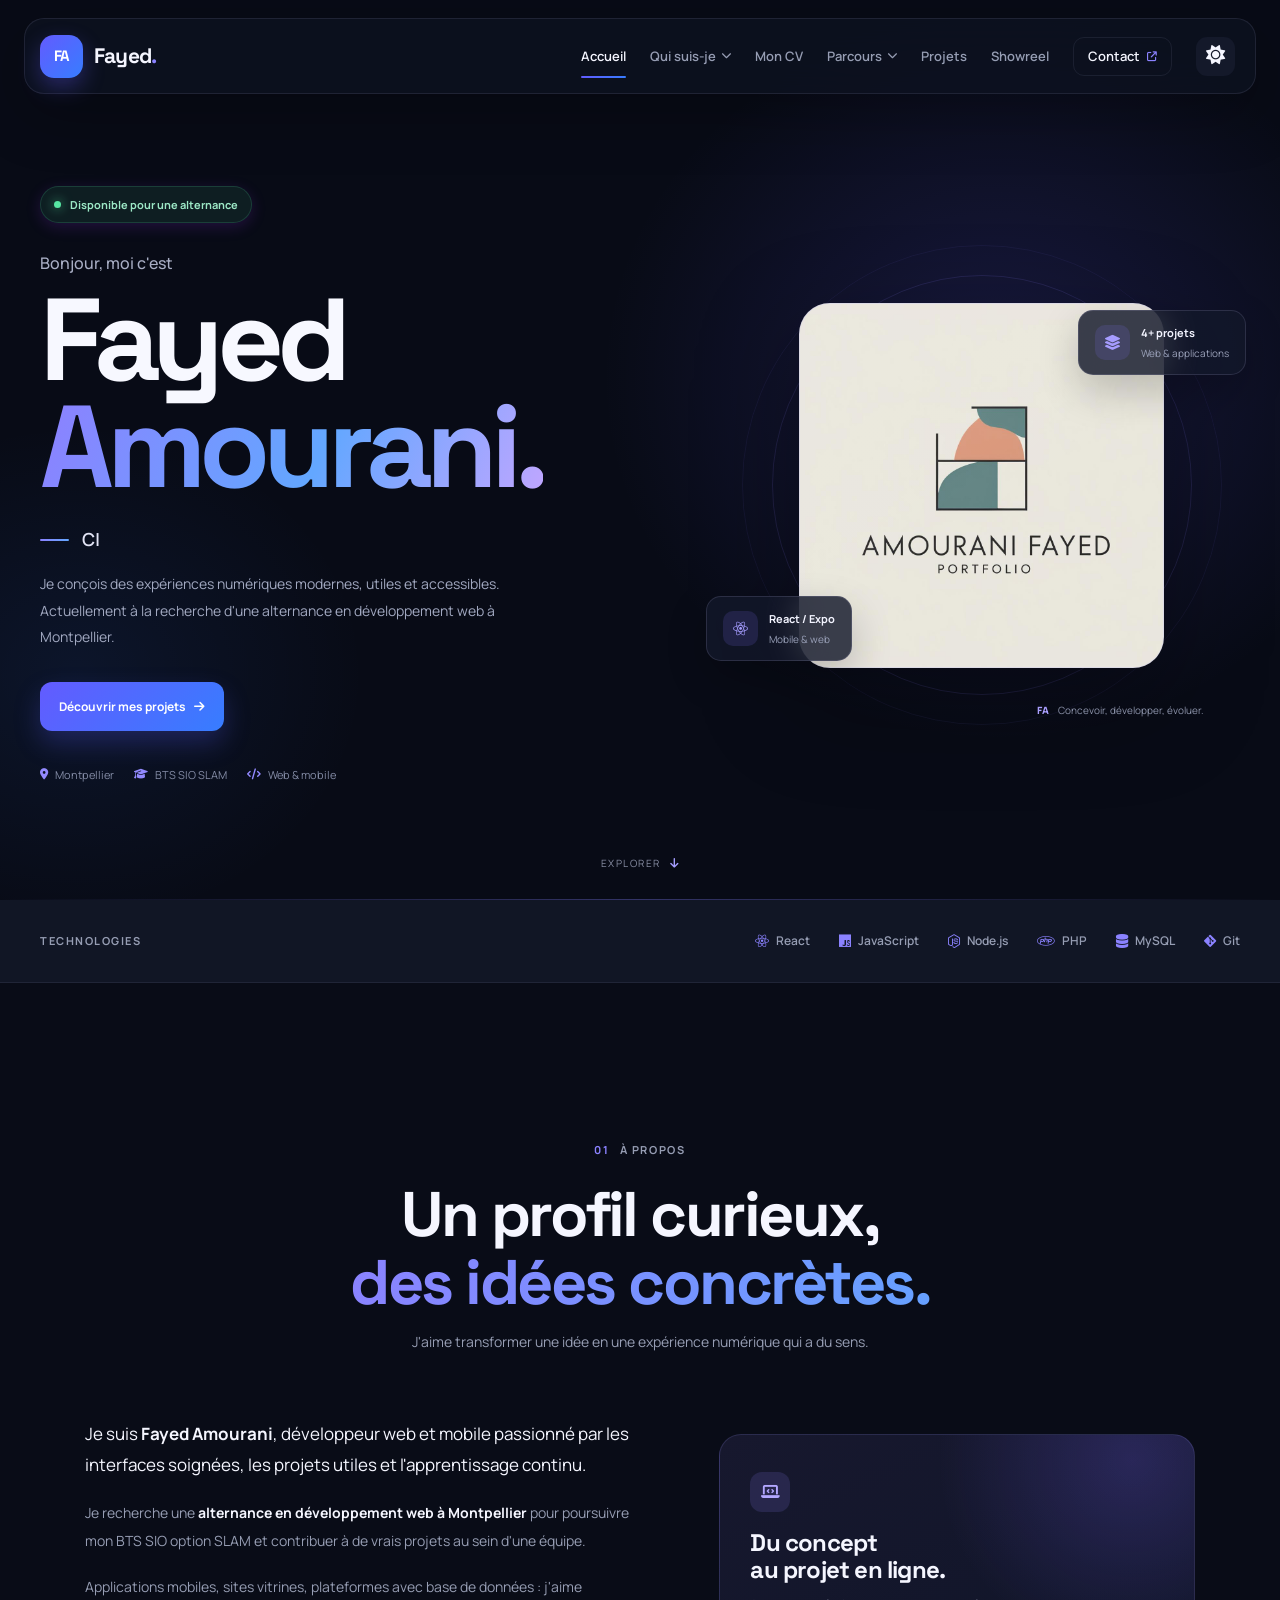
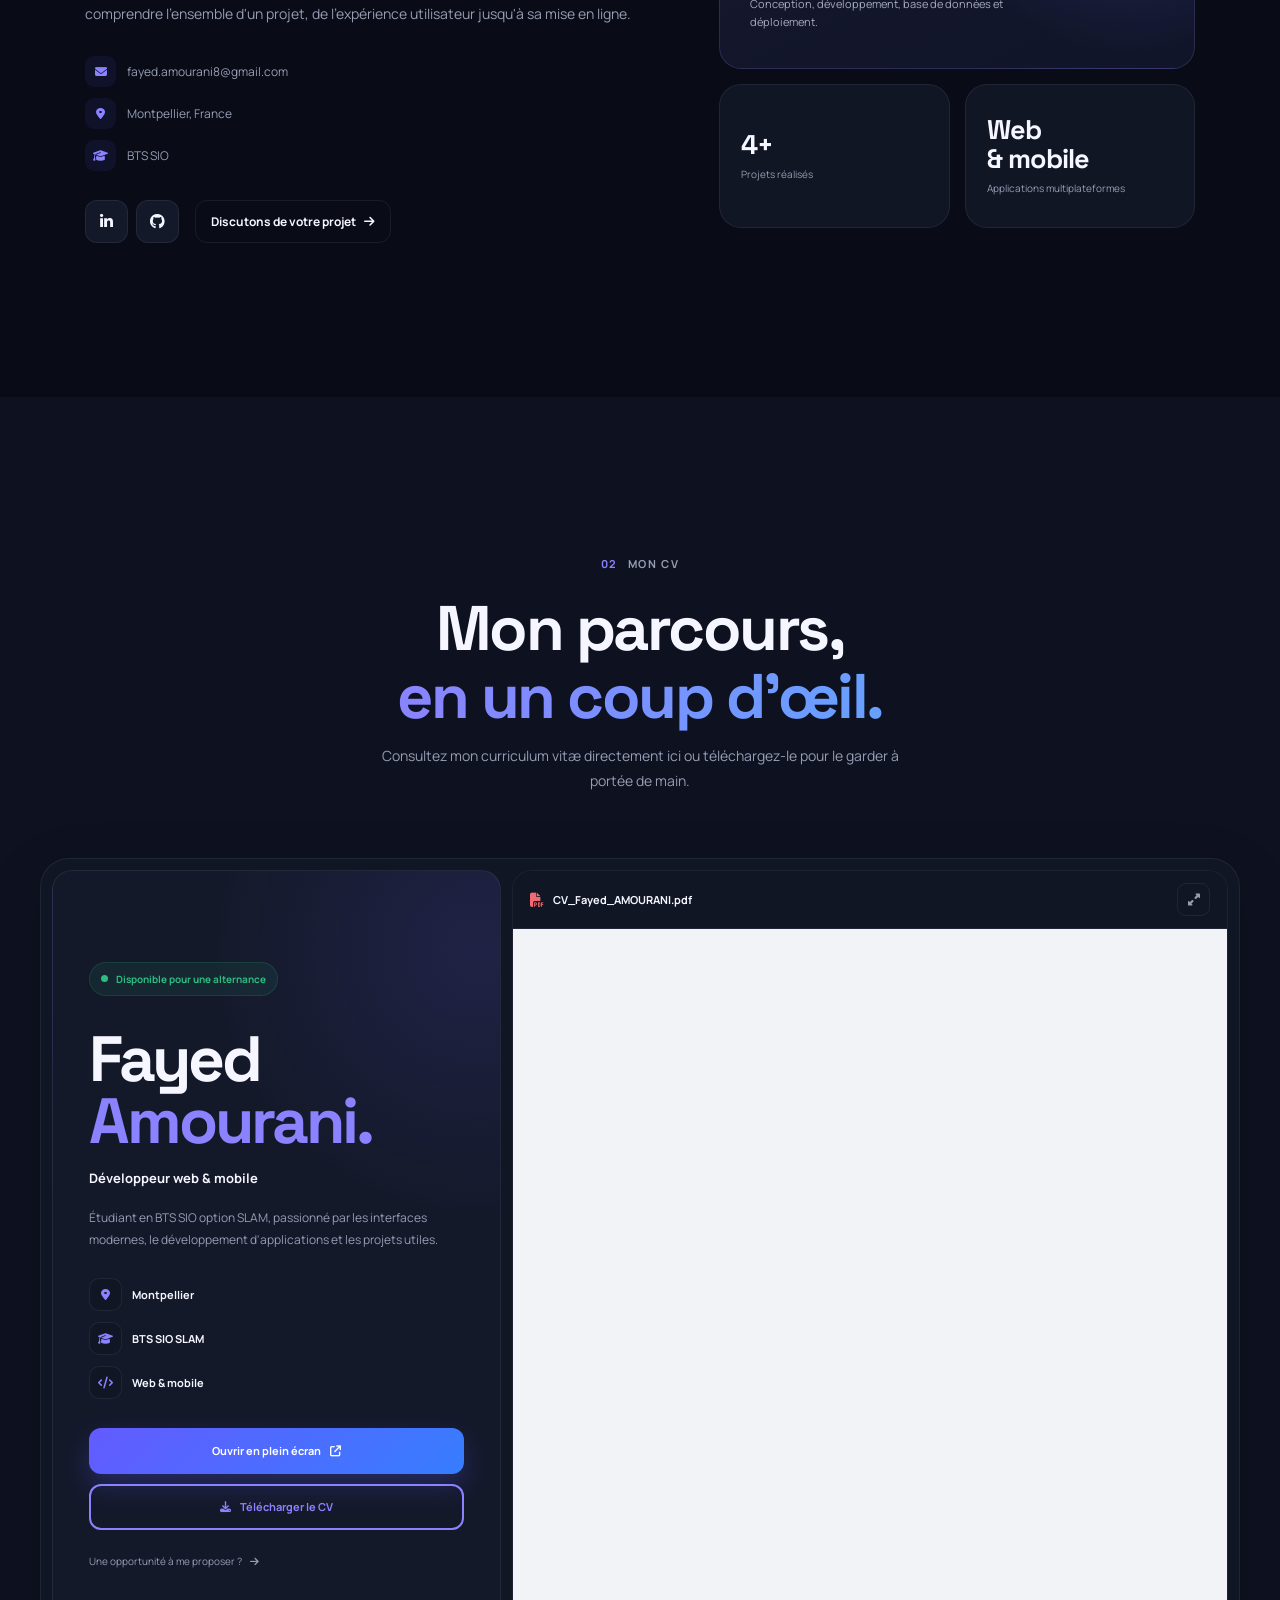
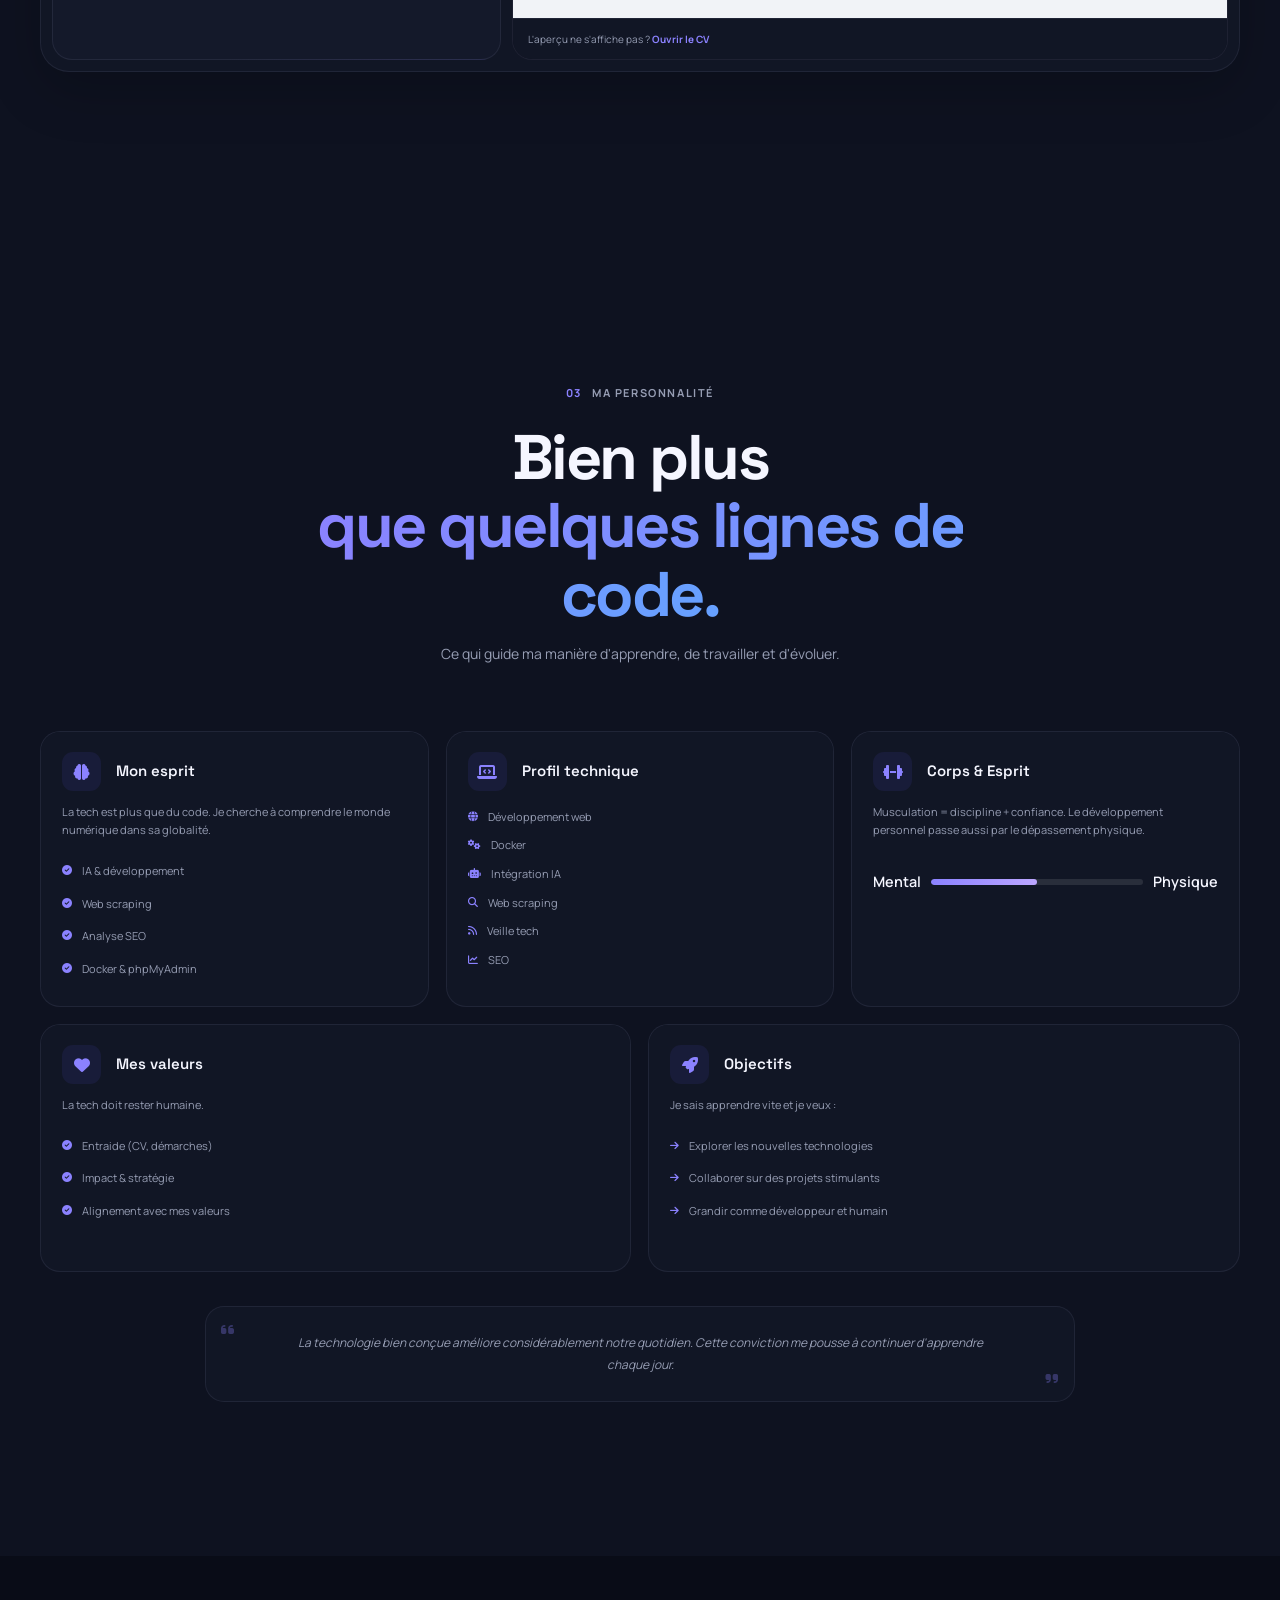
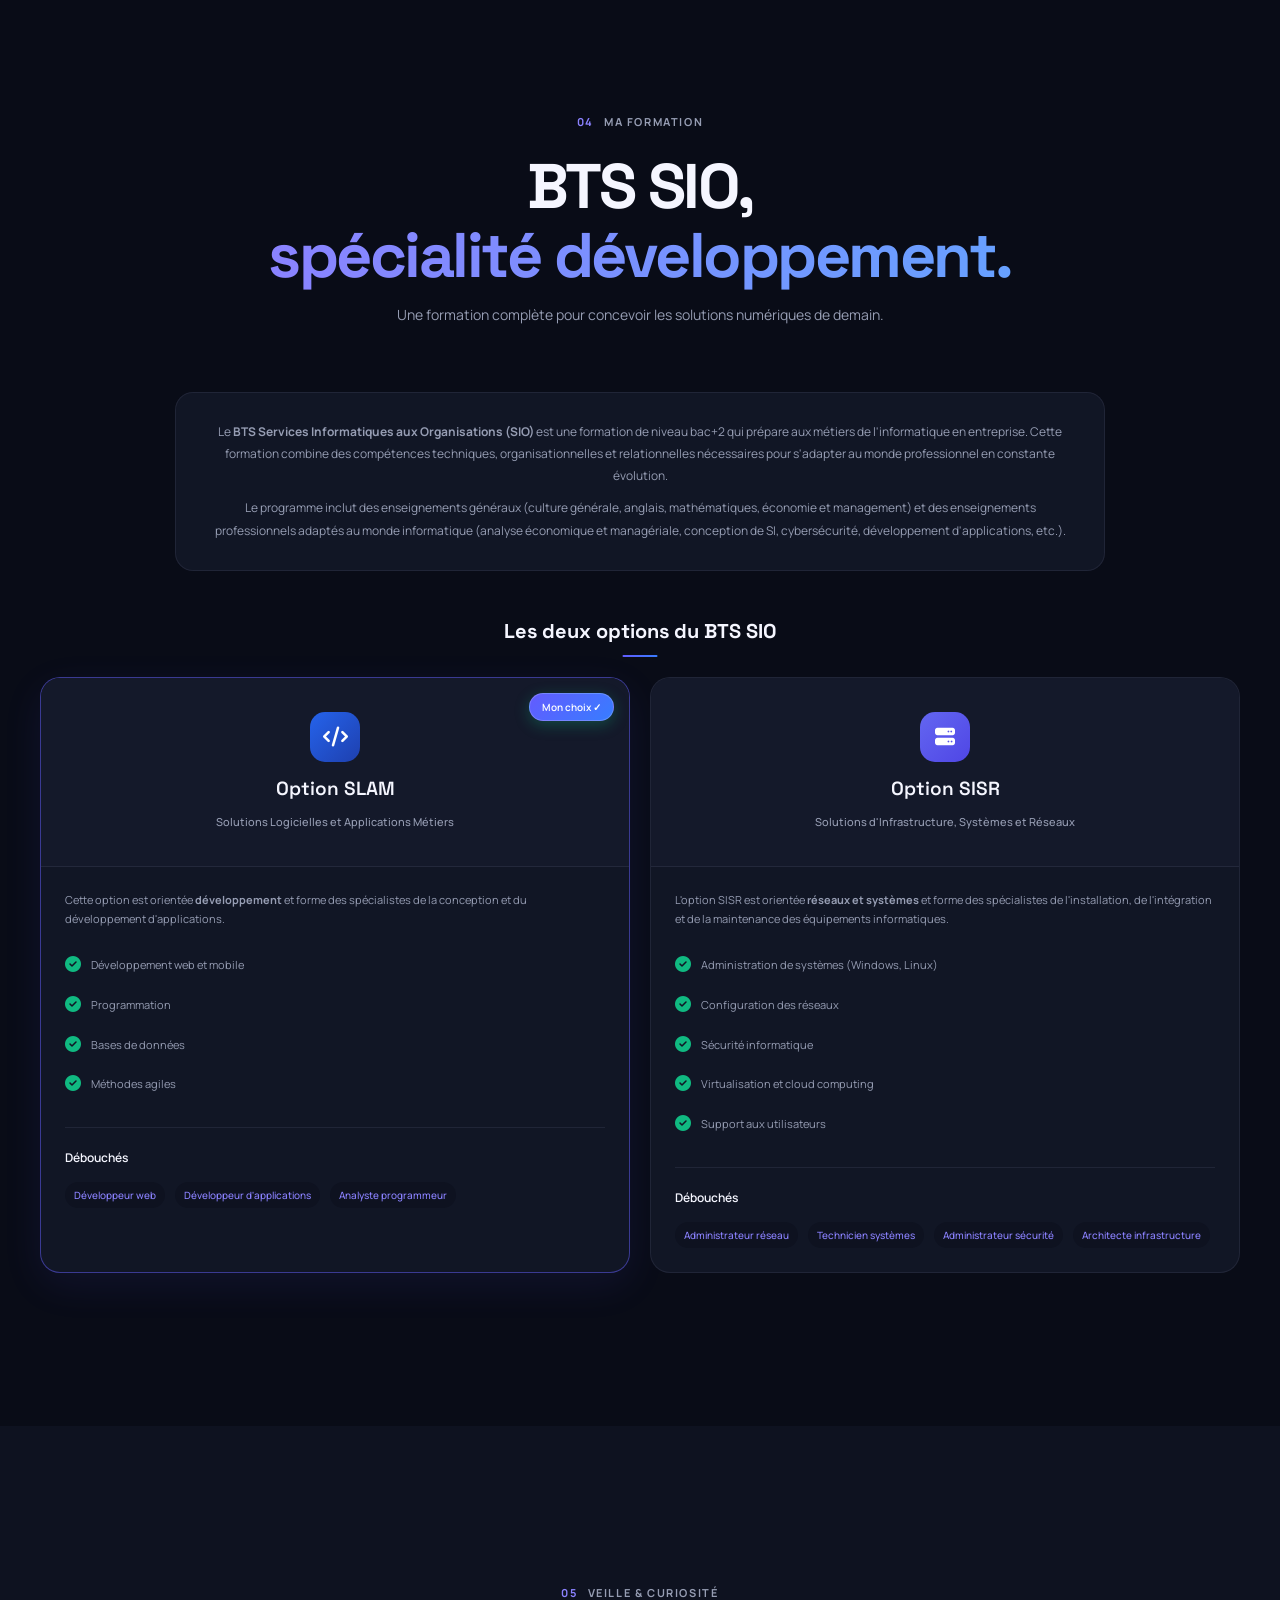
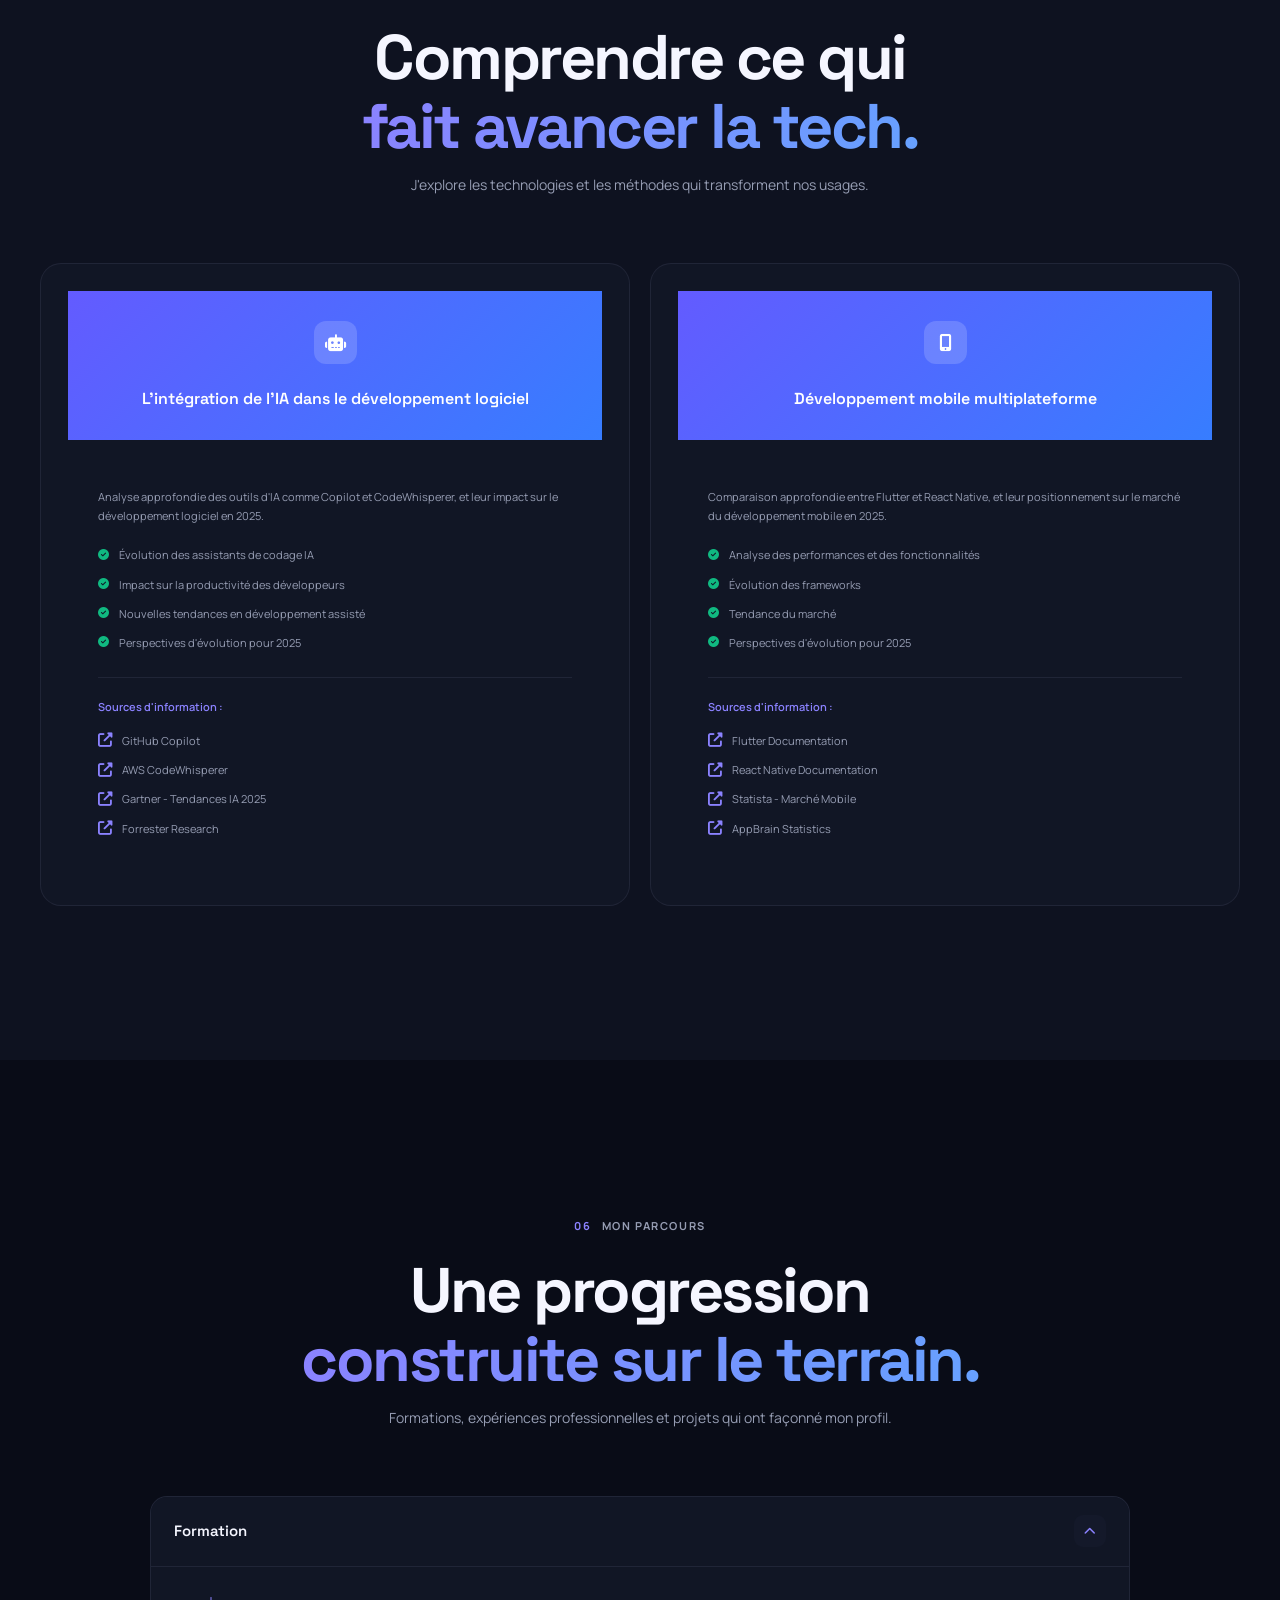
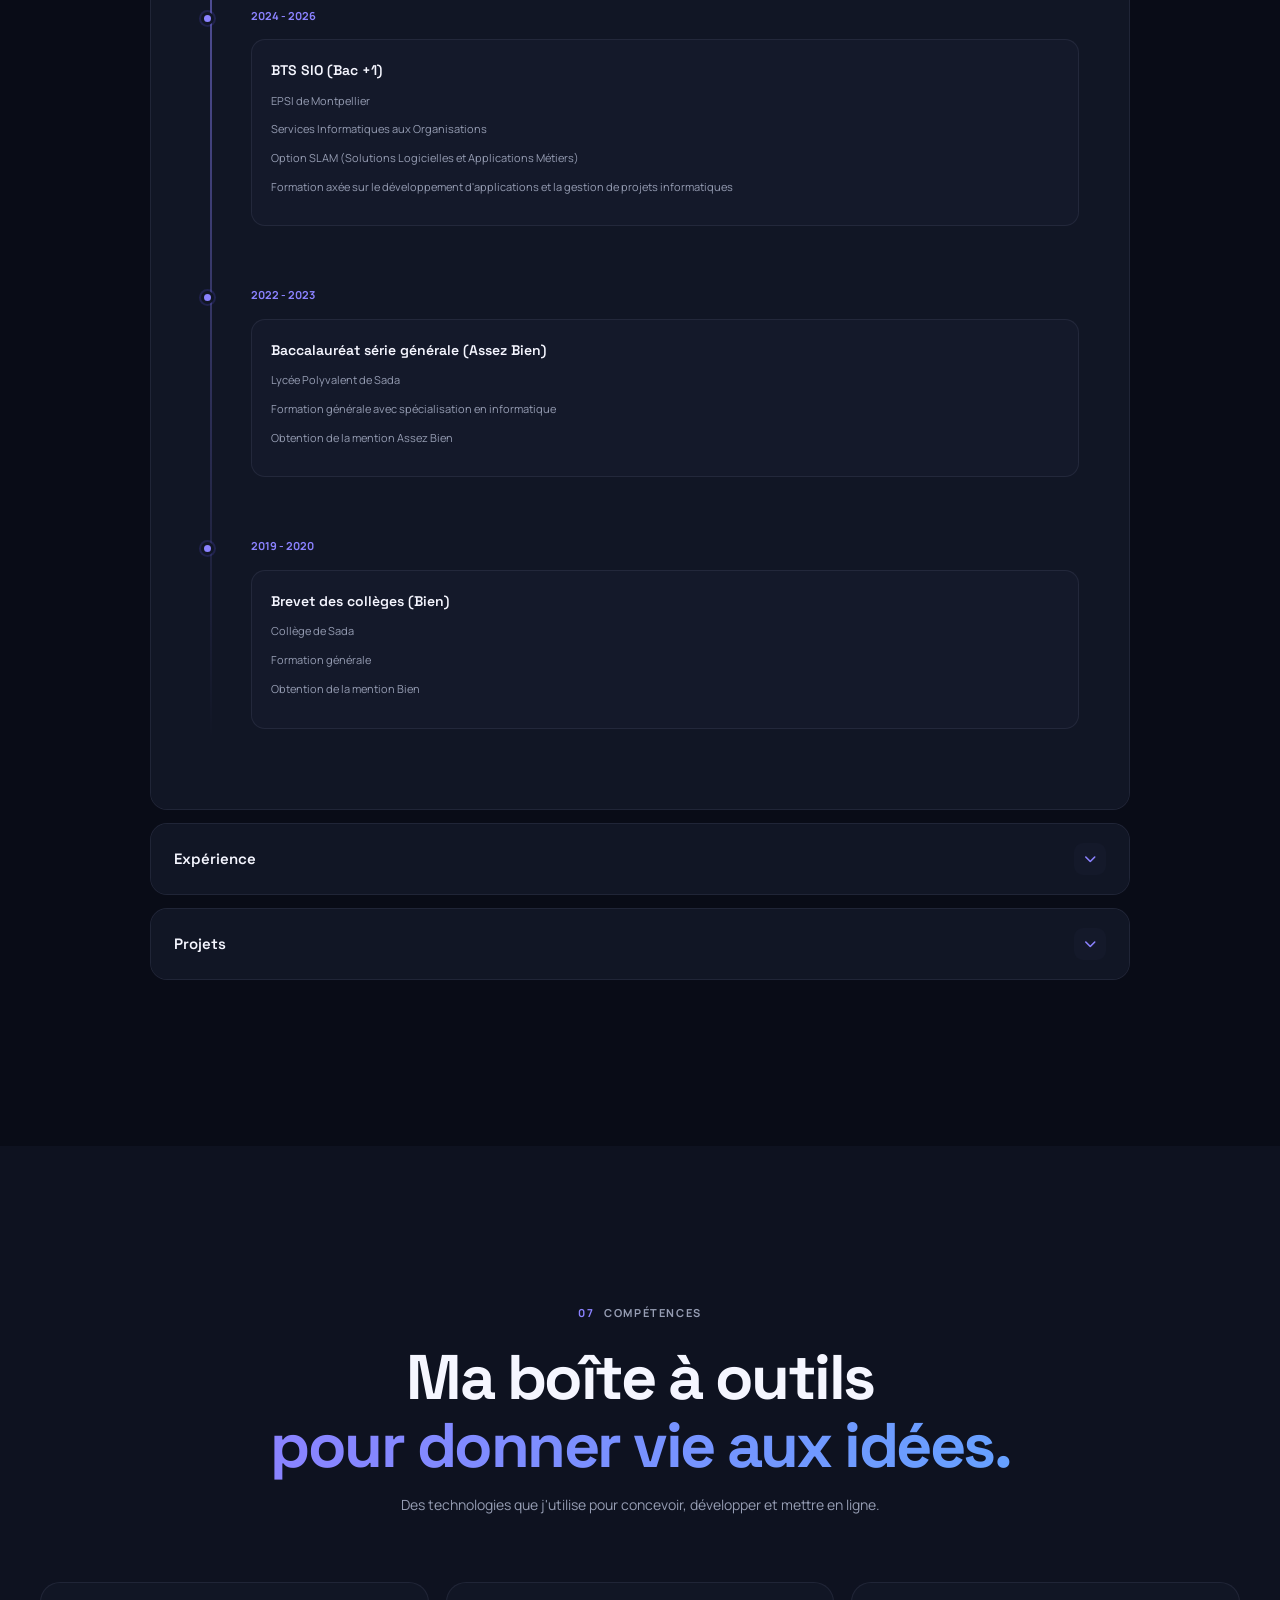
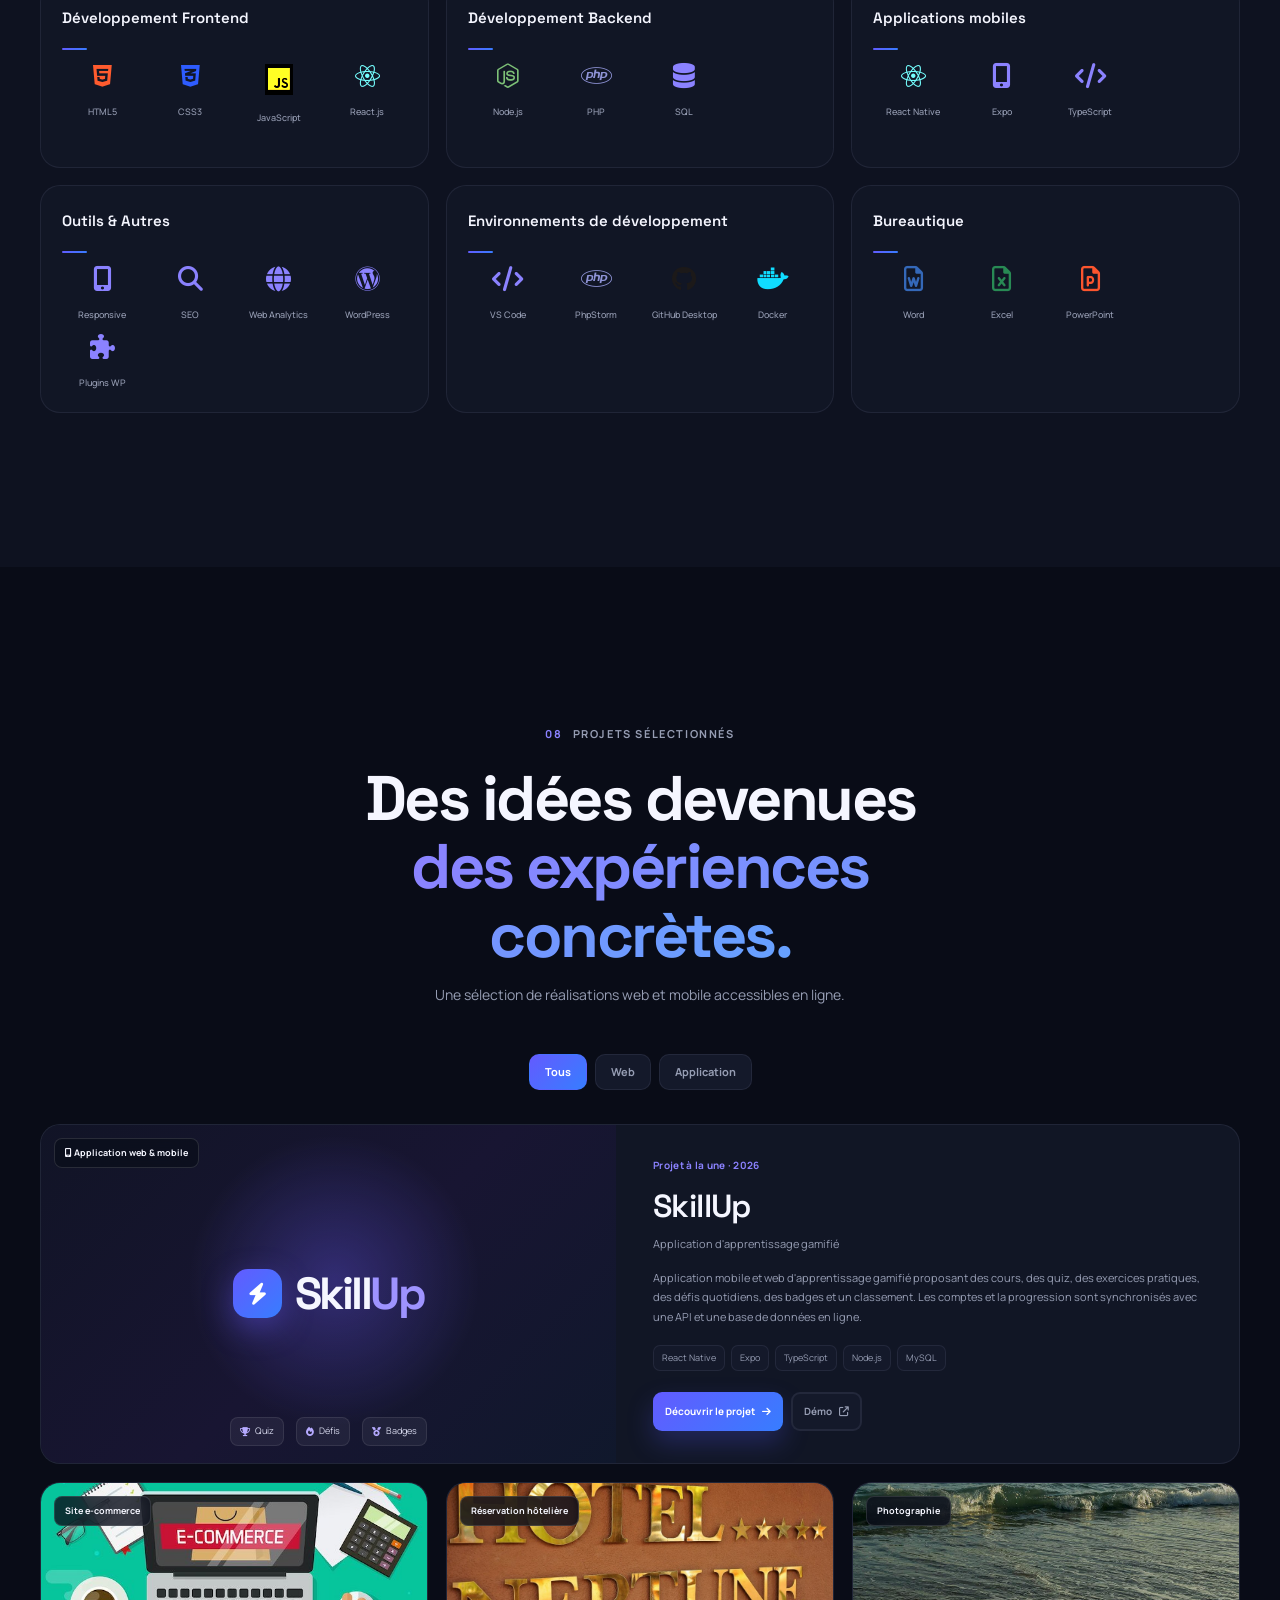
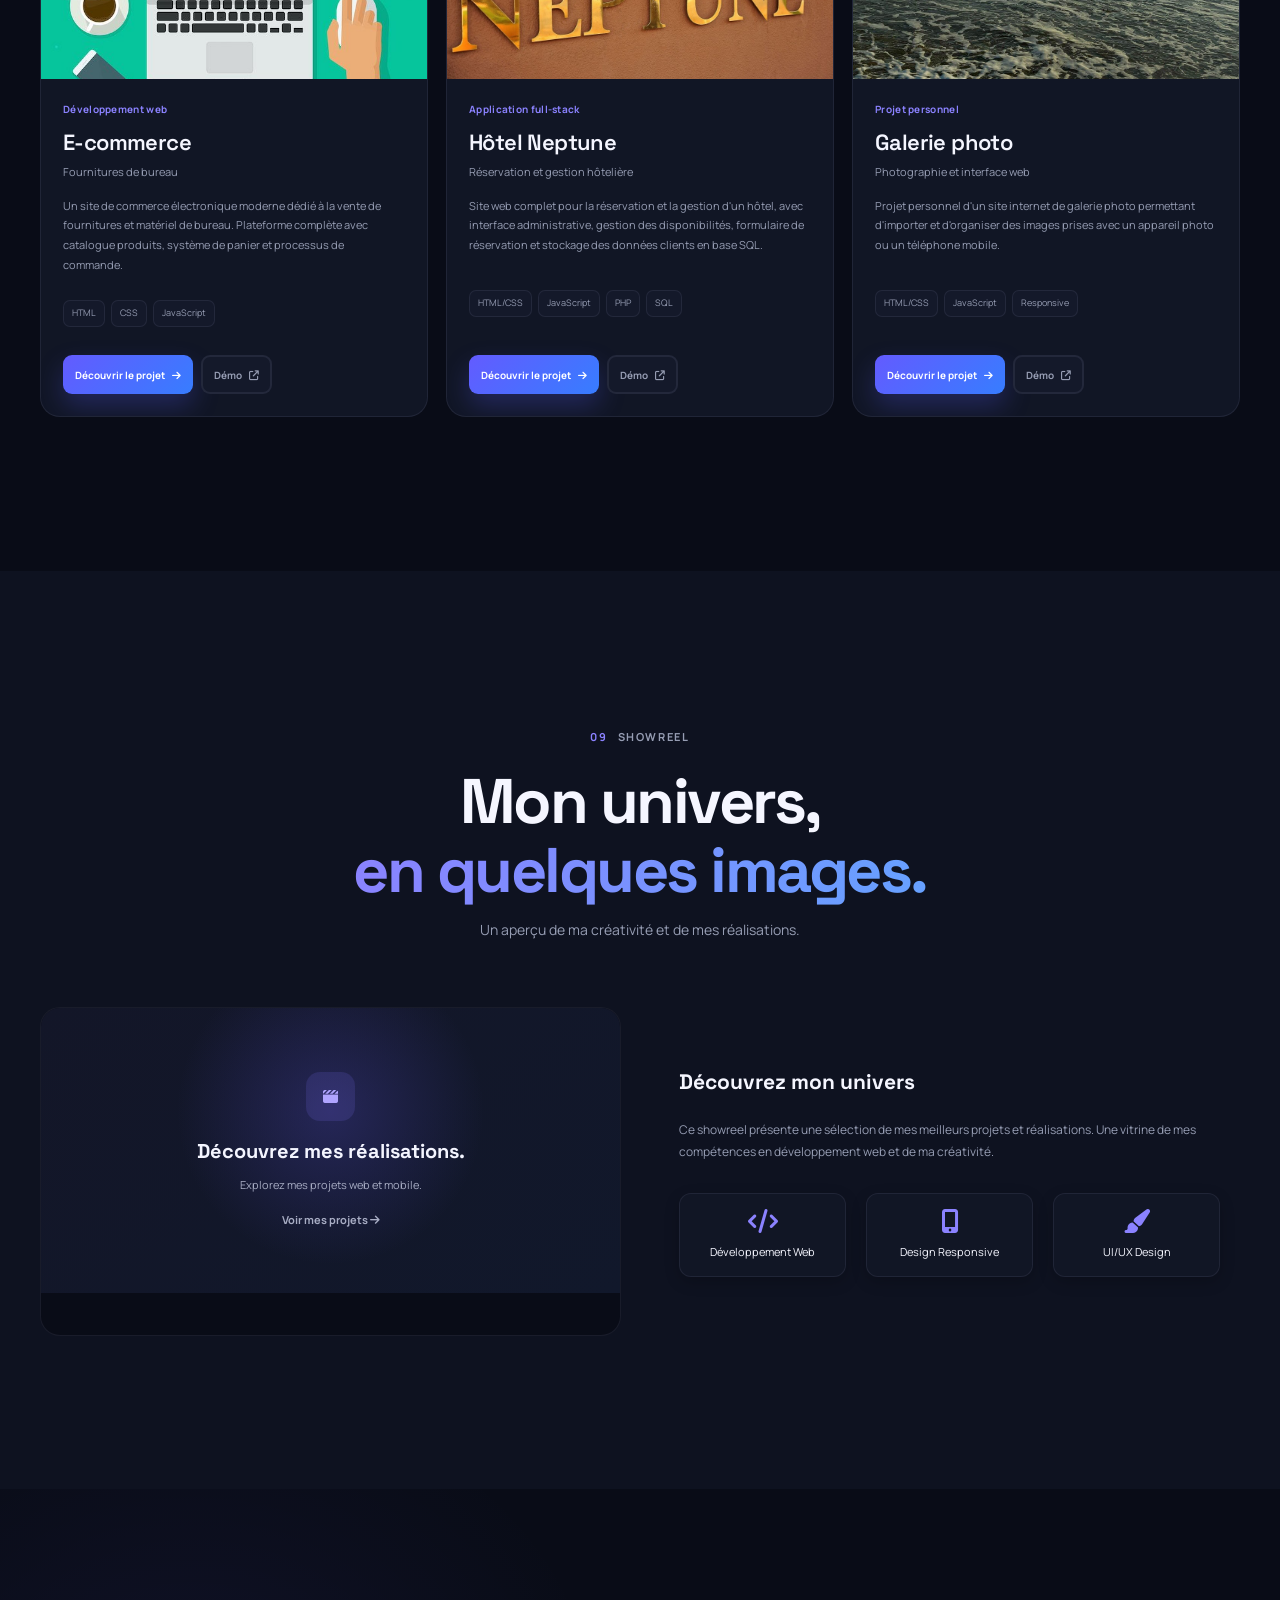
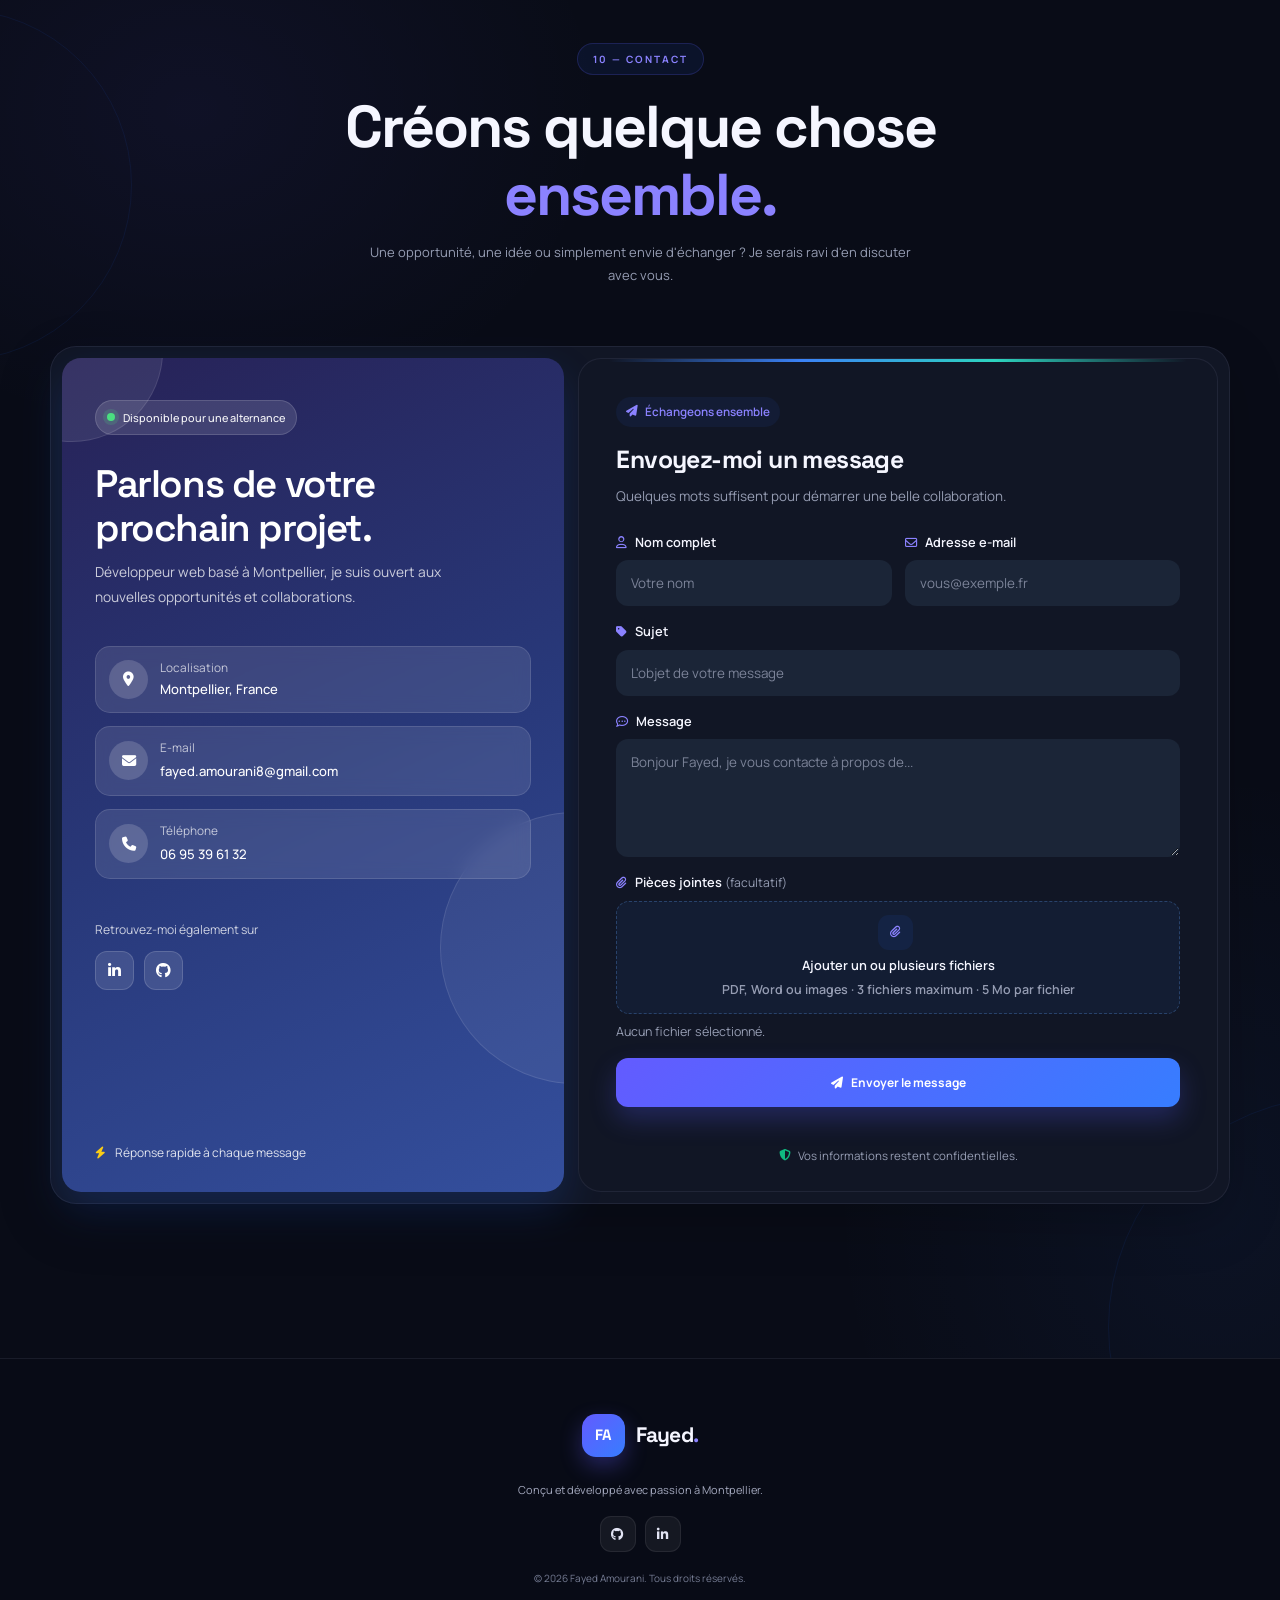
==== index.html @ b2292a83 "Amélioration responsive, navigation mobile et emplacement du CV" ====
<!DOCTYPE html>
<html lang="fr">
<head>
    <meta charset="UTF-8">
    <meta name="viewport" content="width=device-width, initial-scale=1.0">
    <title>Fayed Amourani — Développeur web & mobile à Montpellier</title>
    <meta name="description" content="Portfolio de Fayed Amourani, développeur web et mobile à Montpellier. Découvrez mes projets, mes compétences et ma recherche d'alternance en BTS SIO SLAM.">
    <meta name="theme-color" content="#080b16">
    <script>
        try {
            document.documentElement.setAttribute("data-theme", localStorage.getItem("theme") || "dark");
        } catch (error) {
            document.documentElement.setAttribute("data-theme", "dark");
        }
    </script>
    <link rel="icon" type="image/jpeg" href="images/logo portfolio AMOURANI Fayed.jpg">
    <link rel="preconnect" href="https://fonts.googleapis.com">
    <link rel="preconnect" href="https://fonts.gstatic.com" crossorigin>
    <link rel="stylesheet" href="css/style.css?v=projets-cv-mobile-20260825">
    <link rel="stylesheet" href="https://cdnjs.cloudflare.com/ajax/libs/font-awesome/6.4.0/css/all.min.css">
    <link href="https://fonts.googleapis.com/css2?family=Manrope:wght@400;500;600;700;800&family=Space+Grotesk:wght@400;500;600;700&display=swap" rel="stylesheet">
</head>
<body class="portfolio-premium">
    <!-- Loader -->
    <div class="loader-wrapper">
        <div class="loader"></div>
    </div>

    <!-- Navigation -->
    <nav aria-label="Navigation principale">
        <div class="logo nav-brand">
            <a href="#accueil" aria-label="Fayed Amourani — retour à l'accueil">
                <span class="brand-monogram">FA</span>
                <span class="brand-name">Fayed<span>.</span></span>
            </a>
        </div>
        <button class="toggle-menu" type="button" aria-label="Ouvrir le menu" aria-expanded="false">
            <span class="bar"></span>
            <span class="bar"></span>
            <span class="bar"></span>
        </button>
        <ul class="nav-links">
            <li><a href="#accueil" class="active">Accueil</a></li>
            <li class="dropdown">
                <a href="#qui-suis-je" aria-expanded="false" aria-controls="menu-qui-suis-je">Qui suis-je <i class="fas fa-chevron-down"></i></a>
                <ul class="dropdown-menu" id="menu-qui-suis-je">
                    <li class="mobile-only"><a href="#qui-suis-je">Qui suis-je</a></li>
                    <li><a href="#a-propos">À propos</a></li>
                    <li><a href="#presentation-bts">BTS SIO</a></li>
                </ul>
            </li>
            <li><a href="#cv">Mon CV</a></li>
            <li class="dropdown">
                <a href="#parcours" aria-expanded="false" aria-controls="menu-parcours">Parcours <i class="fas fa-chevron-down"></i></a>
                <ul class="dropdown-menu" id="menu-parcours">
                    <li class="mobile-only"><a href="#parcours">Parcours</a></li>
                    <li><a href="#veille">Veille</a></li>
                    <li><a href="#competences">Compétences</a></li>
                </ul>
            </li>
            <li><a href="#projets">Projets</a></li>
            <li><a href="#showreel">Showreel</a></li>
            <li><a href="#contact" class="nav-contact-link">Contact <i class="fas fa-arrow-up-right-from-square" aria-hidden="true"></i></a></li>
            <li class="theme-toggle-container"><button class="theme-toggle" type="button" aria-label="Changer le thème"><i class="fas fa-moon"></i></button></li>
        </ul>
    </nav>

    <!-- Section Accueil -->
    <section id="accueil" class="hero">
        <div class="shapes-container">
            <div class="shape shape1"></div>
            <div class="shape shape2"></div>
            <div class="shape shape3"></div>
            <div class="shape shape4"></div>
        </div>

        <div class="container hero-layout">
            <div class="content hero-copy">
                <div class="badge hero-availability fade-in"><span></span> Disponible pour une alternance</div>
                <p class="hero-greeting fade-in">Bonjour, moi c'est</p>
                <h1 class="fade-in">Fayed<br><span class="highlight">Amourani.</span></h1>
                <h2 class="fade-in delay-1"><span class="hero-role-line"></span><span class="typewriter">Développeur web & mobile</span></h2>
                <p class="hero-description fade-in delay-2">Je conçois des expériences numériques modernes, utiles et accessibles. Actuellement à la recherche d'une alternance en développement web à Montpellier.</p>
                <div class="buttons fade-in delay-3">
                    <a href="#projets" class="btn btn-primary">Découvrir mes projets <i class="fas fa-arrow-right"></i></a>
                </div>
                <div class="hero-meta fade-in delay-3">
                    <span><i class="fas fa-location-dot"></i> Montpellier</span>
                    <span><i class="fas fa-graduation-cap"></i> BTS SIO SLAM</span>
                    <span><i class="fas fa-code"></i> Web & mobile</span>
                </div>
            </div>
            <div class="hero-image hero-visual fade-in delay-2">
                <div class="hero-orbit hero-orbit-one"></div>
                <div class="hero-orbit hero-orbit-two"></div>
                <div class="image-frame hero-logo-frame">
                    <img src="images/logo portfolio AMOURANI Fayed.jpg" alt="Logo du portfolio de Fayed Amourani">
                </div>
                <div class="hero-floating-card hero-floating-projects"><i class="fas fa-layer-group"></i><div><strong>4+ projets</strong><span>Web & applications</span></div></div>
                <div class="hero-floating-card hero-floating-code"><i class="fab fa-react"></i><div><strong>React / Expo</strong><span>Mobile & web</span></div></div>
                <div class="hero-portrait-caption"><span>FA</span> Concevoir, développer, évoluer.</div>
            </div>
        </div>
        <div class="scroll-down">
            <a href="#a-propos">
                <span>Explorer</span><i class="fas fa-arrow-down"></i>
            </a>
        </div>
    </section>

    <div class="technology-strip" aria-label="Technologies principales">
        <div class="container technology-strip-inner">
            <span class="technology-strip-label">Technologies</span>
            <div class="technology-strip-list">
                <span><i class="fab fa-react"></i> React</span>
                <span><i class="fab fa-js"></i> JavaScript</span>
                <span><i class="fab fa-node-js"></i> Node.js</span>
                <span><i class="fab fa-php"></i> PHP</span>
                <span><i class="fas fa-database"></i> MySQL</span>
                <span><i class="fab fa-git-alt"></i> Git</span>
            </div>
        </div>
    </div>

    <!-- Section À Propos -->
    <section id="a-propos" class="section">
        <div class="container">
            <div class="section-heading reveal">
                <span class="section-kicker"><span>01</span> À propos</span>
                <h2 class="section-title">Un profil curieux,<br><span>des idées concrètes.</span></h2>
                <p>J'aime transformer une idée en une expérience numérique qui a du sens.</p>
            </div>
            <div class="about-content">
                <div class="about-text reveal">
                    <p class="about-lead">Je suis <strong>Fayed Amourani</strong>, développeur web et mobile passionné par les interfaces soignées, les projets utiles et l'apprentissage continu.</p>

                    <p>Je recherche une <strong>alternance en développement web à Montpellier</strong> pour poursuivre mon BTS SIO option SLAM et contribuer à de vrais projets au sein d'une équipe.</p>

                    <p>Applications mobiles, sites vitrines, plateformes avec base de données : j'aime comprendre l'ensemble d'un projet, de l'expérience utilisateur jusqu'à sa mise en ligne.</p>
                    
                    <div class="about-info">
                        <div class="info">
                            <i class="fas fa-envelope"></i>
                            <span>fayed.amourani8@gmail.com</span>
                        </div>
                        <div class="info">
                            <i class="fas fa-map-marker-alt"></i>
                            <span>Montpellier, France</span>
                        </div>
                        <div class="info">
                            <i class="fas fa-graduation-cap"></i>
                            <span>BTS SIO</span>
                        </div>
                    </div>
                    <div class="social-actions">
                        <div class="social-links">
                            <a href="https://www.linkedin.com/in/fayed-amourani-62749031b" target="_blank" rel="noopener noreferrer" class="social-link" aria-label="Profil LinkedIn"><i class="fab fa-linkedin-in"></i></a>
                            <a href="https://github.com/TlkVIII" target="_blank" rel="noopener noreferrer" class="social-link" aria-label="Profil GitHub"><i class="fab fa-github"></i></a>
                        </div>
                        <a href="#contact" class="btn btn-outline">Discutons de votre projet <i class="fas fa-arrow-right"></i></a>
                    </div>
                </div>
                <div class="about-side reveal">
                    <div class="about-feature-card about-feature-main">
                        <div class="about-feature-icon"><i class="fas fa-laptop-code"></i></div>
                        <strong>Du concept<br>au projet en ligne.</strong>
                        <span>Conception, développement, base de données et déploiement.</span>
                    </div>
                    <div class="about-stat-grid">
                        <div class="about-stat-card"><strong>4+</strong><span>Projets réalisés</span></div>
                        <div class="about-stat-card"><strong>Web<br>& mobile</strong><span>Applications multiplateformes</span></div>
                    </div>
                </div>
            </div>
        </div>
    </section>

    <!-- Section CV -->
    <section id="cv" class="section cv-section bg-alt">
        <div class="container">
            <div class="section-heading reveal">
                <span class="section-kicker"><span>02</span> Mon CV</span>
                <h2 class="section-title">Mon parcours,<br><span>en un coup d'œil.</span></h2>
                <p>Consultez mon curriculum vitæ directement ici ou téléchargez-le pour le garder à portée de main.</p>
            </div>

            <div class="cv-showcase reveal">
                <div class="cv-showcase-copy">
                    <span class="cv-availability"><span></span> Disponible pour une alternance</span>
                    <h3>Fayed<br><span>Amourani.</span></h3>
                    <p class="cv-role">Développeur web & mobile</p>
                    <p class="cv-description">Étudiant en BTS SIO option SLAM, passionné par les interfaces modernes, le développement d'applications et les projets utiles.</p>

                    <div class="cv-profile-highlights">
                        <div><span><i class="fas fa-location-dot"></i></span><strong>Montpellier</strong></div>
                        <div><span><i class="fas fa-graduation-cap"></i></span><strong>BTS SIO SLAM</strong></div>
                        <div><span><i class="fas fa-code"></i></span><strong>Web & mobile</strong></div>
                    </div>

                    <div class="cv-actions">
                        <a href="cv/cv.pdf" target="_blank" rel="noopener noreferrer" class="btn btn-primary">Ouvrir en plein écran <i class="fas fa-arrow-up-right-from-square"></i></a>
                        <a href="cv/cv.pdf" download="CV_Fayed_AMOURANI.pdf" class="btn btn-outline"><i class="fas fa-download"></i> Télécharger le CV</a>
                    </div>

                    <a href="#contact" class="cv-contact-link">Une opportunité à me proposer ? <i class="fas fa-arrow-right"></i></a>
                </div>

                <div class="cv-preview-shell">
                    <div class="cv-preview-toolbar">
                        <div class="cv-preview-file"><i class="fas fa-file-pdf"></i><span>CV_Fayed_AMOURANI.pdf</span></div>
                        <a href="cv/cv.pdf" target="_blank" rel="noopener noreferrer" aria-label="Ouvrir le CV en plein écran"><i class="fas fa-up-right-and-down-left-from-center"></i></a>
                    </div>
                    <iframe src="cv/cv.pdf#view=FitH" title="Curriculum vitæ de Fayed Amourani" loading="lazy"></iframe>
                    <p class="cv-preview-fallback">L'aperçu ne s'affiche pas ? <a href="cv/cv.pdf" target="_blank" rel="noopener noreferrer">Ouvrir le CV</a></p>
                </div>
            </div>
        </div>
    </section>

    <!-- Section Qui suis-je -->
    <section id="qui-suis-je" class="section bg-alt">
        <div class="container">
            <div class="section-heading reveal">
                <span class="section-kicker"><span>03</span> Ma personnalité</span>
                <h2 class="section-title">Bien plus<br><span>que quelques lignes de code.</span></h2>
                <p>Ce qui guide ma manière d'apprendre, de travailler et d'évoluer.</p>
            </div>
            
            <div class="identity-container reveal">
                <div class="identity-card">
                    <div class="identity-header">
                        <i class="fas fa-brain"></i>
                        <h3>Mon esprit</h3>
                    </div>
                    <div class="identity-content">
                        <p>La tech est plus que du code. Je cherche à comprendre le monde numérique dans sa globalité.</p>
                        <ul class="identity-list">
                            <li><i class="fas fa-check-circle"></i> IA & développement</li>
                            <li><i class="fas fa-check-circle"></i> Web scraping</li>
                            <li><i class="fas fa-check-circle"></i> Analyse SEO</li>
                            <li><i class="fas fa-check-circle"></i> Docker & phpMyAdmin</li>
                        </ul>
                    </div>
                </div>
                
                <div class="identity-card">
                    <div class="identity-header">
                        <i class="fas fa-laptop-code"></i>
                        <h3>Profil technique</h3>
                    </div>
                    <div class="identity-content">
                        <ul class="identity-list identity-compact">
                            <li><i class="fas fa-globe"></i> Développement web</li>
                            <li><i class="fas fa-cogs"></i> Docker</li>
                            <li><i class="fas fa-robot"></i> Intégration IA</li>
                            <li><i class="fas fa-search"></i> Web scraping</li>
                            <li><i class="fas fa-rss"></i> Veille tech</li>
                            <li><i class="fas fa-chart-line"></i> SEO</li>
                        </ul>
                    </div>
                </div>
                
                <div class="identity-card">
                    <div class="identity-header">
                        <i class="fas fa-dumbbell"></i>
                        <h3>Corps & Esprit</h3>
                    </div>
                    <div class="identity-content">
                        <p>Musculation = discipline + confiance. Le développement personnel passe aussi par le dépassement physique.</p>
                        <div class="identity-balance">
                            <div class="balance-item">Mental</div>
                            <div class="balance-bar">
                                <div class="balance-progress"></div>
                            </div>
                            <div class="balance-item">Physique</div>
                        </div>
                    </div>
                </div>

                <div class="identity-card">
                    <div class="identity-header">
                        <i class="fas fa-heart"></i>
                        <h3>Mes valeurs</h3>
                    </div>
                    <div class="identity-content">
                        <p>La tech doit rester humaine.</p>
                        <ul class="identity-list">
                            <li><i class="fas fa-check-circle"></i> Entraide (CV, démarches)</li>
                            <li><i class="fas fa-check-circle"></i> Impact & stratégie</li>
                            <li><i class="fas fa-check-circle"></i> Alignement avec mes valeurs</li>
                        </ul>
                    </div>
                </div>

                <div class="identity-card">
                    <div class="identity-header">
                        <i class="fas fa-rocket"></i>
                        <h3>Objectifs</h3>
                    </div>
                    <div class="identity-content">
                        <p>Je sais apprendre vite et je veux :</p>
                        <ul class="identity-list identity-goals">
                            <li><i class="fas fa-arrow-right"></i> Explorer les nouvelles technologies</li>
                            <li><i class="fas fa-arrow-right"></i> Collaborer sur des projets stimulants</li>
                            <li><i class="fas fa-arrow-right"></i> Grandir comme développeur et humain</li>
                        </ul>
                    </div>
                </div>
            </div>
            
            <div class="identity-quote reveal">
                <i class="fas fa-quote-left"></i>
                <blockquote>
                    La technologie bien conçue améliore considérablement notre quotidien. Cette conviction me pousse à continuer d'apprendre chaque jour.
                </blockquote>
                <i class="fas fa-quote-right"></i>
            </div>
        </div>
    </section>

    <!-- Section Présentation BTS SIO -->
    <section id="presentation-bts" class="section bg-alt">
        <div class="container">
            <div class="section-heading reveal">
                <span class="section-kicker"><span>04</span> Ma formation</span>
                <h2 class="section-title">BTS SIO,<br><span>spécialité développement.</span></h2>
                <p>Une formation complète pour concevoir les solutions numériques de demain.</p>
            </div>
            
            <div class="bts-description reveal">
                <p>Le <strong>BTS Services Informatiques aux Organisations (SIO)</strong> est une formation de niveau bac+2 qui prépare aux métiers de l'informatique en entreprise. Cette formation combine des compétences techniques, organisationnelles et relationnelles nécessaires pour s'adapter au monde professionnel en constante évolution.</p>
                <p>Le programme inclut des enseignements généraux (culture générale, anglais, mathématiques, économie et management) et des enseignements professionnels adaptés au monde informatique (analyse économique et managériale, conception de SI, cybersécurité, développement d'applications, etc.).</p>
            </div>
            
            <div class="options-container reveal">
                <h3 class="options-title">Les deux options du BTS SIO</h3>
                
                <div class="options-grid">
                    <!-- Option SLAM - Option choisie -->
                    <div class="option-card option-slam chosen-option">
                        <div class="chosen-badge">Mon choix ✓</div>
                        <div class="option-header">
                            <div class="option-icon">
                            <i class="fas fa-code"></i>
                            </div>
                            <h3>Option SLAM</h3>
                            <p class="option-subtitle">Solutions Logicielles et Applications Métiers</p>
                        </div>
                        <div class="option-content">
                            <p>Cette option est orientée <strong>développement</strong> et forme des spécialistes de la conception et du développement d'applications.</p>
                            <ul class="option-list">
                                <li><i class="fas fa-check-circle"></i> Développement web et mobile</li>
                                <li><i class="fas fa-check-circle"></i> Programmation</li>
                                <li><i class="fas fa-check-circle"></i> Bases de données</li>
                                <li><i class="fas fa-check-circle"></i> Méthodes agiles</li>
                            </ul>
                            <div class="option-footer">
                                <h4>Débouchés</h4>
                                <div class="option-tags">
                                    <span class="option-tag">Développeur web</span>
                                    <span class="option-tag">Développeur d'applications</span>
                                    <span class="option-tag">Analyste programmeur</span>
                                </div>
                            </div>
                        </div>
                    </div>
                    
                    <!-- Option SISR -->
                    <div class="option-card option-sisr">
                        <div class="option-header">
                            <div class="option-icon">
                            <i class="fas fa-server"></i>
                            </div>
                            <h3>Option SISR</h3>
                            <p class="option-subtitle">Solutions d'Infrastructure, Systèmes et Réseaux</p>
                        </div>
                        <div class="option-content">
                            <p>L'option SISR est orientée <strong>réseaux et systèmes</strong> et forme des spécialistes de l'installation, de l'intégration et de la maintenance des équipements informatiques.</p>
                            <ul class="option-list">
                                <li><i class="fas fa-check-circle"></i> Administration de systèmes (Windows, Linux)</li>
                                <li><i class="fas fa-check-circle"></i> Configuration des réseaux</li>
                                <li><i class="fas fa-check-circle"></i> Sécurité informatique</li>
                                <li><i class="fas fa-check-circle"></i> Virtualisation et cloud computing</li>
                                <li><i class="fas fa-check-circle"></i> Support aux utilisateurs</li>
                            </ul>
                            <div class="option-footer">
                                <h4>Débouchés</h4>
                                <div class="option-tags">
                                    <span class="option-tag">Administrateur réseau</span>
                                    <span class="option-tag">Technicien systèmes</span>
                                    <span class="option-tag">Administrateur sécurité</span>
                                    <span class="option-tag">Architecte infrastructure</span>
                                </div>
                            </div>
                        </div>
                    </div>
                </div>
            </div>
        </div>
    </section>

    <!-- Section Veille Technologique -->
    <section id="veille" class="section">
        <div class="container">
            <div class="section-heading reveal">
                <span class="section-kicker"><span>05</span> Veille & curiosité</span>
                <h2 class="section-title">Comprendre ce qui<br><span>fait avancer la tech.</span></h2>
                <p>J'explore les technologies et les méthodes qui transforment nos usages.</p>
            </div>
            <div class="veille-grid">
                <div class="veille-card reveal">
                    <div class="veille-header" style="display:flex !important;flex-direction:column !important;align-items:center !important;justify-content:center !important;text-align:center !important;">
                        <span class="veille-icon-center" style="display:flex !important;width:100% !important;align-items:center !important;justify-content:center !important;margin:0 auto 12px !important;">
                            <i class="fas fa-robot" style="position:static !important;display:flex !important;width:43px !important;height:43px !important;align-items:center !important;justify-content:center !important;margin:0 auto !important;background:rgba(255,255,255,0.16) !important;border-radius:12px !important;color:#fff !important;font-size:17px !important;transform:none !important;"></i>
                        </span>
                        <h3 style="width:100% !important;margin:0 !important;text-align:center !important;">L'intégration de l'IA dans le développement logiciel</h3>
                    </div>
                    <div class="veille-content">
                        <p>Analyse approfondie des outils d'IA comme Copilot et CodeWhisperer, et leur impact sur le développement logiciel en 2025.</p>
                        <ul class="veille-list">
                            <li><i class="fas fa-check-circle"></i> Évolution des assistants de codage IA</li>
                            <li><i class="fas fa-check-circle"></i> Impact sur la productivité des développeurs</li>
                            <li><i class="fas fa-check-circle"></i> Nouvelles tendances en développement assisté</li>
                            <li><i class="fas fa-check-circle"></i> Perspectives d'évolution pour 2025</li>
                        </ul>
                        <div class="veille-sources">
                            <h4>Sources d'information :</h4>
                            <ul>
                                <li><i class="fas fa-external-link-alt"></i> <a href="https://github.com/features/copilot" target="_blank">GitHub Copilot</a></li>
                                <li><i class="fas fa-external-link-alt"></i> <a href="https://aws.amazon.com/codewhisperer/" target="_blank">AWS CodeWhisperer</a></li>
                                <li><i class="fas fa-external-link-alt"></i> <a href="https://www.gartner.com/en" target="_blank">Gartner - Tendances IA 2025</a></li>
                                <li><i class="fas fa-external-link-alt"></i> <a href="https://www.forrester.com/" target="_blank">Forrester Research</a></li>
                            </ul>
                        </div>
                    </div>
                </div>

                <div class="veille-card reveal">
                    <div class="veille-header" style="display:flex !important;flex-direction:column !important;align-items:center !important;justify-content:center !important;text-align:center !important;">
                        <span class="veille-icon-center" style="display:flex !important;width:100% !important;align-items:center !important;justify-content:center !important;margin:0 auto 12px !important;">
                            <i class="fas fa-mobile-alt" style="position:static !important;display:flex !important;width:43px !important;height:43px !important;align-items:center !important;justify-content:center !important;margin:0 auto !important;background:rgba(255,255,255,0.16) !important;border-radius:12px !important;color:#fff !important;font-size:17px !important;transform:none !important;"></i>
                        </span>
                        <h3 style="width:100% !important;margin:0 !important;text-align:center !important;">Développement mobile multiplateforme</h3>
                    </div>
                    <div class="veille-content">
                        <p>Comparaison approfondie entre Flutter et React Native, et leur positionnement sur le marché du développement mobile en 2025.</p>
                        <ul class="veille-list">
                            <li><i class="fas fa-check-circle"></i> Analyse des performances et des fonctionnalités</li>
                            <li><i class="fas fa-check-circle"></i> Évolution des frameworks</li>
                            <li><i class="fas fa-check-circle"></i> Tendance du marché</li>
                            <li><i class="fas fa-check-circle"></i> Perspectives d'évolution pour 2025</li>
                        </ul>
                        <div class="veille-sources">
                            <h4>Sources d'information :</h4>
                            <ul>
                                <li><i class="fas fa-external-link-alt"></i> <a href="https://flutter.dev/" target="_blank">Flutter Documentation</a></li>
                                <li><i class="fas fa-external-link-alt"></i> <a href="https://reactnative.dev/" target="_blank">React Native Documentation</a></li>
                                <li><i class="fas fa-external-link-alt"></i> <a href="https://www.statista.com/" target="_blank">Statista - Marché Mobile</a></li>
                                <li><i class="fas fa-external-link-alt"></i> <a href="https://www.appbrain.com/stats/" target="_blank">AppBrain Statistics</a></li>
                            </ul>
                        </div>
                    </div>
                </div>
            </div>
        </div>
    </section>

    <!-- Section Parcours avec menu déroulant -->
    <section id="parcours" class="section bg-light">
        <div class="container">
            <div class="section-heading reveal">
                <span class="section-kicker"><span>06</span> Mon parcours</span>
                <h2 class="section-title">Une progression<br><span>construite sur le terrain.</span></h2>
                <p>Formations, expériences professionnelles et projets qui ont façonné mon profil.</p>
            </div>
            
            <!-- Menu déroulant -->
            <div class="accordion-container reveal">
                <!-- Formation -->
                <div class="accordion-item">
                    <div class="accordion-header">
                        <h3>Formation</h3>
                        <div class="accordion-icon">
                            <i class="fas fa-chevron-down"></i>
                        </div>
                    </div>
                    <div class="accordion-content">
                        <div class="timeline">
                            <div class="timeline-item">
                                <div class="timeline-dot"></div>
                                <div class="timeline-date">
                                    <h3>2024 - 2026</h3>
                                </div>
                                <div class="timeline-content">
                                    <h4>BTS SIO (Bac +1)</h4>
                                    <p><strong>EPSI de Montpellier</strong></p>
                                    <p>Services Informatiques aux Organisations</p>
                                    <div class="stage-missions">
                                        <h5>Formation :</h5>
                                        <ul>
                                            <li><i class="fas fa-code"></i> Option SLAM (Solutions Logicielles et Applications Métiers)</li>
                                            <li><i class="fas fa-laptop-code"></i> Développement d'applications</li>
                                            <li><i class="fas fa-project-diagram"></i> Gestion de projets informatiques</li>
                                            <li><i class="fas fa-graduation-cap"></i> Niveau Bac +1</li>
                                        </ul>
                                    </div>
                                </div>
                            </div>
                            
                            <div class="timeline-item">
                                <div class="timeline-dot"></div>
                                <div class="timeline-date">
                                    <h3>2022 - 2023</h3>
                                </div>
                                <div class="timeline-content">
                                    <h4>Baccalauréat série générale (Assez Bien)</h4>
                                    <p><strong>Lycée Polyvalent de Sada</strong></p>
                                    <p>Formation générale avec spécialisation en informatique</p>
                                    <div class="stage-missions">
                                        <h5>Spécialisation :</h5>
                                        <ul>
                                            <li><i class="fas fa-microchip"></i> Spécialisation en informatique</li>
                                            <li><i class="fas fa-star"></i> Mention Assez Bien</li>
                                            <li><i class="fas fa-book"></i> Formation générale</li>
                                        </ul>
                                    </div>
                                </div>
                            </div>
                            
                            <div class="timeline-item">
                                <div class="timeline-dot"></div>
                                <div class="timeline-date">
                                    <h3>2019 - 2020</h3>
                                </div>
                                <div class="timeline-content">
                                    <h4>Brevet des collèges (Bien)</h4>
                                    <p><strong>Collège de Sada</strong></p>
                                    <p>Formation générale</p>
                                    <div class="stage-missions">
                                        <h5>Résultats :</h5>
                                        <ul>
                                            <li><i class="fas fa-award"></i> Mention Bien</li>
                                            <li><i class="fas fa-school"></i> Formation générale</li>
                                        </ul>
                                    </div>
                                </div>
                            </div>
                        </div>
                    </div>
                </div>
                
                <!-- Expérience -->
                <div class="accordion-item">
                    <div class="accordion-header">
                        <h3>Expérience</h3>
                        <div class="accordion-icon">
                            <i class="fas fa-chevron-down"></i>
                        </div>
                    </div>
                    <div class="accordion-content">
                        <div class="timeline">
                            <div class="timeline-item">
                                <div class="timeline-dot"></div>
                                <div class="timeline-date">
                                    <h3>2025 - Aujourd'hui</h3>
                                </div>
                                <div class="timeline-content">
                                    <h4>Secrétaire général & chargé de communication</h4>
                                    <p><strong>AEMM — Association des Étudiants Mahorais de Montpellier</strong></p>
                                    <p>Engagement associatif, coordination et communication auprès des étudiants.</p>
                                    <div class="stage-missions">
                                        <h5>Missions principales :</h5>
                                        <ul>
                                            <li><i class="fas fa-bullhorn"></i> Gestion de la communication et des réseaux sociaux</li>
                                            <li><i class="fas fa-calendar-check"></i> Organisation et promotion des événements associatifs</li>
                                            <li><i class="fas fa-file-signature"></i> Suivi administratif et rédaction des documents officiels</li>
                                            <li><i class="fas fa-people-group"></i> Coordination des membres, des bénévoles et des partenaires</li>
                                        </ul>
                                    </div>
                                </div>
                            </div>

                            <div class="timeline-item">
                                <div class="timeline-dot"></div>
                                <div class="timeline-date">
                                    <h3>2025</h3>
                                </div>
                                <div class="timeline-content">
                                    <h4>Stage Développement Web - Infoboost</h4>
                                    <p><strong>Montpellier, France</strong></p>
                                    <p>Stage en développement web et communication digitale</p>
                                    <div class="stage-missions">
                                        <h5>Missions principales :</h5>
                                        <ul>
                                            <li><i class="fas fa-code"></i> Développement web et création de pages</li>
                                            <li><i class="fab fa-wordpress"></i> Utilisation complète de WordPress et ses plugins</li>
                                            <li><i class="fas fa-search"></i> Analyse SEO et optimisation</li>
                                            <li><i class="fas fa-comments"></i> Communication et support client</li>
                                        </ul>
                                    </div>
                                    <div class="stage-link">
                                        <a href="https://infoboost.fr" target="_blank" class="btn btn-sm btn-outline">
                                            <i class="fas fa-external-link-alt"></i> Visiter le site Infoboost
                                        </a>
                                    </div>
                                </div>
                            </div>
                            
                            <div class="timeline-item">
                                <div class="timeline-dot"></div>
                                <div class="timeline-date">
                                    <h3>2023 - 2024</h3>
                                </div>
                                <div class="timeline-content">
                                    <h4>Animateur - Événements</h4>
                                    <p><strong>Village, France</strong></p>
                                    <p>Animation et organisation d'événements au sein d'un village</p>
                                    <div class="stage-missions">
                                        <h5>Missions principales :</h5>
                                        <ul>
                                            <li><i class="fas fa-users"></i> Encadrement d'événements au sein d'un village</li>
                                            <li><i class="fas fa-calendar-alt"></i> Organisation d'activités au sein d'un village</li>
                                            <li><i class="fas fa-tasks"></i> Chef de projet dans le métier d'animateur</li>
                                            <li><i class="fas fa-bullhorn"></i> Chargé de communication d'importantes activités</li>
                                            <li><i class="fas fa-handshake"></i> Intégration au sein d'un comité jeune dans un village</li>
                                        </ul>
                                    </div>
                                </div>
                            </div>
                            
                            <div class="timeline-item">
                                <div class="timeline-dot"></div>
                                <div class="timeline-date">
                                    <h3>2019</h3>
                                </div>
                                <div class="timeline-content">
                                    <h4>Stage Scolaire - Observation</h4>
                                    <p><strong>Électronique & Comptabilité</strong></p>
                                    <p>Stage d'observation dans différents domaines professionnels</p>
                                    <div class="stage-missions">
                                        <h5>Missions principales :</h5>
                                        <ul>
                                            <li><i class="fas fa-microchip"></i> Connaissance des composants d'un appareil électronique</li>
                                            <li><i class="fas fa-tools"></i> Observation de réparation d'appareil électronique</li>
                                            <li><i class="fas fa-shield-alt"></i> Connaissance des bonnes pratiques pendant une réparation</li>
                                            <li><i class="fas fa-calculator"></i> Stage dans le métier de Comptable</li>
                                        </ul>
                                    </div>
                                </div>
                            </div>
                        </div>
                    </div>
                </div>
                
                <!-- Projets -->
                <div class="accordion-item">
                    <div class="accordion-header">
                        <h3>Projets</h3>
                        <div class="accordion-icon">
                            <i class="fas fa-chevron-down"></i>
                        </div>
                    </div>
                    <div class="accordion-content">
                        <div class="timeline">
                            <div class="timeline-item">
                                <div class="timeline-dot"></div>
                                <div class="timeline-date">
                                    <h3>2024 - 2025</h3>
                                </div>
                                <div class="timeline-content">
                                    <h4>Open Innovation - Insight Plus</h4>
                                    <p><strong>Projet en cours</strong></p>
                                    <p>Solution qui permet à des professionnelles de recenser tous les avis les concernant sur diverses plateformes d'avis</p>
                                    <div class="stage-missions">
                                        <h5>Fonctionnalités :</h5>
                                        <ul>
                                            <li><i class="fas fa-search"></i> Veille et monitoring des avis</li>
                                            <li><i class="fas fa-chart-line"></i> Analyse des retours clients</li>
                                            <li><i class="fas fa-users"></i> Gestion des réputations en ligne</li>
                                            <li><i class="fas fa-clock"></i> Projet en cours de développement</li>
                                        </ul>
                                    </div>
                                </div>
                            </div>
                        </div>
                    </div>
                </div>
            </div>
        </div>
    </section>

    <!-- Section Compétences -->
    <section id="competences" class="section bg-light">
        <div class="container">
            <div class="section-heading reveal">
                <span class="section-kicker"><span>07</span> Compétences</span>
                <h2 class="section-title">Ma boîte à outils<br><span>pour donner vie aux idées.</span></h2>
                <p>Des technologies que j'utilise pour concevoir, développer et mettre en ligne.</p>
            </div>
            <div class="skills-grid">
                <!-- Développement Frontend -->
                <div class="skill-category reveal">
                    <h3>Développement Frontend</h3>
                    <div class="skills-icons">
                        <div class="skill-icon">
                            <i class="fab fa-html5"></i>
                            <span>HTML5</span>
                            </div>
                        <div class="skill-icon">
                            <i class="fab fa-css3-alt"></i>
                            <span>CSS3</span>
                        </div>
                        <div class="skill-icon">
                            <i class="fab fa-js"></i>
                            <span>JavaScript</span>
                        </div>
                        <div class="skill-icon">
                            <i class="fab fa-react"></i>
                            <span>React.js</span>
                        </div>
                    </div>
                </div>
                
                <!-- Développement Backend -->
                <div class="skill-category reveal">
                    <h3>Développement Backend</h3>
                    <div class="skills-icons">
                        <div class="skill-icon">
                            <i class="fab fa-node-js"></i>
                            <span>Node.js</span>
                        </div>
                        <div class="skill-icon">
                            <i class="fab fa-php"></i>
                            <span>PHP</span>
                            </div>
                        <div class="skill-icon">
                            <i class="fas fa-database"></i>
                            <span>SQL</span>
                        </div>
                    </div>
                            </div>

                <div class="skill-category reveal">
                    <h3>Applications mobiles</h3>
                    <div class="skills-icons">
                        <div class="skill-icon">
                            <i class="fab fa-react"></i>
                            <span>React Native</span>
                        </div>
                        <div class="skill-icon">
                            <i class="fas fa-mobile-screen-button"></i>
                            <span>Expo</span>
                        </div>
                        <div class="skill-icon">
                            <i class="fas fa-code"></i>
                            <span>TypeScript</span>
                        </div>
                    </div>
                </div>
                
                <!-- Outils & Autres -->
                <div class="skill-category reveal">
                    <h3>Outils & Autres</h3>
                    <div class="skills-icons">
                        <div class="skill-icon">
                            <i class="fas fa-mobile-alt"></i>
                            <span>Responsive</span>
                        </div>
                        <div class="skill-icon">
                            <i class="fas fa-search"></i>
                            <span>SEO</span>
                            </div>
                        <div class="skill-icon">
                            <i class="fas fa-globe"></i>
                            <span>Web Analytics</span>
                        </div>
                        <div class="skill-icon">
                            <i class="fab fa-wordpress"></i>
                            <span>WordPress</span>
                        </div>
                        <div class="skill-icon">
                            <i class="fas fa-puzzle-piece"></i>
                            <span>Plugins WP</span>
                        </div>
                    </div>
                </div>
                
                <!-- Environnements de développement -->
                <div class="skill-category reveal">
                    <h3>Environnements de développement</h3>
                    <div class="skills-icons">
                        <div class="skill-icon">
                            <i class="fas fa-code"></i>
                            <span>VS Code</span>
                        </div>
                        <div class="skill-icon">
                            <i class="fab fa-php"></i>
                            <span>PhpStorm</span>
                        </div>
                        <div class="skill-icon">
                            <i class="fab fa-github"></i>
                            <span>GitHub Desktop</span>
                            </div>
                        <div class="skill-icon">
                            <i class="fab fa-docker"></i>
                            <span>Docker</span>
                        </div>
                    </div>
                            </div>
                
                <!-- Bureautique -->
                <div class="skill-category reveal">
                    <h3>Bureautique</h3>
                    <div class="skills-icons">
                        <div class="skill-icon">
                            <i class="far fa-file-word"></i>
                            <span>Word</span>
                        </div>
                        <div class="skill-icon">
                            <i class="far fa-file-excel"></i>
                            <span>Excel</span>
                            </div>
                        <div class="skill-icon">
                            <i class="far fa-file-powerpoint"></i>
                            <span>PowerPoint</span>
                        </div>
                    </div>
                </div>
            </div>
        </div>
    </section>

    <!-- Section Projets -->
    <section id="projets" class="section">
        <div class="container">
            <div class="section-heading reveal">
                <span class="section-kicker"><span>08</span> Projets sélectionnés</span>
                <h2 class="section-title">Des idées devenues<br><span>des expériences concrètes.</span></h2>
                <p>Une sélection de réalisations web et mobile accessibles en ligne.</p>
            </div>
            <div class="project-filters reveal">
                <button class="filter-btn active" data-filter="all">Tous</button>
                <button class="filter-btn" data-filter="web">Web</button>
                <button class="filter-btn" data-filter="app">Application</button>
            </div>
            <div class="projects-grid">
                <div class="project-card project-featured reveal" data-category="app">
                    <div class="project-visual project-visual-skillup">
                        <span class="project-visual-category"><i class="fas fa-mobile-screen-button"></i> Application web & mobile</span>
                        <div class="skillup-visual-brand"><i class="fas fa-bolt"></i><span>Skill<span>Up</span></span></div>
                        <div class="skillup-visual-metrics"><span><i class="fas fa-trophy"></i> Quiz</span><span><i class="fas fa-fire"></i> Défis</span><span><i class="fas fa-medal"></i> Badges</span></div>
                    </div>
                    <div class="project-content">
                        <span class="project-eyebrow">Projet à la une · 2026</span>
                        <h3>SkillUp</h3>
                        <span class="project-subtitle">Application d'apprentissage gamifié</span>
                        <p>Application mobile et web d'apprentissage gamifié proposant des cours, des quiz, des exercices pratiques, des défis quotidiens, des badges et un classement. Les comptes et la progression sont synchronisés avec une API et une base de données en ligne.</p>
                        <div class="project-tags">
                            <span>React Native</span>
                            <span>Expo</span>
                            <span>TypeScript</span>
                            <span>Node.js</span>
                            <span>MySQL</span>
                        </div>
                        <div class="project-links">
                            <a href="projets/skillup.html" class="btn btn-sm btn-primary project-detail-link">
                                Découvrir le projet <i class="fas fa-arrow-right"></i>
                            </a>
                            <a href="https://tlkviii-skillup.expo.app" target="_blank" rel="noopener noreferrer" class="btn btn-sm btn-outline project-live-link">
                                Démo <i class="fas fa-arrow-up-right-from-square"></i>
                            </a>
                        </div>
                    </div>
                </div>
                <div class="project-card reveal" data-category="web">
                    <div class="project-visual project-visual-commerce"><img src="images/ecommerce.jpg" alt="Illustration du projet de site e-commerce" loading="lazy"><span class="project-visual-category">Site e-commerce</span></div>
                    <div class="project-content">
                        <span class="project-eyebrow">Développement web</span>
                        <h3>E-commerce</h3>
                        <span class="project-subtitle">Fournitures de bureau</span>
                        <p>Un site de commerce électronique moderne dédié à la vente de fournitures et matériel de bureau. Plateforme complète avec catalogue produits, système de panier et processus de commande.</p>
                        <div class="project-tags">
                            <span>HTML</span>
                            <span>CSS</span>
                            <span>JavaScript</span>
                        </div>
                        <div class="project-links">
                            <a href="projets/ecommerce.html" class="btn btn-sm btn-primary project-detail-link">
                                Découvrir le projet <i class="fas fa-arrow-right"></i>
                            </a>
                            <a href="./ecommerce/index.html" target="_blank" rel="noopener noreferrer" class="btn btn-sm btn-outline project-live-link">
                                Démo <i class="fas fa-arrow-up-right-from-square"></i>
                            </a>
                        </div>
                    </div>
                </div>
                <div class="project-card reveal" data-category="web">
                    <div class="project-visual project-visual-hotel"><img src="images/hotelneptune.jpeg" alt="Présentation du projet Hôtel Neptune" loading="lazy"><span class="project-visual-category">Réservation hôtelière</span></div>
                    <div class="project-content">
                        <span class="project-eyebrow">Application full-stack</span>
                        <h3>Hôtel Neptune</h3>
                        <span class="project-subtitle">Réservation et gestion hôtelière</span>
                        <p>Site web complet pour la réservation et la gestion d'un hôtel, avec interface administrative, gestion des disponibilités, formulaire de réservation et stockage des données clients en base SQL.</p>
                        <div class="project-tags">
                            <span>HTML/CSS</span>
                            <span>JavaScript</span>
                            <span>PHP</span>
                            <span>SQL</span>
                        </div>
                        <div class="project-links">
                            <a href="projets/hotel-neptune.html" class="btn btn-sm btn-primary project-detail-link">Découvrir le projet <i class="fas fa-arrow-right"></i></a>
                            <a href="https://tlkviii.fr" target="_blank" rel="noopener noreferrer" class="btn btn-sm btn-outline project-live-link">Démo <i class="fas fa-arrow-up-right-from-square"></i></a>
                        </div>
                    </div>
                </div>
                <div class="project-card reveal" data-category="web">
                    <div class="project-visual project-visual-gallery"><img src="projetperso/images/gallery/IMG_2773.jpg" alt="Aperçu photographique de la galerie personnelle" loading="lazy"><span class="project-visual-category">Photographie</span></div>
                    <div class="project-content">
                        <span class="project-eyebrow">Projet personnel</span>
                        <h3>Galerie photo</h3>
                        <span class="project-subtitle">Photographie et interface web</span>
                        <p>Projet personnel d'un site internet de galerie photo permettant d'importer et d'organiser des images prises avec un appareil photo ou un téléphone mobile.</p>
                        <div class="project-tags">
                            <span>HTML/CSS</span>
                            <span>JavaScript</span>
                            <span>Responsive</span>
                        </div>
                        <div class="project-links">
                            <a href="projets/galerie-photo.html" class="btn btn-sm btn-primary project-detail-link">Découvrir le projet <i class="fas fa-arrow-right"></i></a>
                            <a href="./projetperso/index.html" target="_blank" rel="noopener noreferrer" class="btn btn-sm btn-outline project-live-link">Démo <i class="fas fa-arrow-up-right-from-square"></i></a>
                        </div>
                    </div>
                </div>
            </div>
        </div>
    </section>

    <!-- Section Showreel -->
    <section id="showreel" class="section bg-alt">
        <div class="container">
            <div class="section-heading reveal">
                <span class="section-kicker"><span>09</span> Showreel</span>
                <h2 class="section-title">Mon univers,<br><span>en quelques images.</span></h2>
                <p>Un aperçu de ma créativité et de mes réalisations.</p>
            </div>
            <div class="showreel-container reveal">
                <div class="video-wrapper">
                    <video controls preload="metadata" poster="images/logo portfolio AMOURANI Fayed.jpg">
                        <source src="videos/showreel/showreel.mp4" type="video/mp4">
                        Votre navigateur ne supporte pas la lecture de vidéos.
                    </video>
                    <a href="#projets" class="showreel-fallback">
                        <span class="showreel-fallback-icon"><i class="fas fa-clapperboard"></i></span>
                        <strong>Découvrez mes réalisations.</strong>
                        <span>Explorez mes projets web et mobile.</span>
                        <span class="showreel-fallback-link">Voir mes projets <i class="fas fa-arrow-right"></i></span>
                    </a>
                </div>
                <div class="showreel-description">
                    <h3>Découvrez mon univers</h3>
                    <p>Ce showreel présente une sélection de mes meilleurs projets et réalisations. Une vitrine de mes compétences en développement web et de ma créativité.</p>
                    <div class="showreel-highlights">
                        <div class="highlight-item">
                            <i class="fas fa-code"></i>
                            <span>Développement Web</span>
                        </div>
                        <div class="highlight-item">
                            <i class="fas fa-mobile-alt"></i>
                            <span>Design Responsive</span>
                        </div>
                        <div class="highlight-item">
                            <i class="fas fa-paint-brush"></i>
                            <span>UI/UX Design</span>
                        </div>
                    </div>
                </div>
            </div>
        </div>
    </section>

    <!-- Section Contact -->
    <section id="contact" class="section bg-light contact-section">
        <div class="container">
            <div class="contact-section-heading reveal">
                <span class="contact-section-kicker">10 — CONTACT</span>
                <h2 class="section-title">Créons quelque chose <span>ensemble.</span></h2>
                <p>Une opportunité, une idée ou simplement envie d'échanger ? Je serais ravi d'en discuter avec vous.</p>
            </div>
            <div class="contact-container">
                <div class="contact-info reveal">
                    <div class="contact-info-intro">
                        <span class="contact-availability"><span class="contact-availability-dot"></span> Disponible pour une alternance</span>
                        <h3>Parlons de votre prochain projet.</h3>
                        <p>Développeur web basé à Montpellier, je suis ouvert aux nouvelles opportunités et collaborations.</p>
                    </div>
                    <div class="contact-item">
                        <i class="fas fa-map-marker-alt"></i>
                        <div>
                            <h3>Localisation</h3>
                            <p>Montpellier, France</p>
                        </div>
                    </div>
                    <div class="contact-item">
                        <i class="fas fa-envelope"></i>
                        <div>
                            <h3>E-mail</h3>
                            <a href="mailto:fayed.amourani8@gmail.com">fayed.amourani8@gmail.com</a>
                        </div>
                    </div>
                    <div class="contact-item">
                        <i class="fas fa-phone"></i>
                        <div>
                            <h3>Téléphone</h3>
                            <a href="tel:+33695396132">06 95 39 61 32</a>
                        </div>
                    </div>
                    <div class="contact-social-block">
                        <p>Retrouvez-moi également sur</p>
                        <div class="social-links">
                            <a href="https://www.linkedin.com/in/fayed-amourani-62749031b" target="_blank" rel="noopener noreferrer" class="social-link" aria-label="Profil LinkedIn"><i class="fab fa-linkedin-in"></i></a>
                            <a href="https://github.com/TlkVIII" target="_blank" rel="noopener noreferrer" class="social-link" aria-label="Profil GitHub"><i class="fab fa-github"></i></a>
                        </div>
                    </div>
                    <div class="contact-response-note"><i class="fas fa-bolt"></i> Réponse rapide à chaque message</div>
                </div>
                <div class="contact-form-card reveal">
                    <div class="contact-form-heading">
                        <span class="contact-form-eyebrow"><i class="fas fa-paper-plane"></i> Échangeons ensemble</span>
                        <h3>Envoyez-moi un message</h3>
                        <p>Quelques mots suffisent pour démarrer une belle collaboration.</p>
                    </div>
                    <form
                        class="contact-form"
                        data-contact-url="https://portfolio-server-production-0723.up.railway.app/contact"
                    >
                        <input
                            type="text"
                            name="_honey"
                            class="contact-form-honey"
                            tabindex="-1"
                            autocomplete="off"
                            aria-hidden="true"
                        >

                        <div class="contact-form-row">
                            <div class="contact-form-field">
                                <label for="contact-name"><i class="far fa-user" aria-hidden="true"></i> Nom complet</label>
                                <input id="contact-name" name="name" type="text" placeholder="Votre nom" autocomplete="name" maxlength="100" required>
                            </div>
                            <div class="contact-form-field">
                                <label for="contact-email"><i class="far fa-envelope" aria-hidden="true"></i> Adresse e-mail</label>
                                <input id="contact-email" name="email" type="email" placeholder="vous@exemple.fr" autocomplete="email" maxlength="254" required>
                            </div>
                        </div>

                        <div class="contact-form-field">
                            <label for="contact-subject"><i class="fas fa-tag" aria-hidden="true"></i> Sujet</label>
                            <input id="contact-subject" name="subject" type="text" placeholder="L'objet de votre message" maxlength="150" required>
                        </div>

                        <div class="contact-form-field">
                            <label for="contact-message"><i class="far fa-comment-dots" aria-hidden="true"></i> Message</label>
                            <textarea id="contact-message" name="message" placeholder="Bonjour Fayed, je vous contacte à propos de..." rows="5" minlength="10" maxlength="3000" required></textarea>
                        </div>

                        <div class="contact-form-field contact-attachments-field">
                            <label for="contact-attachments"><i class="fas fa-paperclip" aria-hidden="true"></i> Pièces jointes <span class="contact-field-optional">(facultatif)</span></label>
                            <label for="contact-attachments" class="contact-file-dropzone">
                                <i class="fas fa-paperclip" aria-hidden="true"></i>
                                <span>Ajouter un ou plusieurs fichiers</span>
                                <small>PDF, Word ou images · 3 fichiers maximum · 5 Mo par fichier</small>
                            </label>
                            <input id="contact-attachments" name="attachments" class="contact-file-input" type="file" accept=".pdf,.doc,.docx,.jpg,.jpeg,.png,.webp" multiple>
                            <p class="contact-file-summary" aria-live="polite">Aucun fichier sélectionné.</p>
                        </div>

                        <button type="submit" class="btn btn-primary contact-submit">
                            <i class="fas fa-paper-plane"></i>
                            <span>Envoyer le message</span>
                        </button>
                        <p class="contact-form-feedback" role="status" aria-live="polite"></p>
                        <p class="contact-form-note"><i class="fas fa-shield-alt"></i> Vos informations restent confidentielles.</p>
                    </form>
                </div>
            </div>
        </div>
    </section>

    <!-- Footer -->
    <footer>
        <div class="container">
            <div class="footer-content">
                <div class="logo footer-brand">
                    <a href="#accueil"><span class="brand-monogram">FA</span><span class="brand-name">Fayed<span>.</span></span></a>
                </div>
                <p>Conçu et développé avec passion à Montpellier.</p>
                <div class="footer-socials"><a href="https://github.com/TlkVIII" target="_blank" rel="noopener noreferrer" aria-label="GitHub"><i class="fab fa-github"></i></a><a href="https://www.linkedin.com/in/fayed-amourani-62749031b" target="_blank" rel="noopener noreferrer" aria-label="LinkedIn"><i class="fab fa-linkedin-in"></i></a></div>
                <p class="footer-copyright">© <span id="current-year">2026</span> Fayed Amourani. Tous droits réservés.</p>
            </div>
        </div>
    </footer>

    <!-- Bouton Scroll Top -->
    <a href="#accueil" class="scroll-top">
        <i class="fas fa-arrow-up"></i>
    </a>

    <!-- Scripts -->
    <script src="js/main.js?v=projets-cv-mobile-20260825"></script>
    <script src="js/back-to-top.js"></script>
</body>
</html>
---- css/style.css ----
/* Variables et réinitialisation */
:root {
    --primary-color: #2563eb; /* Bleu plus moderne */
    --secondary-color: #1e40af; /* Bleu foncé */
    --accent-color: #f59e0b; /* Orange doré */
    --text-color: #1f2937;
    --light-text: #6b7280;
    --bg-color: #ffffff;
    --bg-light: #f3f4f6;
    --border-color: #e5e7eb;
    --success-color: #10b981;
    --font-main: 'Poppins', sans-serif;
    --transition: all 0.3s cubic-bezier(0.4, 0, 0.2, 1);
    --card-bg: #ffffff;
    --shadow-color: rgba(0, 0, 0, 0.08);
    --gradient-bg: linear-gradient(135deg, var(--primary-color), var(--secondary-color));
    --card-shadow: 0 4px 6px -1px rgba(0, 0, 0, 0.1), 0 2px 4px -1px rgba(0, 0, 0, 0.06);
    --hover-shadow: 0 10px 15px -3px rgba(0, 0, 0, 0.1), 0 4px 6px -2px rgba(0, 0, 0, 0.05);
}

/* Variables pour le mode sombre */
[data-theme="dark"] {
    --primary-color: #3b82f6;
    --secondary-color: #1d4ed8;
    --accent-color: #fbbf24;
    --text-color: #f3f4f6;
    --light-text: #9ca3af;
    --bg-color: #111827;
    --bg-light: #1f2937;
    --border-color: #374151;
    --card-bg: #1f2937;
    --shadow-color: rgba(0, 0, 0, 0.3);
    --card-shadow: 0 4px 6px -1px rgba(0, 0, 0, 0.2), 0 2px 4px -1px rgba(0, 0, 0, 0.1);
    --hover-shadow: 0 10px 15px -3px rgba(0, 0, 0, 0.3), 0 4px 6px -2px rgba(0, 0, 0, 0.2);
}

* {
    margin: 0;
    padding: 0;
    box-sizing: border-box;
    transition: background-color 0.3s ease, color 0.3s ease, border-color 0.3s ease, box-shadow 0.3s ease;
}

html {
    scroll-behavior: smooth;
}

body {
    font-family: var(--font-main);
    color: var(--text-color);
    line-height: 1.6;
    overflow-x: hidden;
    background-color: var(--bg-color);
}

a {
    text-decoration: none;
    color: inherit;
}

ul {
    list-style: none;
}

img {
    max-width: 100%;
    height: auto;
}

.container {
    width: 90%;
    max-width: 1200px;
    margin: 0 auto;
    padding: 0 15px;
}

.section {
    padding: 100px 0;
}

.bg-light {
    background-color: var(--bg-light);
}

/* Loader */
.loader-wrapper {
    position: fixed;
    top: 0;
    left: 0;
    width: 100%;
    height: 100%;
    background: var(--bg-color);
    display: flex;
    justify-content: center;
    align-items: center;
    z-index: 9999;
    transition: var(--transition);
}

.loader {
    width: 50px;
    height: 50px;
    border: 5px solid var(--border-color);
    border-top: 5px solid var(--primary-color);
    border-radius: 50%;
    animation: spin 1s linear infinite;
}

@keyframes spin {
    0% { transform: rotate(0deg); }
    100% { transform: rotate(360deg); }
}

.loader-wrapper.hidden {
    opacity: 0;
    visibility: hidden;
}

/* Navigation avec effet glassmorphisme amélioré */
nav {
    position: fixed;
    top: 20px;
    left: 50%;
    transform: translateX(-50%);
    width: 90%;
    max-width: 1200px;
    display: flex;
    justify-content: space-between;
    align-items: center;
    padding: 15px 30px;
    background-color: rgba(255, 255, 255, 0.9);
    backdrop-filter: blur(12px);
    -webkit-backdrop-filter: blur(12px);
    border-radius: 16px;
    box-shadow: var(--card-shadow);
    z-index: 1000;
    transition: var(--transition);
}

[data-theme="dark"] nav {
    background-color: rgba(29, 29, 29, 0.8);
    box-shadow: 0 10px 30px rgba(0, 0, 0, 0.3);
}

nav.scrolled {
    background-color: rgba(255, 255, 255, 0.95);
    backdrop-filter: blur(15px);
    -webkit-backdrop-filter: blur(15px);
    padding: 12px 30px;
}

[data-theme="dark"] nav.scrolled {
    background-color: rgba(29, 29, 29, 0.95);
}

.logo a {
    font-size: 1.5rem;
    font-weight: 700;
    background: var(--gradient-bg);
    -webkit-background-clip: text;
    background-clip: text;
    color: transparent;
    transition: var(--transition);
}

.nav-links {
    display: flex;
    align-items: center;
    gap: 30px;
}

.nav-links li {
    display: flex;
    align-items: center;
}

.nav-links a {
    display: flex;
    align-items: center;
    font-weight: 500;
    transition: var(--transition);
    position: relative;
    padding: 5px 0;
}

.nav-links a::after {
    content: '';
    position: absolute;
    bottom: -2px;
    left: 0;
    width: 0;
    height: 2px;
    background: var(--gradient-bg);
    transition: width 0.3s ease;
}

.nav-links a:hover::after,
.nav-links a.active::after {
    width: 100%;
}

/* Styles pour les menus déroulants */
.dropdown {
    position: relative;
}

.dropdown > a {
    display: flex;
    align-items: center;
    gap: 5px;
}

.dropdown > a i {
    font-size: 0.8em;
    transition: var(--transition);
}

.dropdown-menu {
    position: absolute;
    top: 100%;
    left: 0;
    background: rgba(255, 255, 255, 0.72);
    backdrop-filter: blur(12px);
    -webkit-backdrop-filter: blur(12px);
    border: 1px solid rgba(255, 255, 255, 0.35);
    border-radius: 8px;
    box-shadow: 0 12px 30px rgba(0, 0, 0, 0.12);
    min-width: 200px;
    opacity: 0;
    visibility: hidden;
    transform: translateY(-10px);
    transition: var(--transition);
    z-index: 1000;
    padding: 10px 0;
}

[data-theme="dark"] .dropdown-menu {
    background: rgba(31, 41, 55, 0.72);
    border: 1px solid rgba(148, 163, 184, 0.25);
    box-shadow: 0 14px 34px rgba(0, 0, 0, 0.35);
}

@media (hover: hover) and (min-width: 981px) {
    .dropdown:hover > a i {
        transform: rotate(180deg);
    }

    .dropdown:hover .dropdown-menu {
        opacity: 1;
        visibility: visible;
        transform: translateY(0);
    }
}

.dropdown-menu li {
    list-style: none;
}

.mobile-only {
    display: none !important;
}

.dropdown-menu a {
    display: block;
    padding: 10px 20px;
    color: var(--text-color);
    transition: var(--transition);
    border-radius: 6px;
    margin: 0 6px;
}

.dropdown-menu a:hover {
    background: linear-gradient(135deg, rgba(37, 99, 235, 0.16), rgba(30, 64, 175, 0.1));
    color: var(--primary-color);
    transform: translateX(4px);
}

.dropdown-menu a::after {
    display: none;
}

.toggle-menu {
    display: none;
    cursor: pointer;
}

.bar {
    width: 25px;
    height: 3px;
    background-color: var(--text-color);
    margin: 5px 0;
    transition: var(--transition);
}

/* Hero Section */
.hero {
    height: 100vh;
    display: flex;
    align-items: center;
    background-color: var(--bg-color);
    position: relative;
    overflow: hidden;
}

.hero .container {
    display: flex;
    align-items: center;
    justify-content: space-between;
}

.hero .content {
    flex: 1;
}

.hero h1 {
    font-size: 3rem;
    font-weight: 700;
    margin-bottom: 10px;
}

.hero h2 {
    font-size: 2rem;
    font-weight: 600;
    color: var(--light-text);
    margin-bottom: 20px;
}

.hero p {
    font-size: 1.1rem;
    margin-bottom: 30px;
    max-width: 500px;
}

.highlight {
    color: var(--primary-color);
}

.buttons {
    display: flex;
    gap: 15px;
}

.btn {
    padding: 12px 24px;
    border-radius: 12px;
    font-weight: 500;
    transition: var(--transition);
    display: inline-flex;
    align-items: center;
    justify-content: center;
    gap: 8px;
}

.btn-sm {
    padding: 8px 20px;
    font-size: 0.8rem;
}

.btn-primary {
    background: var(--gradient-bg);
    color: white;
    border: none;
    box-shadow: var(--card-shadow);
}

.btn-primary:hover {
    transform: translateY(-2px);
    box-shadow: var(--hover-shadow);
}

.btn-secondary {
    background-color: transparent;
    color: var(--text-color);
    border: 2px solid var(--primary-color);
}

.btn-secondary:hover {
    background-color: var(--primary-color);
    color: white;
    transform: translateY(-3px);
}

.hero-image {
    flex: 1;
    text-align: right;
}

.hero-image img {
    max-width: 80%;
    animation: float 6s ease-in-out infinite;
}

@keyframes float {
    0%, 100% { transform: translateY(0); }
    50% { transform: translateY(-20px); }
}

.scroll-down {
    position: absolute;
    bottom: 30px;
    left: 50%;
    transform: translateX(-50%);
    animation: bounce 2s infinite;
}

.scroll-down i {
    font-size: 1.5rem;
    color: var(--primary-color);
}

@keyframes bounce {
    0%, 20%, 50%, 80%, 100% { transform: translateY(0) translateX(-50%); }
    40% { transform: translateY(-20px) translateX(-50%); }
    60% { transform: translateY(-10px) translateX(-50%); }
}

/* Section Titles */
.section-title {
    text-align: center;
    font-size: 2.5rem;
    margin-bottom: 60px;
    position: relative;
}

.section-title::after {
    content: '';
    position: absolute;
    bottom: -15px;
    left: 50%;
    transform: translateX(-50%);
    width: 80px;
    height: 4px;
    background-color: var(--primary-color);
}

/* Titre amélioré pour la section BTS SIO */
.section-title .title-highlight {
    display: block;
    font-size: 3rem;
    font-weight: 700;
    margin-bottom: 0.5rem;
    background: var(--gradient-bg);
    -webkit-background-clip: text;
    background-clip: text;
    color: transparent;
    position: relative;
    z-index: 1;
}

.section-title .title-accent {
    display: block;
    font-size: 1.2rem;
    font-weight: 500;
    color: var(--light-text);
    letter-spacing: 1px;
    text-transform: uppercase;
    margin-top: 0.5rem;
}

/* Animation pour le titre */
@keyframes titleFade {
    0% { opacity: 0; transform: translateY(20px); }
    100% { opacity: 1; transform: translateY(0); }
}

.section-title .title-highlight,
.section-title .title-accent {
    opacity: 0;
}

.section-title.active .title-highlight {
    animation: titleFade 0.7s forwards;
}

.section-title.active .title-accent {
    animation: titleFade 0.7s 0.3s forwards;
}

/* À propos Section */
.about-content {
    max-width: 900px;
    margin: 0 auto;
}

.about-text {
    width: 100%;
}

.about-text p {
    margin-bottom: 15px;
}

.about-info {
    display: flex;
    flex-wrap: wrap;
    gap: 20px;
    margin: 20px 0;
}

.info {
    display: flex;
    align-items: center;
    gap: 10px;
}

.info i {
    color: var(--primary-color);
}

.social-links {
    display: flex;
    gap: 15px;
    margin-bottom: 0;
}

.social-actions {
    display: flex;
    align-items: center;
    gap: 15px;
    flex-wrap: wrap;
}

.social-link {
    width: 40px;
    height: 40px;
    border-radius: 50%;
    background-color: var(--bg-light);
    display: flex;
    align-items: center;
    justify-content: center;
    transition: var(--transition);
}

.social-link:hover {
    background-color: var(--primary-color);
    color: white;
    transform: translateY(-5px);
}

/* Nouvelle grille de compétences plus dynamique */
.skills-grid {
    display: grid;
    grid-template-columns: repeat(auto-fit, minmax(300px, 1fr));
    gap: 40px;
}

.skill-category {
    background-color: var(--bg-color);
    border-radius: 20px;
    padding: 30px;
    box-shadow: 0 10px 30px rgba(0, 0, 0, 0.05);
    transition: all 0.3s ease;
}

.skill-category:hover {
    transform: translateY(-10px);
    box-shadow: 0 15px 35px rgba(0, 0, 0, 0.1);
}

.skill-category h3 {
    margin-bottom: 25px;
    font-size: 1.3rem;
    font-weight: 600;
    color: var(--primary-color);
    position: relative;
    padding-bottom: 12px;
}

.skill-category h3::after {
    content: '';
    position: absolute;
    bottom: 0;
    left: 0;
    width: 40px;
    height: 3px;
    background: var(--gradient-bg);
    border-radius: 3px;
}

.skills-icons {
    display: flex;
    flex-wrap: wrap;
    gap: 25px;
    justify-content: space-around;
}

.skill-icon {
    display: flex;
    flex-direction: column;
    align-items: center;
    width: 80px;
    transition: transform 0.4s cubic-bezier(0.175, 0.885, 0.32, 1.275);
}

.skill-icon:hover {
    transform: translateY(-15px) scale(1.1);
}

.skill-icon i {
    font-size: 2.8rem;
    margin-bottom: 12px;
    transition: all 0.3s ease;
}

.skill-icon span {
    font-size: 0.9rem;
    text-align: center;
    font-weight: 500;
}

/* Couleurs spécifiques pour certaines icônes */
.skill-icon .fa-html5 {
    color: #e34c26;
}

.skill-icon .fa-css3-alt {
    color: #264de4;
}

.skill-icon .fa-js {
    color: #f7df1e;
    background-color: #000;
    padding: 3px;
}

.skill-icon .fa-react {
    color: #61dafb;
}

.skill-icon .fa-node-js {
    color: #68a063;
}

.skill-icon .fa-php {
    color: #777bb3;
}

.skill-icon .fa-git-alt {
    color: #f05032;
}

.skill-icon .fa-github {
    color: #171515;
}

.skill-icon .fa-docker {
    color: #0db7ed;
}

.skill-icon .fa-file-word {
    color: #2b579a;
}

.skill-icon .fa-file-excel {
    color: #217346;
}

.skill-icon .fa-file-powerpoint {
    color: #d24726;
}

/* Animation pour les icônes */
.skill-icon i {
    transition: all 0.3s ease;
}

.skill-icon:hover i {
    transform: scale(1.2);
}

/* Adaptation pour les mobiles */
@media (max-width: 768px) {
    .skills-icons {
        justify-content: center;
    }
    
    .skill-icon {
        width: 80px;
    }
    
    .skill-icon i {
        font-size: 2.5rem;
    }
}

/* Projets Section */
.project-filters {
    display: flex;
    justify-content: center;
    gap: 15px;
    margin-bottom: 30px;
    flex-wrap: wrap;
}

.filter-btn {
    padding: 8px 20px;
    border: none;
    background-color: var(--bg-light);
    border-radius: 50px;
    cursor: pointer;
    transition: var(--transition);
    font-family: var(--font-main);
}

.filter-btn:hover,
.filter-btn.active {
    background-color: var(--primary-color);
    color: white;
}

.projects-grid {
    display: grid;
    grid-template-columns: repeat(auto-fill, minmax(320px, 1fr));
    gap: 30px;
}

.project-card {
    background: var(--card-bg);
    border-radius: 16px;
    overflow: hidden;
    box-shadow: var(--card-shadow);
    transition: var(--transition);
    border: 1px solid var(--border-color);
    display: flex;
    height: 100%;
}

.project-card:hover {
    transform: translateY(-5px);
    box-shadow: var(--hover-shadow);
}

.project-img {
    height: 230px;
    position: relative;
    overflow: hidden;
}

.project-img::after {
    content: '';
    position: absolute;
    top: 0;
    left: 0;
    width: 100%;
    height: 100%;
    background: linear-gradient(to bottom, rgba(0,0,0,0) 0%, rgba(0,0,0,0.6) 100%);
    opacity: 0;
    transition: var(--transition);
}

.project-card:hover .project-img::after {
    opacity: 1;
}

.project-img img {
    width: 100%;
    height: 100%;
    object-fit: cover;
    transition: transform 0.8s ease;
}

.project-card:hover .project-img img {
    transform: scale(1.1);
}

.project-content {
    padding: 24px;
    display: flex;
    flex-direction: column;
    width: 100%;
    height: 100%;
}

.project-content h3 {
    font-size: 1.25rem;
    font-weight: 600;
    margin-bottom: 12px;
    color: var(--text-color);
}

.project-tags {
    display: flex;
    flex-wrap: wrap;
    gap: 8px;
    margin-top: auto;
    margin-bottom: 10px;
}

.project-tags span {
    background: var(--bg-light);
    color: var(--text-color);
    padding: 4px 12px;
    border-radius: 20px;
    font-size: 0.875rem;
    transition: var(--transition);
}

.project-card:hover .project-tags span {
    background: var(--primary-color);
    color: white;
}

.project-links {
    display: flex;
    justify-content: center;
    gap: 12px;
    margin-top: 0;
}

.project-links .btn-sm {
    padding: 8px 20px;
    border-radius: 50px;
    font-size: 0.8rem;
    font-weight: 500;
    transition: all 0.3s ease;
}

/* Contact Section */
.contact-section {
    position: relative;
    overflow: hidden;
    background:
        radial-gradient(circle at 9% 18%, rgba(37, 99, 235, 0.1), transparent 31%),
        radial-gradient(circle at 92% 84%, rgba(20, 184, 166, 0.08), transparent 28%),
        var(--bg-light);
}

.contact-section::before,
.contact-section::after {
    content: '';
    position: absolute;
    z-index: 0;
    pointer-events: none;
    border: 1px solid rgba(37, 99, 235, 0.09);
    border-radius: 50%;
}

.contact-section::before {
    width: 350px;
    height: 350px;
    top: 120px;
    left: -220px;
}

.contact-section::after {
    width: 460px;
    height: 460px;
    right: -290px;
    bottom: -200px;
}

.contact-section > .container {
    position: relative;
    z-index: 1;
}

.contact-section-heading {
    max-width: 700px;
    margin: 0 auto 48px;
    text-align: center;
}

.contact-section-kicker {
    display: inline-flex;
    align-items: center;
    padding: 7px 15px;
    color: var(--primary-color);
    background: rgba(37, 99, 235, 0.09);
    border: 1px solid rgba(37, 99, 235, 0.12);
    border-radius: 999px;
    font-size: 0.73rem;
    font-weight: 700;
    letter-spacing: 2px;
}

.contact-section-heading .section-title {
    margin: 18px 0 11px;
    font-size: clamp(2rem, 4.5vw, 3.15rem);
    letter-spacing: -1.8px;
    line-height: 1.16;
}

.contact-section-heading .section-title::after {
    display: none;
}

.contact-section-heading .section-title span {
    color: var(--primary-color);
}

.contact-section-heading > p {
    max-width: 560px;
    margin: 0 auto;
    color: var(--light-text);
    font-size: 0.97rem;
    line-height: 1.8;
}

.contact-container {
    display: grid;
    grid-template-columns: minmax(315px, 0.88fr) minmax(0, 1.12fr);
    gap: 14px;
    align-items: stretch;
    max-width: 1140px;
    margin: 0 auto;
    padding: 13px;
    background: rgba(255, 255, 255, 0.72);
    border: 1px solid rgba(255, 255, 255, 0.88);
    border-radius: 31px;
    box-shadow: 0 34px 80px rgba(15, 23, 42, 0.11);
    backdrop-filter: blur(16px);
    -webkit-backdrop-filter: blur(16px);
}

.contact-info {
    min-width: 0;
    padding: 42px 33px 30px;
    display: flex;
    flex-direction: column;
    justify-content: flex-start;
    position: relative;
    overflow: hidden;
    background:
        radial-gradient(circle at 12% 12%, rgba(125, 211, 252, 0.32), transparent 29%),
        radial-gradient(circle at 91% 88%, rgba(45, 212, 191, 0.2), transparent 35%),
        linear-gradient(153deg, #153878 0%, #245bd2 47%, #101b40 100%);
    border-radius: 23px;
    box-shadow: 0 18px 40px rgba(37, 99, 235, 0.19);
}

.contact-info::before {
    content: '';
    position: absolute;
    width: 270px;
    height: 270px;
    right: -148px;
    bottom: 108px;
    background: rgba(255, 255, 255, 0.055);
    border: 1px solid rgba(255, 255, 255, 0.1);
    border-radius: 50%;
}

.contact-info::after {
    content: '';
    position: absolute;
    width: 180px;
    height: 180px;
    top: -98px;
    left: -81px;
    background: rgba(255, 255, 255, 0.08);
    border: 1px solid rgba(255, 255, 255, 0.1);
    border-radius: 50%;
}

.contact-info-intro {
    position: relative;
    z-index: 1;
    margin-bottom: 36px;
}

.contact-availability {
    display: inline-flex;
    align-items: center;
    gap: 8px;
    padding: 8px 11px;
    color: rgba(255, 255, 255, 0.95);
    background: rgba(255, 255, 255, 0.12);
    border: 1px solid rgba(255, 255, 255, 0.14);
    border-radius: 999px;
    font-size: 0.68rem;
    font-weight: 500;
    white-space: nowrap;
}

.contact-availability-dot {
    width: 8px;
    height: 8px;
    flex: 0 0 8px;
    background: #4ade80;
    border-radius: 50%;
    box-shadow: 0 0 0 4px rgba(74, 222, 128, 0.16);
}

.contact-info-intro > h3 {
    max-width: 350px;
    margin: 27px 0 11px;
    color: #fff;
    font-size: clamp(2rem, 3vw, 2.8rem);
    font-weight: 600;
    letter-spacing: -1.4px;
    line-height: 1.14;
}

.contact-info-intro > p {
    max-width: 350px;
    color: rgba(255, 255, 255, 0.76);
    font-size: 0.86rem;
    line-height: 1.8;
}

.contact-item {
    position: relative;
    z-index: 1;
    min-width: 0;
    margin-bottom: 13px;
    display: flex;
    align-items: center;
    gap: 12px;
    padding: 12px 13px;
    background: rgba(255, 255, 255, 0.1);
    border: 1px solid rgba(255, 255, 255, 0.12);
    border-radius: 15px;
    backdrop-filter: blur(8px);
    -webkit-backdrop-filter: blur(8px);
    transition: transform 0.25s ease, background-color 0.25s ease, border-color 0.25s ease;
}

.contact-item:hover {
    transform: translateX(3px);
    background: rgba(255, 255, 255, 0.15);
    border-color: rgba(255, 255, 255, 0.21);
}

.contact-item i {
    width: 39px;
    height: 39px;
    flex: 0 0 39px;
    display: inline-flex;
    align-items: center;
    justify-content: center;
    border-radius: 50%;
    background: rgba(255, 255, 255, 0.16);
    color: #fff;
    font-size: 0.89rem;
}

.contact-item h3 {
    margin-bottom: 1px;
    color: rgba(255, 255, 255, 0.7);
    font-size: 0.74rem;
    font-weight: 400;
}

.contact-item p,
.contact-item a {
    color: #fff;
    font-size: 0.82rem;
    font-weight: 500;
}

.contact-item > div {
    min-width: 0;
}

.contact-item p,
.contact-item a {
    overflow-wrap: anywhere;
    word-break: break-word;
}

.contact-social-block {
    position: relative;
    z-index: 1;
    margin-top: 28px;
}

.contact-social-block > p {
    margin-bottom: 12px;
    color: rgba(255, 255, 255, 0.76);
    font-size: 0.76rem;
}

.contact-info .social-links {
    position: relative;
    z-index: 1;
    gap: 10px;
    margin-top: 0;
}

.contact-info .social-link {
    width: 39px;
    height: 39px;
    color: #fff;
    background: rgba(255, 255, 255, 0.11);
    border: 1px solid rgba(255, 255, 255, 0.15);
    border-radius: 12px;
}

.contact-info .social-link:hover {
    color: #153878;
    background: #fff;
    transform: translateY(-3px);
}

.contact-response-note {
    position: relative;
    z-index: 1;
    display: flex;
    align-items: center;
    gap: 9px;
    margin-top: auto;
    padding-top: 34px;
    color: rgba(255, 255, 255, 0.85);
    font-size: 0.75rem;
}

.contact-response-note i {
    color: #facc15;
}

.contact-form-card {
    position: relative;
    min-width: 0;
    overflow: hidden;
    padding: 38px 37px 26px;
    background: var(--card-bg);
    border: 1px solid rgba(148, 163, 184, 0.14);
    border-radius: 23px;
}

.contact-form-card::before {
    content: '';
    position: absolute;
    top: 0;
    left: 30px;
    right: 30px;
    height: 3px;
    background: linear-gradient(90deg, transparent, #3b82f6, #2dd4bf, transparent);
    border-radius: 0 0 5px 5px;
}

.contact-form-heading {
    margin-bottom: 24px;
}

.contact-form-eyebrow {
    display: inline-flex;
    align-items: center;
    gap: 7px;
    margin-bottom: 13px;
    padding: 6px 10px;
    color: var(--primary-color);
    background: rgba(37, 99, 235, 0.08);
    border-radius: 999px;
    font-size: 0.73rem;
    font-weight: 600;
}

.contact-form-heading h3 {
    margin-bottom: 5px;
    color: var(--text-color);
    font-size: 1.55rem;
    letter-spacing: -0.6px;
}

.contact-form-heading p {
    color: var(--light-text);
    font-size: 0.84rem;
    line-height: 1.7;
}

.contact-form {
    display: flex;
    flex-direction: column;
    gap: 15px;
}

.contact-form-row {
    display: grid;
    grid-template-columns: repeat(2, minmax(0, 1fr));
    gap: 13px;
}

.contact-form-field {
    display: flex;
    flex-direction: column;
    gap: 8px;
}

.contact-form-field label {
    color: var(--text-color);
    font-size: 0.8rem;
    font-weight: 600;
}

.contact-form-field > label i {
    margin-right: 5px;
    color: var(--primary-color);
    font-size: 0.76rem;
}

.contact-form-field input,
.contact-form-field textarea {
    width: 100%;
    padding: 13px 14px;
    color: var(--text-color);
    background: var(--bg-light);
    border: 1px solid transparent;
    border-radius: 12px;
    font-family: inherit;
    font-size: 0.84rem;
}

.contact-form-field input::placeholder,
.contact-form-field textarea::placeholder {
    color: var(--light-text);
    opacity: 0.78;
}

.contact-form-field input:focus,
.contact-form-field textarea:focus {
    border-color: var(--primary-color);
    outline: 0;
    box-shadow: 0 0 0 3px rgba(37, 99, 235, 0.12);
}

.contact-form-field textarea {
    min-height: 112px;
    resize: vertical;
}

.contact-field-optional {
    color: var(--light-text);
    font-size: 0.76rem;
    font-weight: 400;
}

.contact-attachments-field {
    position: relative;
}

.contact-file-dropzone {
    min-height: 102px;
    display: flex;
    flex-direction: column;
    align-items: center;
    justify-content: center;
    gap: 5px;
    padding: 13px;
    background: rgba(37, 99, 235, 0.035);
    border: 1px dashed rgba(37, 99, 235, 0.3);
    border-radius: 13px;
    cursor: pointer;
    text-align: center;
}

.contact-file-dropzone:hover,
.contact-attachments-field:focus-within .contact-file-dropzone {
    border-color: var(--primary-color);
    box-shadow: 0 0 0 3px rgba(37, 99, 235, 0.1);
}

.contact-file-dropzone i {
    display: inline-flex;
    align-items: center;
    justify-content: center;
    width: 35px;
    height: 35px;
    margin-right: 0;
    color: var(--primary-color);
    background: rgba(37, 99, 235, 0.09);
    border-radius: 11px;
    font-size: 0.96rem;
}

.contact-file-dropzone span {
    color: var(--text-color);
    font-size: 0.8rem;
    font-weight: 600;
}

.contact-file-dropzone small,
.contact-file-summary {
    color: var(--light-text);
    font-size: 0.78rem;
}

.contact-file-summary {
    min-height: 17px;
    overflow-wrap: anywhere;
}

.contact-file-input {
    position: absolute;
    width: 1px;
    height: 1px;
    overflow: hidden;
    clip: rect(0, 0, 0, 0);
    clip-path: inset(50%);
    white-space: nowrap;
}

.contact-form-honey {
    position: absolute;
    left: -9999px;
    width: 1px;
    height: 1px;
    opacity: 0;
}

.contact-submit {
    width: 100%;
    min-height: 49px;
    margin-top: 1px;
    background: linear-gradient(115deg, #245bd2 0%, #2563eb 55%, #1797c8 100%);
    border-radius: 13px;
    box-shadow: 0 11px 22px rgba(37, 99, 235, 0.24);
    cursor: pointer;
    font-family: inherit;
    font-size: 0.89rem;
    font-weight: 600;
}

.contact-submit:hover {
    box-shadow: 0 14px 26px rgba(37, 99, 235, 0.32);
}

.contact-submit:disabled {
    cursor: wait;
    opacity: 0.75;
    transform: none;
}

.contact-form-feedback {
    min-height: 1.2em;
    font-size: 0.82rem;
    text-align: center;
}

.contact-form-feedback[data-state="success"] {
    color: var(--success-color);
}

.contact-form-feedback[data-state="error"] {
    color: #dc2626;
}

.contact-form-note {
    display: flex;
    align-items: center;
    justify-content: center;
    gap: 7px;
    margin-top: -6px;
    color: var(--light-text);
    font-size: 0.72rem;
}

.contact-form-note i {
    color: #10b981;
}

[data-theme="dark"] .contact-container {
    background: rgba(15, 23, 42, 0.6);
    border-color: rgba(148, 163, 184, 0.12);
    box-shadow: 0 34px 85px rgba(2, 6, 23, 0.42);
}

[data-theme="dark"] .contact-form-card {
    background: rgba(17, 24, 39, 0.8);
    border-color: rgba(148, 163, 184, 0.11);
}

[data-theme="dark"] .contact-form-field input,
[data-theme="dark"] .contact-form-field textarea {
    background: rgba(30, 41, 59, 0.82);
}

[data-theme="dark"] .contact-file-dropzone {
    background: rgba(59, 130, 246, 0.065);
    border-color: rgba(96, 165, 250, 0.28);
}

@media (max-width: 900px) {
    .contact-container {
        grid-template-columns: 1fr;
        max-width: 680px;
    }

    .contact-info-intro {
        margin-bottom: 25px;
    }

    .contact-response-note {
        padding-top: 23px;
    }
}

/* Footer */
footer {
    background-color: #2d2b55;
    color: white;
    padding: 30px 0;
}

.footer-content {
    display: flex;
    flex-direction: column;
    align-items: center;
    gap: 10px;
}

footer .logo {
    margin-bottom: 10px;
}

/* Animations */
@keyframes fadeIn {
    from { opacity: 0; }
    to { opacity: 1; }
}

@keyframes slideUp {
    from { 
        opacity: 0;
        transform: translateY(50px);
    }
    to { 
        opacity: 1;
        transform: translateY(0);
    }
}

@keyframes slideLeft {
    from { 
        opacity: 0;
        transform: translateX(-50px);
    }
    to { 
        opacity: 1;
        transform: translateX(0);
    }
}

@keyframes slideRight {
    from { 
        opacity: 0;
        transform: translateX(50px);
    }
    to { 
        opacity: 1;
        transform: translateX(0);
    }
}

/* Classes d'animation */
.fade-in {
    opacity: 0;
    animation: fadeIn 1s forwards;
}

.delay-1 {
    animation-delay: 0.3s;
}

.delay-2 {
    animation-delay: 0.6s;
}

.delay-3 {
    animation-delay: 0.9s;
}

/* Animations au défilement */
.reveal {
    opacity: 0;
    transform: translateY(30px);
    transition: all 0.8s ease;
}

.reveal.active {
    opacity: 1;
    transform: translateY(0);
}

/* Menu mobile */
@media (max-width: 768px) {
    .mobile-only {
        display: block;
    }

    .toggle-menu {
        display: block;
        z-index: 1001;
    }
    
    .toggle-menu.active .bar:nth-child(1) {
        transform: rotate(-45deg) translate(-5px, 6px);
    }
    
    .toggle-menu.active .bar:nth-child(2) {
        opacity: 0;
    }
    
    .toggle-menu.active .bar:nth-child(3) {
        transform: rotate(45deg) translate(-5px, -6px);
    }
    
    .nav-links {
        position: fixed;
        top: 0;
        right: -100%;
        width: 82%;
        height: 100vh;
        background-color: var(--bg-color);
        flex-direction: column;
        align-items: flex-start;
        justify-content: flex-start;
        padding: 90px 20px 30px;
        overflow-y: auto;
        transition: var(--transition);
        box-shadow: -5px 0 15px rgba(0, 0, 0, 0.1);
        z-index: 1000;
    }
    
    .nav-links.active {
        right: 0;
    }

    .nav-links a::after,
    .nav-links a:hover::after,
    .nav-links a.active::after {
        content: none !important;
        display: none !important;
        width: 0 !important;
    }
    
    /* Styles responsifs pour les menus déroulants */
    .dropdown {
        width: 100%;
        text-align: left;
    }
    
    .dropdown > a {
        justify-content: space-between;
        width: 100%;
    }

    .dropdown-menu {
        position: static;
        opacity: 0;
        visibility: hidden;
        transform: translateY(-6px);
        max-height: 0;
        overflow: hidden;
        box-shadow: none;
        border: none;
        background: transparent;
        padding: 0;
        margin-top: 0;
        min-width: auto;
        width: 100%;
        transition: max-height 0.3s ease, opacity 0.25s ease, transform 0.25s ease;
    }

    .dropdown.open .dropdown-menu {
        opacity: 1;
        visibility: visible;
        transform: translateY(0);
        max-height: 220px;
        margin-top: 8px;
    }

    .dropdown.open > a i {
        transform: rotate(180deg);
    }
    
    .dropdown-menu a {
        padding: 10px 14px;
        font-size: 0.9em;
        color: var(--light-text);
        border-radius: 8px;
        margin: 0 0 4px 0;
    }
    
    .dropdown-menu a:hover {
        background-color: var(--bg-light);
        color: var(--primary-color);
    }
    
    .hero .container {
        flex-direction: column;
        text-align: center;
    }
    
    .hero .content {
        margin-bottom: 40px;
    }
    
    .contact-container {
        grid-template-columns: 1fr;
    }
    
    .section-title .title-highlight {
        font-size: 2.5rem;
    }
    
    .section-title .title-accent {
        font-size: 1rem;
    }
    
}

/* Bouton Scroll Top */
.scroll-top {
    position: fixed;
    bottom: 30px;
    right: 30px;
    width: 40px;
    height: 40px;
    background-color: var(--primary-color);
    color: white;
    border-radius: 50%;
    display: flex;
    justify-content: center;
    align-items: center;
    opacity: 0;
    visibility: hidden;
    transition: var(--transition);
    z-index: 999;
    box-shadow: 0 3px 10px rgba(0, 0, 0, 0.2);
}

.scroll-top.active {
    opacity: 1;
    visibility: visible;
}

.scroll-top:hover {
    background-color: var(--secondary-color);
    transform: translateY(-5px);
}

/* Animation de l'effet machine à écrire */
.typewriter::after {
    content: '|';
    animation: blink 0.7s infinite;
}

@keyframes blink {
    0%, 100% { opacity: 1; }
    50% { opacity: 0; }
}

/* Style pour le bouton de thème */
.theme-toggle-container {
    display: flex;
    align-items: center;
}

.theme-toggle {
    cursor: pointer;
    font-size: 1.2rem;
    color: var(--text-color);
    transition: var(--transition);
    position: relative;
    margin-left: 0;
    display: flex;
    align-items: center;
    justify-content: center;
}

.theme-toggle:hover {
    color: var(--primary-color);
    transform: rotate(20deg);
}

/* Ajustement pour mobile */
@media (max-width: 768px) {
    .theme-toggle-container {
        margin-top: 20px;
    }
}

/* Adaptation des styles existants pour le mode sombre */
.card, 
.project-card {
    background-color: var(--card-bg);
    box-shadow: 0 5px 15px var(--shadow-color);
}

.skill-icon i {
    color: var(--primary-color);
}

.social-link {
    background-color: var(--bg-light);
    color: var(--text-color);
}

/* Pour le mode sombre, on garde les couleurs spécifiques des icônes */
[data-theme="dark"] .skill-icon .fa-html5,
[data-theme="dark"] .skill-icon .fa-css3-alt,
[data-theme="dark"] .skill-icon .fa-js,
[data-theme="dark"] .skill-icon .fa-react,
[data-theme="dark"] .skill-icon .fa-node-js,
[data-theme="dark"] .skill-icon .fa-php,
[data-theme="dark"] .skill-icon .fa-git-alt,
[data-theme="dark"] .skill-icon .fa-github,
[data-theme="dark"] .skill-icon .fa-docker,
[data-theme="dark"] .skill-icon .fa-file-word,
[data-theme="dark"] .skill-icon .fa-file-excel,
[data-theme="dark"] .skill-icon .fa-file-powerpoint {
    filter: brightness(1.2);
}

/* Formulaire en mode sombre */
[data-theme="dark"] .form-group input,
[data-theme="dark"] .form-group textarea {
    background-color: #333;
    color: var(--text-color);
    border-color: #444;
}

[data-theme="dark"] .form-group input:focus,
[data-theme="dark"] .form-group textarea:focus {
    border-color: var(--primary-color);
}

/* Ajustement de la navigation en mode sombre */
[data-theme="dark"] nav.scrolled {
    background-color: rgba(18, 18, 18, 0.95);
    box-shadow: 0 2px 15px rgba(0, 0, 0, 0.3);
}

/* Ajustements pour les cartes de projets en mode sombre */
[data-theme="dark"] .project-card {
    background-color: var(--card-bg);
}

[data-theme="dark"] .project-tags span {
    background-color: rgba(108, 99, 255, 0.2);
}

[data-theme="dark"] .filter-btn {
    background-color: #333;
    color: var(--text-color);
}

[data-theme="dark"] .filter-btn:hover,
[data-theme="dark"] .filter-btn.active {
    background-color: var(--primary-color);
    color: white;
}

/* Parcours Scolaire - Timeline */
.timeline-container {
    max-width: 800px;
    margin: 0 auto;
    position: relative;
}

.timeline {
    position: relative;
}

.timeline::before {
    content: '';
    position: absolute;
    width: 4px;
    background-color: var(--primary-color);
    top: 0;
    bottom: 0;
    left: 50%;
    transform: translateX(-50%);
    border-radius: 2px;
}

.timeline-item {
    padding: 10px 40px;
    position: relative;
    width: 100%;
    box-sizing: border-box;
    margin-bottom: 40px;
}

.timeline-item:nth-child(odd) {
    left: -50%;
    text-align: right;
}

.timeline-item:nth-child(even) {
    left: 50%;
}

.timeline-dot {
    width: 20px;
    height: 20px;
    border-radius: 50%;
    background-color: var(--primary-color);
    position: absolute;
    top: 15px;
    z-index: 1;
    box-shadow: 0 0 0 4px rgba(108, 99, 255, 0.2);
}

.timeline-item:nth-child(odd) .timeline-dot {
    right: -10px;
}

.timeline-item:nth-child(even) .timeline-dot {
    left: -10px;
}

.timeline-date h3 {
    margin: 0;
    font-size: 1.2rem;
    color: var(--primary-color);
    font-weight: 600;
}

.timeline-content {
    padding: 30px;
    background-color: var(--bg-color);
    border-radius: 10px;
    box-shadow: 0 5px 15px var(--shadow-color);
    margin-top: 15px;
    transition: var(--transition);
}

.timeline-content:hover {
    transform: translateY(-5px);
    box-shadow: 0 10px 25px var(--shadow-color);
}

.timeline-content h4 {
    margin: 0 0 10px 0;
    font-size: 1.1rem;
    font-weight: 600;
}

.timeline-content p {
    margin: 0 0 10px 0;
    color: var(--light-text);
}

.timeline-content h5 {
    color: var(--secondary-color);
    margin: 15px 0 10px 0;
    font-size: 1rem;
    font-weight: 600;
}

.stage-missions ul {
    margin: 10px 0;
    padding-left: 20px;
}

.stage-missions li {
    margin: 8px 0;
    display: flex;
    align-items: center;
    gap: 10px;
    color: var(--text-color);
}

.stage-missions i {
    color: var(--primary-color);
    width: 16px;
}

.stage-link {
    margin-top: 15px;
}

.btn-sm {
    padding: 8px 16px;
    font-size: 0.9rem;
    border-radius: 8px;
}

.btn-outline {
    background: transparent;
    border: 2px solid var(--primary-color);
    color: var(--primary-color);
}

.btn-outline:hover {
    background: var(--primary-color);
    color: white;
}

/* Mode sombre pour la timeline */
[data-theme="dark"] .timeline-content {
    background-color: var(--card-bg);
}

/* Adaptation mobile pour la timeline */
@media (max-width: 768px) {
    .timeline::before,
    .accordion-content .timeline::before {
        display: none;
    }
    
    .timeline-item {
        left: 0 !important;
        text-align: left !important;
        padding-left: 20px;
        padding-right: 20px;
        width: 100%;
    }
    
    .timeline-dot {
        display: none;
    }

    /* Parcours (accordéon) : récupérer de la largeur sur mobile */
    .accordion-content {
        padding: 0 14px;
    }

    .accordion-item.active .accordion-content {
        padding: 16px 14px;
    }

    .accordion-content .timeline-item {
        padding-left: 14px;
        padding-right: 14px;
    }

    .timeline-content {
        width: 100%;
        max-width: 100%;
        margin: 12px auto 0;
        padding: 18px;
    }
}

/* Style pour les séparateurs de timeline */
.timeline-separator {
    text-align: center;
    margin: 40px 0;
    position: relative;
    z-index: 1;
}

.section-subtitle {
    display: inline-block;
    background-color: var(--primary-color);
    color: white;
    padding: 8px 20px;
    border-radius: 50px;
    font-size: 1.1rem;
    font-weight: 600;
    position: relative;
    margin: 0;
}

[data-theme="dark"] .section-subtitle {
    background-color: var(--secondary-color);
    box-shadow: 0 4px 10px rgba(0, 0, 0, 0.3);
}

/* Nouvelles formes animées pour le fond du héro */
.shapes-container {
    position: absolute;
    top: 0;
    left: 0;
    width: 100%;
    height: 100%;
    overflow: hidden;
    z-index: -1;
}

.shape {
    position: absolute;
    background: var(--primary-color);
    opacity: 0.05;
    border-radius: 50%;
}

.shape1 {
    width: 300px;
    height: 300px;
    top: -100px;
    right: 10%;
    animation: float 8s ease-in-out infinite;
}

.shape2 {
    width: 200px;
    height: 200px;
    bottom: 10%;
    left: 10%;
    animation: float 6s ease-in-out infinite 1s;
}

.shape3 {
    width: 150px;
    height: 150px;
    bottom: 30%;
    right: 20%;
    animation: float 7s ease-in-out infinite 0.5s;
}

.shape4 {
    width: 80px;
    height: 80px;
    top: 30%;
    left: 20%;
    animation: float 5s ease-in-out infinite 1.5s;
}

/* Badge de statut */
.badge {
    display: inline-block;
    background: var(--gradient-bg);
    color: white;
    padding: 8px 16px;
    border-radius: 50px;
    font-size: 0.9rem;
    font-weight: 500;
    margin-bottom: 20px;
    box-shadow: 0 4px 15px rgba(138, 43, 226, 0.2);
}

/* Nouvelle mise en forme de l'image héro */
.image-frame {
    position: relative;
    border-radius: 20px;
    overflow: hidden;
    box-shadow: 0 20px 40px rgba(0, 0, 0, 0.15);
    transform: perspective(1000px) rotateY(-15deg);
    transition: all 0.5s ease;
}

.image-frame:hover {
    transform: perspective(1000px) rotateY(0deg);
}

.image-frame::before {
    content: '';
    position: absolute;
    top: 0;
    left: 0;
    width: 100%;
    height: 100%;
    background: linear-gradient(135deg, rgba(0, 178, 169, 0.3), rgba(0, 125, 138, 0.1));
    z-index: 1;
}

.image-frame img {
    display: block;
    width: 100%;
    height: auto;
}

/* Nouveau style pour les boutons */
.btn-outline {
    border: 2px solid var(--primary-color);
    color: var(--primary-color);
    background: transparent;
}

.btn-outline:hover {
    background: var(--primary-color);
    color: white;
    transform: translateY(-2px);
}

/* Accordéon pour la section Parcours */
.accordion-container {
    max-width: 900px;
    margin: 0 auto;
}

.accordion-item {
    background-color: var(--bg-color);
    border-radius: 15px;
    margin-bottom: 20px;
    overflow: hidden;
    box-shadow: 0 10px 30px var(--shadow-color);
    transition: var(--transition);
}

.accordion-item:hover {
    transform: translateY(-5px);
    box-shadow: 0 15px 35px var(--shadow-color);
}

.accordion-header {
    display: flex;
    justify-content: space-between;
    align-items: center;
    padding: 20px 30px;
    cursor: pointer;
    position: relative;
    background: var(--gradient-bg);
    color: white;
    transition: var(--transition);
}

.accordion-header h3 {
    margin: 0;
    font-size: 1.2rem;
    font-weight: 600;
}

.accordion-icon {
    transition: transform 0.3s ease;
}

.accordion-item.active .accordion-icon {
    transform: rotate(180deg);
}

.accordion-content {
    max-height: 0;
    overflow: hidden;
    transition: max-height 0.5s ease;
    background-color: var(--bg-color);
    padding: 0 30px;
    opacity: 0;
    visibility: hidden;
}

.accordion-item.active .accordion-content {
    max-height: 6000px; /* Augmenté pour éviter le contenu coupé */
    padding: 30px;
    opacity: 1;
    visibility: visible;
}

.accordion-item.active .accordion-content {
    max-height: 6000px; /* Augmenté pour éviter le contenu coupé */
    padding: 30px;
}

/* Ajustements pour la timeline dans l'accordéon */
.accordion-content .timeline::before {
    left: 30px;
}

.accordion-content .timeline-item {
    left: 0 !important;
    text-align: left !important;
    padding-left: 70px;
    padding-right: 20px;
    width: 100%;
}

.accordion-content .timeline-dot {
    left: 20px !important;
    right: auto !important;
}

/* Mobile : timeline dans l'accordéon en pleine largeur */
@media (max-width: 768px) {
    .accordion-content {
        padding: 0 14px !important;
    }

    .accordion-item.active .accordion-content {
        padding: 16px 14px !important;
    }

    .accordion-content .timeline-item {
        padding-left: 14px !important;
        padding-right: 14px !important;
    }

    .accordion-content .timeline-content {
        width: 100%;
        max-width: 100%;
        margin-left: auto;
        margin-right: auto;
    }
}

/* Adaptation pour le mode sombre */
[data-theme="dark"] .accordion-item {
    background-color: var(--card-bg);
}

[data-theme="dark"] .accordion-header {
    background: var(--gradient-bg);
}

[data-theme="dark"] .accordion-content {
    background-color: var(--card-bg);
}

/* Styles pour la modal */
.modal {
    display: none;
    position: fixed;
    top: 0;
    left: 0;
    width: 100%;
    height: 100%;
    background-color: rgba(0, 0, 0, 0.8);
    z-index: 1000;
}

.modal-content {
    position: relative;
    width: 90%;
    height: 90%;
    margin: 2% auto;
    background: var(--bg-color);
    border-radius: 10px;
    overflow: hidden;
}

.close-modal {
    position: absolute;
    right: 20px;
    top: 10px;
    font-size: 30px;
    cursor: pointer;
    color: var(--text-color);
    z-index: 1001;
}

#projectFrame {
    width: 100%;
    height: 100%;
    border: none;
}

/* Section Présentation BTS SIO - Design amélioré */
.bg-alt {
    background: linear-gradient(135deg, rgba(0, 178, 169, 0.05), rgba(0, 125, 138, 0.1));
    position: relative;
    overflow: hidden;
}

.bg-alt::before {
    content: '';
    position: absolute;
    width: 300px;
    height: 300px;
    background: var(--primary-color);
    opacity: 0.03;
    border-radius: 50%;
    top: -150px;
    right: -150px;
    z-index: 0;
}

.bg-alt::after {
    content: '';
    position: absolute;
    width: 200px;
    height: 200px;
    background: var(--secondary-color);
    opacity: 0.03;
    border-radius: 50%;
    bottom: -100px;
    left: -100px;
    z-index: 0;
}

.bts-description {
    max-width: 900px;
    margin: 0 auto 3rem;
    text-align: center;
    position: relative;
    z-index: 1;
    background: rgba(255, 255, 255, 0.6);
    backdrop-filter: blur(5px);
    padding: 2rem;
    border-radius: 15px;
    box-shadow: 0 10px 30px rgba(0, 0, 0, 0.05);
}

[data-theme="dark"] .bts-description {
    background: rgba(45, 45, 45, 0.6);
}

.options-title {
    text-align: center;
    margin-bottom: 2.5rem;
    font-size: 1.8rem;
    color: var(--primary-color);
    position: relative;
    z-index: 1;
}

.options-title::after {
    content: '';
    position: absolute;
    width: 60px;
    height: 3px;
    background: var(--gradient-bg);
    bottom: -10px;
    left: 50%;
    transform: translateX(-50%);
    border-radius: 3px;
}

.options-grid {
    display: grid;
    grid-template-columns: repeat(2, 1fr);
    gap: 30px;
    margin-top: 40px;
}

.option-card {
    background-color: var(--card-bg);
    border-radius: 15px;
    box-shadow: var(--card-shadow);
    transition: var(--transition);
    position: relative;
    overflow: hidden;
    padding: 0;
    border: 1px solid var(--border-color);
}

.option-card:hover {
    transform: translateY(-8px);
    box-shadow: var(--hover-shadow);
}

.option-header {
    padding: 25px 30px;
    border-bottom: 1px solid var(--border-color);
    display: flex;
    flex-direction: column;
    align-items: center;
    position: relative;
    background: var(--bg-light);
    text-align: center;
}

.option-icon {
    width: 80px;
    height: 80px;
    border-radius: 50%;
    background: var(--gradient-bg);
    display: flex;
    align-items: center;
    justify-content: center;
    margin-bottom: 15px;
    color: white;
    font-size: 30px;
    box-shadow: 0 8px 20px rgba(37, 99, 235, 0.3);
}

.option-slam .option-icon {
    background: linear-gradient(135deg, #2563eb, #1e40af);
}

.option-sisr .option-icon {
    background: linear-gradient(135deg, #6366f1, #4f46e5);
}

.option-header h3 {
    font-size: 1.6rem;
    font-weight: 600;
    margin-bottom: 8px;
    color: var(--primary-color);
}

.option-subtitle {
    font-size: 1rem;
    color: var(--light-text);
    font-weight: 500;
}

.option-content {
    padding: 30px;
}

.option-content p {
    margin-bottom: 20px;
    color: var(--text-color);
}

.option-list {
    list-style: none;
    margin: 0 0 25px 0;
    padding: 0;
}

.option-list li {
    padding: 8px 0;
    display: flex;
    align-items: flex-start;
    margin-bottom: 5px;
}

.option-list li i {
    color: var(--success-color);
    margin-right: 10px;
    font-size: 1rem;
}

.option-footer {
    margin-top: 20px;
    border-top: 1px solid var(--border-color);
    padding-top: 20px;
}

.option-footer h4 {
    font-size: 1.1rem;
    margin-bottom: 15px;
    font-weight: 600;
    color: var(--text-color);
}

.option-tags {
    display: flex;
    flex-wrap: wrap;
    gap: 10px;
}

.option-tag {
    padding: 6px 12px;
    border-radius: 50px;
    background-color: var(--bg-light);
    font-size: 0.9rem;
    font-weight: 500;
    color: var(--primary-color);
    transition: var(--transition);
}

.option-tag:hover {
    background-color: var(--primary-color);
    color: white;
    transform: translateY(-2px);
}

.chosen-option {
    position: relative;
    border: 2px solid var(--success-color);
    box-shadow: 0 8px 25px rgba(16, 185, 129, 0.15);
}

.chosen-badge {
    position: absolute;
    top: 15px;
    right: 15px;
    background: linear-gradient(135deg, #10b981, #059669);
    color: white;
    padding: 5px 12px;
    border-radius: 50px;
    font-size: 0.8rem;
    font-weight: 600;
    z-index: 2;
    box-shadow: 0 4px 15px rgba(16, 185, 129, 0.3);
    animation: badge-pulse 2s infinite;
    border: 1px solid rgba(255, 255, 255, 0.2);
}

@keyframes badge-pulse {
    0% {
        box-shadow: 0 0 0 0 rgba(16, 185, 129, 0.5);
    }
    70% {
        box-shadow: 0 0 0 10px rgba(16, 185, 129, 0);
    }
    100% {
        box-shadow: 0 0 0 0 rgba(16, 185, 129, 0);
    }
}

/* Style pour le mode sombre */
[data-theme="dark"] .chosen-option {
    border: 2px solid #34d399;
    box-shadow: 0 8px 25px rgba(16, 185, 129, 0.3);
}

/* Responsive pour les options */
@media (max-width: 992px) {
    .options-grid {
        grid-template-columns: 1fr;
        gap: 20px;
    }
    
    .option-card {
        max-width: 100%;
    }
}

@media (max-width: 576px) {
    .option-icon {
        width: 60px;
        height: 60px;
        font-size: 24px;
    }
    
    .option-header h3 {
        font-size: 1.3rem;
    }
    
    .option-subtitle {
        font-size: 0.9rem;
    }
    
    .option-content {
        padding: 20px;
    }
    
    .option-tag {
        font-size: 0.8rem;
    }
    
    .chosen-badge {
        font-size: 0.7rem;
        padding: 4px 10px;
    }
}

/* Section Veille Technologique */
.veille-grid {
    display: grid;
    grid-template-columns: repeat(auto-fit, minmax(300px, 1fr));
    gap: 40px;
    margin-top: 40px;
}

.veille-card {
    background-color: var(--bg-color);
    border-radius: 20px;
    overflow: hidden;
    box-shadow: var(--card-shadow);
    transition: var(--transition);
    border: 1px solid var(--border-color);
}

.veille-card:hover {
    transform: translateY(-10px);
    box-shadow: var(--hover-shadow);
}

.veille-header {
    padding: 30px;
    background: var(--gradient-bg);
    color: white;
    text-align: center;
    position: relative;
}

.veille-header i {
    font-size: 2.5rem;
    margin-bottom: 15px;
    color: white;
}

.veille-header h3 {
    font-size: 1.4rem;
    font-weight: 600;
    margin: 0;
}

.veille-content {
    padding: 30px;
}

.veille-content p {
    color: var(--text-color);
    margin-bottom: 20px;
    line-height: 1.6;
}

.veille-list {
    list-style: none;
    padding: 0;
    margin: 0;
}

.veille-list li {
    display: flex;
    align-items: center;
    gap: 10px;
    margin-bottom: 10px;
    color: var(--text-color);
}

.veille-list i {
    color: var(--success-color);
}

/* Mode sombre pour la section veille */
[data-theme="dark"] .veille-card {
    background-color: var(--card-bg);
    border-color: var(--border-color);
}

[data-theme="dark"] .veille-content p,
[data-theme="dark"] .veille-list li {
    color: var(--text-color);
}

/* Responsive */
@media (max-width: 768px) {
    .veille-grid {
        grid-template-columns: 1fr;
        gap: 30px;
    }
    
    .veille-header {
        padding: 20px;
    }
    
    .veille-content {
        padding: 20px;
    }
    
    .veille-header i {
        font-size: 2rem;
    }
    
    .veille-header h3 {
        font-size: 1.2rem;
    }
}

/* Section Veille Technologique - Sources */
.veille-sources {
    margin-top: 25px;
    padding-top: 20px;
    border-top: 1px solid var(--border-color);
}

.veille-sources h4 {
    font-size: 1.1rem;
    color: var(--primary-color);
    margin-bottom: 15px;
    font-weight: 600;
}

.veille-sources ul {
    list-style: none;
    padding: 0;
    margin: 0;
}

.veille-sources li {
    margin-bottom: 10px;
    display: flex;
    align-items: center;
    gap: 10px;
}

.veille-sources a {
    color: var(--text-color);
    text-decoration: none;
    transition: var(--transition);
    font-size: 0.95rem;
}

.veille-sources a:hover {
    color: var(--primary-color);
    text-decoration: underline;
}

.veille-sources i {
    color: var(--primary-color);
    font-size: 0.9rem;
}

/* Mode sombre pour les sources */
[data-theme="dark"] .veille-sources {
    border-top-color: var(--border-color);
}

[data-theme="dark"] .veille-sources a {
    color: var(--text-color);
}

[data-theme="dark"] .veille-sources a:hover {
    color: var(--primary-color);
}

/* Responsive pour les sources */
@media (max-width: 768px) {
    .veille-sources {
        margin-top: 20px;
        padding-top: 15px;
    }
    
    .veille-sources h4 {
        font-size: 1rem;
    }
    
    .veille-sources a {
        font-size: 0.9rem;
    }
}

/* Section Showreel */
.showreel-container {
    display: grid;
    grid-template-columns: 1fr 1fr;
    gap: 40px;
    align-items: center;
    margin-top: 40px;
}

.video-wrapper {
    position: relative;
    padding-bottom: 56.25%; /* Ratio 16:9 */
    height: 0;
    overflow: hidden;
    border-radius: 10px;
    box-shadow: 0 10px 30px rgba(0, 0, 0, 0.1);
    transition: var(--transition);
    background-color: var(--bg-color);
}

.video-wrapper:hover {
    transform: translateY(-5px);
    box-shadow: 0 15px 35px rgba(0, 0, 0, 0.2);
}

.video-wrapper video {
    position: absolute;
    top: 0;
    left: 0;
    width: 100%;
    height: 100%;
    object-fit: cover;
    border-radius: 10px;
}

.showreel-description {
    padding: 20px;
}

.showreel-description h3 {
    font-size: 1.8rem;
    color: var(--primary-color);
    margin-bottom: 20px;
}

.showreel-description p {
    font-size: 1.1rem;
    line-height: 1.6;
    color: var(--text-color);
    margin-bottom: 30px;
}

.showreel-highlights {
    display: grid;
    grid-template-columns: repeat(3, 1fr);
    gap: 20px;
}

.highlight-item {
    text-align: center;
    padding: 15px;
    background: var(--bg-color);
    border-radius: 8px;
    box-shadow: 0 5px 15px rgba(0, 0, 0, 0.05);
    transition: var(--transition);
}

.highlight-item:hover {
    transform: translateY(-5px);
    box-shadow: 0 8px 20px rgba(0, 0, 0, 0.1);
}

.highlight-item i {
    font-size: 1.5rem;
    color: var(--primary-color);
    margin-bottom: 10px;
}

.highlight-item span {
    display: block;
    font-size: 0.9rem;
    color: var(--text-color);
}

/* Mode sombre pour le showreel */
[data-theme="dark"] .video-wrapper {
    box-shadow: 0 10px 30px rgba(0, 0, 0, 0.3);
}

[data-theme="dark"] .video-wrapper:hover {
    box-shadow: 0 15px 35px rgba(0, 0, 0, 0.4);
}

[data-theme="dark"] .highlight-item {
    background: var(--bg-color);
    box-shadow: 0 5px 15px rgba(0, 0, 0, 0.2);
}

/* Responsive pour le showreel */
@media (max-width: 992px) {
    .showreel-container {
        grid-template-columns: 1fr;
        gap: 30px;
    }
    
    .video-wrapper {
        padding-bottom: 75%; /* Ratio 4:3 pour les écrans plus petits */
    }
    
    .showreel-description {
        padding: 0;
    }
}

@media (max-width: 576px) {
    .video-wrapper {
        padding-bottom: 100%; /* Ratio 1:1 pour les mobiles */
    }
    
    .showreel-highlights {
        grid-template-columns: 1fr;
    }
    
    .showreel-description h3 {
        font-size: 1.5rem;
    }
    
    .showreel-description p {
        font-size: 1rem;
    }
}

/* Styles pour la section Qui suis-je */
.identity-container {
    display: grid;
    grid-template-columns: repeat(auto-fit, minmax(300px, 1fr));
    gap: 25px;
    margin-top: 20px;
}

@media (min-width: 992px) {
    .identity-container {
        grid-template-columns: repeat(3, 1fr);
    }
    
    .identity-card:nth-child(4),
    .identity-card:nth-child(5) {
        grid-column: span 1.5;
    }
}

@media (min-width: 1400px) {
    .identity-container {
        grid-template-columns: repeat(3, 1fr);
    }
    
    .identity-card:nth-child(4),
    .identity-card:nth-child(5) {
        grid-column: span 1.5;
    }
}

.identity-card {
    background: var(--card-bg);
    border-radius: 15px;
    box-shadow: var(--card-shadow);
    overflow: hidden;
    transition: var(--transition);
    transform: translateY(0);
    border-left: 4px solid var(--primary-color);
    height: 100%;
    display: flex;
    flex-direction: column;
}

.identity-card:hover {
    box-shadow: var(--hover-shadow);
    transform: translateY(-10px);
    border-color: var(--accent-color);
}

.identity-header {
    padding: 20px;
    display: flex;
    align-items: center;
    gap: 15px;
    background: linear-gradient(120deg, var(--bg-light), var(--card-bg));
    border-bottom: 1px solid var(--border-color);
}

.identity-header i {
    font-size: 1.5rem;
    color: var(--primary-color);
    background: rgba(37, 99, 235, 0.1);
    padding: 12px;
    border-radius: 50%;
    display: flex;
    align-items: center;
    justify-content: center;
    transition: var(--transition);
}

.identity-card:hover .identity-header i {
    transform: scale(1.1) rotate(-5deg);
    background: rgba(37, 99, 235, 0.2);
    color: var(--accent-color);
}

.identity-header h3 {
    font-size: 1.2rem;
    font-weight: 600;
    color: var(--text-color);
    margin: 0;
    position: relative;
}

.identity-header h3::after {
    content: '';
    position: absolute;
    bottom: -5px;
    left: 0;
    width: 0;
    height: 2px;
    background: var(--accent-color);
    transition: width 0.3s ease;
}

.identity-card:hover .identity-header h3::after {
    width: 100%;
}

.identity-content {
    padding: 20px;
    flex-grow: 1;
    display: flex;
    flex-direction: column;
}

.identity-content p {
    margin-bottom: 15px;
    color: var(--light-text);
    font-size: 0.95rem;
    line-height: 1.6;
}

.identity-list {
    list-style: none;
    padding: 0;
    margin: 0;
}

.identity-list li {
    display: flex;
    align-items: flex-start;
    gap: 10px;
    padding: 7px 0;
    font-size: 0.9rem;
    color: var(--text-color);
    transition: transform 0.2s ease;
}

.identity-list li:hover {
    transform: translateX(5px);
}

.identity-list li i {
    color: var(--primary-color);
    font-size: 0.9rem;
    margin-top: 3px;
}

.identity-compact li {
    padding: 5px 0;
}

.identity-goals li i {
    color: var(--accent-color);
}

.identity-balance {
    display: flex;
    align-items: center;
    justify-content: space-between;
    margin-top: 15px;
    gap: 10px;
}

.balance-item {
    font-size: 0.9rem;
    font-weight: 600;
    color: var(--text-color);
}

.balance-bar {
    flex-grow: 1;
    height: 6px;
    background: rgba(0,0,0,0.1);
    border-radius: 5px;
    position: relative;
    overflow: hidden;
}

.balance-progress {
    position: absolute;
    left: 0;
    top: 0;
    height: 100%;
    width: 50%;
    background: linear-gradient(90deg, var(--primary-color), var(--accent-color));
    border-radius: 5px;
    animation: pulse 2s infinite;
}

@keyframes pulse {
    0% { opacity: 0.7; }
    50% { opacity: 1; }
    100% { opacity: 0.7; }
}

.identity-quote {
    background: var(--card-bg);
    border-radius: 15px;
    padding: 30px;
    margin-top: 40px;
    box-shadow: var(--card-shadow);
    text-align: center;
    position: relative;
    max-width: 800px;
    margin-left: auto;
    margin-right: auto;
    border-left: 4px solid var(--accent-color);
    border-right: 4px solid var(--accent-color);
    transition: var(--transition);
}

.identity-quote:hover {
    transform: translateY(-5px);
    box-shadow: var(--hover-shadow);
}

.identity-quote blockquote {
    font-size: 1rem;
    color: var(--text-color);
    line-height: 1.7;
    margin: 0;
    padding: 0 30px;
    font-style: italic;
}

.identity-quote i {
    font-size: 1.5rem;
    color: var(--accent-color);
    opacity: 0.3;
    position: absolute;
    transition: var(--transition);
}

.identity-quote:hover i {
    opacity: 0.6;
}

.identity-quote i.fa-quote-left {
    top: 15px;
    left: 15px;
}

.identity-quote i.fa-quote-right {
    bottom: 15px;
    right: 15px;
}

/* Adaptations responsives */
@media (max-width: 992px) {
    .identity-container {
        grid-template-columns: repeat(2, 1fr);
    }
}

@media (max-width: 768px) {
    .identity-container {
        grid-template-columns: 1fr;
    }
    
    .identity-card {
        max-width: 100%;
    }
    
    .identity-quote {
        padding: 25px;
    }
    
    .identity-quote blockquote {
        padding: 0 15px;
        font-size: 0.95rem;
    }
}

/* Dark mode adjustments */
[data-theme="dark"] .identity-card {
    background: var(--card-bg);
    border-left-color: var(--primary-color);
}

[data-theme="dark"] .identity-header {
    background: linear-gradient(120deg, rgba(31, 41, 55, 0.5), var(--card-bg));
}

[data-theme="dark"] .identity-header i {
    background: rgba(59, 130, 246, 0.2);
}

[data-theme="dark"] .identity-card:hover .identity-header i {
    background: rgba(59, 130, 246, 0.3);
}

[data-theme="dark"] .identity-quote {
    background: var(--card-bg);
    border-left-color: var(--accent-color);
    border-right-color: var(--accent-color);
}

/* Ajustements finaux smartphone */
@media (max-width: 768px) {
    nav {
        width: calc(100% - 24px);
        top: 10px;
        padding: 12px 16px;
    }

    .nav-links {
        width: 82%;
        padding: 24px 16px;
        align-items: flex-start;
    }

    .nav-links li {
        display: block !important;
        width: 100%;
    }

    .nav-links a,
    .dropdown > a {
        width: 100%;
        justify-content: flex-start;
        text-align: left;
    }

    .nav-links a {
        text-decoration: none !important;
    }

    .nav-links a::before,
    .nav-links a::after,
    .nav-links a:hover::after,
    .nav-links a.active::after,
    .dropdown > a::after {
        content: none !important;
        display: none !important;
        width: 0 !important;
        height: 0 !important;
        background: none !important;
        border: 0 !important;
        box-shadow: none !important;
    }

    .dropdown {
        display: block;
        text-align: left;
    }

    .dropdown-menu {
        margin-top: 6px;
        padding-left: 8px;
    }

    .section {
        padding: 72px 0;
    }

    .hero {
        min-height: 100svh;
        height: auto;
        padding-top: 110px;
        padding-bottom: 40px;
    }

    .hero .content h1 {
        font-size: 2rem;
        line-height: 1.25;
    }

    .hero .content h2 {
        font-size: 1.2rem;
    }

    .projects-grid {
        grid-template-columns: 1fr;
        gap: 18px;
    }

    .project-content {
        padding: 18px;
    }

    .project-tags {
        gap: 6px;
    }

    .project-tags span {
        font-size: 0.78rem;
        padding: 4px 10px;
    }

    .contact-container {
        max-width: 100%;
        gap: 10px;
        padding: 8px;
        border-radius: 24px;
    }

    .contact-section-heading {
        margin-bottom: 29px;
    }

    .contact-section-heading .section-title {
        margin: 15px 0 9px;
        font-size: 2.05rem;
        letter-spacing: -1.1px;
    }

    .contact-section-heading > p {
        font-size: 0.87rem;
    }

    .contact-info {
        padding: 29px 19px 22px;
        border-radius: 18px;
    }

    .contact-info-intro > h3 {
        margin-top: 22px;
        font-size: 2.02rem;
    }

    .contact-info-intro > p {
        font-size: 0.82rem;
    }

    .contact-availability {
        font-size: 0.63rem;
    }

    .contact-form-card {
        padding: 27px 18px 21px;
        border-radius: 18px;
    }

    .contact-form-heading h3 {
        font-size: 1.35rem;
    }

    .contact-form-row {
        grid-template-columns: 1fr;
    }

    .contact-item {
        padding: 11px;
        gap: 10px;
        margin-bottom: 11px;
    }

    .contact-item i {
        flex: 0 0 36px;
        width: 36px;
        height: 36px;
        font-size: 0.9rem;
        line-height: 1;
    }

    .contact-social-block {
        margin-top: 19px;
    }

    .contact-response-note {
        padding-top: 20px;
    }

    .contact-file-dropzone small {
        max-width: 260px;
        line-height: 1.5;
    }
}

[data-theme="dark"] .balance-bar {
    background: rgba(255,255,255,0.1);
}

/* Amélioration de la section Qui suis-je */
.identity-brief {
    text-align: center;
    max-width: 800px;
    margin: 0 auto 40px;
    position: relative;
}

.identity-brief p {
    font-size: 1.3rem;
    color: var(--primary-color);
    font-weight: 500;
    line-height: 1.6;
    position: relative;
    display: inline-block;
    padding: 0 30px;
}

.identity-brief p::before,
.identity-brief p::after {
    content: '';
    position: absolute;
    height: 1px;
    background: linear-gradient(90deg, transparent, var(--primary-color), transparent);
    width: 150px;
    top: 50%;
}

.identity-brief p::before {
    left: -140px;
}

.identity-brief p::after {
    right: -140px;
}

/* Media queries pour la responsivité de la section Qui suis-je */
@media (max-width: 992px) {
    .identity-container {
        grid-template-columns: repeat(2, 1fr);
    }
}

@media (max-width: 768px) {
    .identity-brief p {
        font-size: 1.1rem;
        padding: 0;
    }
    
    .identity-brief p::before,
    .identity-brief p::after {
        display: none;
    }
    
    .identity-container {
        grid-template-columns: 1fr;
    }
    
    .identity-card {
        max-width: 100%;
    }
    
    .identity-quote {
        padding: 25px;
    }
    
    .identity-quote blockquote {
        padding: 0 15px;
        font-size: 0.95rem;
    }
}

/* Dark mode adjustments */
[data-theme="dark"] .identity-card {
    background: var(--card-bg);
    border-left-color: var(--primary-color);
}

[data-theme="dark"] .identity-header {
    background: linear-gradient(120deg, rgba(31, 41, 55, 0.5), var(--card-bg));
}

[data-theme="dark"] .identity-header i {
    background: rgba(59, 130, 246, 0.2);
}

[data-theme="dark"] .identity-card:hover .identity-header i {
    background: rgba(59, 130, 246, 0.3);
}

[data-theme="dark"] .identity-quote {
    background: var(--card-bg);
    border-left-color: var(--accent-color);
    border-right-color: var(--accent-color);
} 

/* ================================================================
   PORTFOLIO FA — Direction artistique 2026
   ================================================================ */

:root {
    --primary-color: #635bff;
    --secondary-color: #377dff;
    --accent-color: #a78bfa;
    --text-color: #151827;
    --light-text: #70768a;
    --bg-color: #fafbff;
    --bg-light: #f2f4fb;
    --border-color: rgba(29, 36, 58, 0.09);
    --card-bg: #ffffff;
    --font-main: "Manrope", sans-serif;
    --font-display: "Space Grotesk", sans-serif;
    --gradient-bg: linear-gradient(135deg, #635bff 0%, #377dff 100%);
    --card-shadow: 0 20px 55px rgba(31, 38, 76, 0.06);
    --hover-shadow: 0 28px 75px rgba(67, 76, 135, 0.13);
    --surface-muted: #f5f6fc;
    --section-spacing: clamp(98px, 12vw, 158px);
}

[data-theme="dark"] {
    --primary-color: #8b82ff;
    --secondary-color: #66a1ff;
    --accent-color: #bca6ff;
    --text-color: #f5f6ff;
    --light-text: #969db3;
    --bg-color: #090c17;
    --bg-light: #0e1220;
    --border-color: rgba(184, 191, 226, 0.09);
    --card-bg: #111625;
    --card-shadow: 0 18px 55px rgba(0, 0, 0, 0.2);
    --hover-shadow: 0 25px 70px rgba(0, 0, 0, 0.32);
    --surface-muted: #14192a;
}

html {
    scroll-padding-top: 100px;
}

body.portfolio-premium {
    font-family: var(--font-main);
    font-size: 15px;
    -webkit-font-smoothing: antialiased;
    text-rendering: optimizeLegibility;
}

.portfolio-premium .container {
    width: min(1220px, calc(100% - 80px));
    max-width: 1220px;
    padding: 0;
}

.portfolio-premium .section {
    position: relative;
    padding: var(--section-spacing) 0;
}

.portfolio-premium .bg-alt,
.portfolio-premium .bg-light {
    background: var(--bg-light);
}

.portfolio-premium .bg-alt::before,
.portfolio-premium .bg-alt::after {
    display: none;
}

.portfolio-premium ::selection {
    color: #ffffff;
    background: rgba(99, 91, 255, 0.84);
}

/* Navigation */

.portfolio-premium nav {
    top: 18px;
    width: min(1260px, calc(100% - 48px));
    max-width: 1260px;
    min-height: 76px;
    padding: 13px 20px 13px 15px;
    background: rgba(255, 255, 255, 0.83);
    border: 1px solid rgba(221, 226, 243, 0.72);
    border-radius: 20px;
    box-shadow: 0 15px 50px rgba(15, 19, 43, 0.09);
    backdrop-filter: blur(22px);
    -webkit-backdrop-filter: blur(22px);
}

[data-theme="dark"] .portfolio-premium nav,
[data-theme="dark"] .portfolio-premium nav.scrolled {
    background: rgba(14, 18, 32, 0.78);
    border-color: rgba(186, 192, 232, 0.11);
    box-shadow: 0 18px 60px rgba(0, 0, 0, 0.27);
}

.portfolio-premium nav.scrolled {
    top: 12px;
    min-height: 68px;
    padding: 10px 19px 10px 13px;
    background: rgba(255, 255, 255, 0.92);
}

.portfolio-premium .nav-brand > a,
.portfolio-premium .footer-brand > a {
    display: inline-flex;
    align-items: center;
    gap: 11px;
    background: none;
    color: var(--text-color);
}

.portfolio-premium .brand-monogram {
    display: inline-grid;
    width: 43px;
    height: 43px;
    place-items: center;
    background: var(--gradient-bg);
    border-radius: 14px;
    color: #ffffff;
    font-family: var(--font-display);
    font-size: 15px;
    font-weight: 700;
    letter-spacing: -0.5px;
    box-shadow: 0 9px 22px rgba(99, 91, 255, 0.32);
}

.portfolio-premium .brand-name {
    color: var(--text-color);
    font-family: var(--font-display);
    font-size: 21px;
    font-weight: 700;
    letter-spacing: -0.8px;
}

.portfolio-premium .brand-name > span {
    color: var(--primary-color);
}

.portfolio-premium .nav-links {
    gap: 24px;
}

.portfolio-premium .nav-links > li > a {
    color: var(--light-text);
    font-size: 13px;
    font-weight: 600;
}

.portfolio-premium .nav-links > li > a:hover,
.portfolio-premium .nav-links > li > a.active {
    color: var(--text-color);
}

.portfolio-premium .nav-links a::after {
    bottom: -7px;
    height: 2px;
    border-radius: 5px;
}

.portfolio-premium .nav-contact-link {
    min-height: 39px;
    padding: 0 14px !important;
    gap: 7px;
    border: 1px solid var(--border-color);
    border-radius: 11px;
    color: var(--text-color) !important;
}

.portfolio-premium .nav-contact-link i {
    font-size: 10px;
    color: var(--primary-color);
}

.portfolio-premium .nav-contact-link::after {
    display: none;
}

.portfolio-premium .theme-toggle {
    display: grid;
    width: 39px;
    height: 39px;
    place-items: center;
    background: var(--surface-muted);
    border: 0;
    border-radius: 11px;
    color: var(--text-color);
    cursor: pointer;
}

.portfolio-premium .dropdown-menu {
    padding: 8px;
    border-radius: 15px;
}

.portfolio-premium .dropdown-menu a {
    border-radius: 9px;
    font-size: 12px;
}

.portfolio-premium .toggle-menu {
    padding: 7px;
    background: transparent;
    border: 0;
}

.portfolio-premium .toggle-menu .bar {
    display: block;
    width: 23px;
    height: 2px;
    border-radius: 5px;
}

/* Hero */

.portfolio-premium .hero {
    min-height: 840px;
    height: min(1050px, 100svh);
    padding-top: 70px;
    overflow: hidden;
    background:
        radial-gradient(ellipse 43% 56% at 78% 42%, rgba(99, 91, 255, 0.18), transparent 72%),
        radial-gradient(ellipse 30% 37% at 6% 75%, rgba(55, 125, 255, 0.09), transparent 75%),
        #080b16;
    color: #f5f6ff;
}

.portfolio-premium .hero::after {
    position: absolute;
    right: 0;
    bottom: 0;
    left: 0;
    height: 1px;
    background: linear-gradient(90deg, transparent, rgba(131, 128, 255, 0.35), transparent);
    content: "";
}

.portfolio-premium .hero .shapes-container {
    opacity: 0.45;
}

.portfolio-premium .hero .shape {
    filter: blur(38px);
    background: rgba(99, 91, 255, 0.12);
}

.portfolio-premium .hero-layout {
    position: relative;
    z-index: 2;
    display: grid;
    grid-template-columns: 1.08fr 0.92fr;
    align-items: center;
    gap: clamp(35px, 6vw, 95px);
}

.portfolio-premium .hero-copy {
    min-width: 0;
}

.portfolio-premium .hero-availability {
    display: inline-flex;
    min-height: 37px;
    align-items: center;
    gap: 9px;
    margin: 0 0 28px;
    padding: 0 13px;
    background: rgba(84, 225, 165, 0.085);
    border: 1px solid rgba(84, 225, 165, 0.17);
    border-radius: 100px;
    color: #9ce8c6;
    font-size: 11px;
    font-weight: 700;
}

.portfolio-premium .hero-availability > span {
    width: 7px;
    height: 7px;
    background: #57e6a3;
    border-radius: 50%;
    box-shadow: 0 0 12px rgba(87, 230, 163, 0.8);
}

.portfolio-premium .hero-greeting {
    margin: 0 0 9px;
    color: #a8aec4;
    font-size: 16px;
    font-weight: 500;
}

.portfolio-premium .hero h1 {
    margin: 0;
    color: #f7f8ff;
    font-family: var(--font-display);
    font-size: clamp(76px, 9.1vw, 120px);
    font-weight: 700;
    letter-spacing: -7px;
    line-height: 0.92;
}

.portfolio-premium .hero h1 .highlight {
    display: inline-block;
    background: linear-gradient(115deg, #8b82ff 3%, #63a7ff 56%, #bca6ff 98%);
    background-clip: text;
    -webkit-background-clip: text;
    -webkit-text-fill-color: transparent;
}

.portfolio-premium .hero h2 {
    display: flex;
    min-height: 29px;
    align-items: center;
    gap: 13px;
    margin: 25px 0 17px;
    color: #e2e4f5;
    font-size: 18px;
    font-weight: 600;
}

.portfolio-premium .hero-role-line {
    width: 29px;
    height: 2px;
    background: linear-gradient(90deg, #8b82ff, #63a7ff);
    border-radius: 5px;
}

.portfolio-premium .hero-description {
    max-width: 525px;
    margin: 0 0 31px;
    color: #a1a8c0;
    font-size: 14px;
    line-height: 1.9;
}

.portfolio-premium .buttons {
    flex-wrap: wrap;
    gap: 12px;
}

.portfolio-premium .btn {
    min-height: 49px;
    padding: 0 19px;
    border-radius: 12px;
    font-size: 12px;
    font-weight: 700;
}

.portfolio-premium .btn-primary {
    background: var(--gradient-bg);
    box-shadow: 0 12px 26px rgba(88, 90, 255, 0.25);
}

.portfolio-premium .btn-primary:hover {
    box-shadow: 0 16px 35px rgba(88, 90, 255, 0.37);
}

.portfolio-premium .hero .btn-outline {
    border: 1px solid rgba(226, 230, 255, 0.17);
    color: #e4e6f4;
}

.portfolio-premium .hero .btn-outline:hover {
    background: rgba(139, 130, 255, 0.1);
    border-color: rgba(139, 130, 255, 0.5);
}

.portfolio-premium .hero-meta {
    display: flex;
    flex-wrap: wrap;
    gap: 20px;
    margin-top: 35px;
    color: #848ca6;
    font-size: 11px;
}

.portfolio-premium .hero-meta span {
    display: inline-flex;
    align-items: center;
    gap: 7px;
}

.portfolio-premium .hero-meta i {
    color: #938aff;
}

.portfolio-premium .hero-visual {
    position: relative;
    display: grid;
    min-height: 550px;
    place-items: center;
    text-align: initial;
}

.portfolio-premium .hero-orbit {
    position: absolute;
    width: 420px;
    height: 420px;
    border: 1px solid rgba(139, 130, 255, 0.14);
    border-radius: 50%;
    pointer-events: none;
}

.portfolio-premium .hero-orbit-two {
    width: 480px;
    height: 480px;
    border-color: rgba(139, 130, 255, 0.07);
}

.portfolio-premium .hero-visual .image-frame {
    position: relative;
    width: 335px;
    height: 420px;
    overflow: hidden;
    background: linear-gradient(155deg, rgba(104, 91, 255, 0.28), rgba(39, 125, 255, 0.09));
    border: 1px solid rgba(178, 174, 255, 0.24);
    border-radius: 170px 170px 28px 28px;
    box-shadow: 0 32px 100px rgba(0, 0, 0, 0.34);
    transform: none;
}

.portfolio-premium .hero-visual .image-frame::before {
    z-index: 2;
    background: linear-gradient(180deg, transparent 52%, rgba(8, 11, 22, 0.28) 100%);
}

.portfolio-premium .hero-visual .image-frame img {
    width: 100%;
    max-width: none;
    height: 100%;
    animation: none;
    object-fit: cover;
    object-position: center 31%;
}

.portfolio-premium .hero-visual .hero-logo-frame {
    width: 365px;
    height: 365px;
    background: #e9e7dc;
    border-radius: 31px;
}

.portfolio-premium .hero-visual .hero-logo-frame::before {
    background: linear-gradient(145deg, rgba(255, 255, 255, 0.07), transparent 68%);
}

.portfolio-premium .hero-visual .hero-logo-frame img {
    object-fit: contain;
    object-position: center;
}

.portfolio-premium .hero-floating-card {
    position: absolute;
    z-index: 3;
    display: flex;
    align-items: center;
    gap: 11px;
    padding: 13px 16px;
    background: rgba(19, 24, 42, 0.82);
    border: 1px solid rgba(192, 191, 240, 0.15);
    border-radius: 15px;
    box-shadow: 0 16px 40px rgba(0, 0, 0, 0.2);
    backdrop-filter: blur(18px);
}

.portfolio-premium .hero-floating-card > i {
    display: grid;
    width: 35px;
    height: 35px;
    place-items: center;
    background: rgba(128, 116, 255, 0.15);
    border-radius: 10px;
    color: #a69cff;
}

.portfolio-premium .hero-floating-card > div {
    display: grid;
    gap: 3px;
}

.portfolio-premium .hero-floating-card strong {
    color: #f3f4ff;
    font-size: 11px;
}

.portfolio-premium .hero-floating-card > div > span {
    color: #9ba2ba;
    font-size: 10px;
}

.portfolio-premium .hero-floating-projects {
    top: 100px;
    right: -6px;
}

.portfolio-premium .hero-floating-code {
    bottom: 99px;
    left: -17px;
}

.portfolio-premium .hero-portrait-caption {
    position: absolute;
    right: 36px;
    bottom: 42px;
    color: #8d94ab;
    font-size: 10px;
}

.portfolio-premium .hero-portrait-caption > span {
    margin-right: 7px;
    color: #aa9fff;
    font-weight: 800;
}

.portfolio-premium .scroll-down {
    bottom: 26px;
    animation: none;
}

.portfolio-premium .scroll-down a {
    display: inline-flex;
    align-items: center;
    gap: 9px;
    color: #898fa5;
    font-size: 10px;
    letter-spacing: 1.5px;
    text-transform: uppercase;
}

.portfolio-premium .scroll-down i {
    color: #a59dff;
    font-size: 11px;
}

/* Bandeau technologique */

.portfolio-premium .technology-strip {
    background: var(--card-bg);
    border-bottom: 1px solid var(--border-color);
}

.portfolio-premium .technology-strip-inner {
    display: flex;
    min-height: 82px;
    align-items: center;
    justify-content: space-between;
    gap: 30px;
}

.portfolio-premium .technology-strip-label {
    flex: 0 0 auto;
    color: var(--light-text);
    font-size: 11px;
    font-weight: 700;
    letter-spacing: 1.5px;
    text-transform: uppercase;
}

.portfolio-premium .technology-strip-list {
    display: flex;
    flex-wrap: wrap;
    justify-content: flex-end;
    gap: 29px;
}

.portfolio-premium .technology-strip-list > span {
    display: inline-flex;
    align-items: center;
    gap: 7px;
    color: var(--light-text);
    font-size: 12px;
    font-weight: 600;
}

.portfolio-premium .technology-strip-list i {
    color: var(--primary-color);
    font-size: 14px;
}

/* Titres de sections */

.portfolio-premium .section-heading {
    max-width: 750px;
    margin: 0 auto 65px;
    text-align: center;
}

.portfolio-premium .section-kicker {
    display: inline-flex;
    align-items: center;
    gap: 10px;
    color: var(--light-text);
    font-size: 11px;
    font-weight: 700;
    letter-spacing: 1.6px;
    text-transform: uppercase;
}

.portfolio-premium .section-kicker > span {
    color: var(--primary-color);
}

.portfolio-premium .section-heading .section-title {
    margin: 19px 0 12px;
    color: var(--text-color);
    font-family: var(--font-display);
    font-size: clamp(37px, 5.2vw, 63px);
    font-weight: 700;
    letter-spacing: -2.5px;
    line-height: 1.09;
}

.portfolio-premium .section-heading .section-title::after {
    display: none;
}

.portfolio-premium .section-heading .section-title > span {
    background: linear-gradient(110deg, var(--primary-color), var(--secondary-color));
    background-clip: text;
    -webkit-background-clip: text;
    -webkit-text-fill-color: transparent;
}

.portfolio-premium .section-heading > p {
    max-width: 555px;
    margin: 0 auto;
    color: var(--light-text);
    font-size: 14px;
    line-height: 1.8;
}

/* Présentation */

.portfolio-premium .about-content {
    display: grid;
    max-width: 1110px;
    grid-template-columns: 1.08fr 0.92fr;
    align-items: center;
    gap: 76px;
}

.portfolio-premium .about-text > p {
    margin-bottom: 19px;
    color: var(--light-text);
    font-size: 14px;
    line-height: 1.95;
}

.portfolio-premium .about-text > .about-lead {
    color: var(--text-color);
    font-size: 17px;
    line-height: 1.8;
}

.portfolio-premium .about-text strong {
    color: var(--text-color);
}

.portfolio-premium .about-info {
    display: grid;
    gap: 11px;
    margin: 29px 0;
}

.portfolio-premium .about-info .info {
    display: flex;
    align-items: center;
    gap: 11px;
    color: var(--light-text);
    font-size: 12px;
}

.portfolio-premium .about-info .info > i {
    display: grid;
    width: 31px;
    height: 31px;
    place-items: center;
    background: rgba(99, 91, 255, 0.08);
    border-radius: 9px;
    color: var(--primary-color);
    font-size: 12px;
}

.portfolio-premium .social-actions {
    display: flex;
    flex-wrap: wrap;
    align-items: center;
    gap: 16px;
    margin-top: 26px;
}

.portfolio-premium .social-actions .social-links {
    display: flex;
    gap: 8px;
}

.portfolio-premium .social-actions .social-link {
    display: grid;
    width: 43px;
    height: 43px;
    place-items: center;
    background: var(--surface-muted);
    border: 1px solid var(--border-color);
    border-radius: 12px;
    color: var(--text-color);
}

.portfolio-premium .social-actions .btn-outline {
    min-height: 43px;
    padding: 0 15px;
    border: 1px solid var(--border-color);
    color: var(--text-color);
}

.portfolio-premium .social-actions .btn-outline:hover {
    background: var(--gradient-bg);
    color: #ffffff;
}

.portfolio-premium .about-side {
    display: grid;
    gap: 15px;
}

.portfolio-premium .about-feature-card,
.portfolio-premium .about-stat-card {
    position: relative;
    overflow: hidden;
    background: var(--card-bg);
    border: 1px solid var(--border-color);
    border-radius: 22px;
}

.portfolio-premium .about-feature-main {
    display: grid;
    min-height: 235px;
    align-content: center;
    gap: 11px;
    padding: 30px;
    background:
        radial-gradient(circle at 87% 11%, rgba(121, 99, 255, 0.21), transparent 42%),
        linear-gradient(155deg, #17182e, #101529);
    border-color: rgba(163, 156, 255, 0.16);
}

.portfolio-premium .about-feature-icon {
    display: grid;
    width: 40px;
    height: 40px;
    place-items: center;
    margin-bottom: 6px;
    background: rgba(142, 125, 255, 0.15);
    border-radius: 12px;
    color: #b3a7ff;
}

.portfolio-premium .about-feature-main > strong {
    color: #f5f6ff;
    font-family: var(--font-display);
    font-size: 24px;
    letter-spacing: -0.8px;
    line-height: 1.15;
}

.portfolio-premium .about-feature-main > span {
    max-width: 270px;
    color: #a5aac0;
    font-size: 11px;
    line-height: 1.7;
}

.portfolio-premium .about-stat-grid {
    display: grid;
    grid-template-columns: repeat(2, minmax(0, 1fr));
    gap: 15px;
}

.portfolio-premium .about-stat-card {
    display: grid;
    min-height: 144px;
    align-content: center;
    gap: 8px;
    padding: 21px;
}

.portfolio-premium .about-stat-card > strong {
    color: var(--text-color);
    font-family: var(--font-display);
    font-size: 27px;
    letter-spacing: -1px;
    line-height: 1.05;
}

.portfolio-premium .about-stat-card > span {
    color: var(--light-text);
    font-size: 10px;
    line-height: 1.5;
}

/* Cartes identité, formation et veille */

.portfolio-premium .identity-container {
    display: grid;
    grid-template-columns: repeat(6, minmax(0, 1fr));
    align-items: stretch;
    gap: 17px;
}

.portfolio-premium .identity-card {
    grid-column: span 2;
    min-height: 248px;
    background: var(--card-bg);
    border: 1px solid var(--border-color);
    border-radius: 20px;
    box-shadow: none;
}

.portfolio-premium .identity-card:nth-child(4),
.portfolio-premium .identity-card:nth-child(5) {
    grid-column: span 3;
}

.portfolio-premium .identity-card:hover,
.portfolio-premium .veille-card:hover,
.portfolio-premium .skill-category:hover,
.portfolio-premium .option-card:hover {
    border-color: rgba(119, 106, 255, 0.32);
    box-shadow: var(--hover-shadow);
    transform: translateY(-5px);
}

.portfolio-premium .identity-header {
    padding: 20px 21px 12px;
    background: transparent;
    border: 0;
}

.portfolio-premium .identity-header > i {
    display: grid;
    width: 39px;
    height: 39px;
    place-items: center;
    background: rgba(99, 91, 255, 0.09);
    border-radius: 11px;
    color: var(--primary-color);
    font-size: 16px;
}

.portfolio-premium .identity-header h3 {
    color: var(--text-color);
    font-family: var(--font-display);
    font-size: 15px;
}

.portfolio-premium .identity-header h3::after {
    display: none;
}

.portfolio-premium .identity-content {
    padding: 0 21px 20px;
}

.portfolio-premium .identity-content > p,
.portfolio-premium .identity-list li {
    color: var(--light-text);
    font-size: 11px;
    line-height: 1.7;
}

.portfolio-premium .identity-list li > i {
    color: var(--primary-color);
    font-size: 10px;
}

.portfolio-premium .identity-quote {
    max-width: 870px;
    margin: 34px auto 0;
    padding: 25px 42px;
    background: var(--card-bg);
    border: 1px solid var(--border-color);
    border-radius: 19px;
    box-shadow: none;
}

.portfolio-premium .identity-quote blockquote {
    color: var(--light-text);
    font-size: 12px;
    line-height: 1.85;
}

.portfolio-premium .identity-quote > i {
    color: var(--primary-color);
    font-size: 15px;
}

.portfolio-premium #presentation-bts {
    background: var(--bg-color);
}

.portfolio-premium .bts-description {
    max-width: 930px;
    margin-bottom: 44px;
    padding: 28px 32px;
    background: var(--card-bg);
    border: 1px solid var(--border-color);
    border-radius: 18px;
    box-shadow: none;
    color: var(--light-text);
    font-size: 12px;
    line-height: 1.85;
}

.portfolio-premium .bts-description > p + p {
    margin-top: 10px;
}

.portfolio-premium .options-title {
    margin-bottom: 29px;
    color: var(--text-color);
    font-family: var(--font-display);
    font-size: 20px;
}

.portfolio-premium .options-title::after {
    width: 35px;
    height: 2px;
}

.portfolio-premium .options-grid {
    gap: 20px;
    margin-top: 30px;
}

.portfolio-premium .option-card {
    border: 1px solid var(--border-color);
    border-radius: 20px;
    box-shadow: none;
}

.portfolio-premium .chosen-option {
    border-color: rgba(101, 94, 255, 0.5);
    box-shadow: 0 12px 40px rgba(99, 91, 255, 0.09);
}

.portfolio-premium .chosen-badge {
    background: var(--gradient-bg);
    animation: none;
    font-size: 10px;
}

.portfolio-premium .option-header {
    min-height: 189px;
    justify-content: center;
    padding: 22px;
    background: var(--surface-muted);
}

.portfolio-premium .option-icon {
    width: 50px;
    height: 50px;
    margin-bottom: 12px;
    border-radius: 15px;
    font-size: 20px;
    box-shadow: none;
}

.portfolio-premium .option-header h3 {
    color: var(--text-color);
    font-family: var(--font-display);
    font-size: 19px;
}

.portfolio-premium .option-subtitle,
.portfolio-premium .option-content > p,
.portfolio-premium .option-list li {
    color: var(--light-text);
    font-size: 11px;
    line-height: 1.7;
}

.portfolio-premium .option-content {
    padding: 24px;
}

.portfolio-premium .option-footer h4 {
    font-size: 12px;
}

.portfolio-premium .option-tag {
    padding: 5px 9px;
    font-size: 10px;
}

.portfolio-premium #veille {
    background: var(--bg-light);
}

.portfolio-premium .veille-grid {
    display: grid;
    grid-template-columns: repeat(2, minmax(0, 1fr));
    gap: 20px;
}

.portfolio-premium .veille-card {
    padding: 27px;
    background: var(--card-bg);
    border: 1px solid var(--border-color);
    border-radius: 21px;
    box-shadow: none;
}

.portfolio-premium .veille-header {
    display: flex !important;
    flex-direction: column !important;
    align-items: center !important;
    justify-content: center !important;
    gap: 12px;
    margin-bottom: 17px;
    text-align: center !important;
}

.portfolio-premium .veille-icon-center {
    display: flex !important;
    width: 100% !important;
    align-items: center !important;
    justify-content: center !important;
    margin: 0 auto 12px !important;
}

.portfolio-premium .veille-icon-center > i {
    position: static !important;
    display: grid !important;
    width: 43px;
    height: 43px;
    flex: 0 0 43px;
    place-items: center;
    margin: 0 auto !important;
    background: rgba(255, 255, 255, 0.16);
    border-radius: 12px;
    color: #ffffff;
    font-size: 17px;
    transform: none !important;
}

.portfolio-premium .veille-header h3 {
    width: 100%;
    margin: 0;
    color: #ffffff;
    font-family: var(--font-display);
    font-size: 16px;
    line-height: 1.4;
    text-align: center !important;
}

.portfolio-premium .veille-content > p,
.portfolio-premium .veille-list li,
.portfolio-premium .veille-sources a {
    color: var(--light-text);
    font-size: 11px;
    line-height: 1.75;
}

.portfolio-premium .veille-sources {
    border-top-color: var(--border-color);
}

.portfolio-premium .veille-sources h4 {
    font-size: 11px;
}

/* Parcours */

.portfolio-premium #parcours {
    background: var(--bg-color);
}

.portfolio-premium .accordion-container {
    max-width: 980px;
}

.portfolio-premium .accordion-item {
    margin-bottom: 13px;
    background: var(--card-bg);
    border: 1px solid var(--border-color);
    border-radius: 17px;
    box-shadow: none;
}

.portfolio-premium .accordion-item:hover {
    border-color: rgba(99, 91, 255, 0.28);
    box-shadow: none;
    transform: none;
}

.portfolio-premium .accordion-header,
[data-theme="dark"] .portfolio-premium .accordion-header {
    min-height: 70px;
    padding: 0 23px;
    background: var(--card-bg);
    color: var(--text-color);
}

.portfolio-premium .accordion-item.active .accordion-header {
    border-bottom: 1px solid var(--border-color);
}

.portfolio-premium .accordion-header h3 {
    font-family: var(--font-display);
    font-size: 15px;
}

.portfolio-premium .accordion-icon {
    display: grid;
    width: 32px;
    height: 32px;
    place-items: center;
    background: var(--surface-muted);
    border-radius: 9px;
    color: var(--primary-color);
    font-size: 12px;
}

.portfolio-premium .accordion-content,
[data-theme="dark"] .portfolio-premium .accordion-content {
    background: var(--card-bg);
}

.portfolio-premium .timeline::before {
    width: 1px;
    background: linear-gradient(180deg, var(--primary-color), transparent);
}

.portfolio-premium .timeline-dot {
    width: 13px;
    height: 13px;
    background: var(--primary-color);
    border: 3px solid var(--card-bg);
    box-shadow: 0 0 0 2px rgba(99, 91, 255, 0.18);
}

.portfolio-premium .timeline-date h3 {
    color: var(--primary-color);
    font-size: 11px;
    font-weight: 700;
}

.portfolio-premium .timeline-content {
    padding: 19px;
    background: var(--surface-muted);
    border: 1px solid var(--border-color);
    border-radius: 14px;
    box-shadow: none;
}

.portfolio-premium .timeline-content:hover {
    box-shadow: none;
    transform: none;
}

.portfolio-premium .timeline-content h4 {
    color: var(--text-color);
    font-family: var(--font-display);
    font-size: 14px;
}

.portfolio-premium .timeline-content p,
.portfolio-premium .stage-missions li {
    color: var(--light-text);
    font-size: 11px;
    line-height: 1.7;
}

/* Compétences */

.portfolio-premium #competences {
    background: var(--bg-light);
}

.portfolio-premium .skills-grid {
    display: grid;
    grid-template-columns: repeat(3, minmax(0, 1fr));
    gap: 17px;
}

.portfolio-premium .skill-category {
    min-height: 186px;
    padding: 23px 21px;
    background: var(--card-bg);
    border: 1px solid var(--border-color);
    border-radius: 20px;
    box-shadow: none;
}

.portfolio-premium .skill-category h3 {
    margin-bottom: 22px;
    color: var(--text-color);
    font-family: var(--font-display);
    font-size: 15px;
}

.portfolio-premium .skill-category h3::after {
    bottom: -8px;
    width: 25px;
    height: 2px;
}

.portfolio-premium .skills-icons {
    display: grid;
    grid-template-columns: repeat(4, minmax(0, 1fr));
    align-items: start;
    gap: 14px 9px;
}

.portfolio-premium .skill-icon {
    gap: 5px;
}

.portfolio-premium .skill-icon i {
    font-size: 25px;
}

.portfolio-premium .skill-icon span {
    color: var(--light-text);
    font-size: 9px;
    line-height: 1.35;
    text-align: center;
}

/* Projets */

.portfolio-premium #projets {
    background: var(--bg-color);
}

.portfolio-premium .project-filters {
    gap: 8px;
    margin: -18px auto 34px;
}

.portfolio-premium .filter-btn {
    min-height: 36px;
    padding: 0 15px;
    background: var(--surface-muted);
    border: 1px solid var(--border-color);
    border-radius: 10px;
    color: var(--light-text);
    font-size: 11px;
    font-weight: 700;
}

.portfolio-premium .filter-btn.active,
.portfolio-premium .filter-btn:hover {
    background: var(--gradient-bg);
    border-color: transparent;
    color: #ffffff;
}

.portfolio-premium .projects-grid {
    display: grid;
    grid-template-columns: repeat(12, minmax(0, 1fr));
    align-items: stretch;
    gap: 18px;
}

.portfolio-premium .project-card {
    display: flex;
    grid-column: span 4;
    min-width: 0;
    flex-direction: column;
    overflow: hidden;
    background: var(--card-bg);
    border: 1px solid var(--border-color);
    border-radius: 20px;
    box-shadow: none;
}

.portfolio-premium .project-card:hover {
    border-color: rgba(109, 100, 255, 0.33);
    box-shadow: var(--hover-shadow);
    transform: translateY(-5px);
}

.portfolio-premium .project-featured {
    display: grid;
    grid-column: span 12;
    min-height: 338px;
    grid-template-columns: 0.96fr 1.04fr;
}

.portfolio-premium .project-visual {
    position: relative;
    min-height: 196px;
    overflow: hidden;
    background: var(--surface-muted);
}

.portfolio-premium .project-visual > img {
    width: 100%;
    height: 100%;
    min-height: 196px;
    max-height: 210px;
    object-fit: cover;
    transition: transform 0.6s ease;
}

.portfolio-premium .project-card:hover .project-visual > img {
    transform: scale(1.045);
}

.portfolio-premium .project-visual-category {
    position: absolute;
    z-index: 2;
    top: 13px;
    left: 13px;
    padding: 7px 10px;
    background: rgba(11, 15, 27, 0.79);
    border: 1px solid rgba(255, 255, 255, 0.12);
    border-radius: 8px;
    color: #f5f6ff;
    font-size: 9px;
    font-weight: 700;
    backdrop-filter: blur(12px);
}

.portfolio-premium .project-visual-skillup {
    display: grid;
    min-height: 338px;
    place-items: center;
    background:
        radial-gradient(circle at 51% 46%, rgba(107, 94, 255, 0.32), transparent 42%),
        linear-gradient(135deg, #111426, #181532 52%, #10182c);
}

.portfolio-premium .skillup-visual-brand {
    display: flex;
    align-items: center;
    gap: 13px;
}

.portfolio-premium .skillup-visual-brand > i {
    display: grid;
    width: 49px;
    height: 49px;
    place-items: center;
    background: var(--gradient-bg);
    border-radius: 15px;
    color: #ffffff;
    font-size: 22px;
    box-shadow: 0 10px 31px rgba(108, 92, 255, 0.4);
}

.portfolio-premium .skillup-visual-brand > span {
    color: #f5f6ff;
    font-family: var(--font-display);
    font-size: 45px;
    font-weight: 700;
    letter-spacing: -2.5px;
}

.portfolio-premium .skillup-visual-brand > span > span {
    color: #9e93ff;
}

.portfolio-premium .skillup-visual-metrics {
    position: absolute;
    right: 18px;
    bottom: 17px;
    left: 18px;
    display: flex;
    justify-content: center;
    gap: 12px;
}

.portfolio-premium .skillup-visual-metrics > span {
    display: inline-flex;
    align-items: center;
    gap: 5px;
    padding: 6px 9px;
    background: rgba(255, 255, 255, 0.055);
    border: 1px solid rgba(255, 255, 255, 0.085);
    border-radius: 8px;
    color: #d6d8ec;
    font-size: 9px;
}

.portfolio-premium .skillup-visual-metrics i {
    color: #b6aaff;
}

.portfolio-premium .project-visual-commerce > img {
    object-position: center;
}

.portfolio-premium .project-visual-hotel > img {
    object-position: center;
}

.portfolio-premium .project-visual-gallery > img {
    object-position: center 35%;
}

.portfolio-premium .project-content {
    display: flex;
    height: 100%;
    flex-direction: column;
    padding: 22px;
}

.portfolio-premium .project-featured .project-content {
    justify-content: center;
    padding: 32px 37px;
}

.portfolio-premium .project-eyebrow {
    margin-bottom: 8px;
    color: var(--primary-color);
    font-size: 10px;
    font-weight: 700;
    letter-spacing: 0.3px;
}

.portfolio-premium .project-content h3 {
    margin: 0;
    color: var(--text-color);
    font-family: var(--font-display);
    font-size: 22px;
    letter-spacing: -0.6px;
}

.portfolio-premium .project-featured .project-content h3 {
    font-size: 32px;
}

.portfolio-premium .project-subtitle {
    margin-top: 3px;
    color: var(--light-text);
    font-size: 11px;
}

.portfolio-premium .project-content > p {
    margin: 15px 0;
    color: var(--light-text);
    font-size: 11px;
    line-height: 1.8;
}

.portfolio-premium .project-tags {
    gap: 6px;
    margin-bottom: 18px;
}

.portfolio-premium .project-tags > span {
    padding: 5px 8px;
    background: var(--surface-muted);
    border: 1px solid var(--border-color);
    border-radius: 7px;
    color: var(--light-text);
    font-size: 9px;
}

.portfolio-premium .project-card:hover .project-tags > span {
    background: var(--surface-muted);
    color: var(--light-text);
}

.portfolio-premium .project-links {
    margin-top: auto;
}

.portfolio-premium .project-links .btn-sm {
    min-height: 37px;
    padding: 0 12px;
    border-radius: 9px;
    font-size: 10px;
}

/* Showreel et contact */

.portfolio-premium #showreel {
    background: var(--bg-light);
}

.portfolio-premium .showreel-container {
    gap: 38px;
}

.portfolio-premium .video-wrapper {
    overflow: hidden;
    border: 1px solid var(--border-color);
    border-radius: 20px;
    box-shadow: none;
}

.portfolio-premium .video-wrapper:hover {
    box-shadow: var(--hover-shadow);
}

.portfolio-premium .showreel-fallback {
    display: none;
}

.portfolio-premium .video-wrapper.is-unavailable > video {
    display: none;
}

.portfolio-premium .video-wrapper.is-unavailable .showreel-fallback {
    display: grid;
    min-height: 285px;
    align-content: center;
    justify-items: center;
    gap: 9px;
    padding: 30px;
    background:
        radial-gradient(circle at 50% 36%, rgba(107, 94, 255, 0.22), transparent 45%),
        linear-gradient(145deg, #131628, #11182b);
    text-align: center;
}

.portfolio-premium .showreel-fallback-icon {
    display: grid;
    width: 49px;
    height: 49px;
    place-items: center;
    margin-bottom: 5px;
    background: rgba(128, 117, 255, 0.15);
    border-radius: 14px;
    color: #b0a4ff;
}

.portfolio-premium .showreel-fallback > strong {
    color: #f4f5ff;
    font-family: var(--font-display);
    font-size: 20px;
}

.portfolio-premium .showreel-fallback > span:not(.showreel-fallback-icon) {
    color: #a8adc4;
    font-size: 11px;
}

.portfolio-premium .showreel-fallback > .showreel-fallback-link {
    margin-top: 8px;
    color: #aea5ff;
    font-weight: 700;
}

.portfolio-premium .showreel-description h3 {
    color: var(--text-color);
    font-family: var(--font-display);
    font-size: 21px;
}

.portfolio-premium .showreel-description > p {
    color: var(--light-text);
    font-size: 12px;
    line-height: 1.85;
}

.portfolio-premium .highlight-item {
    background: var(--card-bg);
    border: 1px solid var(--border-color);
    border-radius: 12px;
}

.portfolio-premium .highlight-item span {
    font-size: 11px;
}

.portfolio-premium .contact-section {
    background:
        radial-gradient(ellipse 46% 32% at 15% 15%, rgba(108, 93, 255, 0.065), transparent 70%),
        radial-gradient(ellipse 40% 40% at 95% 90%, rgba(62, 128, 255, 0.06), transparent 75%),
        var(--bg-color);
}

.portfolio-premium .contact-section-heading {
    margin-bottom: 58px;
}

.portfolio-premium .contact-section-kicker {
    border-color: rgba(103, 94, 255, 0.2);
    color: var(--primary-color);
    font-size: 10px;
}

.portfolio-premium .contact-section-heading .section-title {
    font-family: var(--font-display);
    font-size: clamp(37px, 5vw, 59px);
    letter-spacing: -2px;
}

.portfolio-premium .contact-section-heading > p {
    color: var(--light-text);
    font-size: 13px;
}

.portfolio-premium .contact-container {
    max-width: 1180px;
    padding: 11px;
    background: var(--card-bg);
    border: 1px solid var(--border-color);
    border-radius: 26px;
    box-shadow: var(--card-shadow);
}

.portfolio-premium .contact-info {
    background: linear-gradient(155deg, #272257, #283879 50%, #344f9d);
    border-radius: 19px;
}

.portfolio-premium .contact-form-card {
    background: var(--card-bg);
    border-color: var(--border-color);
}

.portfolio-premium .contact-form-heading h3,
.portfolio-premium .contact-info-intro > h3 {
    font-family: var(--font-display);
}

.portfolio-premium .contact-submit {
    background: var(--gradient-bg);
}

[data-theme="dark"] .portfolio-premium .contact-container,
[data-theme="dark"] .portfolio-premium .contact-form-card {
    background: var(--card-bg);
}

/* Pied de page */

.portfolio-premium footer {
    padding: 55px 0 35px;
    background: #080b16;
    border-top: 1px solid rgba(193, 195, 231, 0.09);
}

.portfolio-premium .footer-content {
    gap: 14px;
    text-align: center;
}

.portfolio-premium .footer-brand > a,
.portfolio-premium .footer-brand .brand-name {
    color: #f5f6ff;
}

.portfolio-premium .footer-content > p {
    color: #a4a9be;
    font-size: 11px;
}

.portfolio-premium .footer-socials {
    display: flex;
    gap: 9px;
    margin: 4px 0;
}

.portfolio-premium .footer-socials > a {
    display: grid;
    width: 36px;
    height: 36px;
    place-items: center;
    background: rgba(255, 255, 255, 0.055);
    border: 1px solid rgba(255, 255, 255, 0.07);
    border-radius: 11px;
    color: #e2e4f4;
    font-size: 13px;
}

.portfolio-premium .footer-socials > a:hover {
    background: rgba(113, 99, 255, 0.2);
    color: #b0a5ff;
}

.portfolio-premium .footer-content .footer-copyright {
    color: #767d94;
    font-size: 10px;
}

.portfolio-premium .scroll-top {
    width: 42px;
    height: 42px;
    border-radius: 13px;
    box-shadow: 0 12px 27px rgba(84, 80, 224, 0.27);
}

/* Variantes sombres */

[data-theme="dark"] .portfolio-premium .identity-header,
[data-theme="dark"] .portfolio-premium .identity-card,
[data-theme="dark"] .portfolio-premium .skill-category,
[data-theme="dark"] .portfolio-premium .veille-card,
[data-theme="dark"] .portfolio-premium .option-card,
[data-theme="dark"] .portfolio-premium .project-card,
[data-theme="dark"] .portfolio-premium .highlight-item {
    background: var(--card-bg);
}

[data-theme="dark"] .portfolio-premium .option-header {
    background: var(--surface-muted);
}

[data-theme="dark"] .portfolio-premium .bts-description,
[data-theme="dark"] .portfolio-premium .identity-quote {
    background: var(--card-bg);
    border-color: var(--border-color);
}

[data-theme="dark"] .portfolio-premium .project-tags > span {
    background: var(--surface-muted);
    color: var(--light-text);
}

/* Accessibilité et animations */

.portfolio-premium a:focus-visible,
.portfolio-premium button:focus-visible,
.portfolio-premium input:focus-visible,
.portfolio-premium textarea:focus-visible {
    outline: 2px solid var(--primary-color);
    outline-offset: 4px;
}

@media (prefers-reduced-motion: reduce) {
    .portfolio-premium *,
    .portfolio-premium *::before,
    .portfolio-premium *::after {
        animation-duration: 0.01ms !important;
        animation-iteration-count: 1 !important;
        scroll-behavior: auto !important;
        transition-duration: 0.01ms !important;
    }
}

/* Tablettes et écrans intermédiaires */

@media (max-width: 1150px) {
    .portfolio-premium .container {
        width: calc(100% - 64px);
    }

    .portfolio-premium .nav-links {
        gap: 16px;
    }

    .portfolio-premium .nav-links > li > a {
        font-size: 12px;
    }

    .portfolio-premium .hero-layout {
        gap: 35px;
    }

    .portfolio-premium .hero h1 {
        font-size: clamp(73px, 9vw, 100px);
    }

    .portfolio-premium .hero-visual {
        min-height: 490px;
    }

    .portfolio-premium .hero-visual .image-frame {
        width: 295px;
        height: 370px;
    }

    .portfolio-premium .hero-visual .hero-logo-frame {
        width: 315px;
        height: 315px;
        border-radius: 25px;
    }

    .portfolio-premium .hero-orbit {
        width: 370px;
        height: 370px;
    }

    .portfolio-premium .hero-orbit-two {
        width: 430px;
        height: 430px;
    }

    .portfolio-premium .hero-floating-projects {
        right: -8px;
    }

    .portfolio-premium .hero-floating-code {
        left: -7px;
    }

    .portfolio-premium .about-content {
        gap: 40px;
    }

    .portfolio-premium .project-card {
        grid-column: span 6;
    }

    .portfolio-premium .project-featured {
        grid-column: span 12;
    }

    .portfolio-premium .project-card:last-child {
        grid-column: span 12;
    }

    .portfolio-premium .project-card:last-child .project-visual > img {
        max-height: 240px;
    }
}

@media (max-width: 980px) {
    .portfolio-premium nav {
        min-height: 67px;
        padding: 10px 13px;
    }

    .portfolio-premium .toggle-menu {
        z-index: 1002;
        display: block;
    }

    .portfolio-premium .nav-links {
        position: fixed;
        z-index: 1001;
        top: -11px;
        right: -120%;
        display: flex;
        width: min(360px, 87vw);
        height: calc(100dvh + 22px);
        flex-direction: column;
        align-items: stretch;
        justify-content: flex-start;
        gap: 7px;
        overflow-y: auto;
        padding: 92px 22px 35px;
        background: var(--card-bg);
        border-left: 1px solid var(--border-color);
        box-shadow: -15px 0 55px rgba(0, 0, 0, 0.17);
    }

    .portfolio-premium .nav-links.active {
        right: -14px;
    }

    .portfolio-premium .nav-links > li {
        display: flex;
        min-height: 46px;
        flex-wrap: wrap;
        align-items: center;
    }

    .portfolio-premium .nav-links > li > a {
        width: 100%;
        padding: 11px 12px;
        border-radius: 10px;
        font-size: 13px;
    }

    .portfolio-premium .nav-links > li > a:hover {
        background: var(--surface-muted);
    }

    .portfolio-premium .nav-links a::after {
        display: none;
    }

    .portfolio-premium .dropdown {
        width: 100%;
    }

    .portfolio-premium .dropdown > a {
        justify-content: space-between;
    }

    .portfolio-premium .dropdown-menu {
        position: static;
        width: 100%;
        max-height: 0;
        overflow: hidden;
        padding: 0;
        background: transparent;
        border: 0;
        opacity: 0;
        box-shadow: none;
        visibility: hidden;
        transform: translateY(-6px);
    }

    .portfolio-premium .dropdown.open .dropdown-menu {
        max-height: 230px;
        margin-top: 5px;
        padding: 3px 0 5px 10px;
        opacity: 1;
        visibility: visible;
        transform: translateY(0);
    }

    .portfolio-premium .dropdown.open > a > i {
        transform: rotate(180deg);
    }

    .portfolio-premium .dropdown-menu > li {
        display: flex;
    }

    .portfolio-premium .dropdown-menu > li > a {
        width: 100%;
        padding: 9px 10px;
        color: var(--light-text);
    }

    .portfolio-premium .mobile-only {
        display: flex !important;
    }

    .portfolio-premium .nav-contact-link {
        justify-content: space-between;
    }

    .portfolio-premium .theme-toggle-container {
        margin-top: 8px;
    }

    .portfolio-premium .hero {
        min-height: 1080px;
        height: auto;
        padding: 148px 0 83px;
    }

    .portfolio-premium .hero-layout {
        grid-template-columns: 1fr;
        gap: 22px;
    }

    .portfolio-premium .hero-copy {
        max-width: 670px;
        margin: 0 auto;
    }

    .portfolio-premium .hero h1 {
        font-size: clamp(80px, 14vw, 115px);
    }

    .portfolio-premium .hero-visual {
        max-width: 520px;
        min-height: 435px;
        margin: 0 auto;
    }

    .portfolio-premium .hero-floating-projects {
        top: 75px;
        right: -21px;
    }

    .portfolio-premium .hero-floating-code {
        bottom: 67px;
        left: -18px;
    }

    .portfolio-premium .hero-portrait-caption {
        right: 19px;
        bottom: 12px;
    }

    .portfolio-premium .scroll-down {
        bottom: 29px;
    }

    .portfolio-premium .technology-strip-inner {
        min-height: 96px;
        flex-direction: column;
        justify-content: center;
        gap: 13px;
        padding: 15px 0;
    }

    .portfolio-premium .technology-strip-list {
        justify-content: center;
        gap: 13px 19px;
    }

    .portfolio-premium .about-content {
        max-width: 700px;
        grid-template-columns: 1fr;
        gap: 30px;
    }

    .portfolio-premium .identity-container {
        grid-template-columns: repeat(2, minmax(0, 1fr));
    }

    .portfolio-premium .identity-card,
    .portfolio-premium .identity-card:nth-child(4),
    .portfolio-premium .identity-card:nth-child(5) {
        grid-column: span 1;
    }

    .portfolio-premium .identity-card:last-child {
        grid-column: span 2;
    }

    .portfolio-premium .skills-grid {
        grid-template-columns: repeat(2, minmax(0, 1fr));
    }

    .portfolio-premium .project-featured .project-content {
        padding: 24px;
    }
}

/* Smartphones */

@media (max-width: 680px) {
    :root {
        --section-spacing: 88px;
    }

    .portfolio-premium .container {
        width: calc(100% - 38px);
    }

    .portfolio-premium nav {
        top: 12px;
        width: calc(100% - 24px);
        min-height: 61px;
        padding: 8px 10px;
        border-radius: 15px;
    }

    .portfolio-premium nav.scrolled {
        top: 8px;
        min-height: 58px;
        padding: 7px 10px;
    }

    .portfolio-premium .brand-monogram {
        width: 37px;
        height: 37px;
        border-radius: 12px;
        font-size: 13px;
    }

    .portfolio-premium .brand-name {
        font-size: 19px;
    }

    .portfolio-premium .hero {
        min-height: 930px;
        padding: 126px 0 79px;
    }

    .portfolio-premium .hero .container {
        text-align: left;
    }

    .portfolio-premium .hero-copy {
        margin-bottom: 0;
    }

    .portfolio-premium .hero-availability {
        min-height: 33px;
        margin-bottom: 22px;
        font-size: 10px;
    }

    .portfolio-premium .hero-greeting {
        font-size: 14px;
    }

    .portfolio-premium .hero h1 {
        font-size: clamp(68px, 18vw, 92px);
        letter-spacing: -5px;
    }

    .portfolio-premium .hero h2 {
        gap: 10px;
        margin: 19px 0 13px;
        font-size: 15px;
    }

    .portfolio-premium .hero-description {
        margin-bottom: 23px;
        font-size: 12px;
        line-height: 1.8;
    }

    .portfolio-premium .buttons {
        gap: 9px;
    }

    .portfolio-premium .btn {
        min-height: 43px;
        padding: 0 12px;
        border-radius: 10px;
        font-size: 10px;
    }

    .portfolio-premium .hero-meta {
        gap: 12px 16px;
        margin-top: 22px;
        font-size: 10px;
    }

    .portfolio-premium .hero-visual {
        width: 100%;
        min-height: 365px;
        margin-top: 15px;
    }

    .portfolio-premium .hero-visual .image-frame {
        width: min(255px, 72vw);
        height: 315px;
        border-radius: 140px 140px 21px 21px;
    }

    .portfolio-premium .hero-visual .hero-logo-frame {
        width: min(275px, 75vw);
        height: min(275px, 75vw);
        border-radius: 23px;
    }

    .portfolio-premium .hero-orbit {
        width: min(330px, 87vw);
        height: min(330px, 87vw);
    }

    .portfolio-premium .hero-orbit-two {
        width: min(374px, 95vw);
        height: min(374px, 95vw);
    }

    .portfolio-premium .hero-floating-card {
        gap: 8px;
        padding: 9px 10px;
        border-radius: 11px;
    }

    .portfolio-premium .hero-floating-card > i {
        width: 29px;
        height: 29px;
        border-radius: 8px;
        font-size: 12px;
    }

    .portfolio-premium .hero-floating-card strong {
        font-size: 10px;
    }

    .portfolio-premium .hero-floating-card > div > span {
        font-size: 8px;
    }

    .portfolio-premium .hero-floating-projects {
        top: 47px;
        right: 0;
    }

    .portfolio-premium .hero-floating-code {
        bottom: 53px;
        left: 0;
    }

    .portfolio-premium .hero-portrait-caption {
        right: 8px;
        bottom: 2px;
        font-size: 9px;
    }

    .portfolio-premium .technology-strip-list {
        gap: 11px 16px;
    }

    .portfolio-premium .technology-strip-list > span {
        font-size: 10px;
    }

    .portfolio-premium .section-heading {
        margin-bottom: 39px;
    }

    .portfolio-premium .section-kicker {
        gap: 7px;
        font-size: 9px;
    }

    .portfolio-premium .section-heading .section-title {
        margin: 14px 0 10px;
        font-size: clamp(35px, 9.4vw, 48px);
        letter-spacing: -1.6px;
    }

    .portfolio-premium .section-heading > p {
        font-size: 11px;
    }

    .portfolio-premium .about-text > .about-lead {
        font-size: 15px;
    }

    .portfolio-premium .about-text > p {
        font-size: 12px;
    }

    .portfolio-premium .about-feature-main {
        min-height: 196px;
        padding: 22px;
    }

    .portfolio-premium .about-feature-main > strong {
        font-size: 21px;
    }

    .portfolio-premium .about-stat-card {
        min-height: 118px;
        padding: 15px;
    }

    .portfolio-premium .about-stat-card > strong {
        font-size: 23px;
    }

    .portfolio-premium .identity-container,
    .portfolio-premium .options-grid,
    .portfolio-premium .veille-grid,
    .portfolio-premium .skills-grid {
        grid-template-columns: 1fr;
        gap: 13px;
    }

    .portfolio-premium .identity-card,
    .portfolio-premium .identity-card:last-child,
    .portfolio-premium .identity-card:nth-child(4),
    .portfolio-premium .identity-card:nth-child(5) {
        grid-column: auto;
        min-height: 0;
    }

    .portfolio-premium .identity-quote {
        padding: 23px 20px;
    }

    .portfolio-premium .bts-description {
        padding: 20px;
        text-align: left;
    }

    .portfolio-premium .veille-card {
        padding: 21px;
    }

    .portfolio-premium .accordion-header {
        min-height: 62px;
        padding: 0 15px;
    }

    .portfolio-premium .accordion-content .timeline-item {
        padding-left: 14px !important;
        padding-right: 0 !important;
    }

    .portfolio-premium .skill-category {
        min-height: 153px;
    }

    .portfolio-premium .projects-grid {
        grid-template-columns: 1fr;
        gap: 14px;
    }

    .portfolio-premium .project-card,
    .portfolio-premium .project-featured,
    .portfolio-premium .project-card:last-child {
        display: flex;
        grid-column: auto;
        min-height: 0;
        flex-direction: column;
    }

    .portfolio-premium .project-visual-skillup {
        min-height: 240px;
    }

    .portfolio-premium .skillup-visual-brand > span {
        font-size: 39px;
    }

    .portfolio-premium .project-featured .project-content,
    .portfolio-premium .project-content {
        padding: 19px;
    }

    .portfolio-premium .project-featured .project-content h3 {
        font-size: 27px;
    }

    .portfolio-premium .showreel-container {
        gap: 23px;
    }

    .portfolio-premium .contact-section-heading {
        margin-bottom: 33px;
    }

    .portfolio-premium .contact-section-heading .section-title {
        font-size: 39px;
        letter-spacing: -1.5px;
    }

    .portfolio-premium .contact-container {
        padding: 7px;
        border-radius: 21px;
    }

    .portfolio-premium .contact-info,
    .portfolio-premium .contact-form-card {
        border-radius: 16px;
    }

    .portfolio-premium footer {
        padding: 45px 0 30px;
    }

    .portfolio-premium .scroll-top {
        right: 15px;
        bottom: 15px;
        width: 38px;
        height: 38px;
    }
}

@media (max-width: 380px) {
    .portfolio-premium .container {
        width: calc(100% - 30px);
    }

    .portfolio-premium .hero h1 {
        font-size: clamp(56px, 19vw, 67px);
    }

    .portfolio-premium .hero .buttons {
        display: grid;
        grid-template-columns: 1fr;
    }

    .portfolio-premium .hero .buttons > a {
        justify-content: center;
    }

    .portfolio-premium .hero-floating-projects {
        right: -4px;
    }

    .portfolio-premium .hero-floating-code {
        left: -4px;
    }

    .portfolio-premium .about-stat-grid {
        gap: 9px;
    }

    .portfolio-premium .contact-section-heading .section-title {
        font-size: 35px;
    }
}

/* Pages projets et consultation du CV */

.portfolio-premium .project-links {
    justify-content: flex-start;
    flex-wrap: wrap;
    gap: 8px;
}

.portfolio-premium .project-links .project-detail-link,
.portfolio-premium .project-links .project-live-link {
    display: inline-flex;
    min-height: 39px;
    align-items: center;
    justify-content: center;
    gap: 7px;
    white-space: nowrap;
}

.portfolio-premium .project-links .project-live-link {
    padding: 0 11px;
    background: var(--surface-muted);
    border-color: var(--border-color);
    color: var(--light-text);
}

.portfolio-premium .project-links .project-live-link:hover {
    border-color: var(--primary-color);
    color: var(--primary-color);
}

.portfolio-premium .cv-section {
    overflow: hidden;
    padding-top: var(--section-spacing);
}

.portfolio-premium .cv-showcase {
    position: relative;
    display: grid;
    padding: 11px;
    align-items: stretch;
    background: var(--card-bg);
    border: 1px solid var(--border-color);
    border-radius: 29px;
    box-shadow: var(--card-shadow);
    gap: 11px;
    grid-template-columns: minmax(320px, 0.77fr) minmax(0, 1.23fr);
}

.portfolio-premium .cv-showcase-copy {
    display: flex;
    padding: 44px 36px;
    flex-direction: column;
    align-items: flex-start;
    justify-content: center;
    background:
        radial-gradient(circle at 95% 10%, rgba(112, 99, 255, 0.13), transparent 32%),
        var(--surface-muted);
    border: 1px solid var(--border-color);
    border-radius: 20px;
}

.portfolio-premium .cv-availability {
    display: inline-flex;
    padding: 8px 11px;
    align-items: center;
    gap: 8px;
    background: rgba(42, 189, 121, 0.09);
    border: 1px solid rgba(42, 189, 121, 0.16);
    border-radius: 999px;
    color: #2dbc81;
    font-size: 10px;
    font-weight: 700;
}

.portfolio-premium .cv-availability > span {
    width: 7px;
    height: 7px;
    background: currentColor;
    border-radius: 50%;
}

.portfolio-premium .cv-showcase-copy > h3 {
    margin: 32px 0 5px;
    color: var(--text-color);
    font-family: var(--font-display);
    font-size: clamp(48px, 5vw, 67px);
    letter-spacing: -3px;
    line-height: 0.97;
}

.portfolio-premium .cv-showcase-copy > h3 > span {
    color: var(--primary-color);
}

.portfolio-premium .cv-role {
    margin: 11px 0 0;
    color: var(--text-color);
    font-size: 13px;
    font-weight: 700;
}

.portfolio-premium .cv-description {
    margin: 18px 0 0;
    color: var(--light-text);
    font-size: 12px;
    line-height: 1.85;
}

.portfolio-premium .cv-profile-highlights {
    display: grid;
    width: 100%;
    margin-top: 27px;
    gap: 11px;
}

.portfolio-premium .cv-profile-highlights > div {
    display: flex;
    align-items: center;
    gap: 10px;
}

.portfolio-premium .cv-profile-highlights > div > span {
    display: grid;
    width: 33px;
    height: 33px;
    place-items: center;
    background: var(--card-bg);
    border: 1px solid var(--border-color);
    border-radius: 10px;
    color: var(--primary-color);
    font-size: 12px;
}

.portfolio-premium .cv-profile-highlights > div > strong {
    color: var(--text-color);
    font-size: 11px;
}

.portfolio-premium .cv-actions {
    display: grid;
    width: 100%;
    margin-top: 29px;
    gap: 10px;
}

.portfolio-premium .cv-actions > .btn {
    display: inline-flex;
    min-height: 46px;
    padding: 0 15px;
    justify-content: center;
    gap: 9px;
    font-size: 11px;
}

.portfolio-premium .cv-contact-link {
    display: inline-flex;
    margin-top: 23px;
    align-items: center;
    gap: 8px;
    color: var(--light-text);
    font-size: 10px;
    transition: color 0.2s ease;
}

.portfolio-premium .cv-contact-link:hover {
    color: var(--primary-color);
}

.portfolio-premium .cv-preview-shell {
    display: flex;
    min-height: 790px;
    overflow: hidden;
    flex-direction: column;
    background: var(--bg-light);
    border: 1px solid var(--border-color);
    border-radius: 20px;
}

.portfolio-premium .cv-preview-toolbar {
    display: flex;
    min-height: 58px;
    padding: 0 17px;
    align-items: center;
    justify-content: space-between;
    background: var(--card-bg);
    border-bottom: 1px solid var(--border-color);
}

.portfolio-premium .cv-preview-file {
    display: flex;
    align-items: center;
    gap: 9px;
    color: var(--text-color);
    font-size: 11px;
    font-weight: 700;
}

.portfolio-premium .cv-preview-file > i {
    color: #f26b72;
    font-size: 14px;
}

.portfolio-premium .cv-preview-toolbar > a {
    display: grid;
    width: 33px;
    height: 33px;
    place-items: center;
    border: 1px solid var(--border-color);
    border-radius: 9px;
    color: var(--light-text);
    font-size: 12px;
}

.portfolio-premium .cv-preview-shell > iframe {
    width: 100%;
    min-height: 675px;
    flex: 1;
    background: #f1f3f7;
    border: 0;
}

.portfolio-premium .cv-preview-fallback {
    margin: 0;
    padding: 12px 15px;
    background: var(--card-bg);
    border-top: 1px solid var(--border-color);
    color: var(--light-text);
    font-size: 10px;
}

.portfolio-premium .cv-preview-fallback > a {
    color: var(--primary-color);
    font-weight: 700;
}

@media (max-width: 980px) {
    .portfolio-premium .dropdown > a {
        cursor: pointer;
        touch-action: manipulation;
        -webkit-tap-highlight-color: transparent;
    }

    .portfolio-premium .dropdown:not(.open) .dropdown-menu {
        max-height: 0;
        margin-top: 0;
        padding-top: 0;
        padding-bottom: 0;
        opacity: 0;
        visibility: hidden;
    }

    .portfolio-premium .dropdown:not(.open) > a > i {
        transform: rotate(0deg);
    }

    .portfolio-premium .cv-showcase {
        grid-template-columns: 1fr;
    }

    .portfolio-premium .cv-showcase-copy {
        padding: 31px;
    }

    .portfolio-premium .cv-actions {
        grid-template-columns: repeat(2, minmax(0, 1fr));
    }

    .portfolio-premium .cv-preview-shell {
        min-height: 720px;
    }
}

@media (max-width: 600px) {
    .portfolio-premium .project-links {
        gap: 7px;
    }

    .portfolio-premium .project-links .project-detail-link,
    .portfolio-premium .project-links .project-live-link {
        min-height: 37px;
        font-size: 9px;
    }

    .portfolio-premium .cv-showcase {
        padding: 7px;
        border-radius: 21px;
        gap: 7px;
    }

    .portfolio-premium .cv-showcase-copy {
        padding: 25px 19px;
        border-radius: 15px;
    }

    .portfolio-premium .cv-showcase-copy > h3 {
        margin-top: 24px;
        font-size: 52px;
    }

    .portfolio-premium .cv-actions {
        grid-template-columns: 1fr;
    }

    .portfolio-premium .cv-preview-shell {
        min-height: 575px;
        border-radius: 15px;
    }

    .portfolio-premium .cv-preview-shell > iframe {
        min-height: 480px;
    }

    .portfolio-premium .cv-preview-toolbar {
        min-height: 52px;
        padding: 0 11px;
    }

    .portfolio-premium .cv-preview-file {
        font-size: 9px;
    }
}
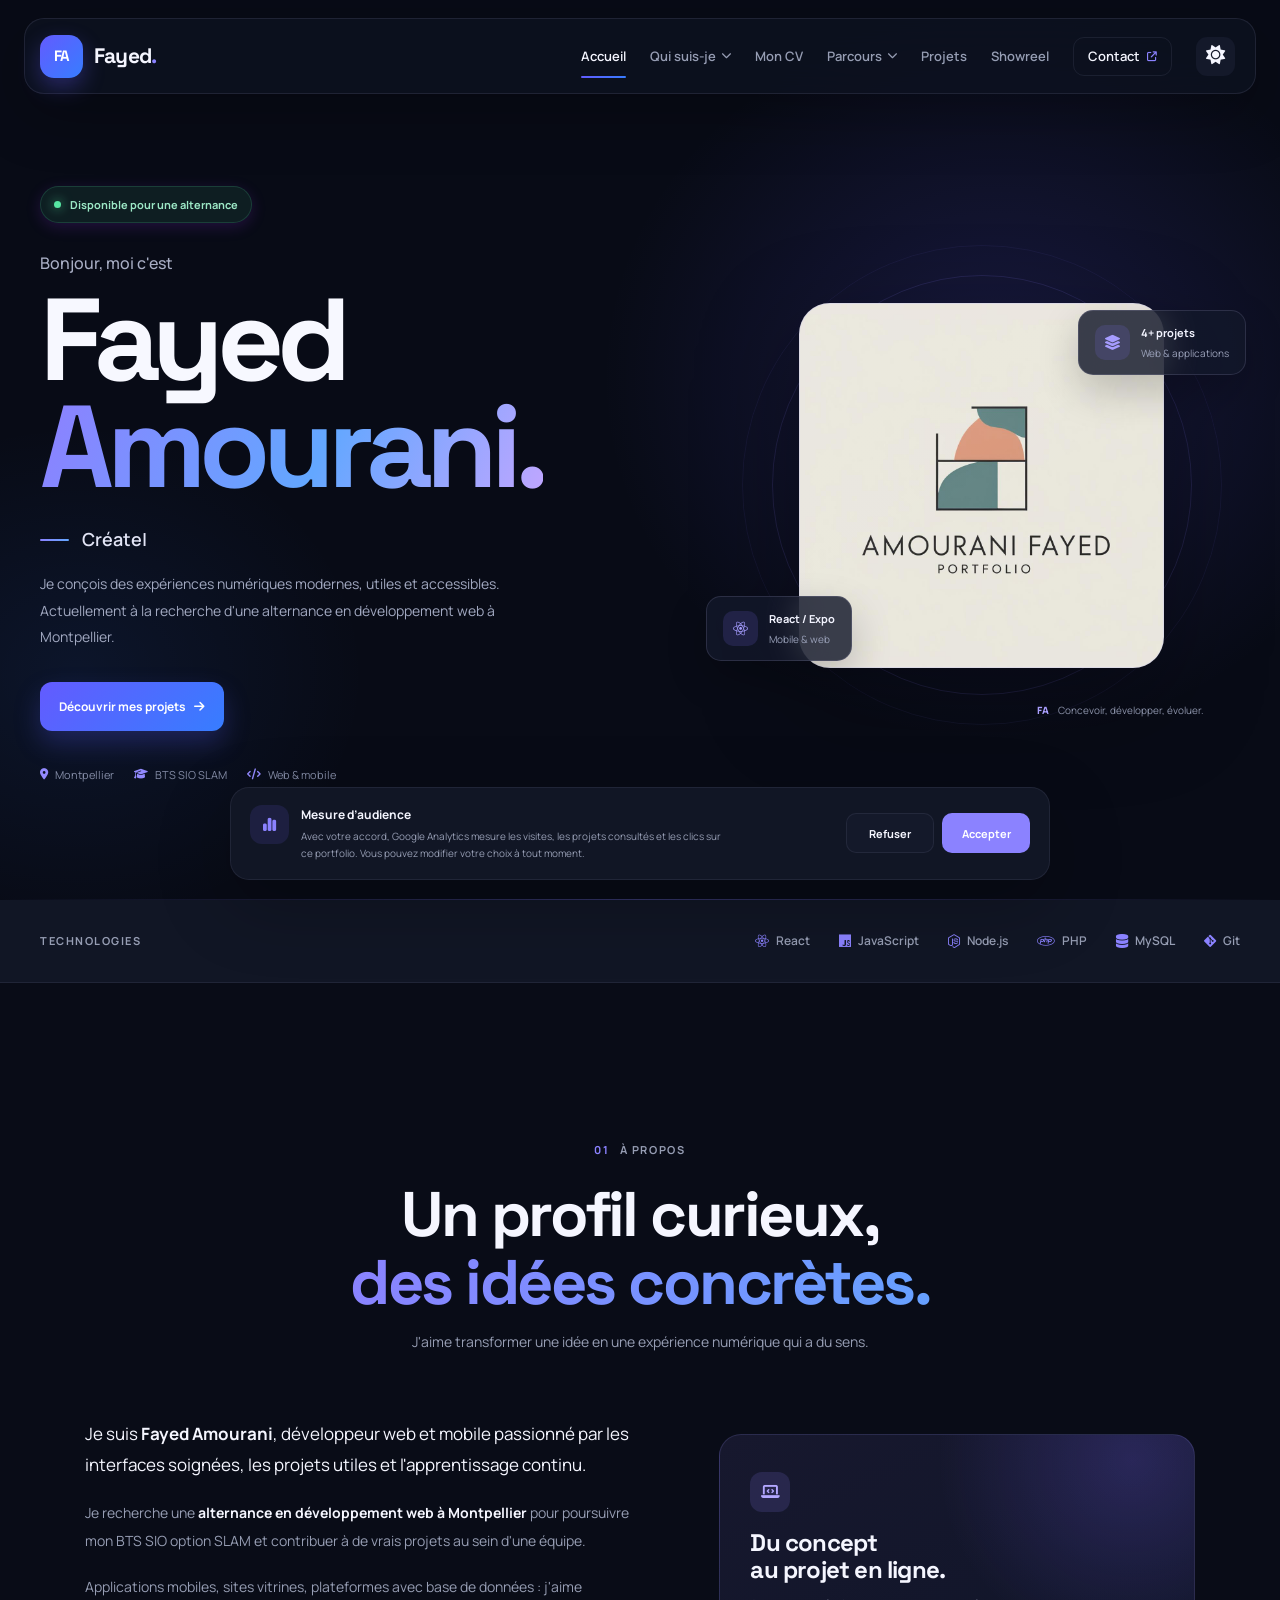
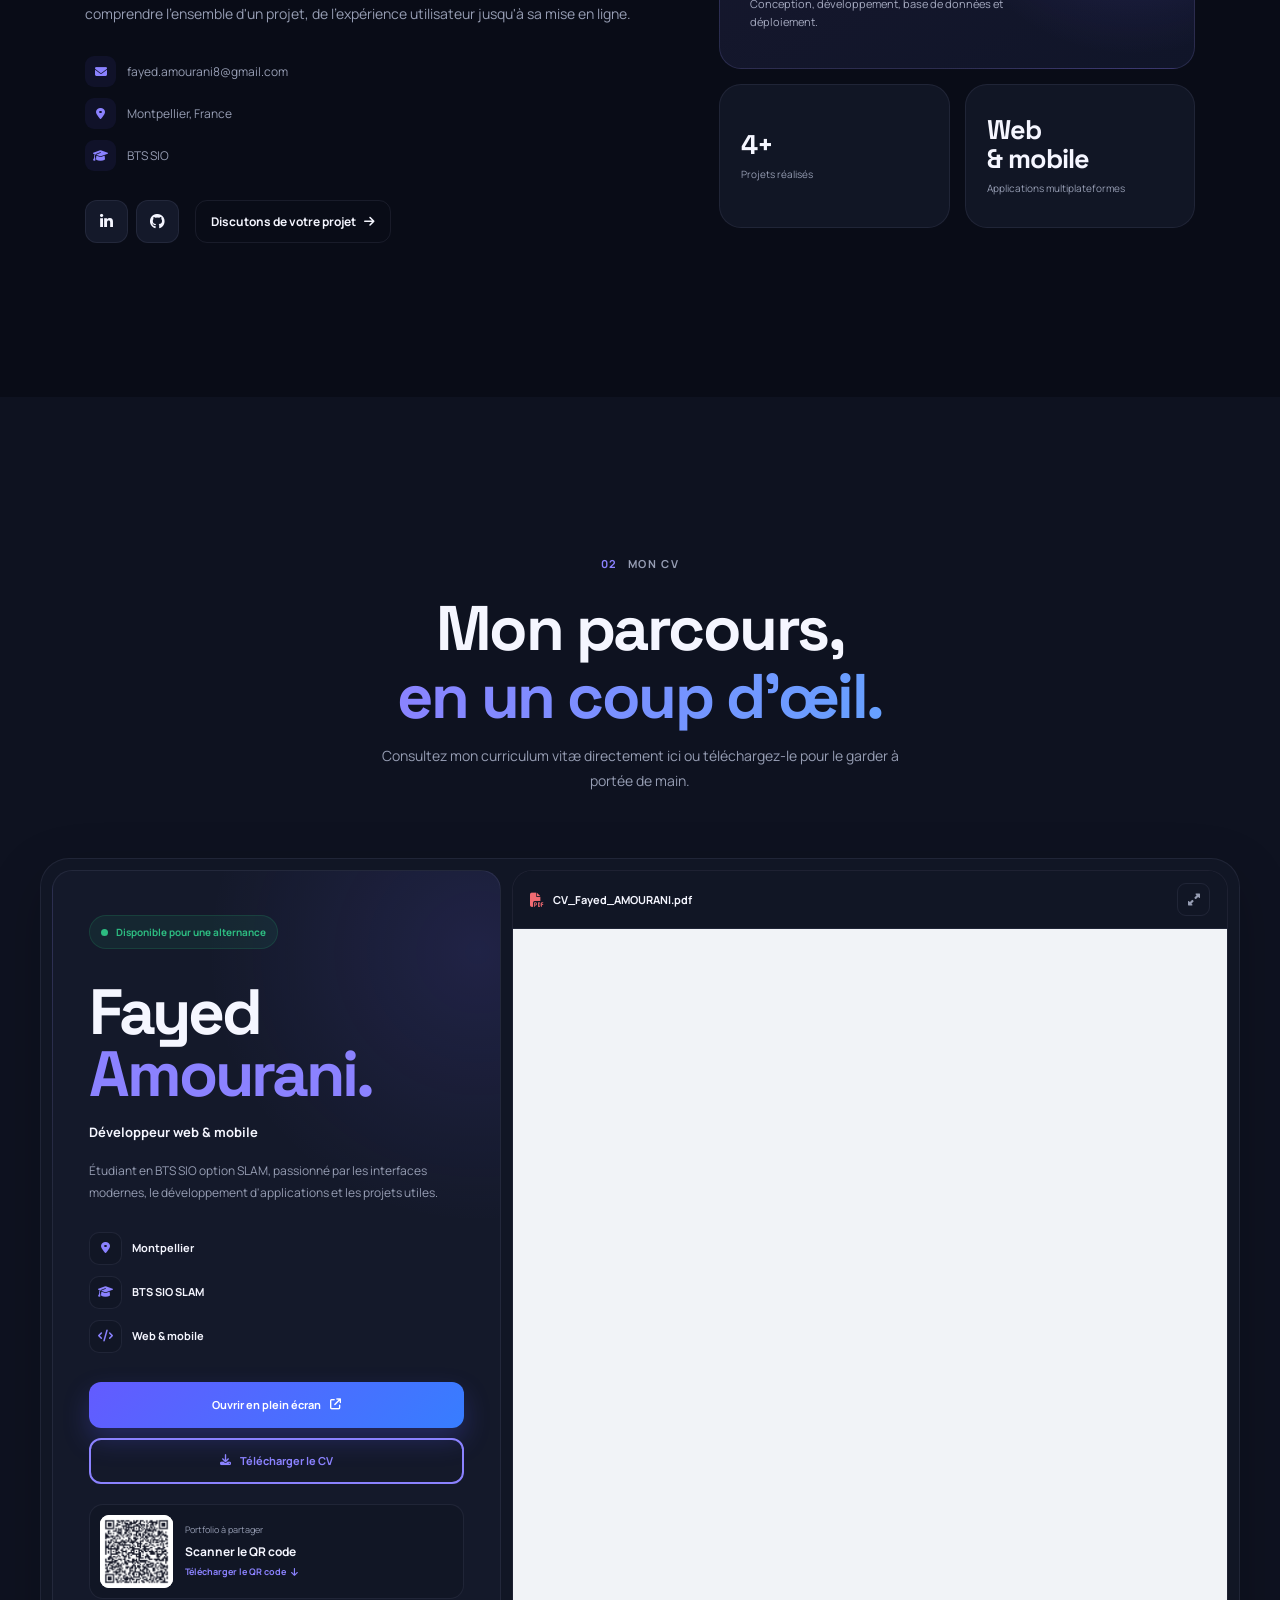
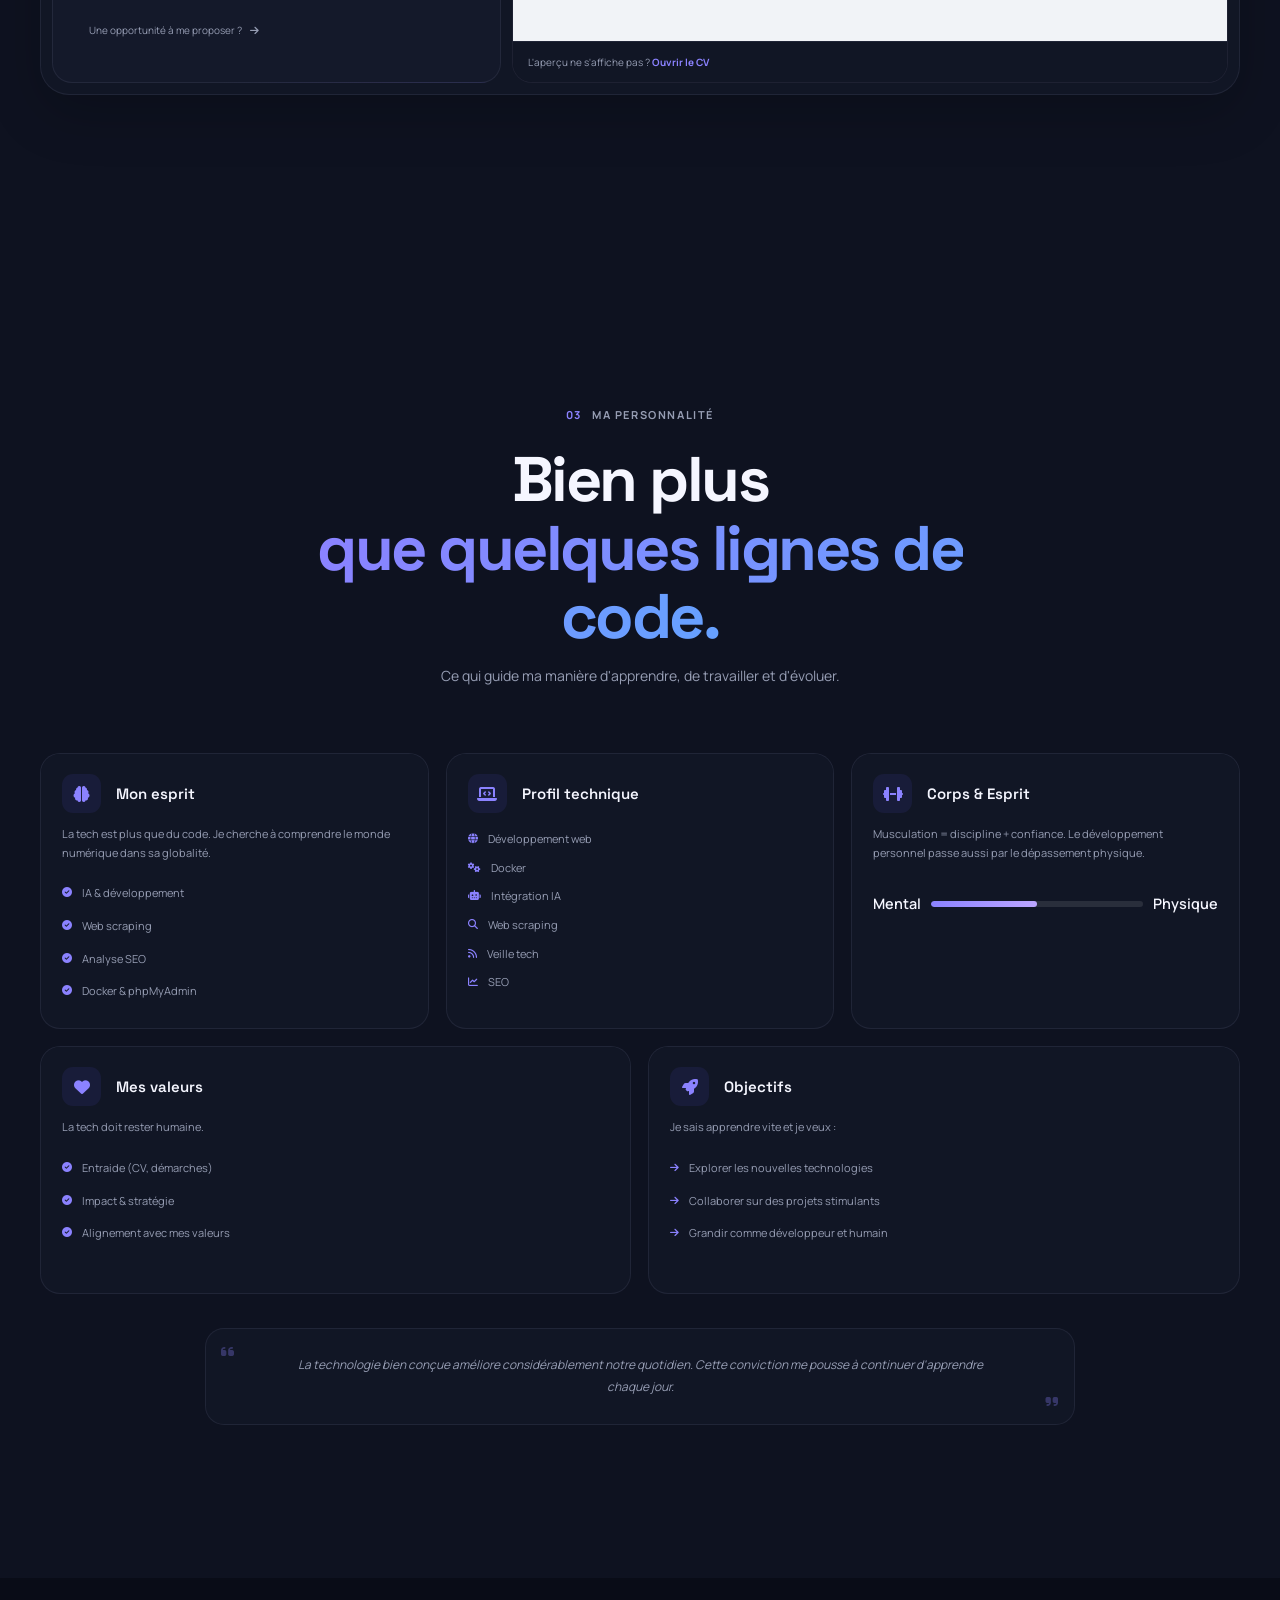
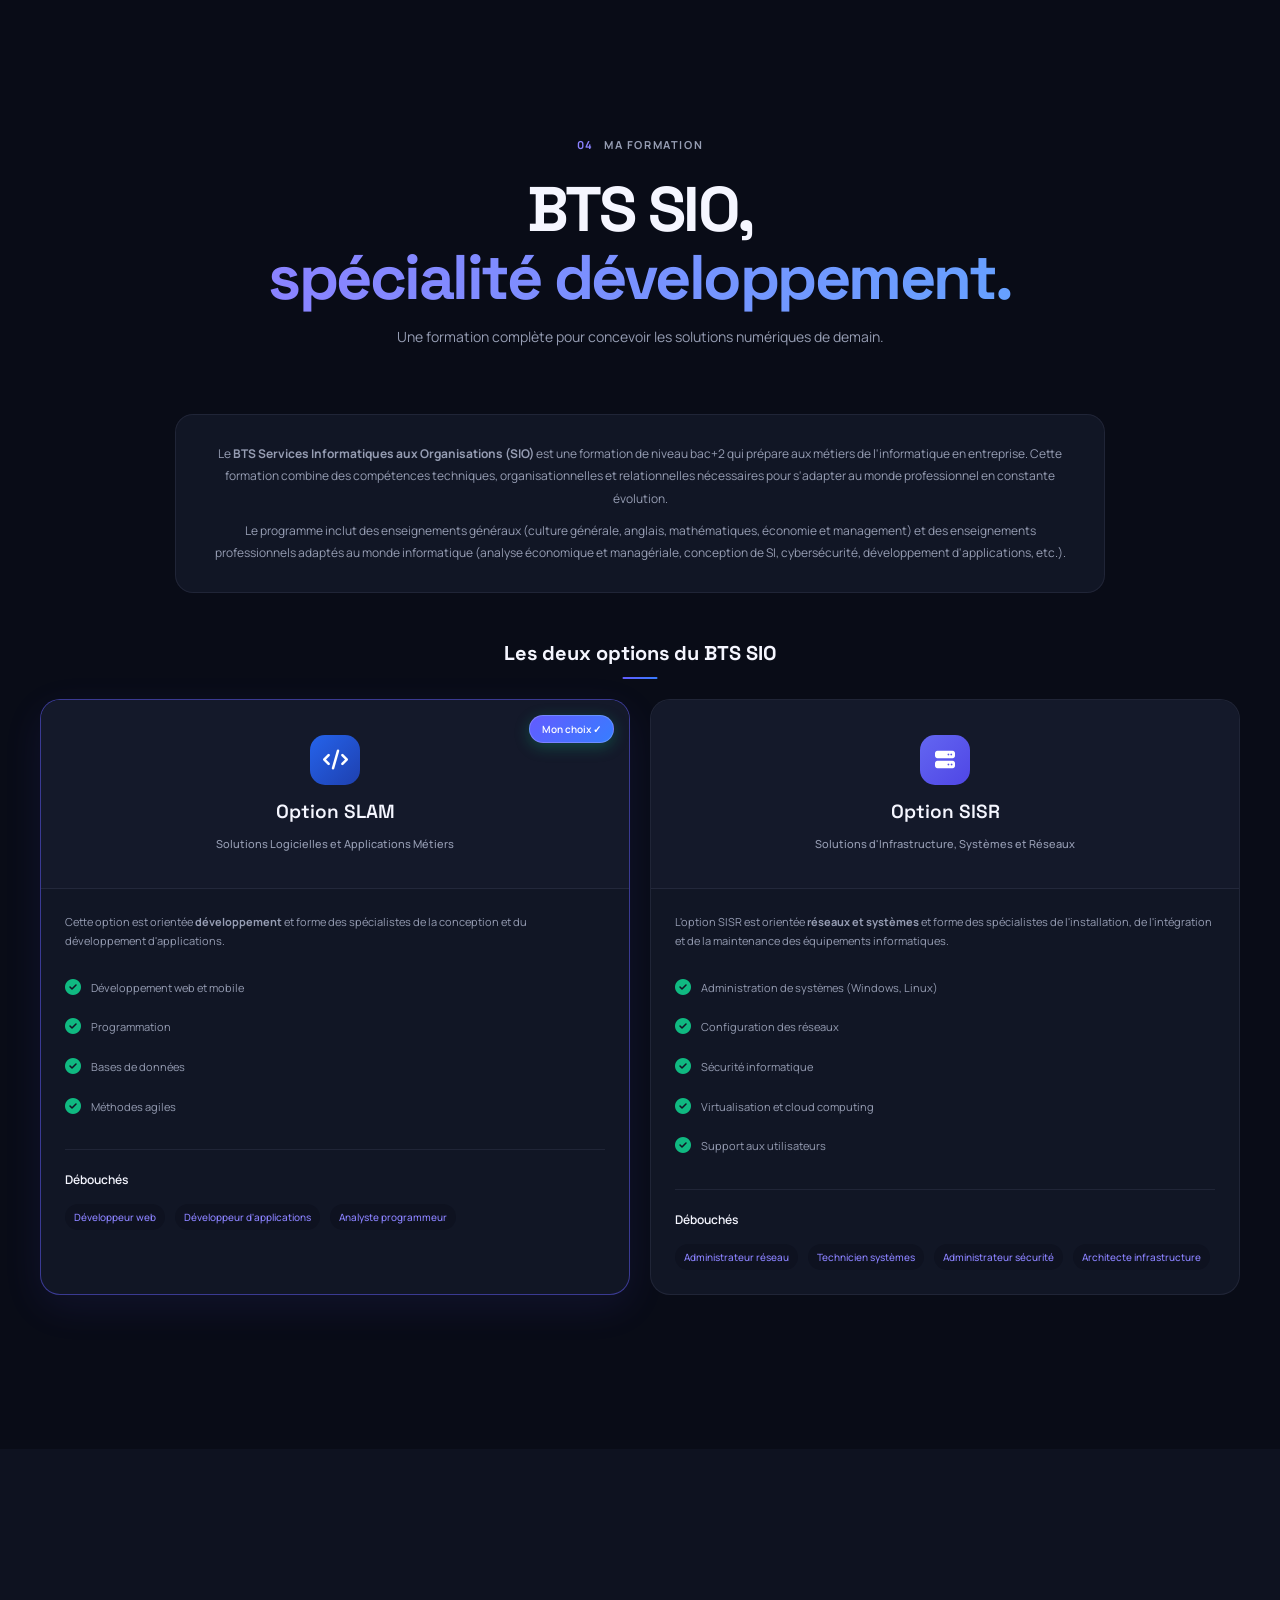
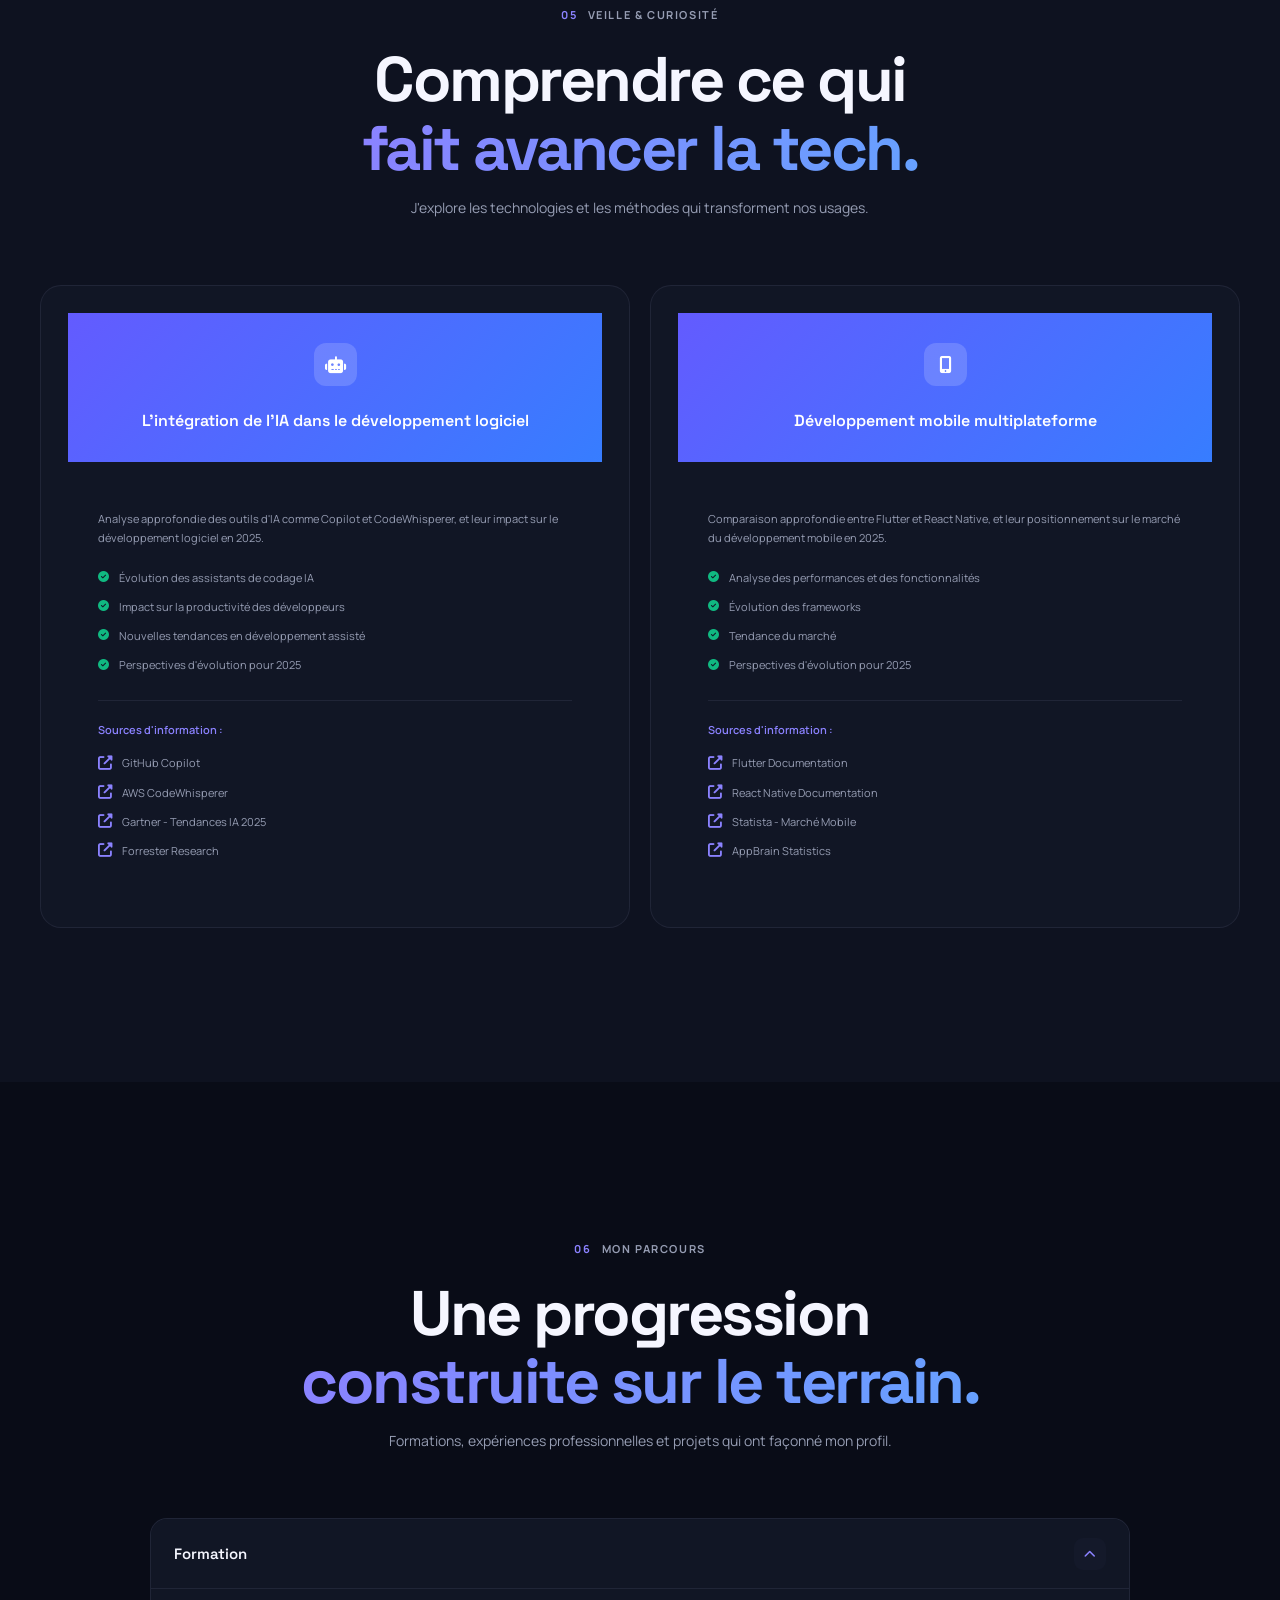
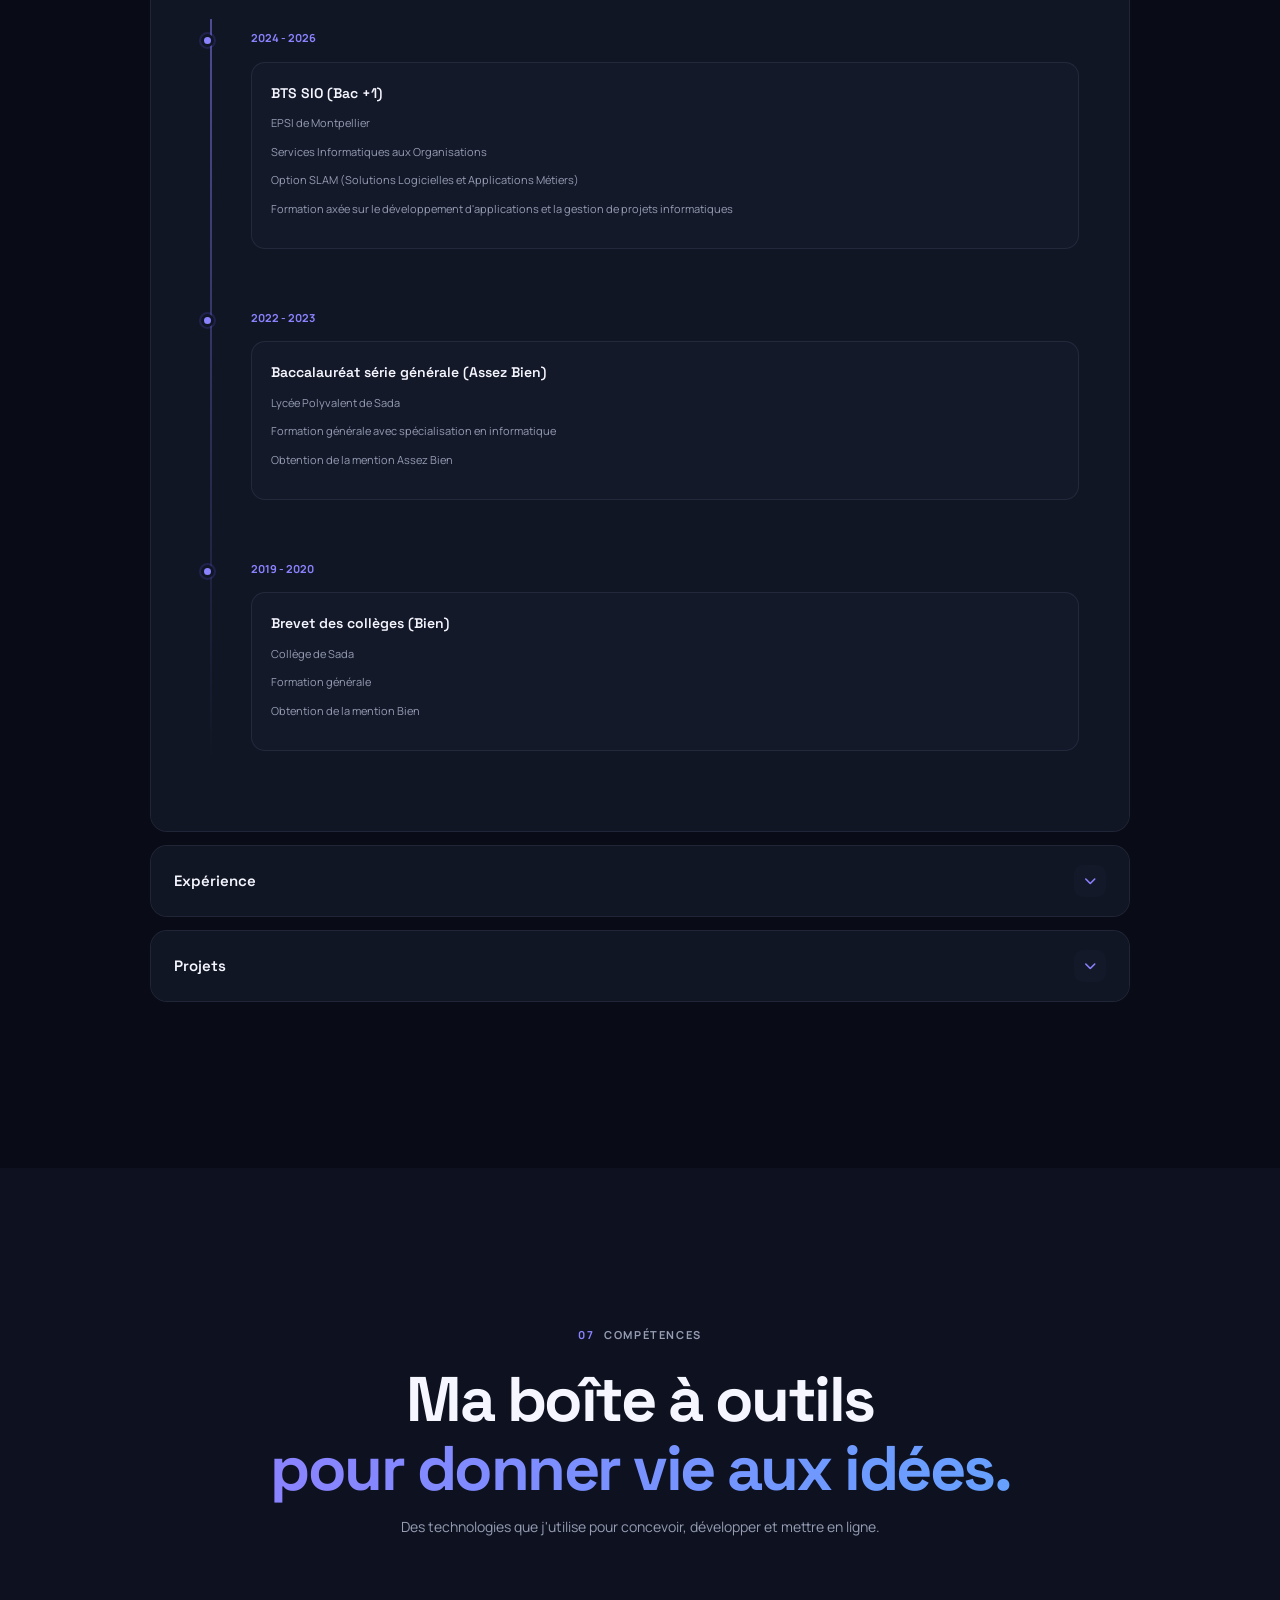
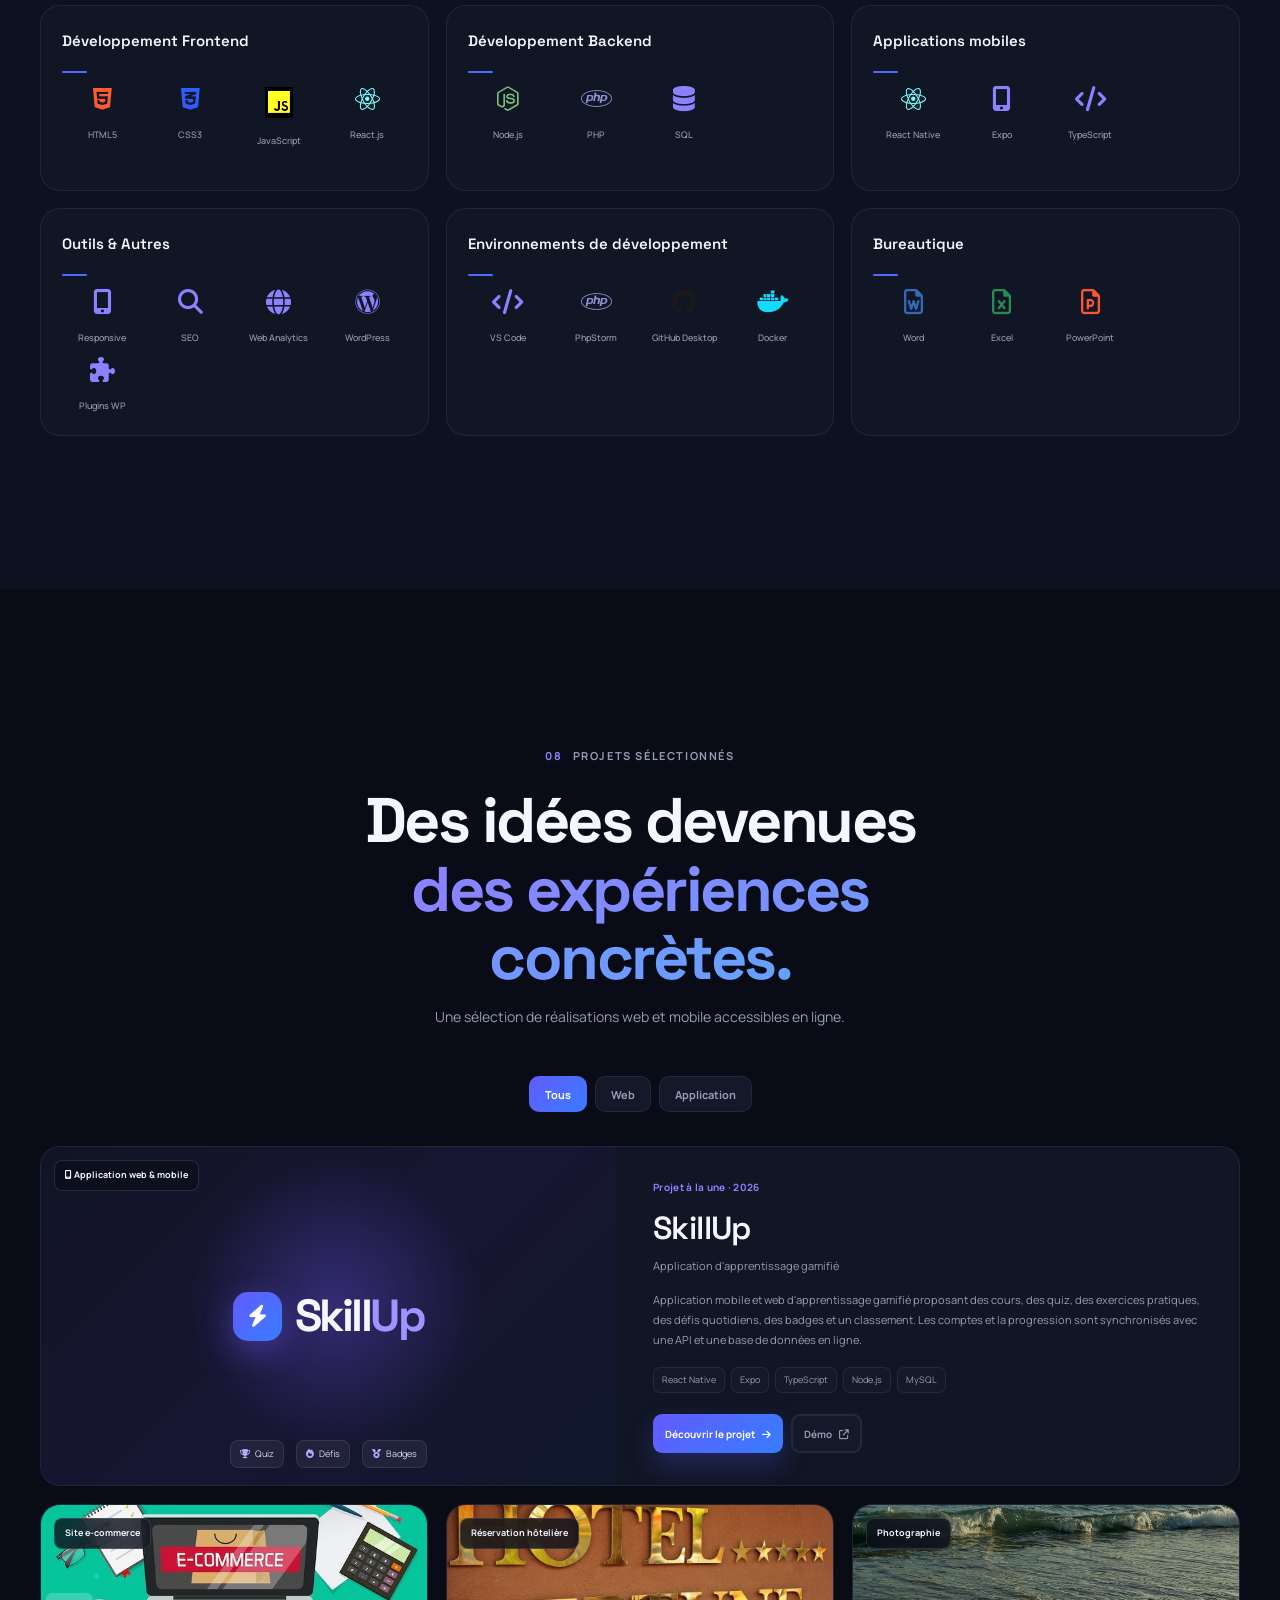
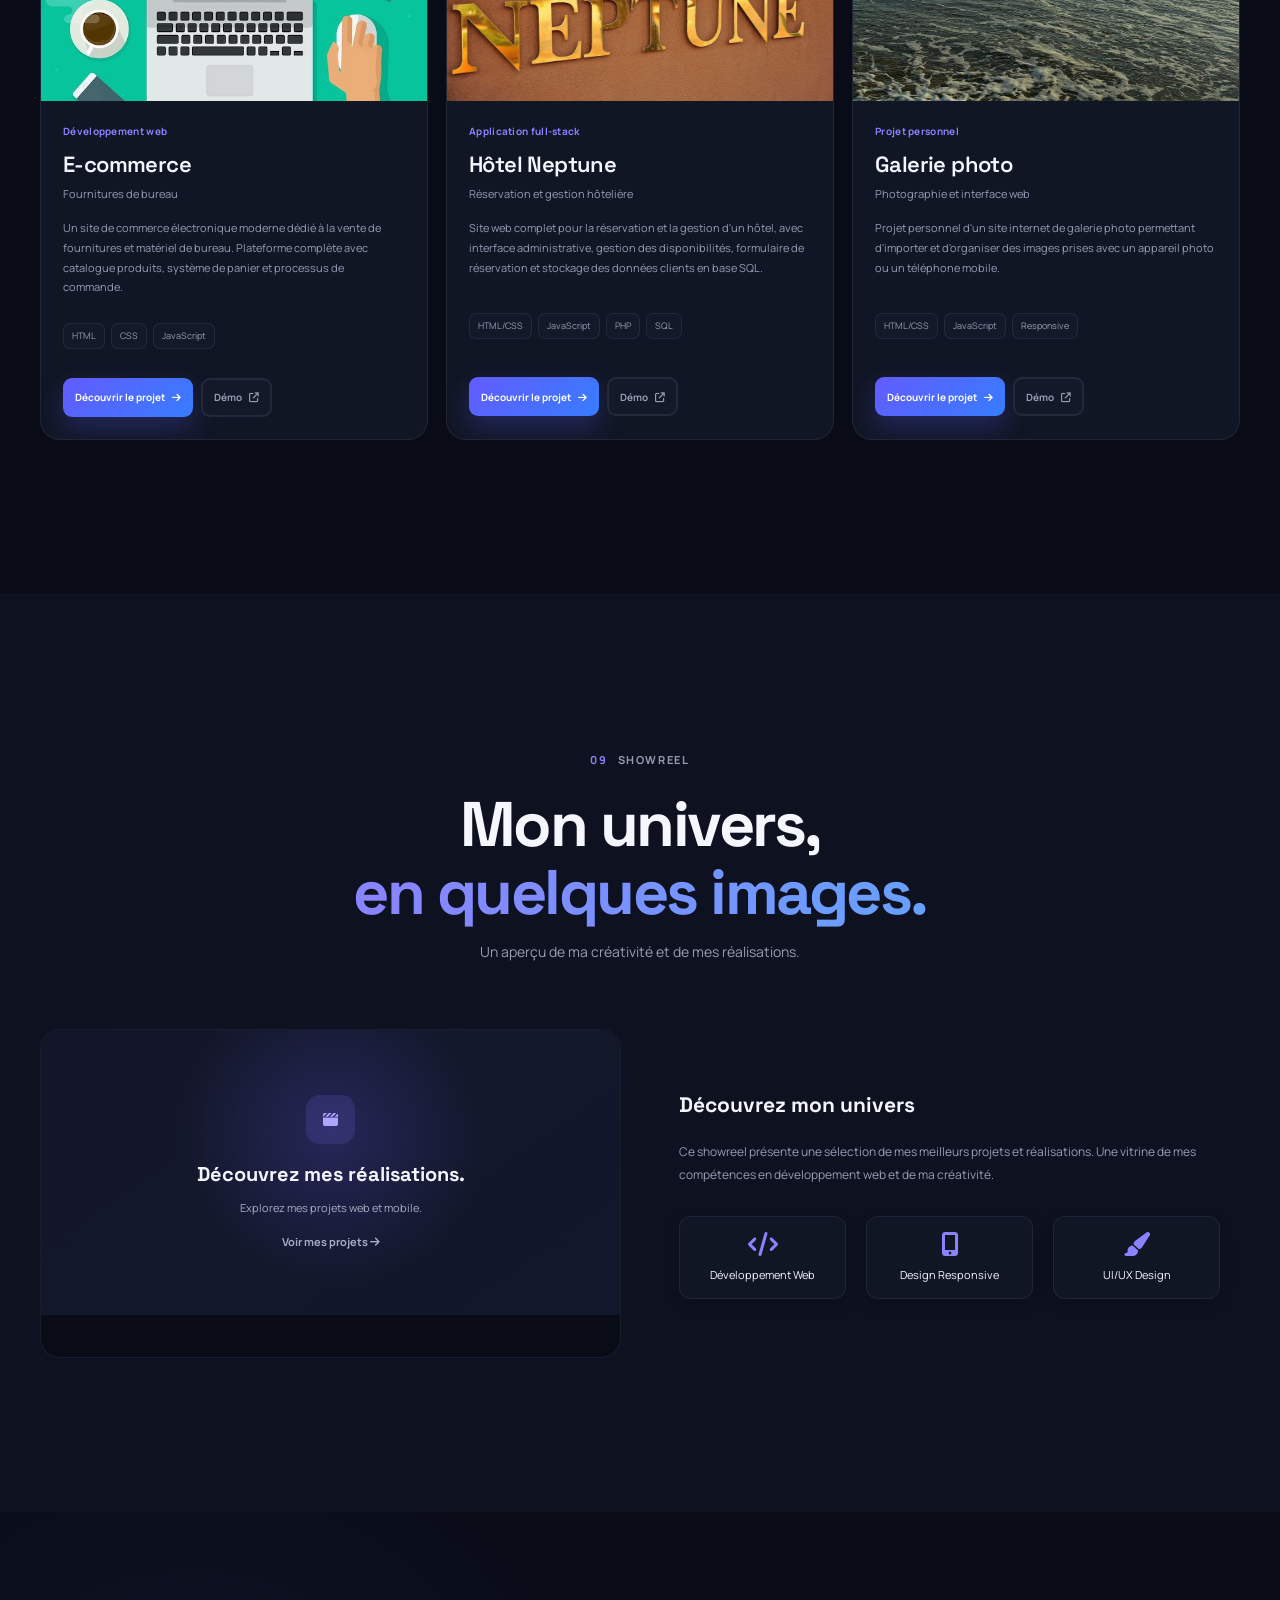
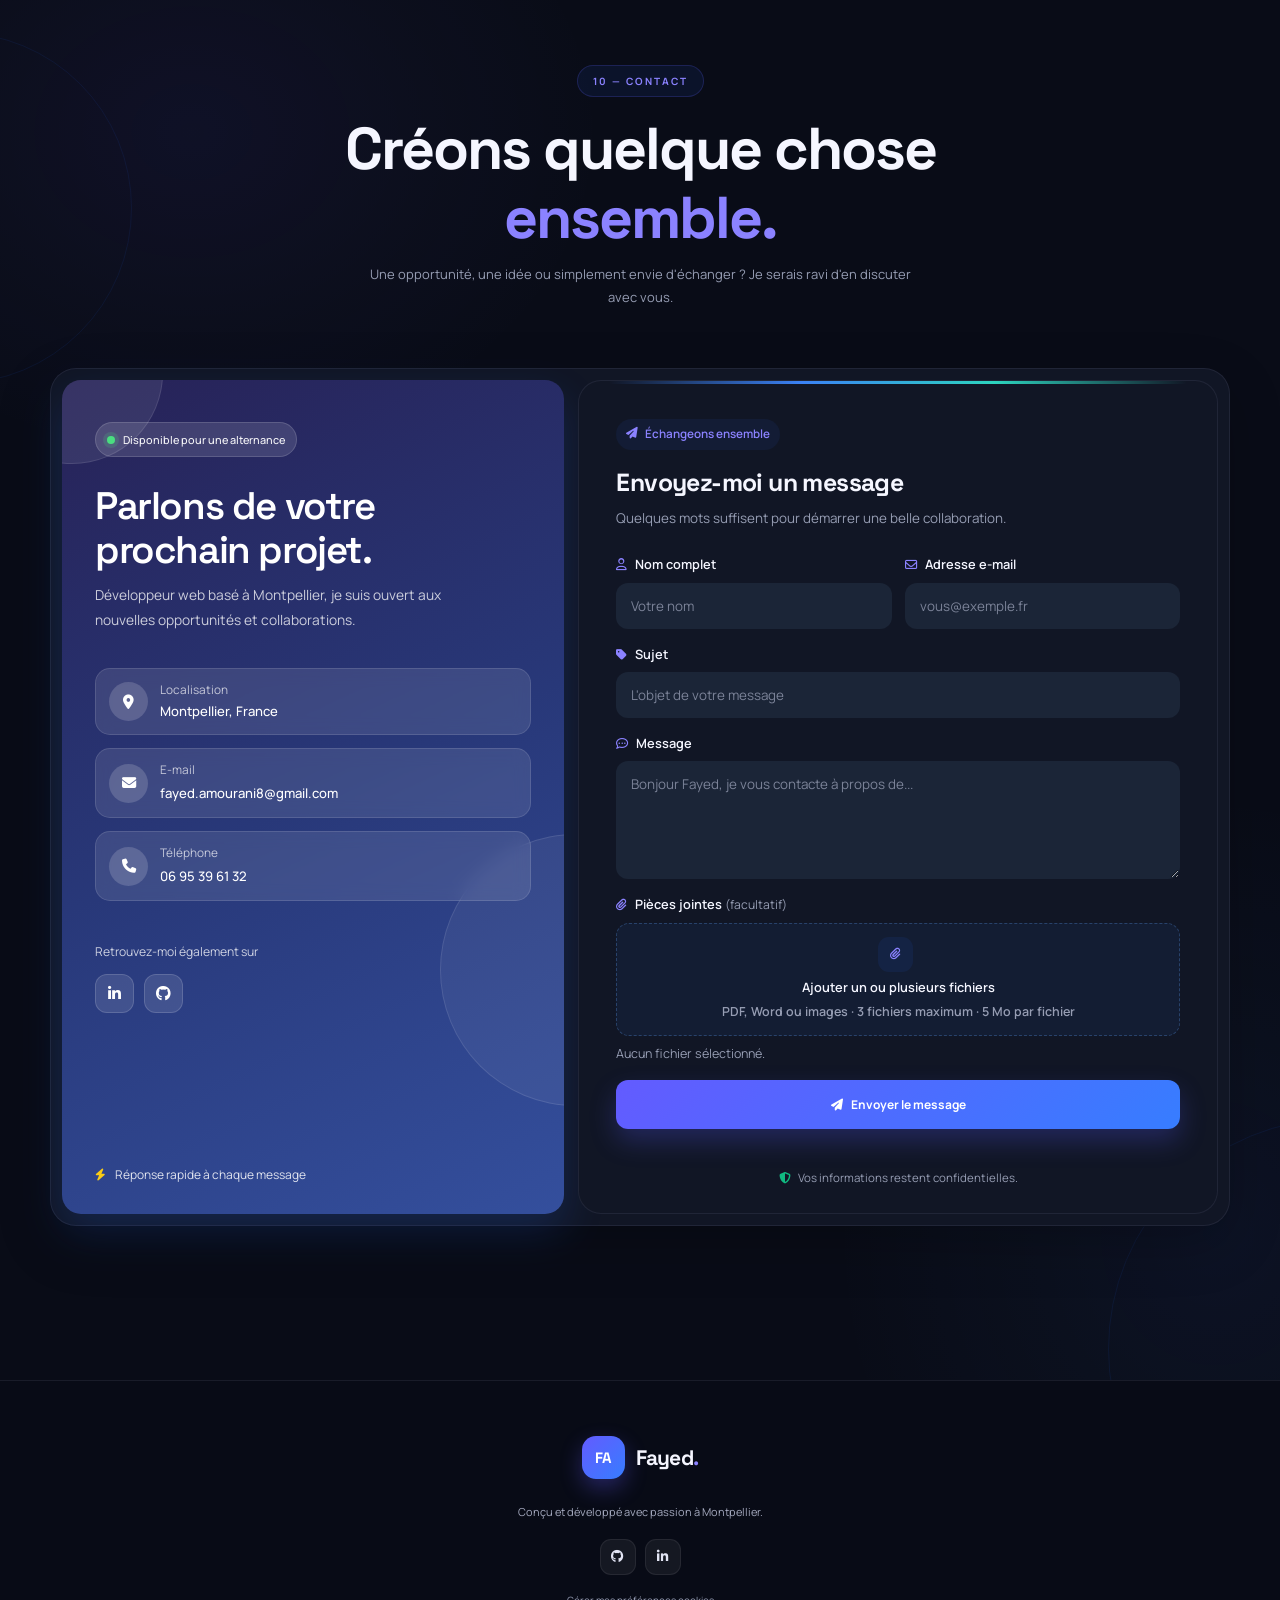
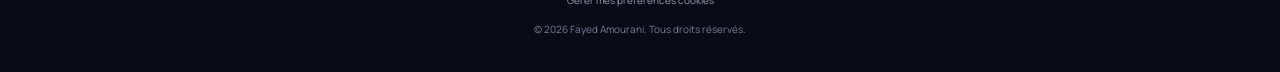
==== commit e829f617: "Ajout de Google Analytics et du QR code du portfolio" ====
--- a/index.html
+++ b/index.html
@@ -16,7 +16,8 @@
     <link rel="icon" type="image/jpeg" href="images/logo portfolio AMOURANI Fayed.jpg">
     <link rel="preconnect" href="https://fonts.googleapis.com">
     <link rel="preconnect" href="https://fonts.gstatic.com" crossorigin>
-    <link rel="stylesheet" href="css/style.css?v=projets-cv-mobile-20260825">
+    <link rel="stylesheet" href="css/style.css?v=analytics-qr-20260825">
+    <link rel="stylesheet" href="css/analytics.css?v=analytics-qr-20260825">
     <link rel="stylesheet" href="https://cdnjs.cloudflare.com/ajax/libs/font-awesome/6.4.0/css/all.min.css">
     <link href="https://fonts.googleapis.com/css2?family=Manrope:wght@400;500;600;700;800&family=Space+Grotesk:wght@400;500;600;700&display=swap" rel="stylesheet">
 </head>
@@ -198,8 +199,17 @@
                     </div>
 
                     <div class="cv-actions">
-                        <a href="cv/cv.pdf" target="_blank" rel="noopener noreferrer" class="btn btn-primary">Ouvrir en plein écran <i class="fas fa-arrow-up-right-from-square"></i></a>
-                        <a href="cv/cv.pdf" download="CV_Fayed_AMOURANI.pdf" class="btn btn-outline"><i class="fas fa-download"></i> Télécharger le CV</a>
+                        <a href="cv/cv.pdf" target="_blank" rel="noopener noreferrer" class="btn btn-primary" data-analytics-event="cv_open">Ouvrir en plein écran <i class="fas fa-arrow-up-right-from-square"></i></a>
+                        <a href="cv/cv.pdf" download="CV_Fayed_AMOURANI.pdf" class="btn btn-outline" data-analytics-event="cv_download"><i class="fas fa-download"></i> Télécharger le CV</a>
+                    </div>
+
+                    <div class="cv-qr-card">
+                        <img src="images/qr-code-portfolio-cv.png" alt="QR code permettant d'accéder au portfolio de Fayed Amourani" loading="lazy">
+                        <div>
+                            <span>Portfolio à partager</span>
+                            <strong>Scanner le QR code</strong>
+                            <a href="images/qr-code-portfolio-cv.png" download="QR-code-portfolio-Fayed-Amourani.png" data-analytics-event="qr_download">Télécharger le QR code <i class="fas fa-arrow-down"></i></a>
+                        </div>
                     </div>
 
                     <a href="#contact" class="cv-contact-link">Une opportunité à me proposer ? <i class="fas fa-arrow-right"></i></a>
@@ -1095,6 +1105,7 @@
                 </div>
                 <p>Conçu et développé avec passion à Montpellier.</p>
                 <div class="footer-socials"><a href="https://github.com/TlkVIII" target="_blank" rel="noopener noreferrer" aria-label="GitHub"><i class="fab fa-github"></i></a><a href="https://www.linkedin.com/in/fayed-amourani-62749031b" target="_blank" rel="noopener noreferrer" aria-label="LinkedIn"><i class="fab fa-linkedin-in"></i></a></div>
+                <button type="button" class="analytics-preferences-link" data-analytics-preferences>Gérer mes préférences cookies</button>
                 <p class="footer-copyright">© <span id="current-year">2026</span> Fayed Amourani. Tous droits réservés.</p>
             </div>
         </div>
@@ -1106,7 +1117,8 @@
     </a>
 
     <!-- Scripts -->
-    <script src="js/main.js?v=projets-cv-mobile-20260825"></script>
+    <script src="js/main.js?v=analytics-qr-20260825"></script>
+    <script src="js/analytics.js?v=analytics-qr-20260825"></script>
     <script src="js/back-to-top.js"></script>
 </body>
 </html> 
--- a/css/style.css
+++ b/css/style.css
@@ -5893,6 +5893,52 @@
     font-size: 11px;
 }
 
+.portfolio-premium .cv-qr-card {
+    display: flex;
+    width: 100%;
+    margin-top: 20px;
+    padding: 10px;
+    align-items: center;
+    gap: 12px;
+    background: var(--card-bg);
+    border: 1px solid var(--border-color);
+    border-radius: 14px;
+}
+
+.portfolio-premium .cv-qr-card > img {
+    width: 73px;
+    height: 73px;
+    flex: 0 0 73px;
+    object-fit: contain;
+    background: #ffffff;
+    border-radius: 9px;
+}
+
+.portfolio-premium .cv-qr-card > div {
+    display: grid;
+    min-width: 0;
+    gap: 4px;
+}
+
+.portfolio-premium .cv-qr-card > div > span {
+    color: var(--light-text);
+    font-size: 9px;
+}
+
+.portfolio-premium .cv-qr-card > div > strong {
+    color: var(--text-color);
+    font-size: 12px;
+}
+
+.portfolio-premium .cv-qr-card > div > a {
+    display: inline-flex;
+    align-items: center;
+    gap: 5px;
+    color: var(--primary-color);
+    font-size: 9px;
+    font-weight: 700;
+}
+
 .portfolio-premium .cv-contact-link {
     display: inline-flex;
     margin-top: 23px;
@@ -6042,6 +6088,12 @@
         grid-template-columns: 1fr;
     }
 
+    .portfolio-premium .cv-qr-card > img {
+        width: 65px;
+        height: 65px;
+        flex-basis: 65px;
+    }
+
     .portfolio-premium .cv-preview-shell {
         min-height: 575px;
         border-radius: 15px;
--- a/css/analytics.css
+++ b/css/analytics.css
@@ -0,0 +1,129 @@
+.analytics-consent-banner {
+    position: fixed;
+    z-index: 1200;
+    right: 20px;
+    bottom: 20px;
+    left: 20px;
+    display: flex;
+    width: min(820px, calc(100% - 40px));
+    margin: 0 auto;
+    padding: 17px 19px;
+    align-items: center;
+    justify-content: space-between;
+    gap: 18px;
+    background: var(--card-bg, var(--detail-surface, #111625));
+    border: 1px solid var(--border-color, var(--detail-border, rgba(194, 201, 231, 0.12)));
+    border-radius: 19px;
+    box-shadow: 0 24px 75px rgba(0, 0, 0, 0.24);
+    color: var(--text-color, var(--detail-text, #f6f7ff));
+    font-family: "Manrope", sans-serif;
+}
+
+.analytics-consent-banner[hidden] {
+    display: none;
+}
+
+.analytics-consent-copy {
+    display: flex;
+    align-items: flex-start;
+    gap: 12px;
+}
+
+.analytics-consent-icon {
+    display: grid;
+    width: 39px;
+    height: 39px;
+    flex: 0 0 39px;
+    place-items: center;
+    background: rgba(112, 99, 255, 0.12);
+    border-radius: 12px;
+    color: var(--primary-color, var(--detail-accent, #8b82ff));
+}
+
+.analytics-consent-copy strong {
+    display: block;
+    margin-bottom: 4px;
+    font-size: 12px;
+}
+
+.analytics-consent-copy p {
+    max-width: 430px;
+    margin: 0;
+    color: var(--light-text, var(--detail-muted, #a4abc1));
+    font-size: 10px;
+    line-height: 1.7;
+}
+
+.analytics-consent-actions {
+    display: flex;
+    flex: 0 0 auto;
+    gap: 8px;
+}
+
+.analytics-consent-button {
+    min-width: 88px;
+    min-height: 40px;
+    padding: 0 12px;
+    border: 1px solid var(--border-color, var(--detail-border, rgba(194, 201, 231, 0.12)));
+    border-radius: 10px;
+    cursor: pointer;
+    font-family: inherit;
+    font-size: 11px;
+    font-weight: 700;
+}
+
+.analytics-consent-reject {
+    background: var(--surface-muted, var(--detail-surface-alt, #151b2d));
+    color: var(--text-color, var(--detail-text, #f6f7ff));
+}
+
+.analytics-consent-accept {
+    background: var(--primary-color, var(--detail-accent, #8b82ff));
+    border-color: transparent;
+    color: #ffffff;
+}
+
+.analytics-preferences-link {
+    padding: 0;
+    background: transparent;
+    border: 0;
+    color: var(--light-text, var(--detail-muted, #a4abc1));
+    cursor: pointer;
+    font-family: inherit;
+    font-size: 10px;
+    text-decoration: underline;
+    text-decoration-color: transparent;
+    text-underline-offset: 3px;
+    transition: color 0.2s ease, text-decoration-color 0.2s ease;
+}
+
+.analytics-preferences-link:hover {
+    color: var(--primary-color, var(--detail-accent, #8b82ff));
+    text-decoration-color: currentColor;
+}
+
+@media (max-width: 680px) {
+    .analytics-consent-banner {
+        right: 11px;
+        bottom: 11px;
+        left: 11px;
+        width: calc(100% - 22px);
+        padding: 14px;
+        align-items: stretch;
+        flex-direction: column;
+        gap: 13px;
+    }
+
+    .analytics-consent-copy {
+        gap: 10px;
+    }
+
+    .analytics-consent-actions {
+        display: grid;
+        grid-template-columns: repeat(2, minmax(0, 1fr));
+    }
+
+    .analytics-consent-button {
+        min-height: 41px;
+    }
+}
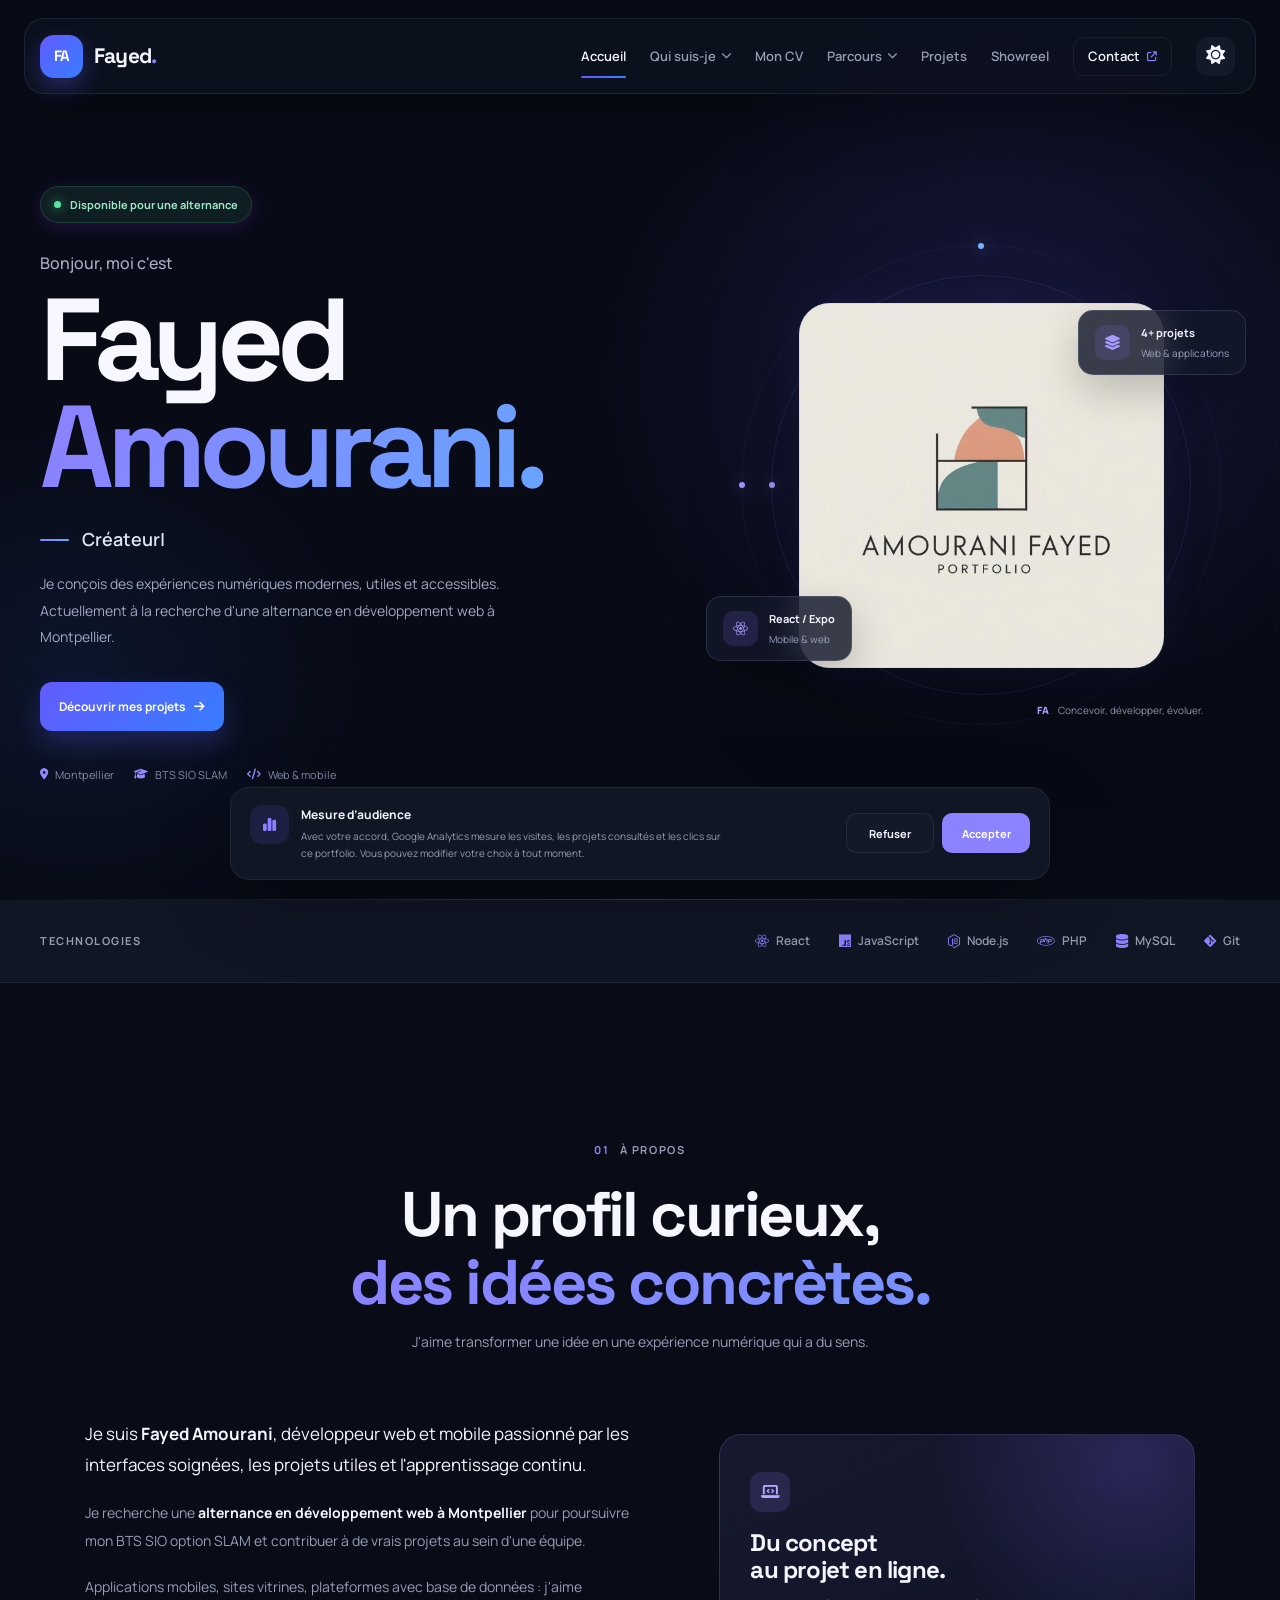
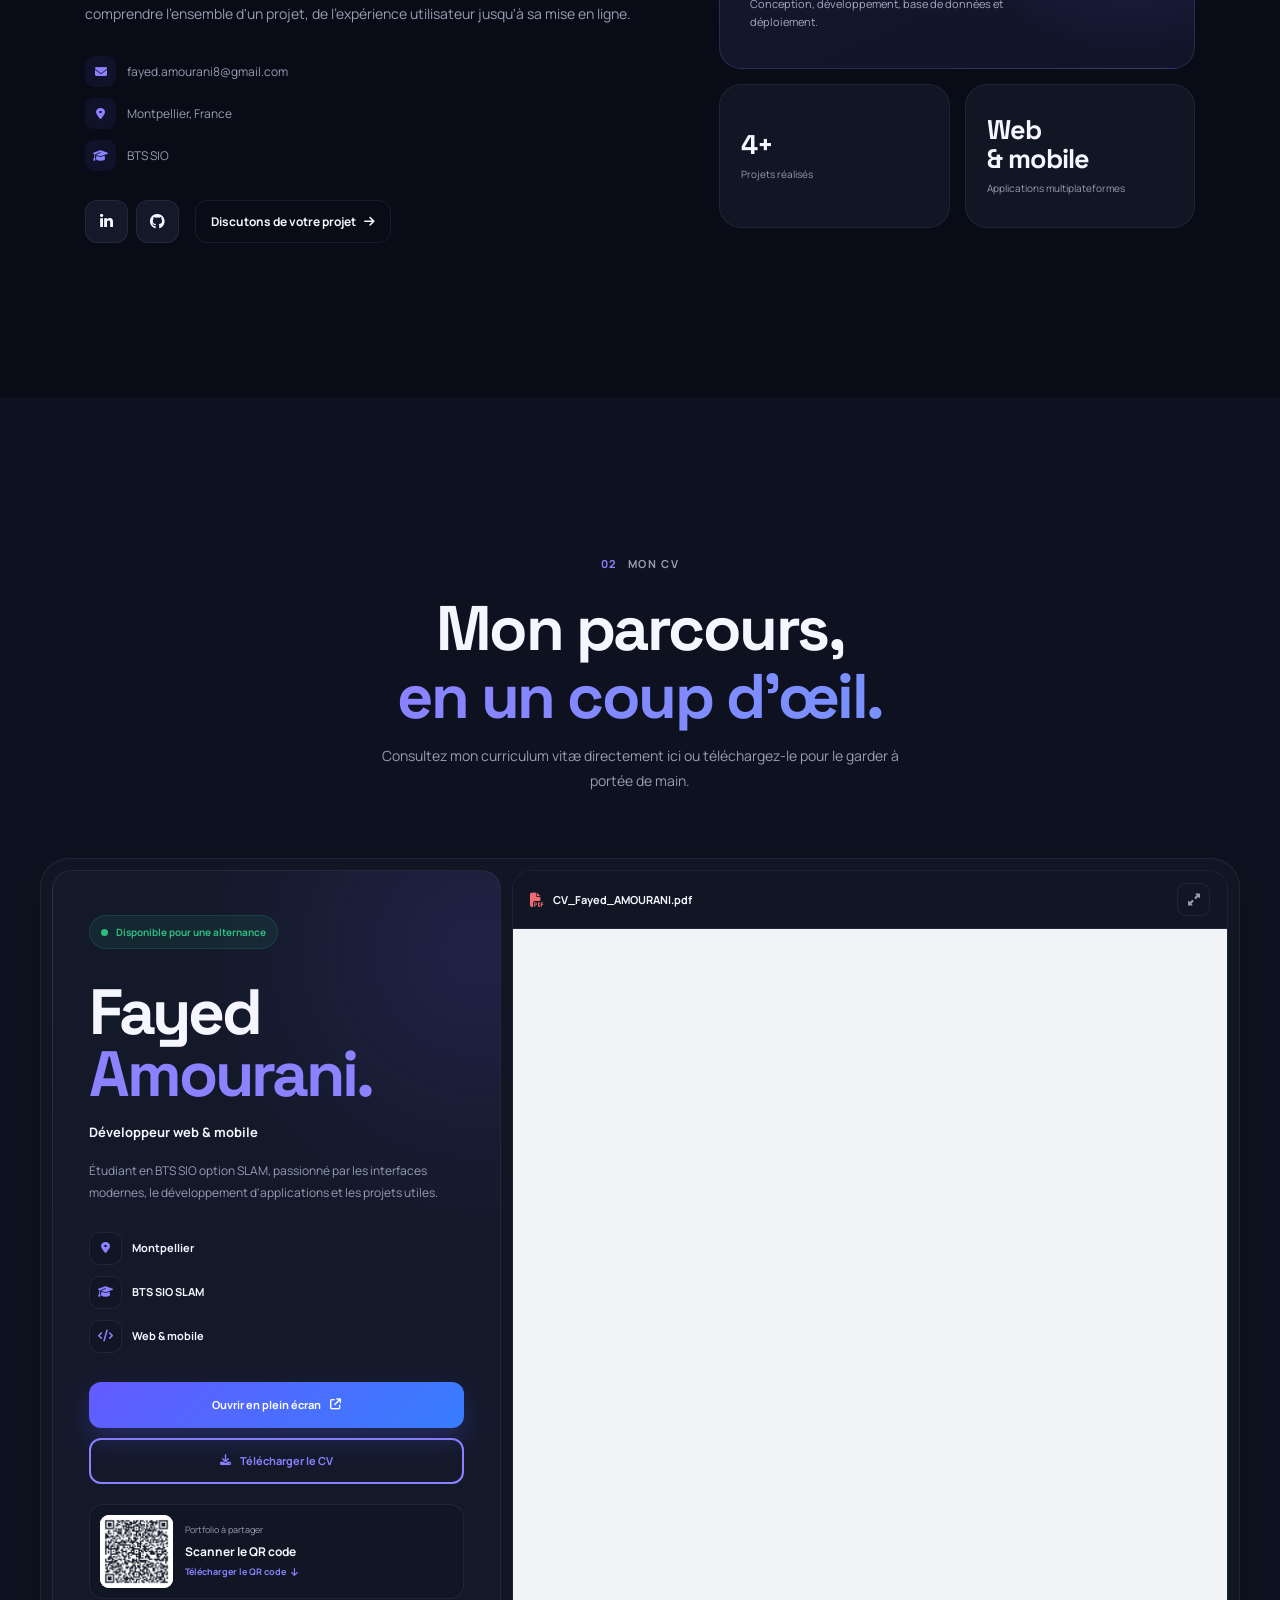
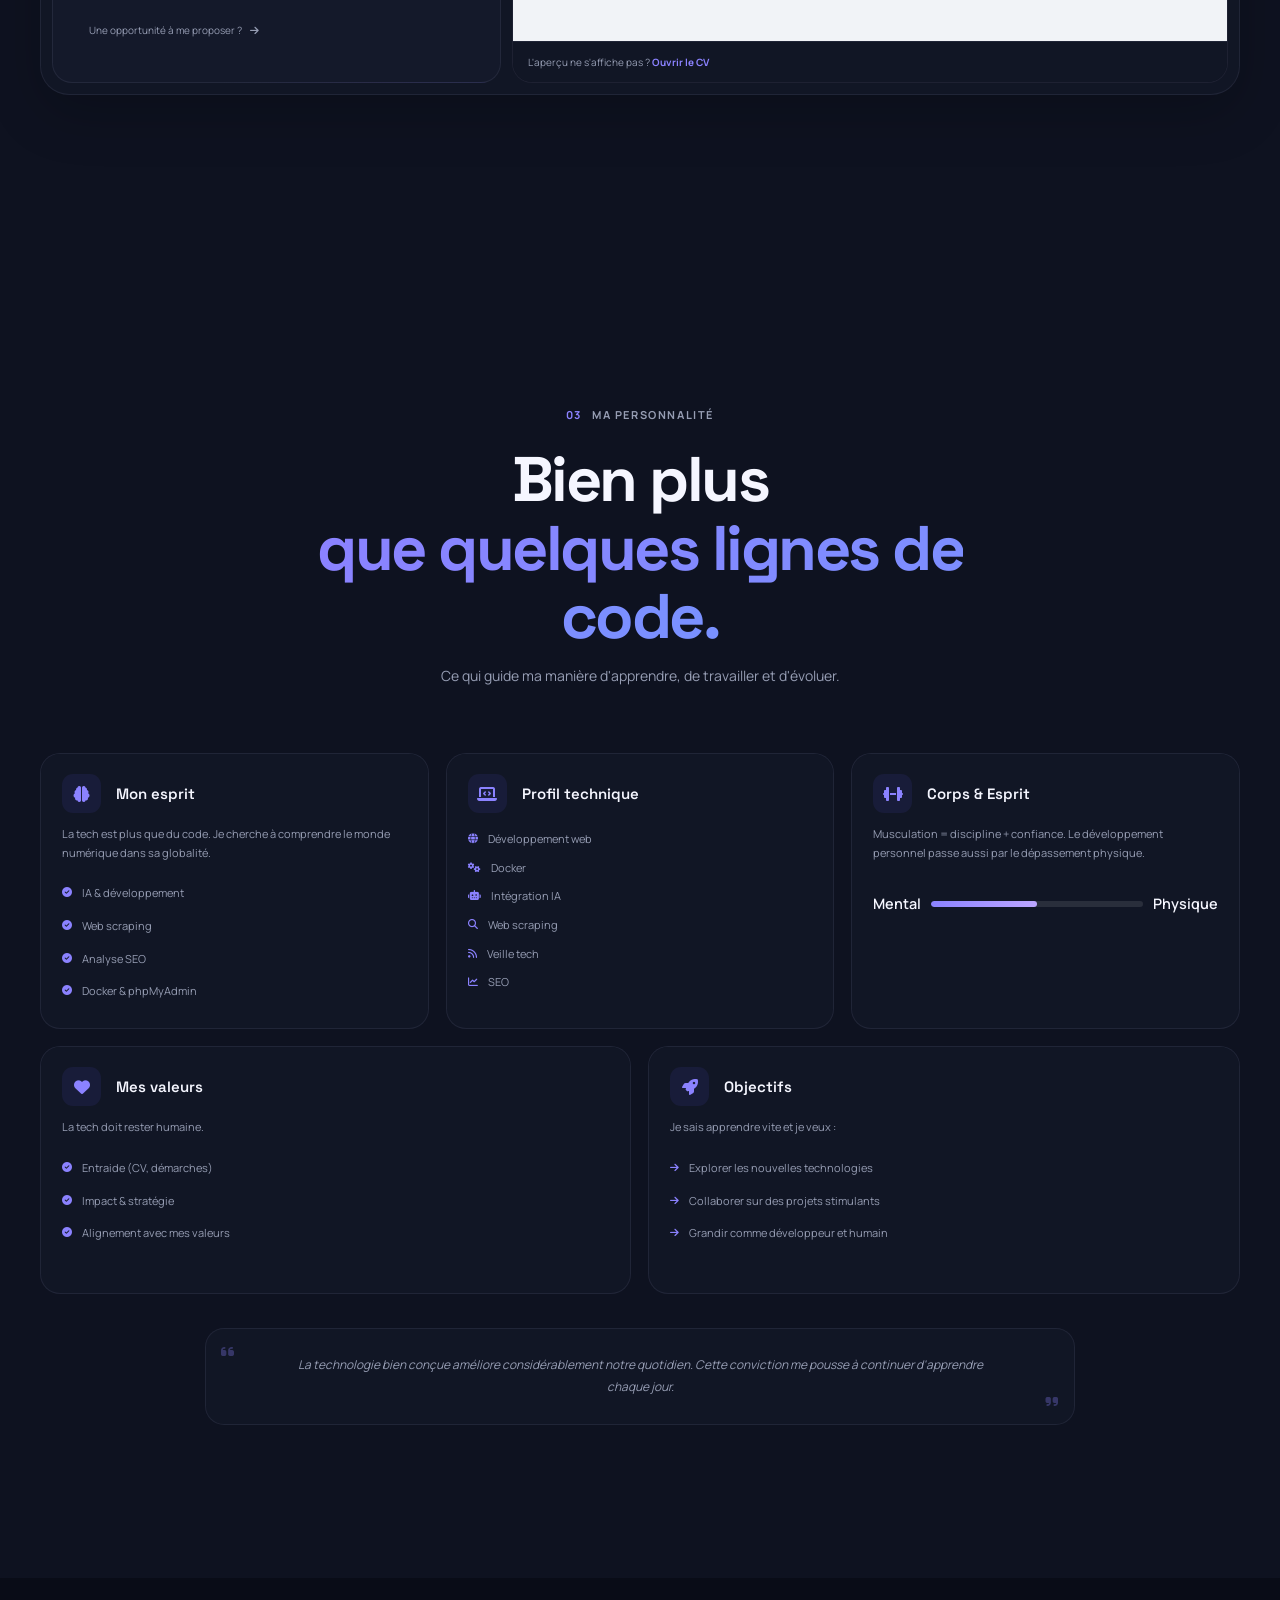
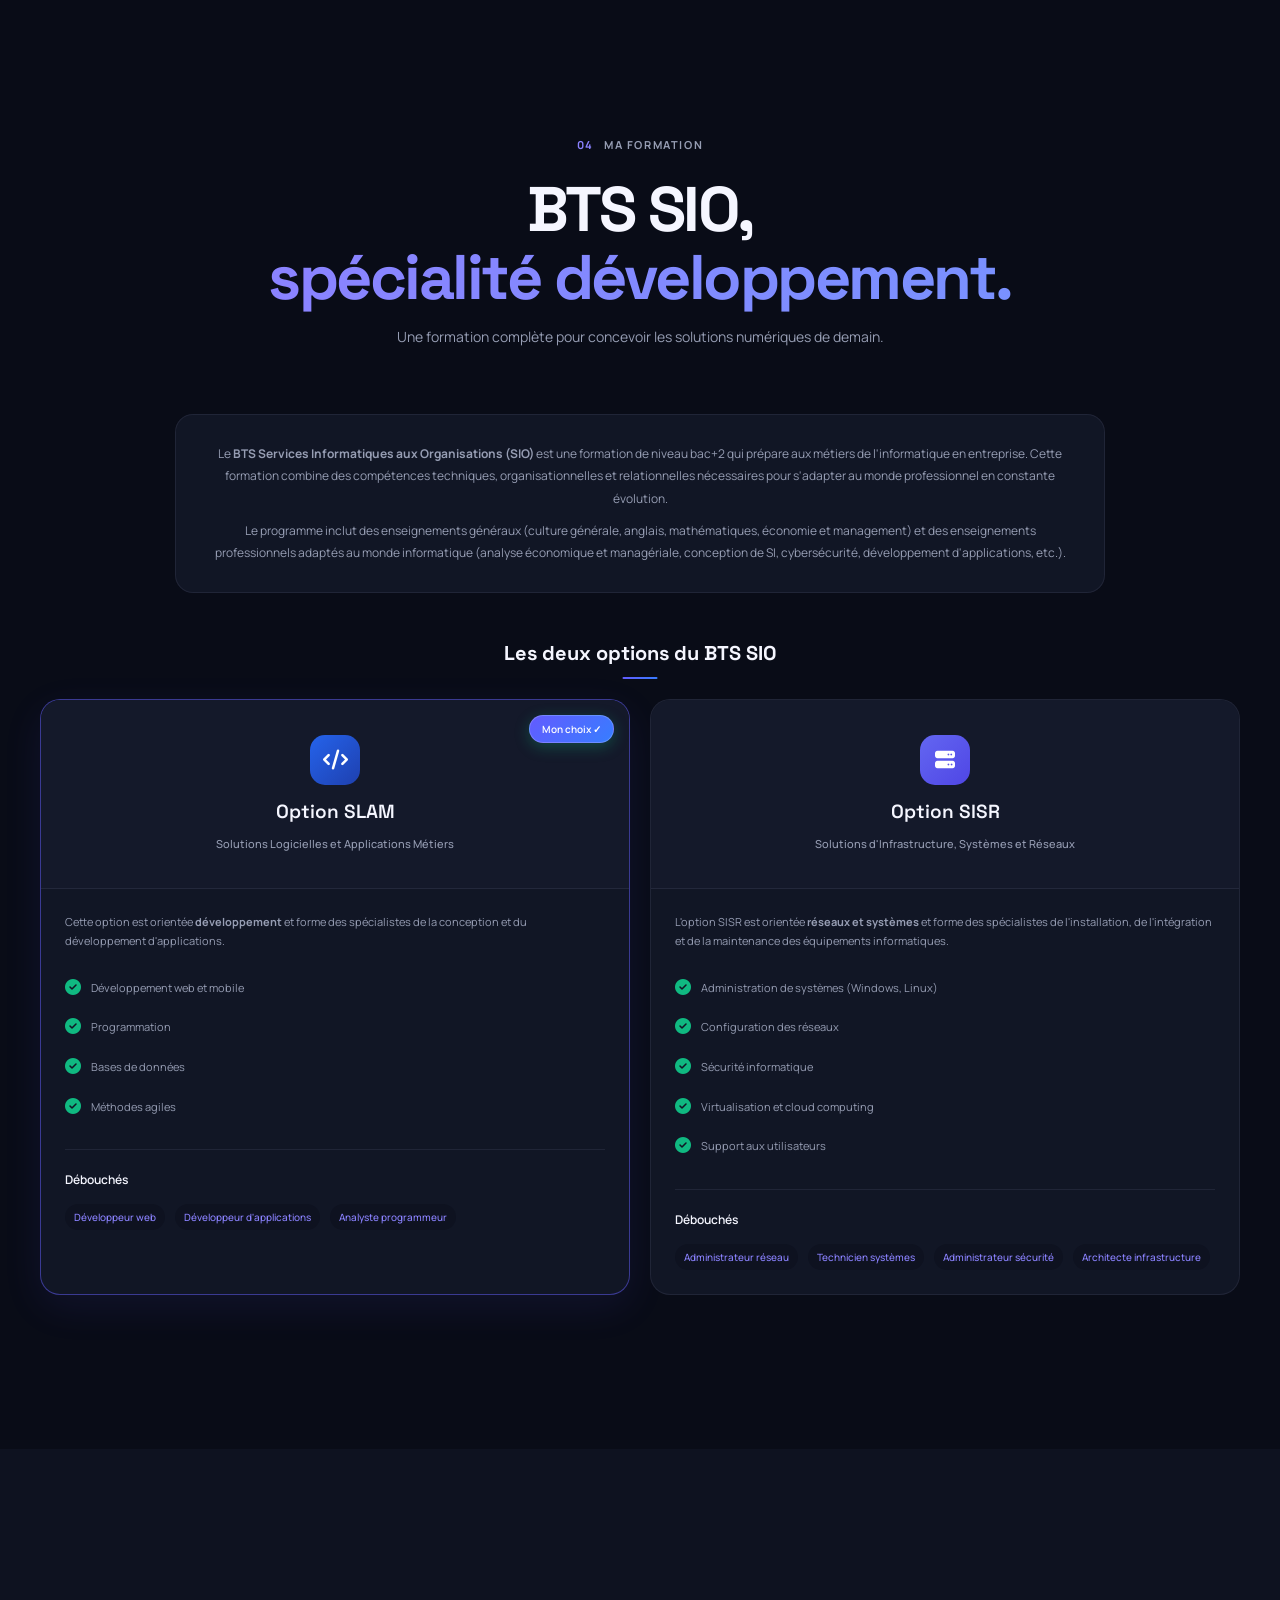
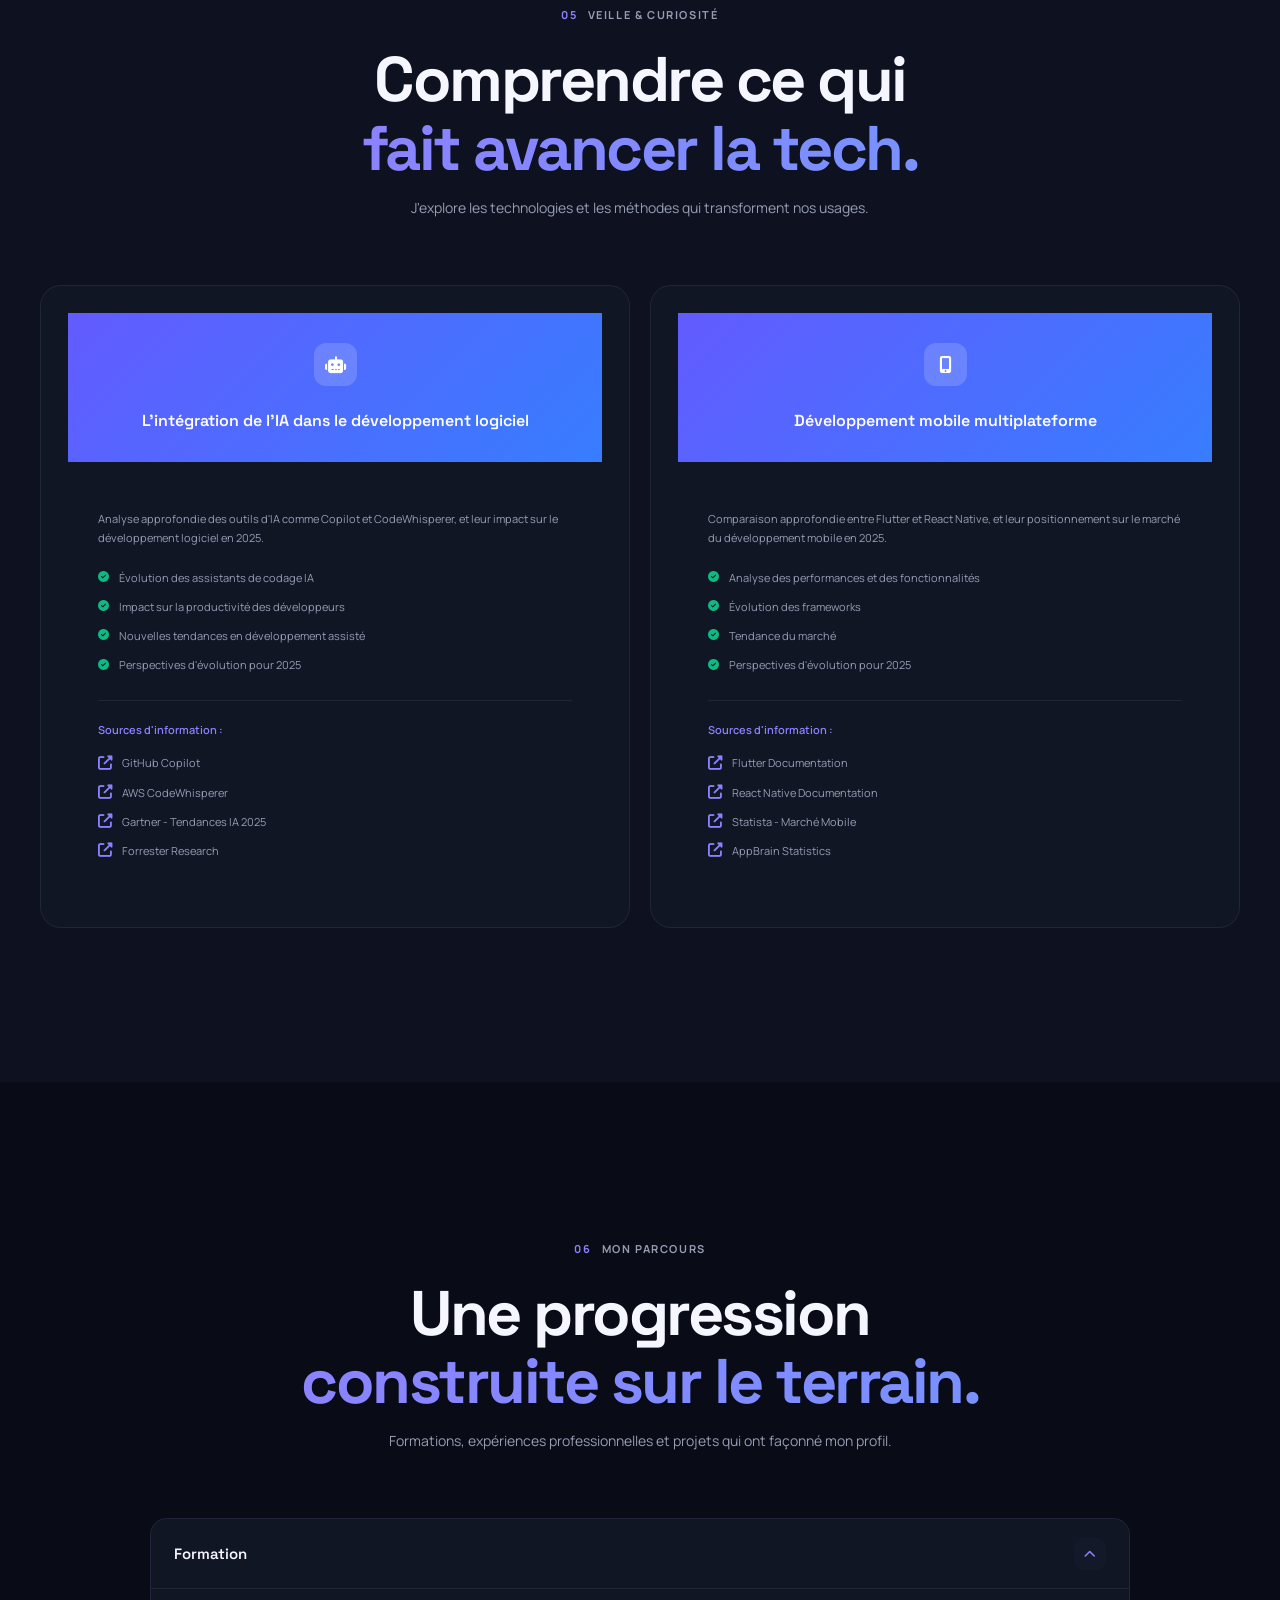
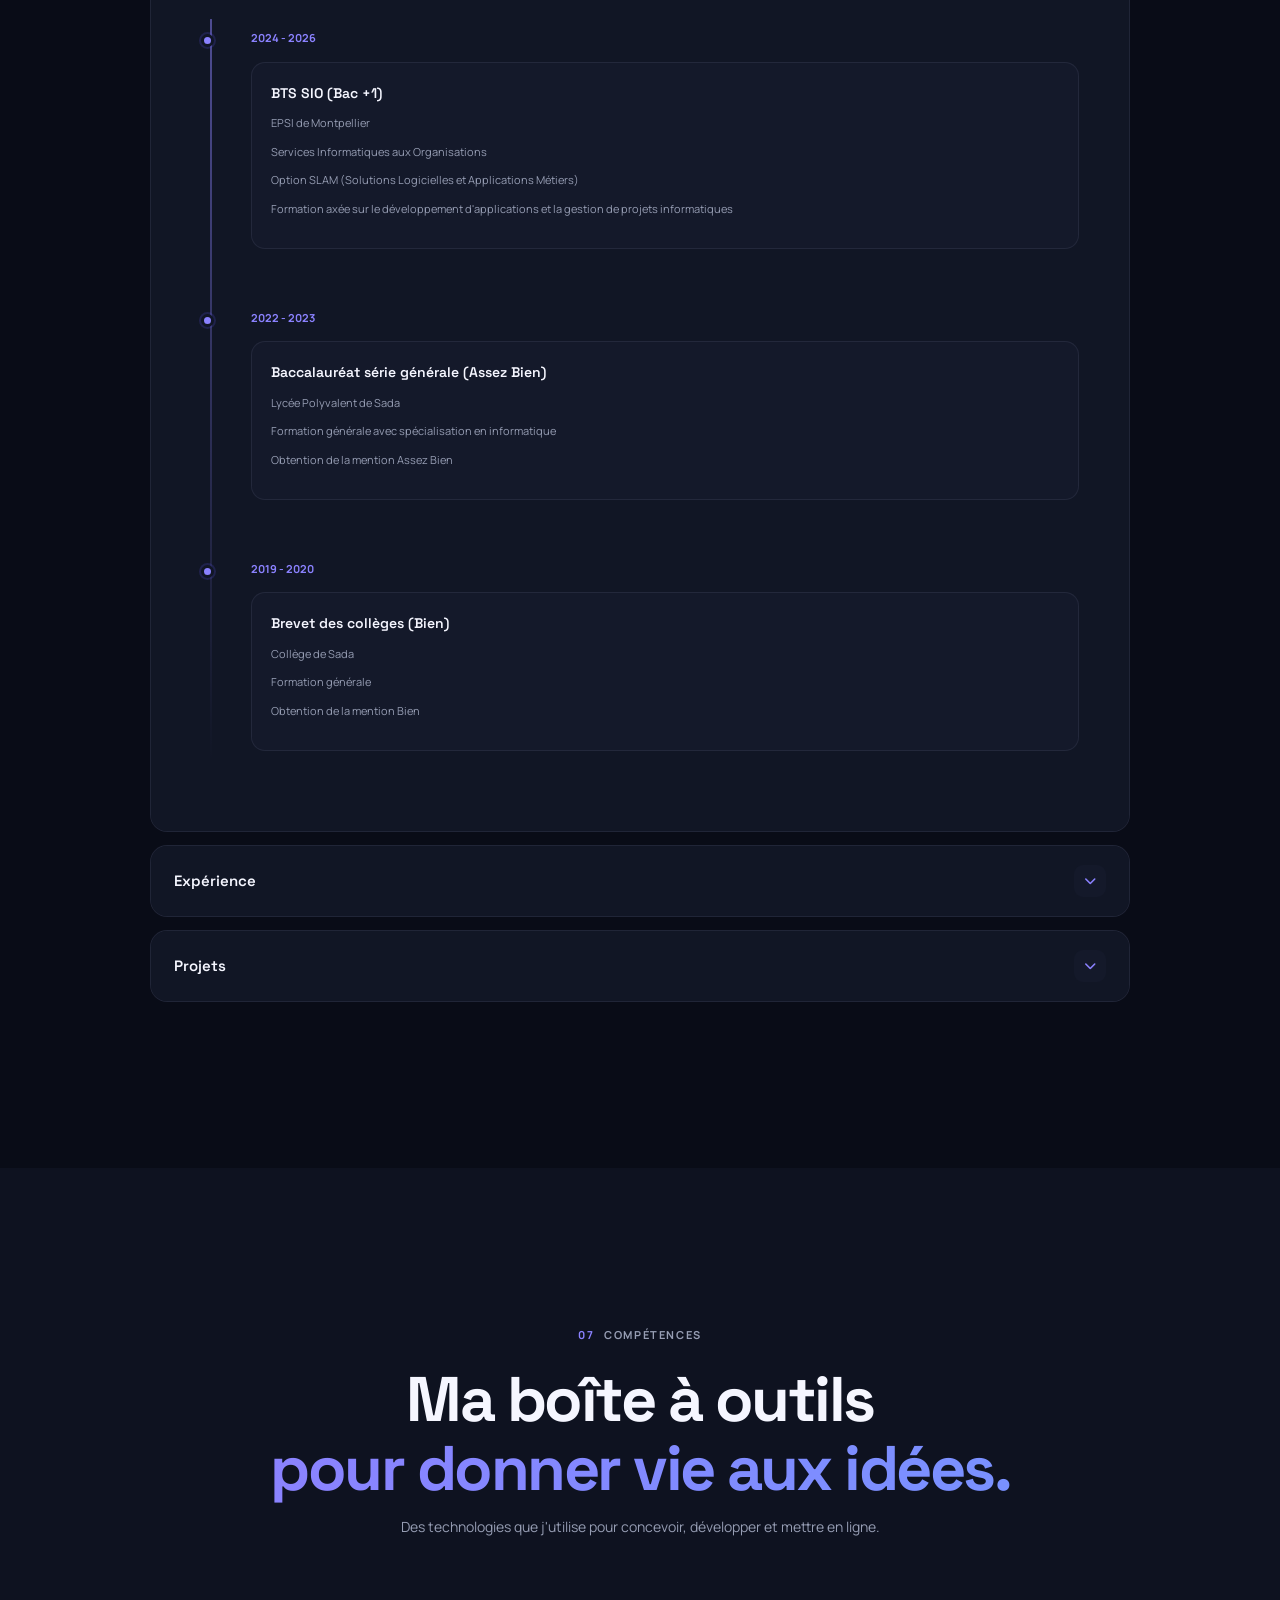
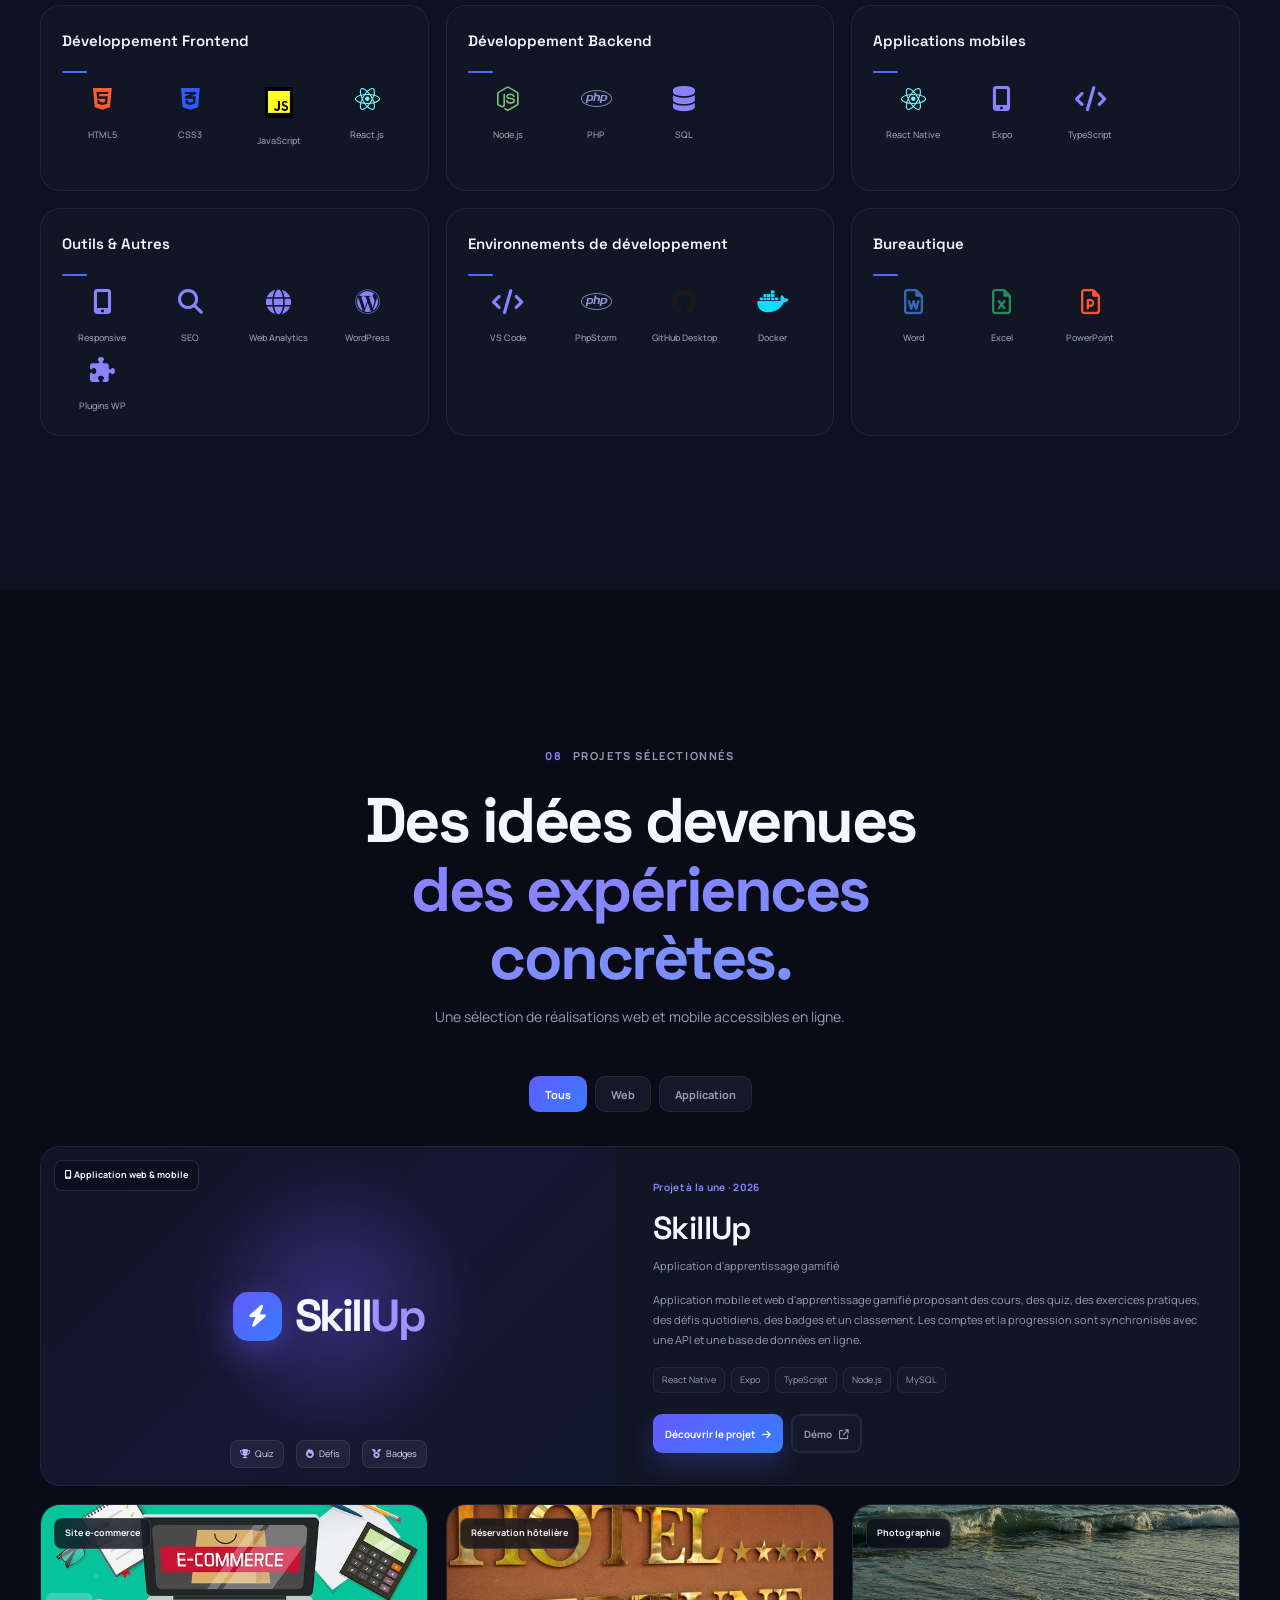
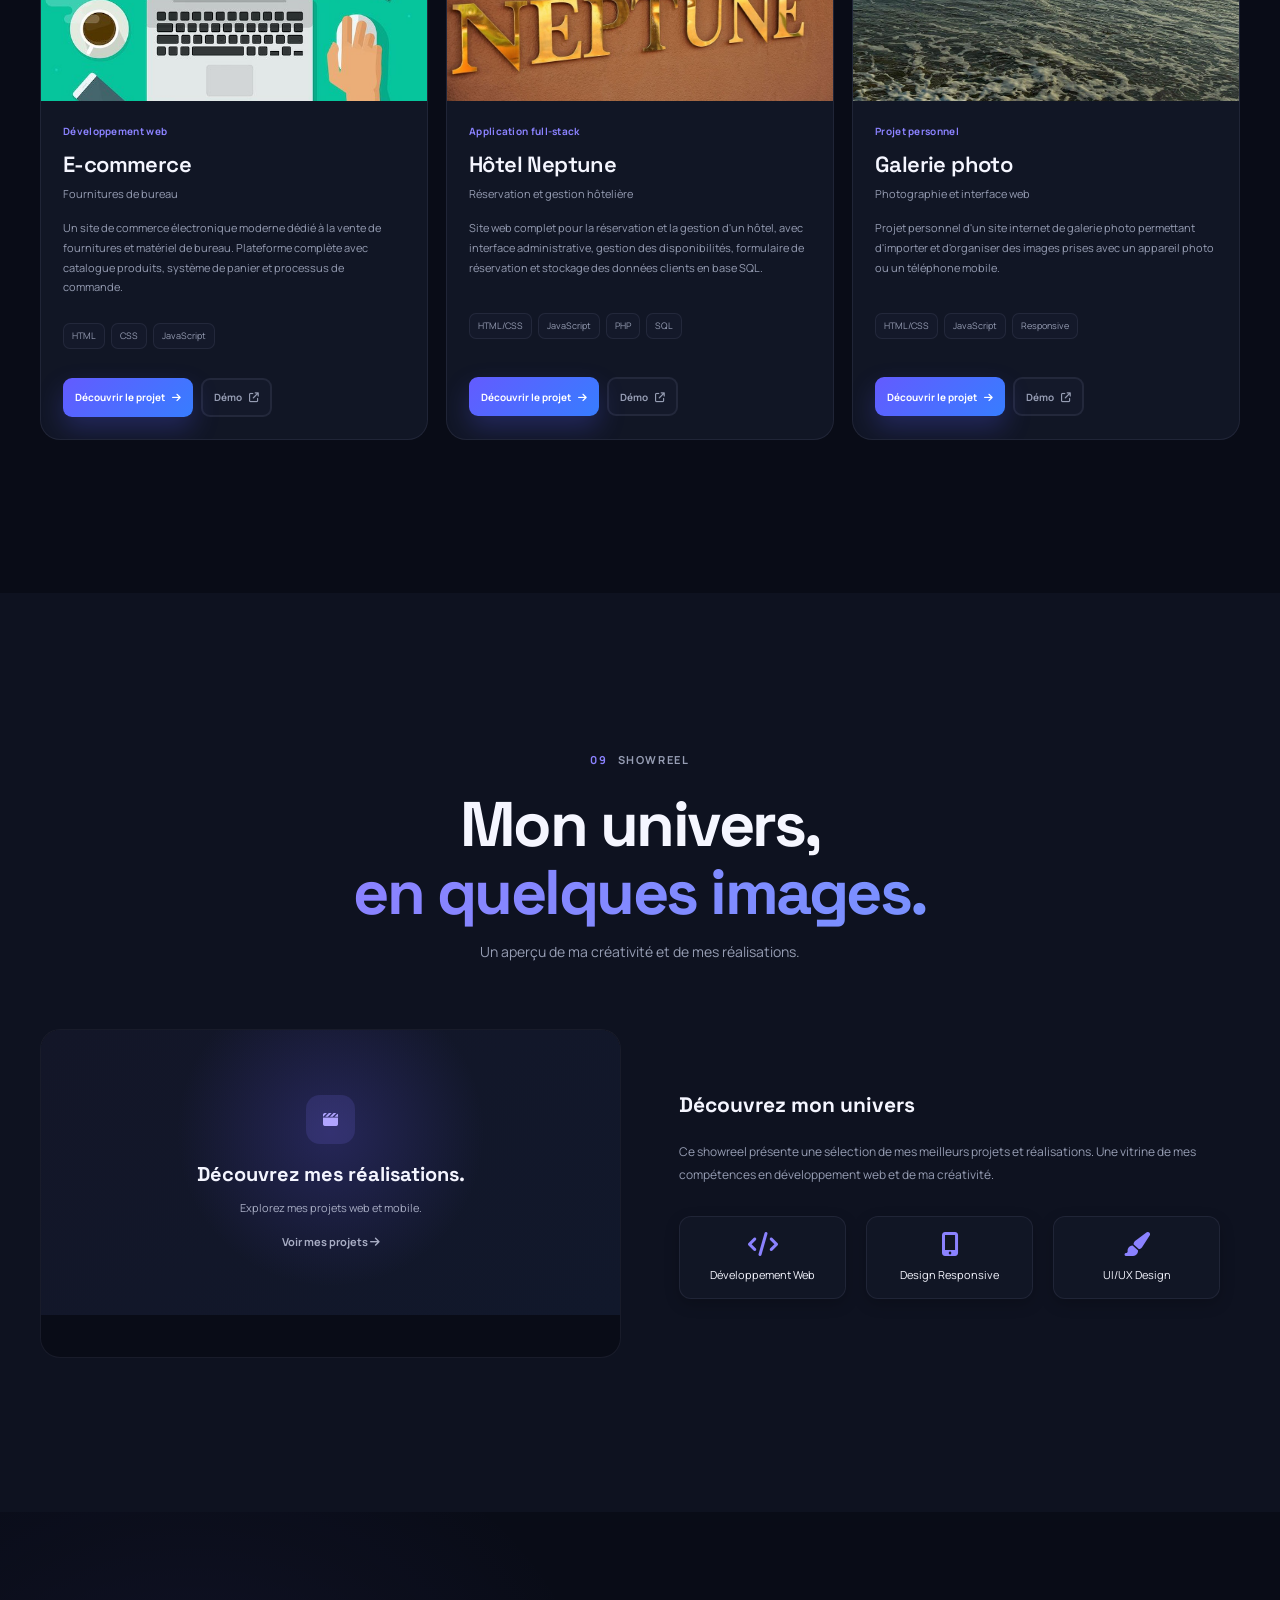
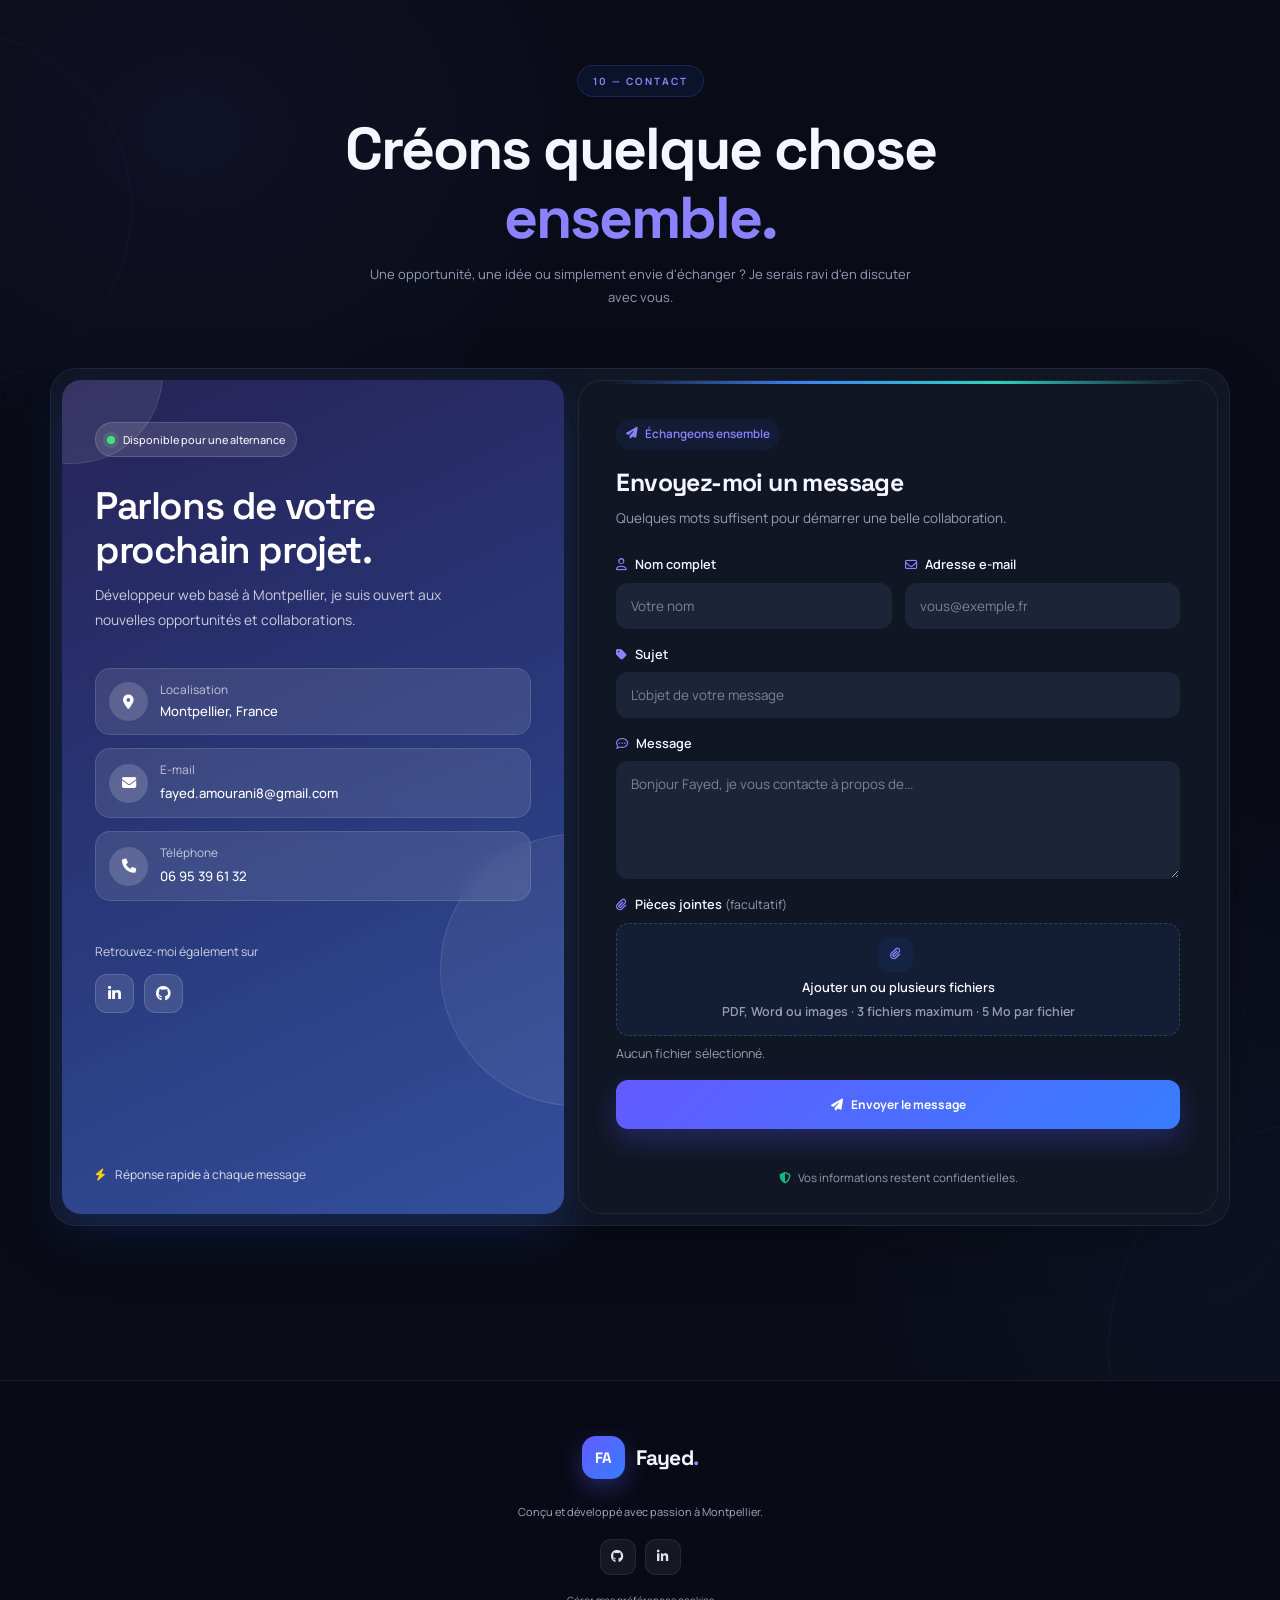
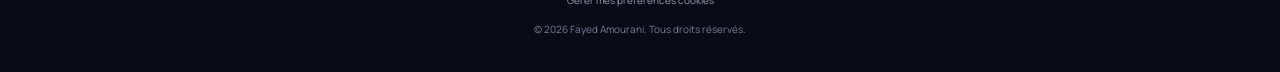
==== commit 153b2bc8: "Ajout d'animations premium sur l'ensemble du portfolio" ====
--- a/index.html
+++ b/index.html
@@ -18,6 +18,7 @@
     <link rel="preconnect" href="https://fonts.gstatic.com" crossorigin>
     <link rel="stylesheet" href="css/style.css?v=analytics-qr-20260825">
     <link rel="stylesheet" href="css/analytics.css?v=analytics-qr-20260825">
+    <link rel="stylesheet" href="css/motion.css?v=motion-premium-20260825">
     <link rel="stylesheet" href="https://cdnjs.cloudflare.com/ajax/libs/font-awesome/6.4.0/css/all.min.css">
     <link href="https://fonts.googleapis.com/css2?family=Manrope:wght@400;500;600;700;800&family=Space+Grotesk:wght@400;500;600;700&display=swap" rel="stylesheet">
 </head>
@@ -1119,6 +1120,7 @@
     <!-- Scripts -->
     <script src="js/main.js?v=analytics-qr-20260825"></script>
     <script src="js/analytics.js?v=analytics-qr-20260825"></script>
+    <script src="js/motion.js?v=motion-premium-20260825"></script>
     <script src="js/back-to-top.js"></script>
 </body>
 </html> 
--- a/css/motion.css
+++ b/css/motion.css
@@ -0,0 +1,558 @@
+:root {
+    --motion-ease: cubic-bezier(0.22, 1, 0.36, 1);
+    --motion-ease-soft: cubic-bezier(0.4, 0, 0.2, 1);
+    --motion-highlight: var(--detail-accent, var(--primary-color, #8b82ff));
+}
+
+.motion-scroll-progress {
+    position: fixed;
+    z-index: 1300;
+    top: 0;
+    right: 0;
+    left: 0;
+    height: 3px;
+    overflow: hidden;
+    pointer-events: none;
+}
+
+.motion-scroll-progress-fill {
+    display: block;
+    width: 100%;
+    height: 100%;
+    background: linear-gradient(90deg, var(--motion-highlight), #61a6ff, var(--motion-highlight));
+    background-size: 200% 100%;
+    box-shadow: 0 0 14px rgba(113, 111, 255, 0.48);
+    transform: scaleX(0);
+    transform-origin: left center;
+    transition: transform 0.12s linear;
+}
+
+html.motion-ready:not(.motion-reduced) .motion-scroll-progress-fill {
+    animation: motionGradientTravel 5s linear infinite;
+}
+
+html.motion-ready:not(.motion-reduced) .motion-reveal {
+    opacity: 0;
+    scale: 0.985;
+    translate: 0 27px;
+    transition:
+        opacity 0.68s var(--motion-ease),
+        translate 0.78s var(--motion-ease),
+        scale 0.78s var(--motion-ease),
+        border-color 0.3s ease,
+        box-shadow 0.3s ease,
+        background-color 0.3s ease;
+    transition-delay: var(--motion-delay, 0ms);
+    will-change: opacity, translate;
+}
+
+html.motion-ready:not(.motion-reduced) .motion-reveal.motion-visible {
+    opacity: 1;
+    scale: 1;
+    translate: 0 0;
+}
+
+html.motion-ready:not(.motion-reduced) .motion-reveal.motion-visible:hover {
+    transition-delay: 0ms;
+}
+
+html.motion-ready:not(.motion-reduced) .motion-hero-enter {
+    animation: motionHeroEntrance 0.85s var(--motion-ease) both;
+    animation-delay: var(--motion-hero-delay, 0ms);
+}
+
+html.motion-ready:not(.motion-reduced) .motion-stage-enter {
+    animation: motionStageEntrance 1.05s var(--motion-ease) both;
+    animation-delay: 420ms;
+}
+
+html.motion-ready:not(.motion-reduced) .motion-nav-enter {
+    animation: motionNavEntrance 0.72s ease both;
+}
+
+html.motion-ready:not(.motion-reduced) .portfolio-premium .hero-orbit {
+    animation: motionOrbitRotation 25s linear infinite;
+}
+
+html.motion-ready:not(.motion-reduced) .portfolio-premium .hero-orbit::before,
+html.motion-ready:not(.motion-reduced) .portfolio-premium .hero-orbit-two::after {
+    position: absolute;
+    top: calc(50% - 3px);
+    left: -3px;
+    width: 6px;
+    height: 6px;
+    background: #a49cff;
+    border-radius: 50%;
+    box-shadow: 0 0 18px rgba(153, 142, 255, 0.82);
+    content: "";
+}
+
+html.motion-ready:not(.motion-reduced) .portfolio-premium .hero-orbit-two {
+    animation-duration: 34s;
+    animation-direction: reverse;
+}
+
+html.motion-ready:not(.motion-reduced) .portfolio-premium .hero-orbit-two::after {
+    top: -3px;
+    left: calc(50% - 3px);
+    background: #7db3ff;
+}
+
+html.motion-ready:not(.motion-reduced) .portfolio-premium .hero-floating-projects {
+    animation: motionFloat 6.2s ease-in-out infinite;
+    animation-delay: 0.45s;
+}
+
+html.motion-ready:not(.motion-reduced) .portfolio-premium .hero-floating-code {
+    animation: motionFloatReverse 7s ease-in-out infinite;
+    animation-delay: 1.1s;
+}
+
+html.motion-ready:not(.motion-reduced) .portfolio-premium .hero-visual .hero-logo-frame {
+    box-shadow:
+        0 32px 100px rgba(0, 0, 0, 0.34),
+        0 0 45px rgba(125, 112, 255, 0.1);
+}
+
+html.motion-ready:not(.motion-reduced) .portfolio-premium .hero .shape {
+    animation: motionAmbientDrift 14s ease-in-out infinite alternate;
+}
+
+html.motion-ready:not(.motion-reduced) .portfolio-premium .hero .shape:nth-child(even) {
+    animation-duration: 18s;
+    animation-direction: alternate-reverse;
+}
+
+html.motion-ready:not(.motion-reduced) .project-hero::before {
+    animation: motionAmbientGlow 9s ease-in-out infinite alternate;
+}
+
+html.motion-ready:not(.motion-reduced) .portfolio-premium .hero h1 .highlight,
+html.motion-ready:not(.motion-reduced) .portfolio-premium .section-heading .section-title > span {
+    background-size: 210% 100%;
+    animation: motionGradientTravel 8s ease-in-out infinite;
+}
+
+html.motion-ready:not(.motion-reduced) .project-hero h1 > span {
+    background: linear-gradient(110deg, var(--detail-accent), #a8c8ff, var(--detail-accent));
+    background-clip: text;
+    background-size: 210% 100%;
+    color: transparent;
+    -webkit-background-clip: text;
+    -webkit-text-fill-color: transparent;
+    animation: motionGradientTravel 7s ease-in-out infinite;
+}
+
+html.motion-ready:not(.motion-reduced) .portfolio-premium .hero-availability > span,
+html.motion-ready:not(.motion-reduced) .portfolio-premium .cv-availability > span,
+html.motion-ready:not(.motion-reduced) .portfolio-premium .contact-availability-dot {
+    animation: motionAvailabilityPulse 2.4s ease-in-out infinite;
+}
+
+html.motion-ready:not(.motion-reduced) .portfolio-premium .scroll-down i {
+    animation: motionArrowDown 1.9s ease-in-out infinite;
+}
+
+.portfolio-premium .btn-primary,
+.detail-button-primary {
+    position: relative;
+    overflow: hidden;
+    isolation: isolate;
+}
+
+.portfolio-premium .btn-primary::after,
+.detail-button-primary::after {
+    position: absolute;
+    z-index: -1;
+    top: -90%;
+    left: -55%;
+    width: 43%;
+    height: 280%;
+    background: rgba(255, 255, 255, 0.2);
+    content: "";
+    opacity: 0;
+    pointer-events: none;
+    transform: rotate(20deg) translateX(-125%);
+    transition: transform 0.72s var(--motion-ease), opacity 0.25s ease;
+}
+
+.portfolio-premium .btn-primary:hover::after,
+.detail-button-primary:hover::after {
+    opacity: 1;
+    transform: rotate(20deg) translateX(460%);
+}
+
+.portfolio-premium .btn-primary > i,
+.detail-button > i,
+.project-live-link > i,
+.cv-contact-link > i,
+.detail-footer > a > i {
+    transition: transform 0.3s var(--motion-ease);
+}
+
+.portfolio-premium .btn-primary:hover > i,
+.detail-button:hover > i,
+.project-live-link:hover > i,
+.cv-contact-link:hover > i,
+.detail-footer > a:hover > i {
+    transform: translateX(3px);
+}
+
+.motion-interactive-card {
+    position: relative;
+    isolation: isolate;
+}
+
+.motion-interactive-card::after {
+    position: absolute;
+    z-index: 2;
+    inset: 0;
+    background: radial-gradient(
+        270px circle at var(--motion-pointer-x, 50%) var(--motion-pointer-y, 50%),
+        rgba(133, 120, 255, 0.13),
+        transparent 55%
+    );
+    border-radius: inherit;
+    content: "";
+    opacity: 0;
+    pointer-events: none;
+    transition: opacity 0.32s ease;
+}
+
+@media (hover: hover) and (pointer: fine) {
+    html.motion-ready:not(.motion-reduced) .motion-interactive-card:hover::after {
+        opacity: 1;
+    }
+
+    html.motion-ready:not(.motion-reduced) .motion-tilt {
+        transform:
+            perspective(1100px)
+            rotateX(var(--motion-tilt-x, 0deg))
+            rotateY(var(--motion-tilt-y, 0deg));
+        transition:
+            transform 0.36s var(--motion-ease),
+            box-shadow 0.36s ease,
+            border-color 0.3s ease;
+        will-change: transform;
+    }
+
+    html.motion-ready:not(.motion-reduced) .portfolio-premium .hero-logo-frame.motion-tilt {
+        transform:
+            perspective(1100px)
+            rotateX(var(--motion-tilt-x, 0deg))
+            rotateY(var(--motion-tilt-y, 0deg));
+    }
+
+    html.motion-ready:not(.motion-reduced) .motion-interactive-card:hover .feature-icon,
+    html.motion-ready:not(.motion-reduced) .motion-interactive-card:hover .identity-header > i,
+    html.motion-ready:not(.motion-reduced) .motion-interactive-card:hover .option-icon,
+    html.motion-ready:not(.motion-reduced) .motion-interactive-card:hover .about-feature-icon {
+        transform: translateY(-3px) rotate(-5deg);
+    }
+
+    html.motion-ready:not(.motion-reduced) .motion-interactive-card:hover .challenge-index {
+        transform: translateX(4px);
+    }
+}
+
+.feature-icon,
+.identity-header > i,
+.option-icon,
+.about-feature-icon,
+.challenge-index {
+    transition: transform 0.35s var(--motion-ease), background-color 0.3s ease;
+}
+
+html.motion-ready:not(.motion-reduced) .feature-card:hover,
+html.motion-ready:not(.motion-reduced) .challenge-card:hover,
+html.motion-ready:not(.motion-reduced) .stack-group:hover,
+html.motion-ready:not(.motion-reduced) .overview-callout:hover,
+html.motion-ready:not(.motion-reduced) .visual-card:hover {
+    border-color: color-mix(in srgb, var(--detail-accent) 38%, transparent);
+    box-shadow: 0 18px 48px rgba(0, 0, 0, 0.14);
+    transform: translateY(-5px);
+}
+
+.feature-card,
+.challenge-card,
+.stack-group,
+.overview-callout,
+.visual-card {
+    transition:
+        transform 0.35s var(--motion-ease),
+        border-color 0.3s ease,
+        box-shadow 0.3s ease;
+}
+
+.visual-image > img,
+.project-stage > img {
+    transition: transform 0.8s var(--motion-ease);
+}
+
+html.motion-ready:not(.motion-reduced) .visual-card:hover .visual-image > img,
+html.motion-ready:not(.motion-reduced) .project-stage:hover > img {
+    transform: scale(1.055);
+}
+
+.stack-tags > span,
+.project-tags > span,
+.technology-strip-list > span {
+    transition:
+        transform 0.28s var(--motion-ease),
+        color 0.25s ease,
+        border-color 0.25s ease,
+        background-color 0.25s ease;
+}
+
+.stack-tags > span:hover,
+.project-tags > span:hover,
+.technology-strip-list > span:hover {
+    color: var(--motion-highlight);
+    transform: translateY(-3px);
+}
+
+html.motion-ready:not(.motion-reduced) .skillup-progress > span {
+    transform-origin: left center;
+    animation: motionProgressFill 1.25s var(--motion-ease) 0.75s both;
+}
+
+html.motion-ready:not(.motion-reduced) .skillup-preview-main {
+    animation: motionPreviewFloat 6.5s ease-in-out infinite;
+}
+
+html.motion-ready:not(.motion-reduced) .skillup-preview-card:nth-child(2) {
+    animation: motionPreviewFloat 5.8s ease-in-out 0.55s infinite;
+}
+
+html.motion-ready:not(.motion-reduced) .skillup-preview-card:nth-child(3) {
+    animation: motionPreviewFloat 6.2s ease-in-out 1s infinite;
+}
+
+html.motion-ready:not(.motion-reduced) .cv-qr-card > img {
+    transition: transform 0.38s var(--motion-ease), box-shadow 0.3s ease;
+}
+
+html.motion-ready:not(.motion-reduced) .cv-qr-card:hover > img {
+    box-shadow: 0 8px 23px rgba(73, 69, 139, 0.16);
+    transform: scale(1.045) rotate(-2deg);
+}
+
+html.motion-ready:not(.motion-reduced) .contact-form-field input:focus,
+html.motion-ready:not(.motion-reduced) .contact-form-field textarea:focus {
+    transform: translateY(-1px);
+}
+
+html.motion-ready:not(.motion-reduced) .project-scroll-top:hover > i,
+html.motion-ready:not(.motion-reduced) .scroll-top:hover > i {
+    animation: motionArrowUp 0.75s var(--motion-ease);
+}
+
+@keyframes motionHeroEntrance {
+    from {
+        opacity: 0;
+        transform: translate3d(0, 18px, 0);
+    }
+
+    to {
+        opacity: 1;
+        transform: translate3d(0, 0, 0);
+    }
+}
+
+@keyframes motionStageEntrance {
+    from {
+        opacity: 0;
+        scale: 0.965;
+        translate: 0 24px;
+    }
+
+    to {
+        opacity: 1;
+        scale: 1;
+        translate: 0 0;
+    }
+}
+
+@keyframes motionNavEntrance {
+    from {
+        opacity: 0;
+        filter: blur(5px);
+    }
+
+    to {
+        opacity: 1;
+        filter: blur(0);
+    }
+}
+
+@keyframes motionOrbitRotation {
+    from {
+        transform: rotate(0deg);
+    }
+
+    to {
+        transform: rotate(360deg);
+    }
+}
+
+@keyframes motionFloat {
+    0%,
+    100% {
+        transform: translate3d(0, 0, 0);
+    }
+
+    50% {
+        transform: translate3d(0, -9px, 0);
+    }
+}
+
+@keyframes motionFloatReverse {
+    0%,
+    100% {
+        transform: translate3d(0, 0, 0);
+    }
+
+    50% {
+        transform: translate3d(0, 8px, 0);
+    }
+}
+
+@keyframes motionAmbientDrift {
+    from {
+        transform: translate3d(-12px, 0, 0) scale(1);
+    }
+
+    to {
+        transform: translate3d(16px, -16px, 0) scale(1.07);
+    }
+}
+
+@keyframes motionAmbientGlow {
+    from {
+        opacity: 0.6;
+        transform: translate3d(-18px, 0, 0) scale(0.92);
+    }
+
+    to {
+        opacity: 1;
+        transform: translate3d(20px, 12px, 0) scale(1.09);
+    }
+}
+
+@keyframes motionGradientTravel {
+    0%,
+    100% {
+        background-position: 0% 50%;
+    }
+
+    50% {
+        background-position: 100% 50%;
+    }
+}
+
+@keyframes motionAvailabilityPulse {
+    0%,
+    100% {
+        box-shadow: 0 0 0 0 rgba(57, 196, 131, 0.36);
+    }
+
+    55% {
+        box-shadow: 0 0 0 6px rgba(57, 196, 131, 0);
+    }
+}
+
+@keyframes motionArrowDown {
+    0%,
+    100% {
+        transform: translateY(0);
+    }
+
+    50% {
+        transform: translateY(4px);
+    }
+}
+
+@keyframes motionArrowUp {
+    0%,
+    100% {
+        transform: translateY(0);
+    }
+
+    45% {
+        transform: translateY(-4px);
+    }
+}
+
+@keyframes motionProgressFill {
+    from {
+        transform: scaleX(0);
+    }
+
+    to {
+        transform: scaleX(1);
+    }
+}
+
+@keyframes motionPreviewFloat {
+    0%,
+    100% {
+        translate: 0 0;
+    }
+
+    50% {
+        translate: 0 -5px;
+    }
+}
+
+@media (max-width: 680px) {
+    .motion-scroll-progress {
+        height: 2px;
+    }
+
+    html.motion-ready:not(.motion-reduced) .motion-reveal {
+        scale: 1;
+        translate: 0 17px;
+        transition-duration: 0.48s, 0.56s, 0.56s, 0.3s, 0.3s, 0.3s;
+    }
+
+    html.motion-ready:not(.motion-reduced) .portfolio-premium .hero-floating-projects,
+    html.motion-ready:not(.motion-reduced) .portfolio-premium .hero-floating-code {
+        animation-duration: 8s;
+    }
+
+    html.motion-ready:not(.motion-reduced) .skillup-preview-main,
+    html.motion-ready:not(.motion-reduced) .skillup-preview-card {
+        animation: none;
+    }
+
+    .motion-interactive-card::after {
+        display: none;
+    }
+}
+
+@media (prefers-reduced-motion: reduce) {
+    html.motion-ready .motion-reveal,
+    html.motion-ready .motion-reveal.motion-visible {
+        opacity: 1;
+        scale: 1;
+        translate: 0 0;
+    }
+
+    .motion-scroll-progress-fill,
+    .motion-hero-enter,
+    .motion-stage-enter,
+    .motion-nav-enter,
+    .hero-orbit,
+    .hero-floating-card,
+    .skillup-preview-main,
+    .skillup-preview-card,
+    .skillup-progress > span,
+    .scroll-down i,
+    .project-hero::before {
+        animation: none !important;
+    }
+
+    .motion-scroll-progress-fill {
+        transition: none;
+    }
+}
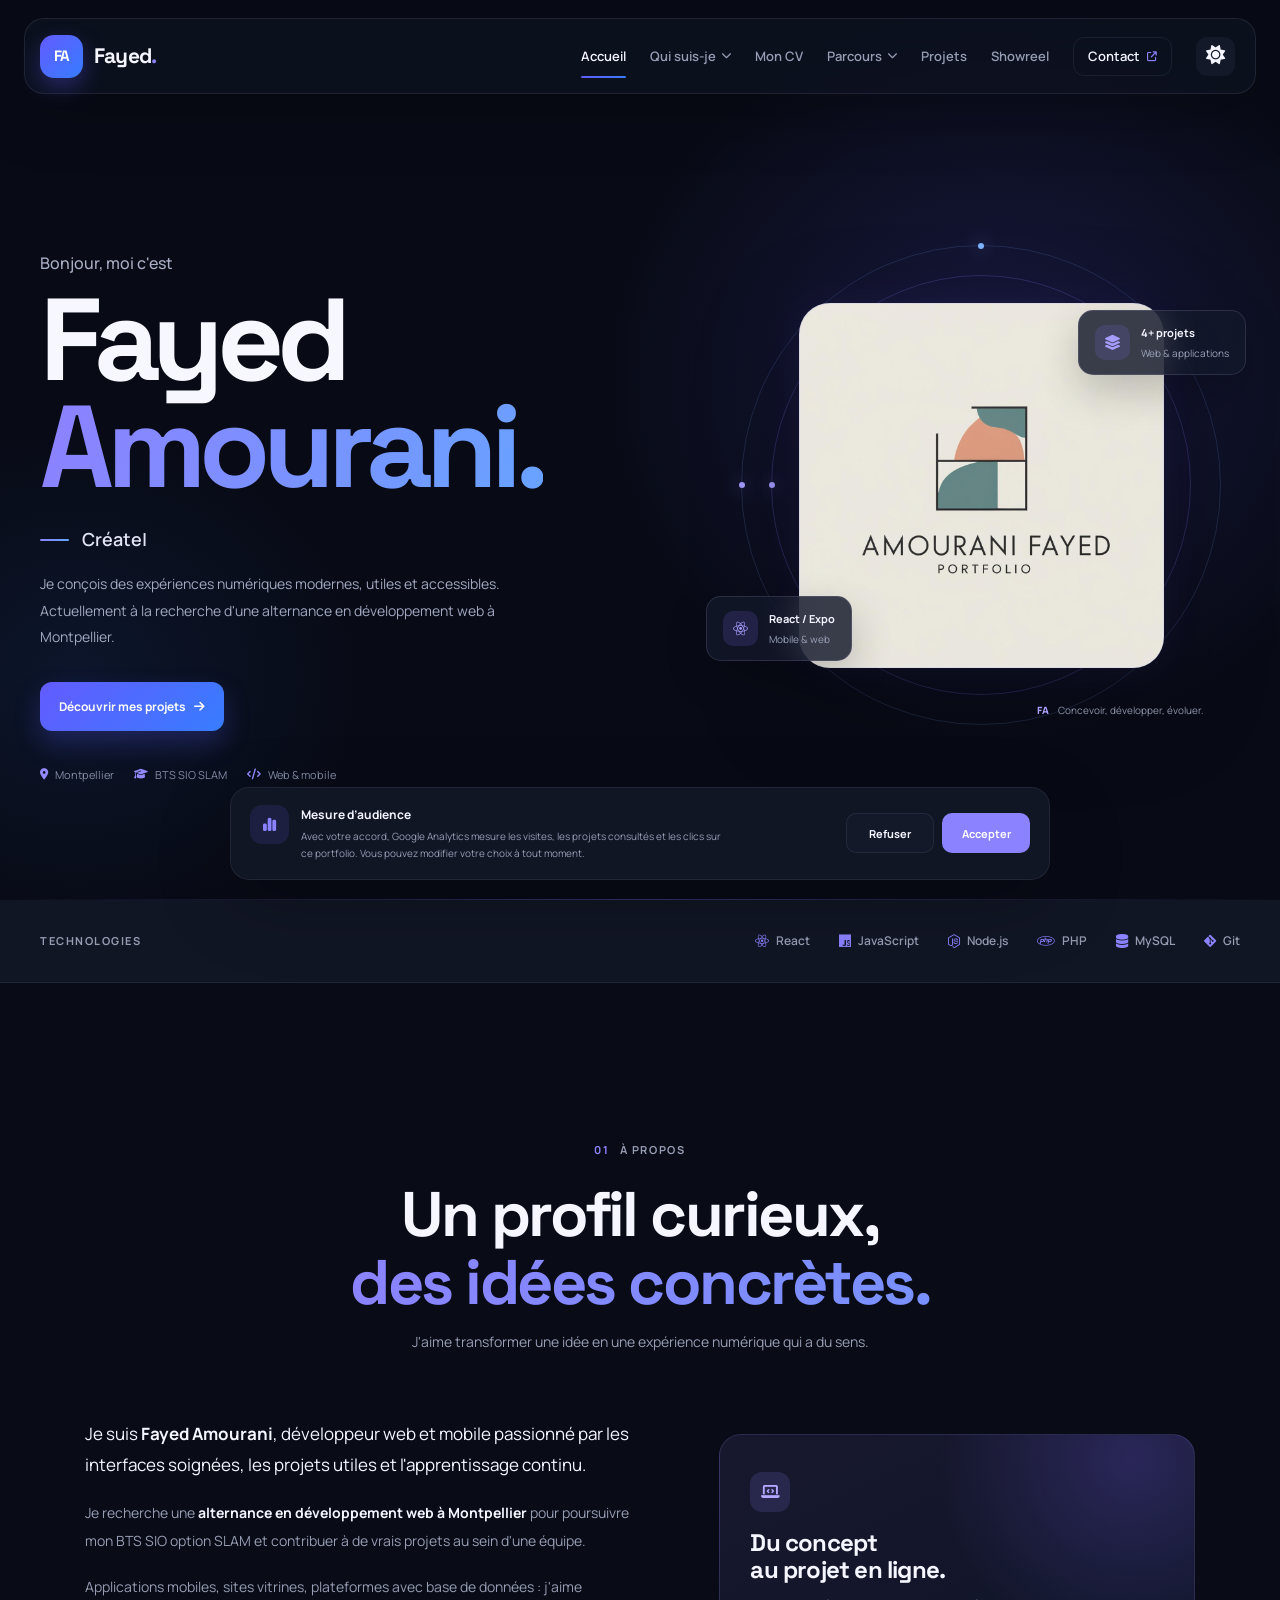
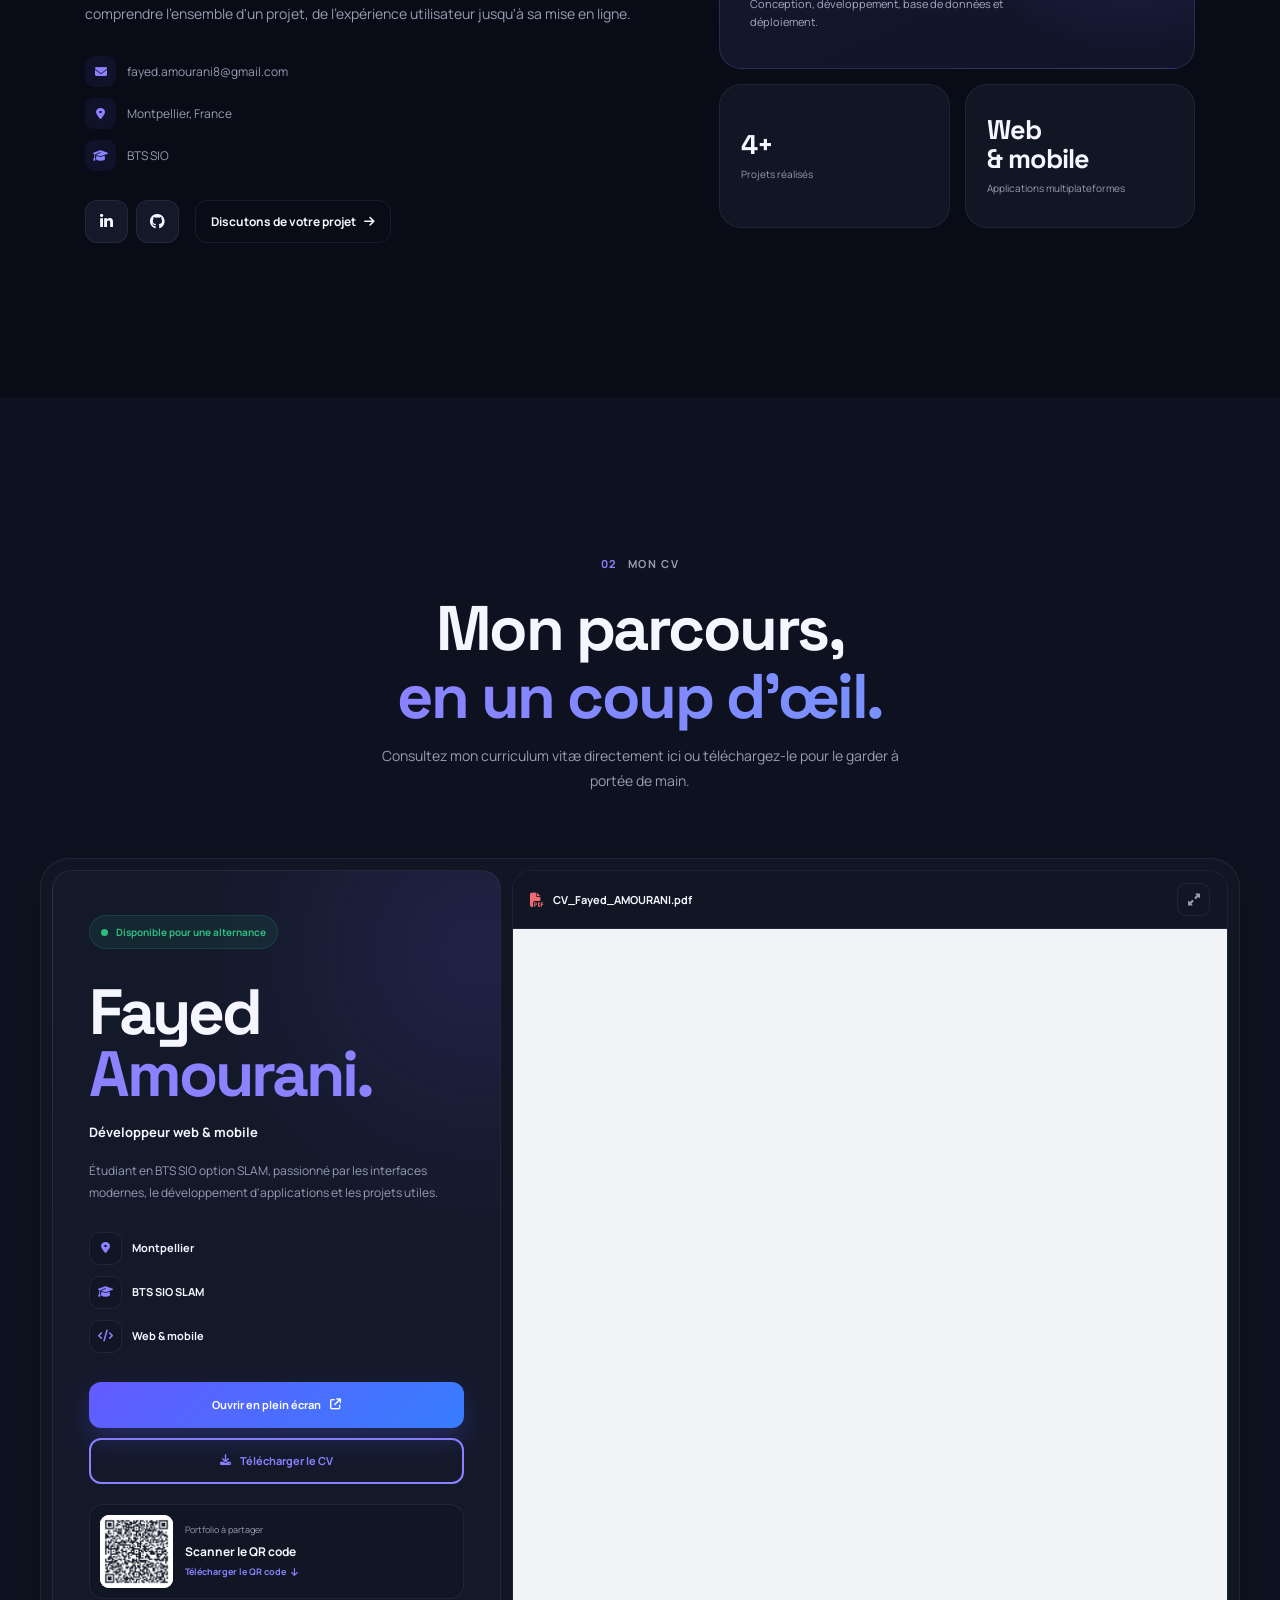
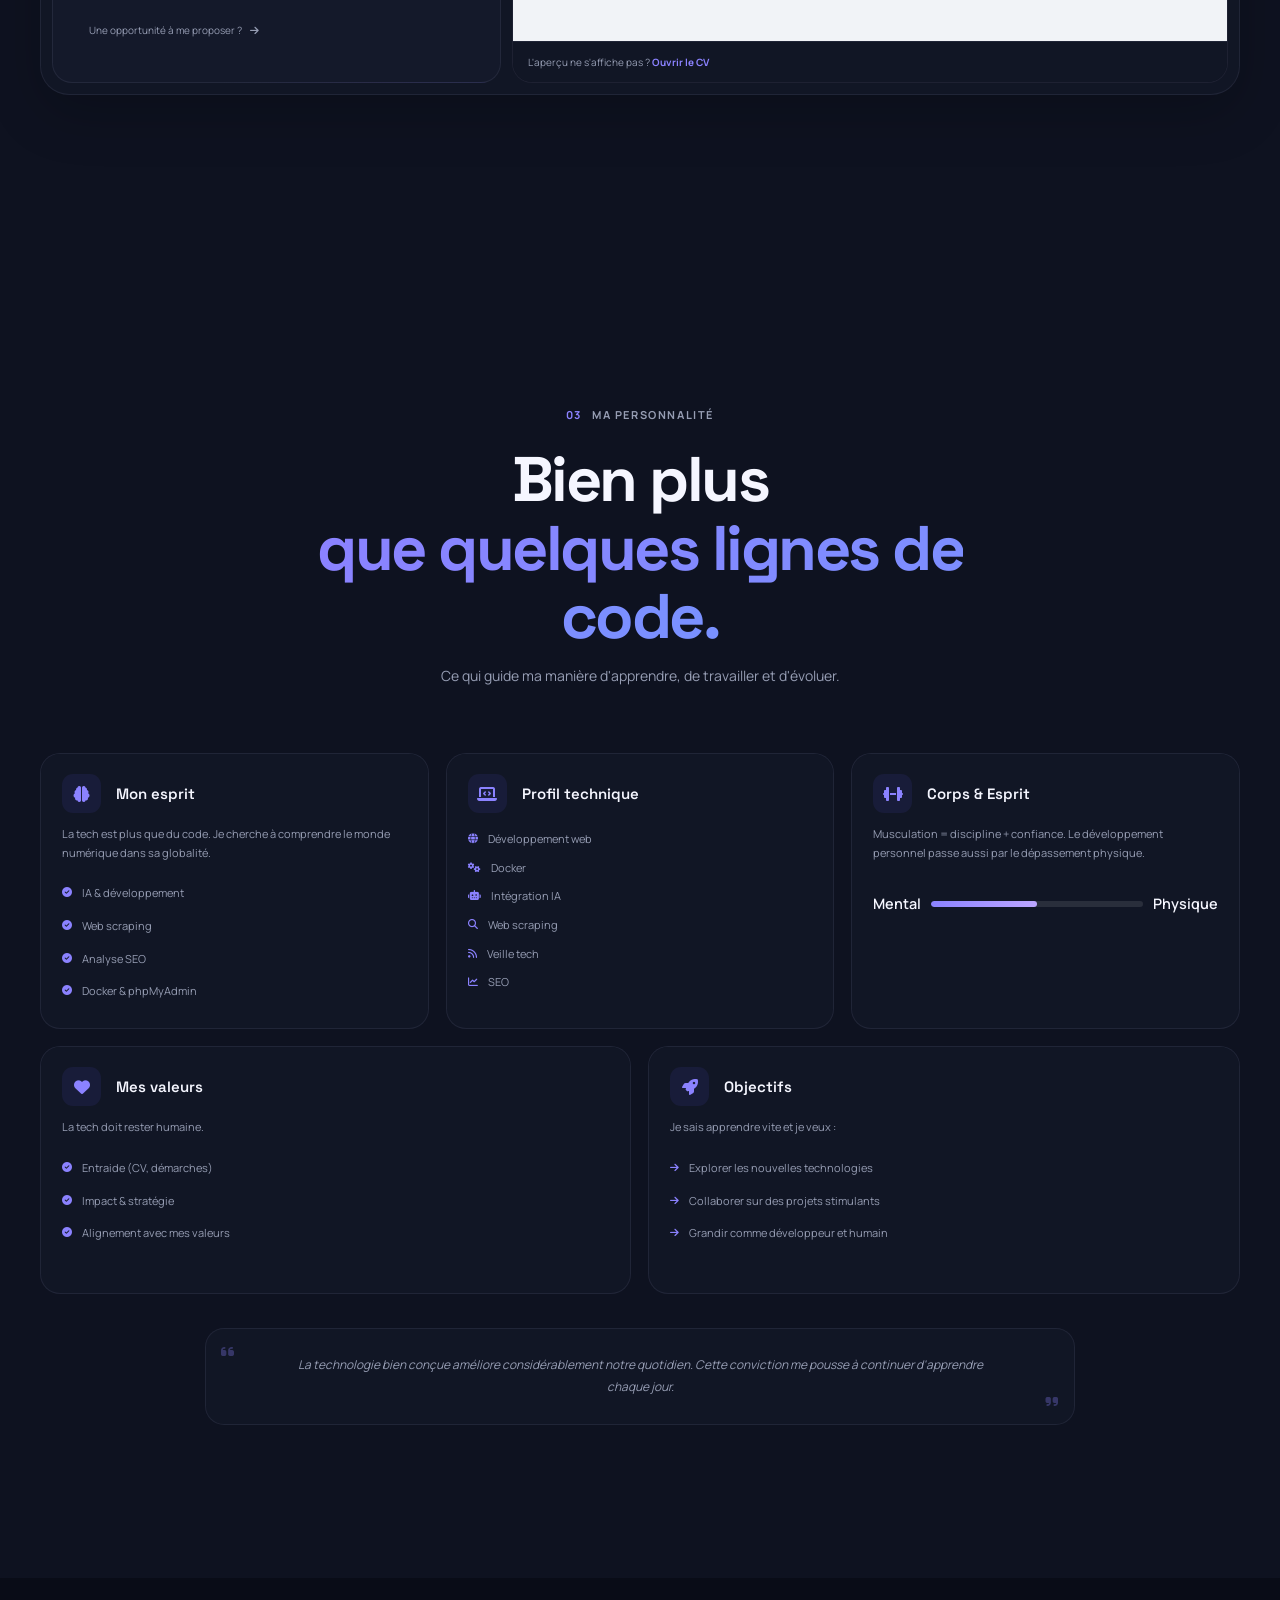
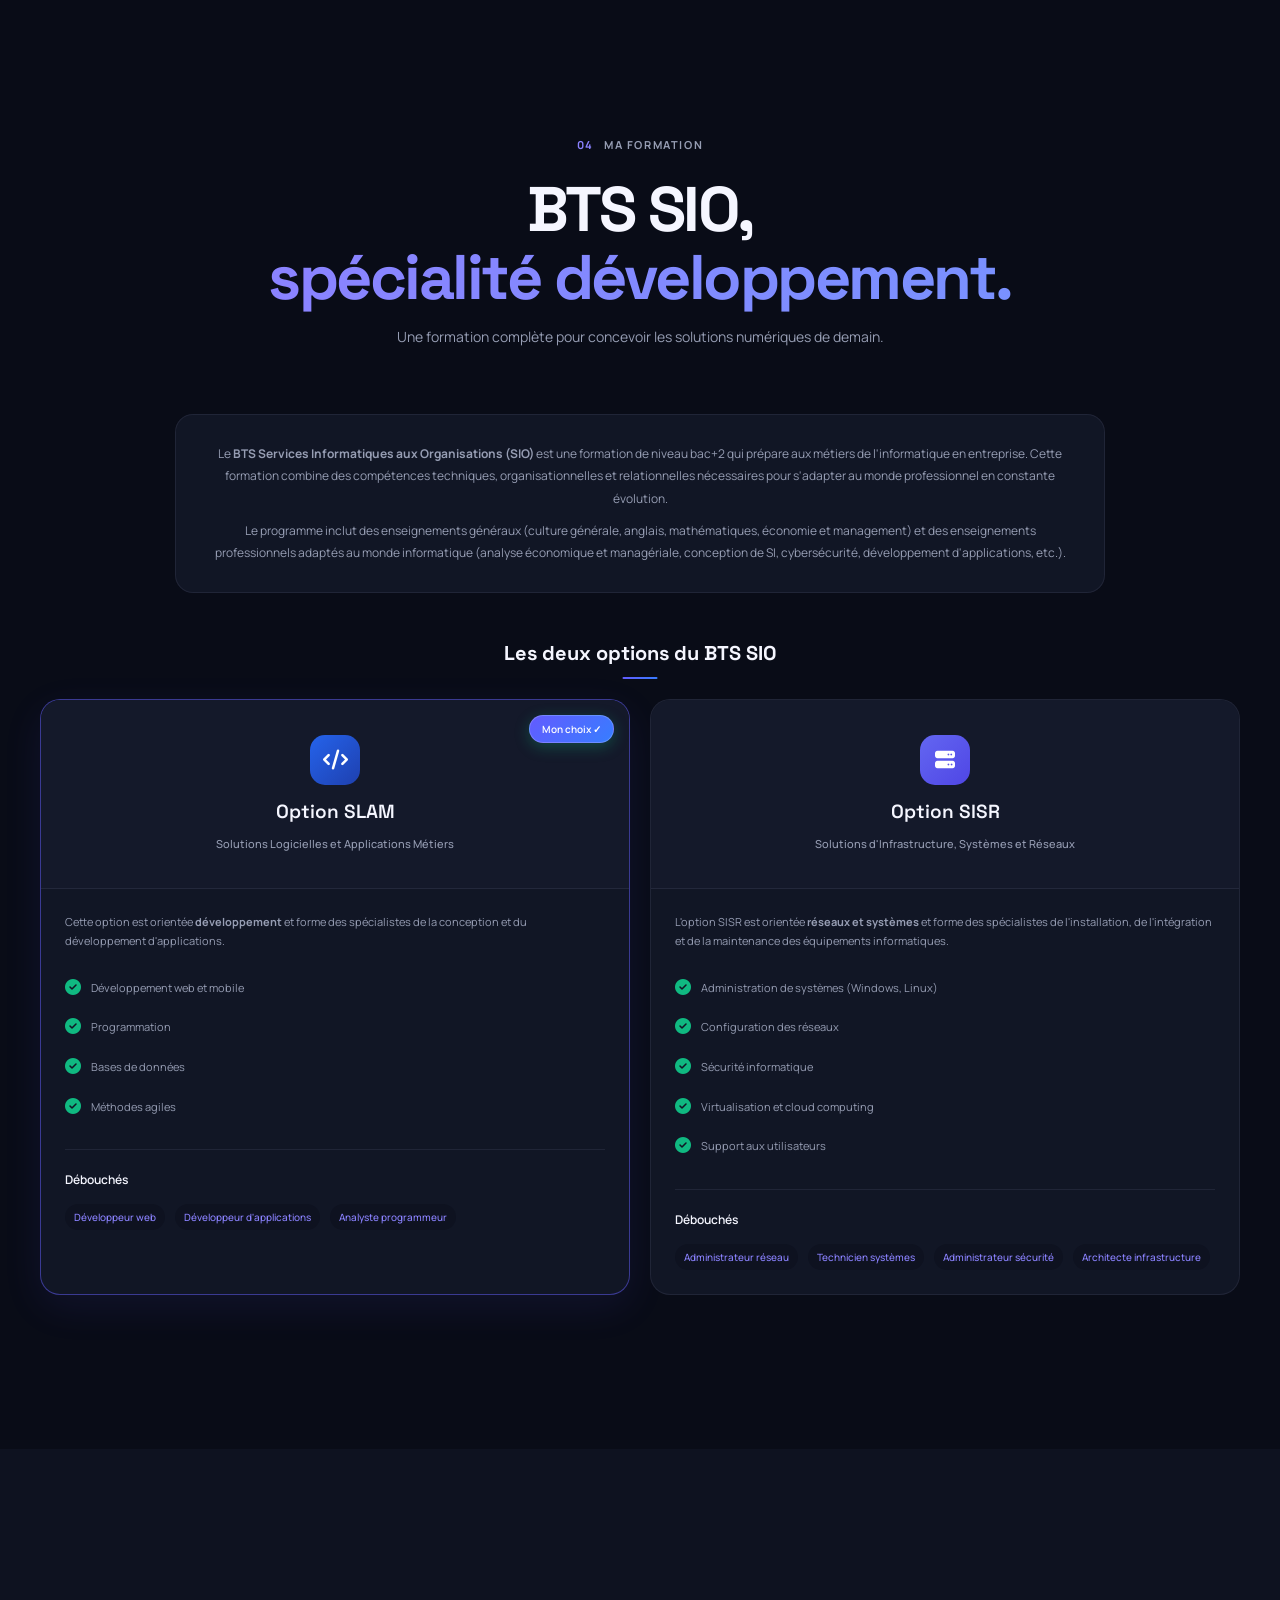
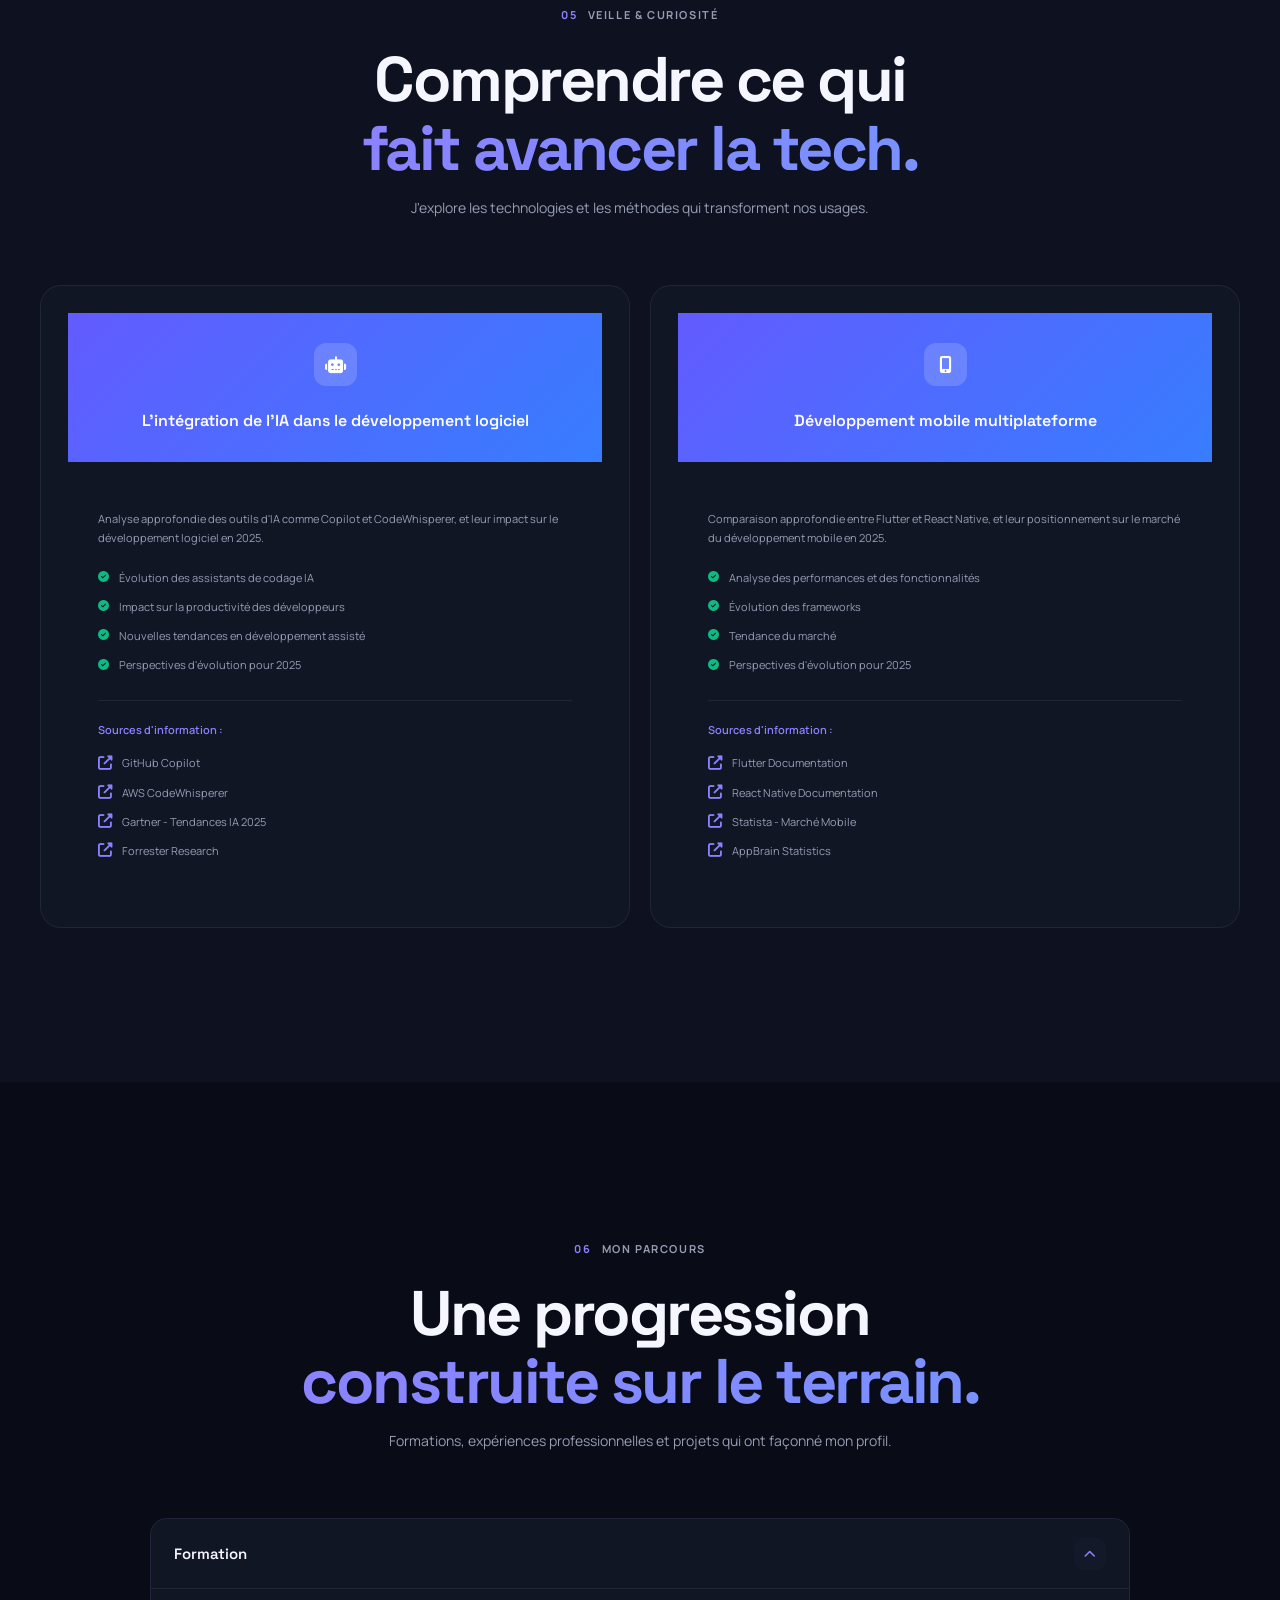
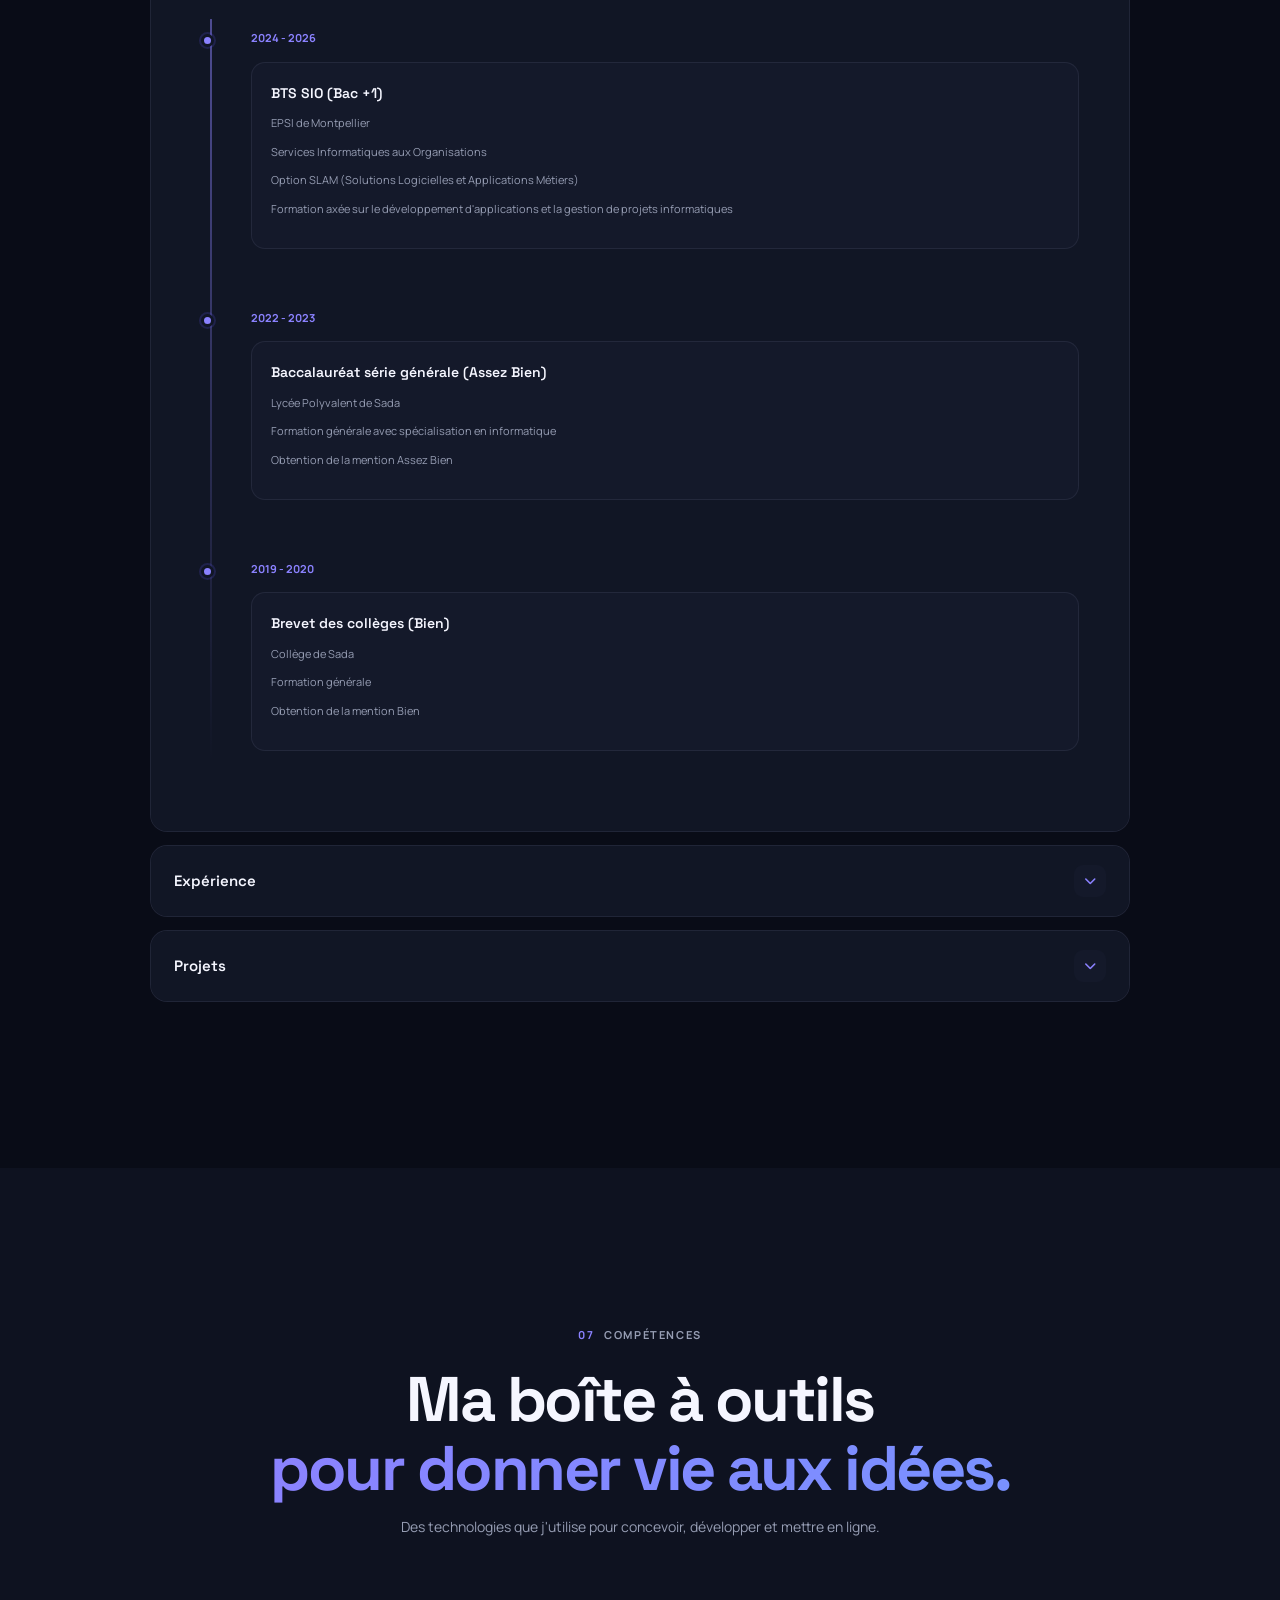
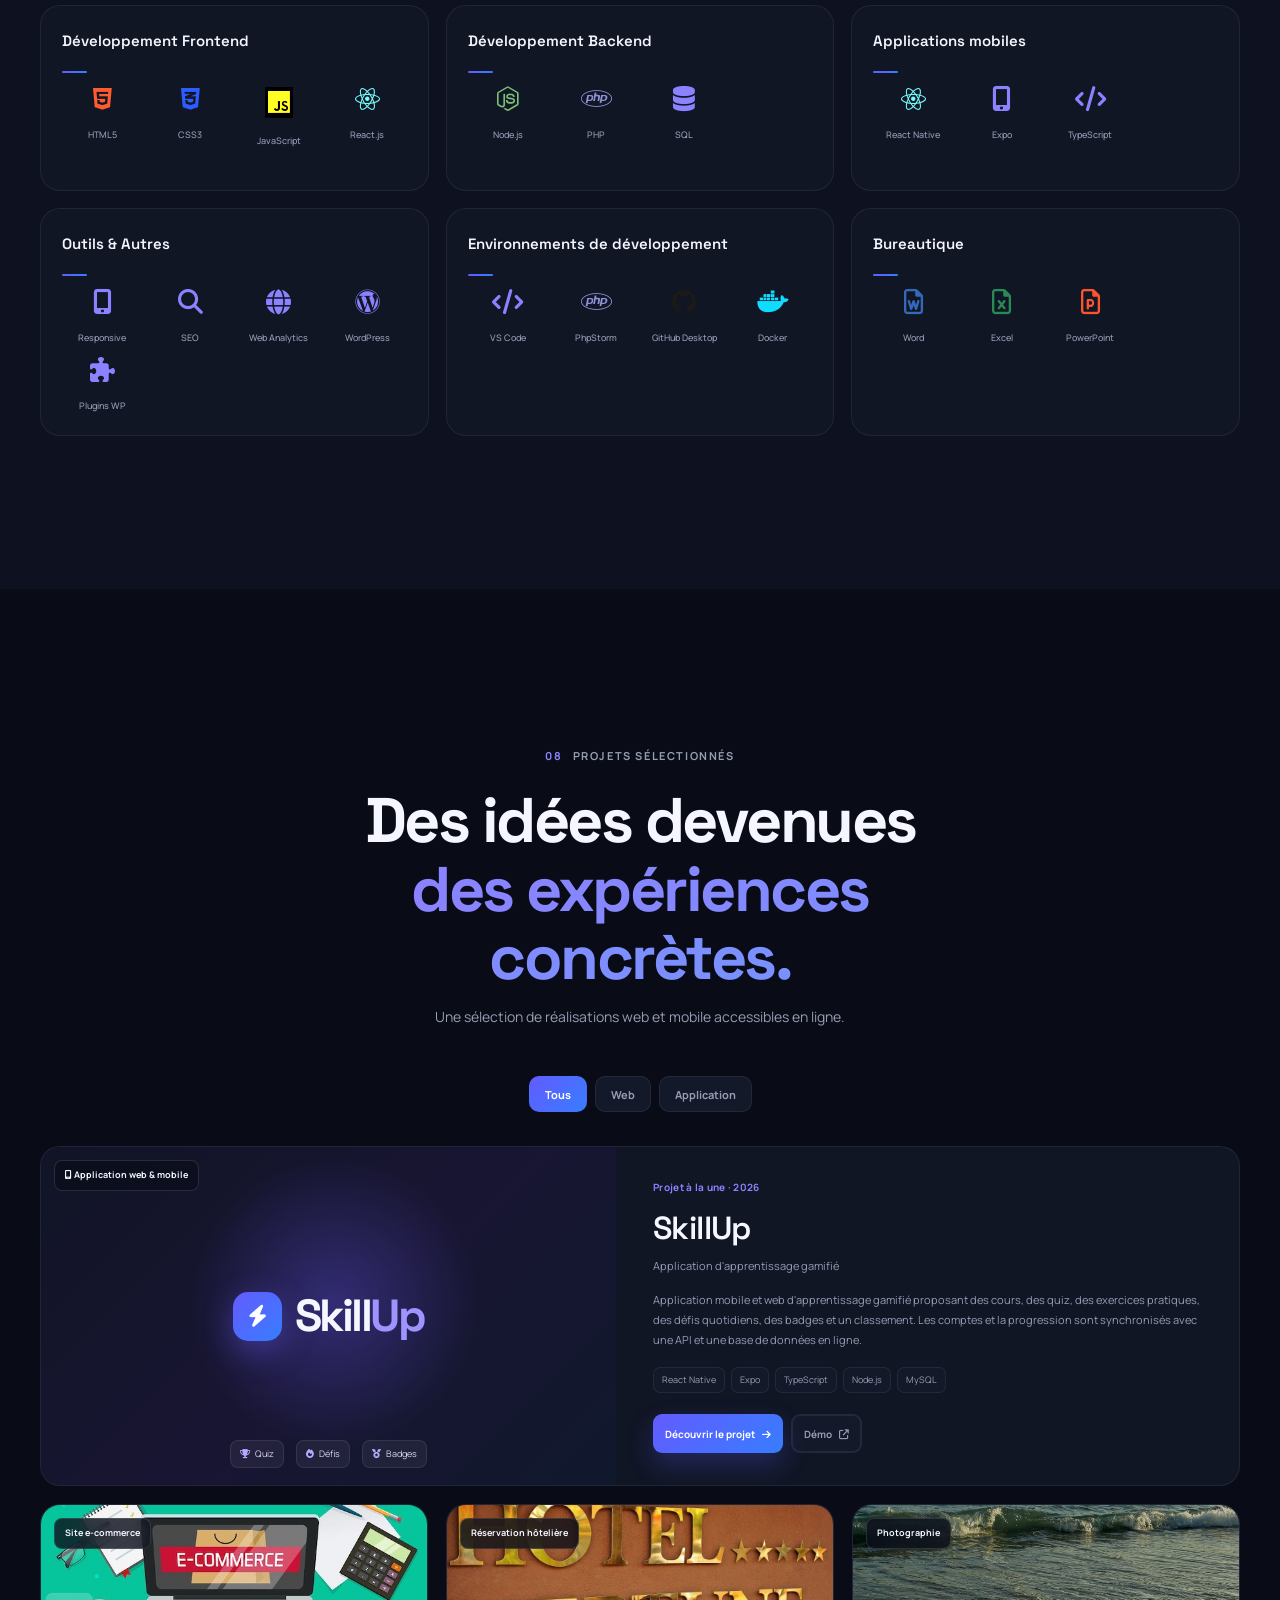
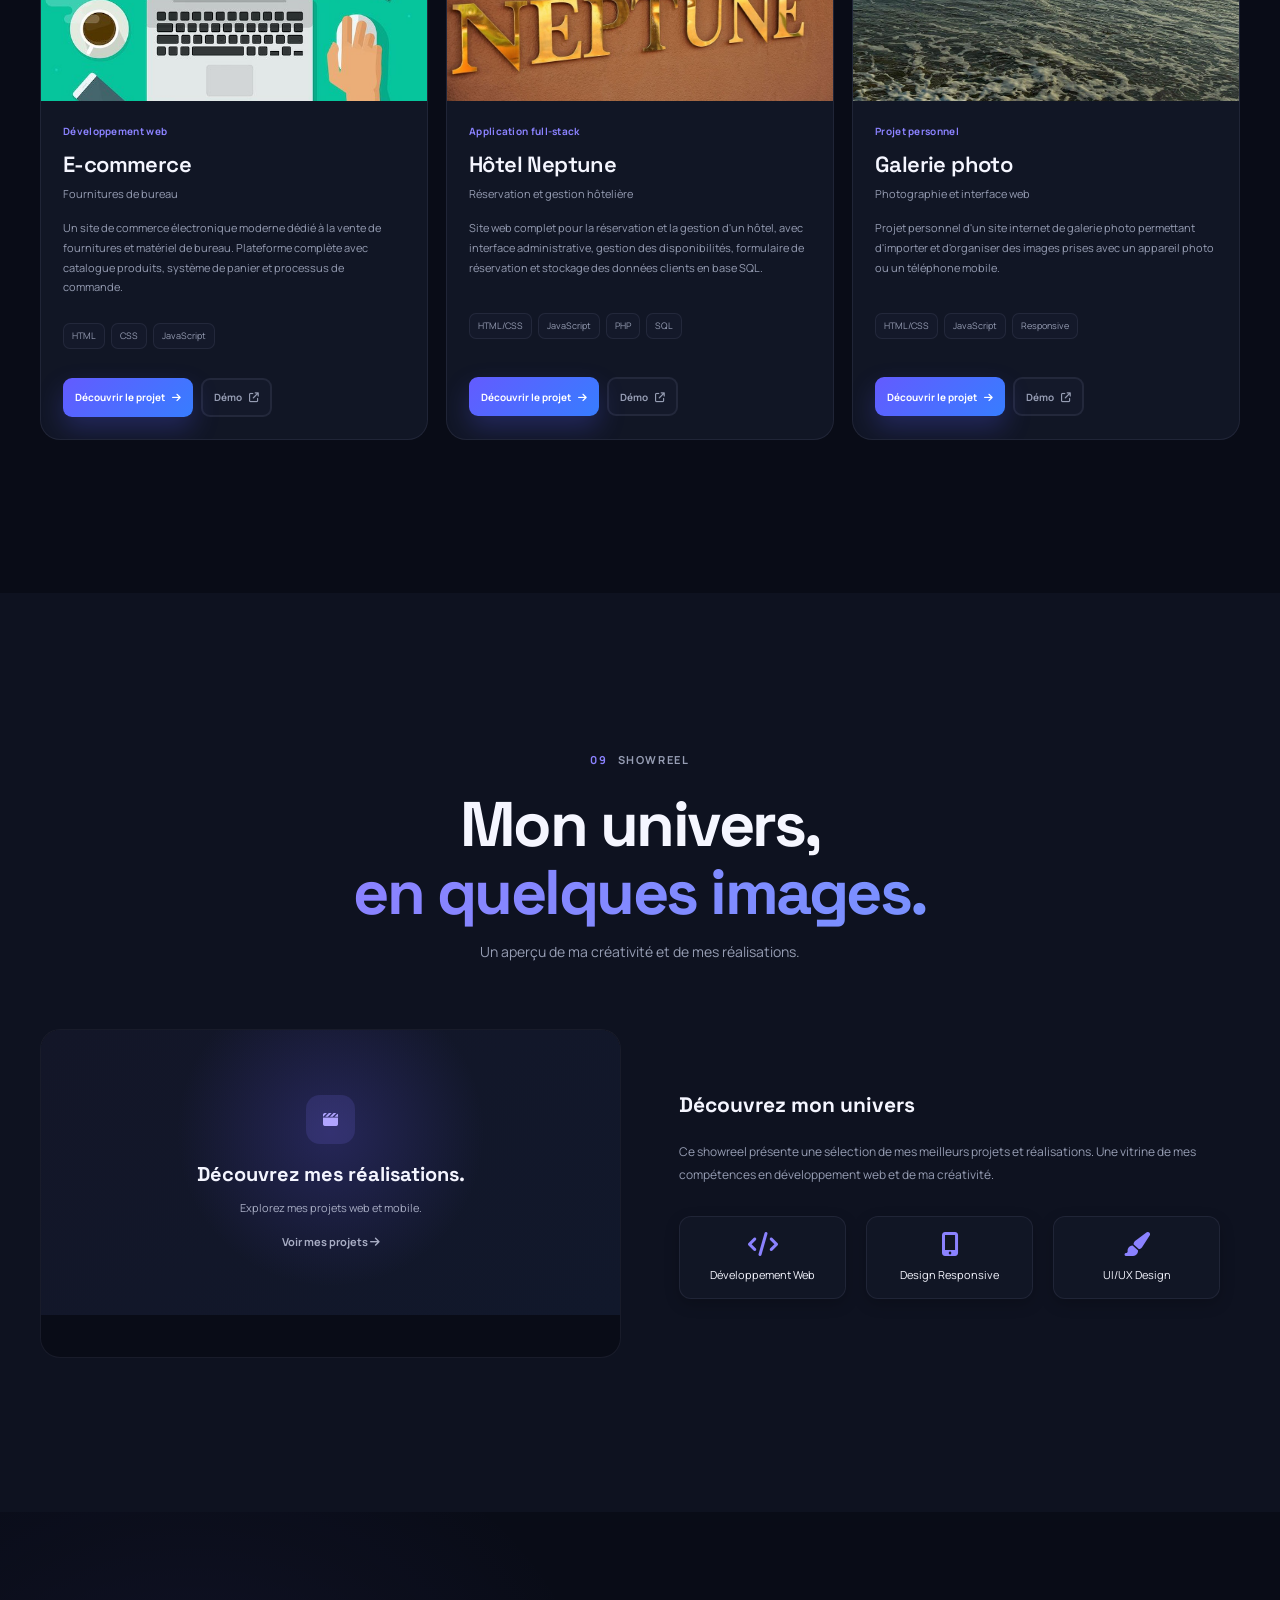
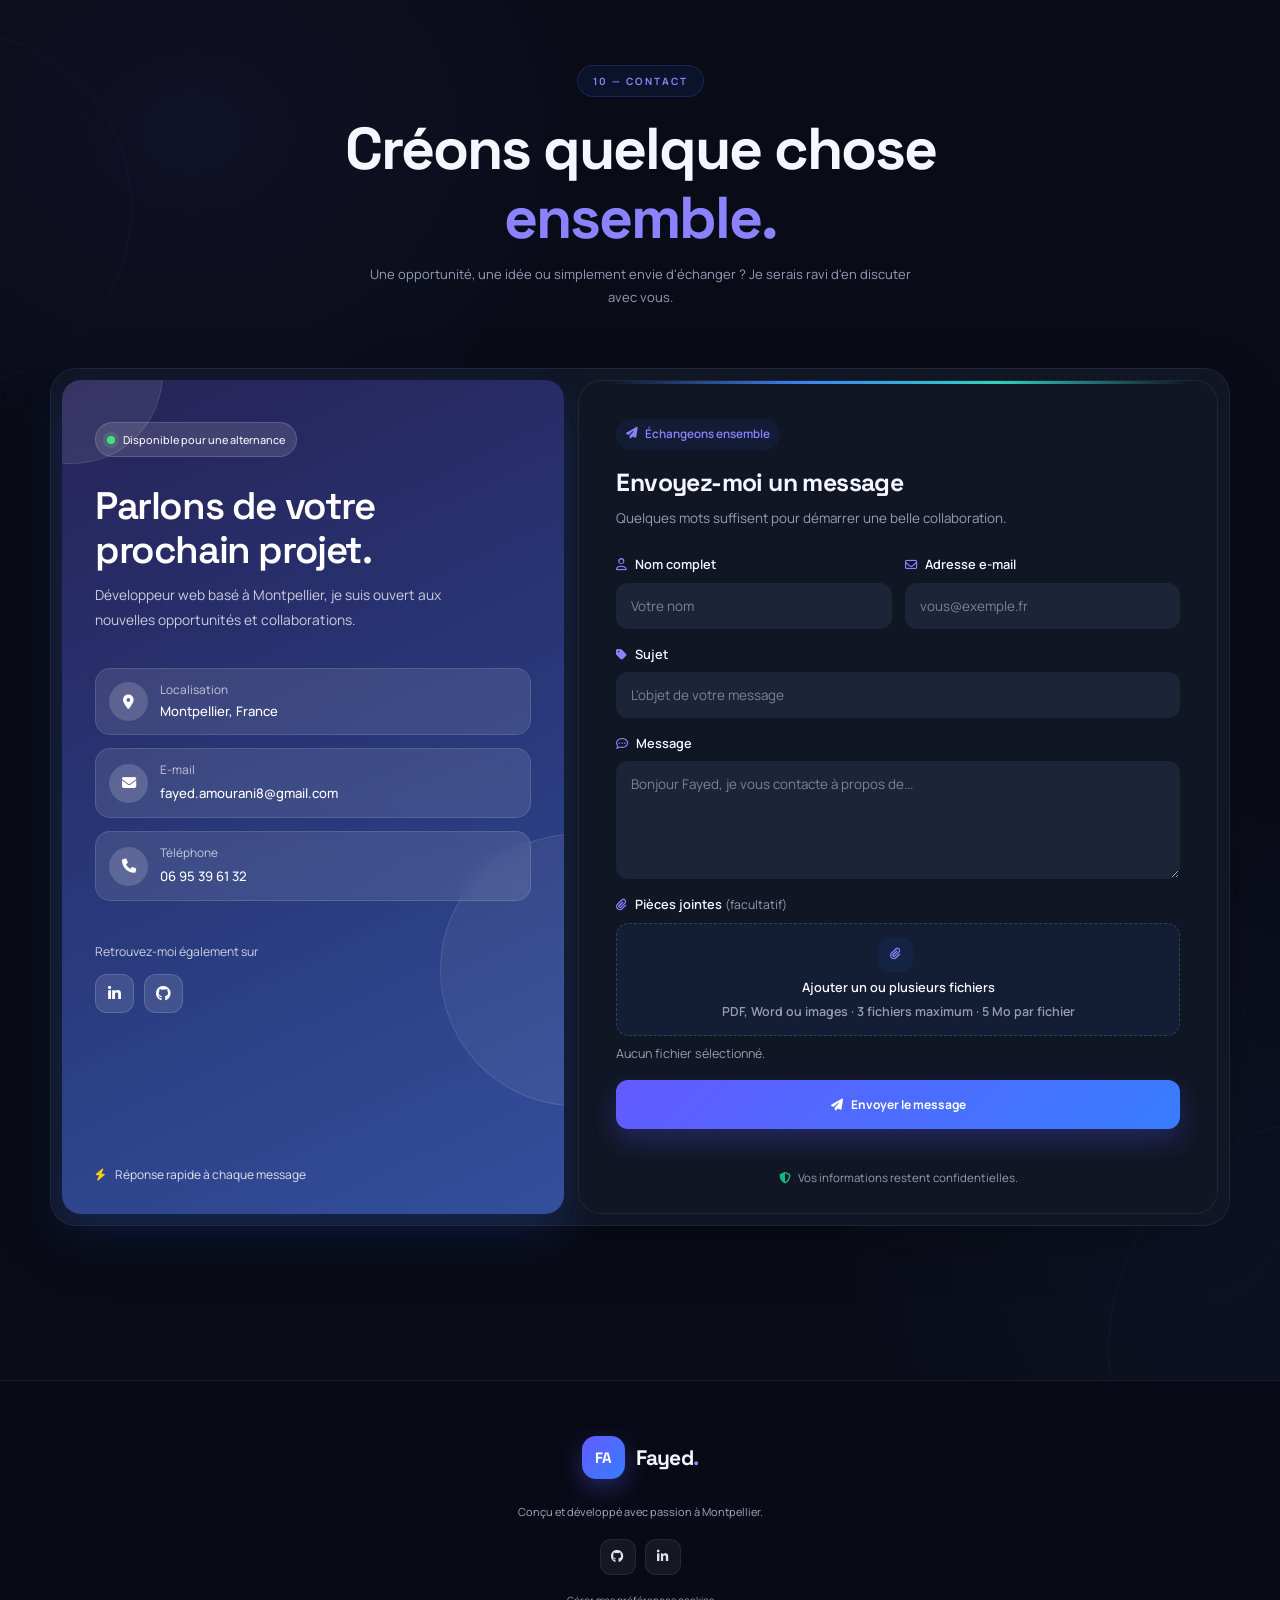
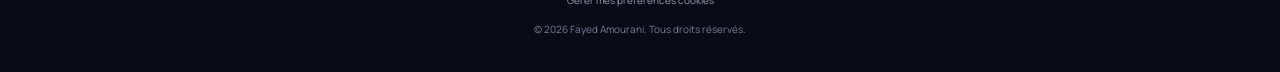
==== commit c86a58c7: "Ajout d'animations immersives sur l'ensemble du portfolio" ====
--- a/index.html
+++ b/index.html
@@ -18,7 +18,7 @@
     <link rel="preconnect" href="https://fonts.gstatic.com" crossorigin>
     <link rel="stylesheet" href="css/style.css?v=analytics-qr-20260825">
     <link rel="stylesheet" href="css/analytics.css?v=analytics-qr-20260825">
-    <link rel="stylesheet" href="css/motion.css?v=motion-premium-20260825">
+    <link rel="stylesheet" href="css/motion.css?v=motion-immersive-20260825">
     <link rel="stylesheet" href="https://cdnjs.cloudflare.com/ajax/libs/font-awesome/6.4.0/css/all.min.css">
     <link href="https://fonts.googleapis.com/css2?family=Manrope:wght@400;500;600;700;800&family=Space+Grotesk:wght@400;500;600;700&display=swap" rel="stylesheet">
 </head>
@@ -1120,7 +1120,7 @@
     <!-- Scripts -->
     <script src="js/main.js?v=analytics-qr-20260825"></script>
     <script src="js/analytics.js?v=analytics-qr-20260825"></script>
-    <script src="js/motion.js?v=motion-premium-20260825"></script>
+    <script src="js/motion.js?v=motion-immersive-20260825"></script>
     <script src="js/back-to-top.js"></script>
 </body>
 </html> 
--- a/css/motion.css
+++ b/css/motion.css
@@ -347,6 +347,265 @@
     animation: motionArrowUp 0.75s var(--motion-ease);
 }
 
+/* Immersive ambient atmosphere shared by the portfolio and project pages. */
+
+.motion-particle-field {
+    position: absolute;
+    z-index: 1;
+    inset: 0;
+    overflow: hidden;
+    pointer-events: none;
+}
+
+.project-hero > .motion-particle-field {
+    z-index: 0;
+}
+
+.project-hero > :not(.motion-particle-field) {
+    position: relative;
+    z-index: 1;
+}
+
+.motion-particle {
+    position: absolute;
+    top: var(--particle-top);
+    left: var(--particle-left);
+    width: var(--particle-size);
+    height: var(--particle-size);
+    background: #b7b0ff;
+    border-radius: 50%;
+    box-shadow: 0 0 12px rgba(168, 156, 255, 0.9);
+    opacity: 0;
+    animation: motionParticleDrift var(--particle-duration) ease-in-out var(--particle-delay) infinite;
+}
+
+.motion-particle:nth-child(3n) {
+    background: #83c4ff;
+    box-shadow: 0 0 13px rgba(114, 177, 255, 0.85);
+}
+
+.motion-particle:nth-child(5n) {
+    background: #e3beff;
+    box-shadow: 0 0 15px rgba(194, 139, 255, 0.78);
+}
+
+.project-hero .motion-particle {
+    background: var(--detail-accent);
+    box-shadow: 0 0 12px rgba(var(--detail-accent-rgb), 0.72);
+}
+
+.motion-shooting-star {
+    position: absolute;
+    top: var(--shooting-top);
+    right: -24%;
+    width: 140px;
+    height: 1px;
+    background: linear-gradient(90deg, transparent, rgba(174, 168, 255, 0.9));
+    opacity: 0;
+    transform: rotate(-18deg);
+    animation: motionShootingStar var(--shooting-duration) ease-in-out var(--shooting-delay) infinite;
+}
+
+.motion-shooting-star::after {
+    position: absolute;
+    right: 0;
+    bottom: -2px;
+    width: 5px;
+    height: 5px;
+    background: #ffffff;
+    border-radius: 50%;
+    box-shadow: 0 0 17px rgba(183, 171, 255, 0.95);
+    content: "";
+}
+
+.motion-cursor-halo {
+    position: fixed;
+    z-index: 1195;
+    top: -19px;
+    left: -19px;
+    width: 38px;
+    height: 38px;
+    background: rgba(134, 122, 255, 0.075);
+    border: 1px solid rgba(153, 145, 255, 0.62);
+    border-radius: 50%;
+    box-shadow:
+        0 0 19px rgba(142, 126, 255, 0.22),
+        inset 0 0 13px rgba(134, 121, 255, 0.1);
+    opacity: 0;
+    pointer-events: none;
+    transition:
+        width 0.28s var(--motion-ease),
+        height 0.28s var(--motion-ease),
+        top 0.28s var(--motion-ease),
+        left 0.28s var(--motion-ease),
+        opacity 0.22s ease,
+        border-color 0.28s ease,
+        background-color 0.28s ease;
+    will-change: transform;
+}
+
+.motion-cursor-halo.motion-cursor-active {
+    opacity: 1;
+}
+
+.motion-cursor-halo.motion-cursor-hovering {
+    top: -28px;
+    left: -28px;
+    width: 56px;
+    height: 56px;
+    background: rgba(129, 121, 255, 0.115);
+    border-color: rgba(166, 158, 255, 0.85);
+}
+
+.motion-magnetic-button {
+    translate: var(--magnetic-x, 0px) var(--magnetic-y, 0px);
+    transition:
+        translate 0.26s var(--motion-ease),
+        transform 0.25s ease,
+        background-color 0.25s ease,
+        border-color 0.25s ease,
+        box-shadow 0.25s ease;
+}
+
+html.motion-ready:not(.motion-reduced) .portfolio-premium .hero-role-line {
+    transform-origin: left center;
+    animation: motionLineBreathing 2.9s ease-in-out infinite;
+}
+
+html.motion-ready:not(.motion-reduced) .portfolio-premium .hero-availability {
+    animation: motionAvailabilityGlow 3.2s ease-in-out infinite;
+}
+
+html.motion-ready:not(.motion-reduced) .portfolio-premium .hero-floating-card > i,
+html.motion-ready:not(.motion-reduced) .project-pill > i {
+    animation: motionIconBreathing 3.2s ease-in-out infinite;
+}
+
+html.motion-ready:not(.motion-reduced) .portfolio-premium .hero-floating-code > i {
+    animation: motionReactRotation 14s linear infinite;
+}
+
+html.motion-ready:not(.motion-reduced) .portfolio-premium .hero-visual .hero-logo-frame {
+    animation: motionLogoGlow 4.6s ease-in-out infinite;
+}
+
+html.motion-ready:not(.motion-reduced) .portfolio-premium .hero-orbit {
+    border-color: rgba(136, 130, 255, 0.22);
+}
+
+html.motion-ready:not(.motion-reduced) .portfolio-premium .hero-orbit-two {
+    border-color: rgba(124, 165, 255, 0.16);
+}
+
+html.motion-ready:not(.motion-reduced) .skill-icon.motion-reveal {
+    translate: 0 18px;
+    scale: 0.91;
+}
+
+html.motion-ready:not(.motion-reduced) .skill-icon.motion-reveal.motion-visible {
+    translate: 0 0;
+    scale: 1;
+}
+
+html.motion-ready:not(.motion-reduced) .skill-icon:hover i {
+    animation: motionSkillBounce 0.62s var(--motion-ease);
+}
+
+.motion-code-symbol {
+    position: absolute;
+    z-index: 1;
+    top: var(--code-top);
+    left: var(--code-left);
+    color: rgba(184, 177, 255, 0.42);
+    font-family: monospace;
+    font-size: 15px;
+    font-weight: 700;
+    opacity: 0;
+    pointer-events: none;
+    animation: motionCodeFloat 5.8s ease-in-out var(--code-delay) infinite;
+}
+
+.portfolio-premium .skillup-visual-brand,
+.portfolio-premium .skillup-visual-metrics {
+    z-index: 2;
+}
+
+.portfolio-premium .skillup-visual-brand {
+    position: relative;
+}
+
+html.motion-ready:not(.motion-reduced) .portfolio-premium .skillup-visual-brand > i {
+    animation: motionBrandGlow 3.3s ease-in-out infinite;
+}
+
+.motion-stage-orb {
+    position: absolute;
+    z-index: 2;
+    top: -34%;
+    right: -23%;
+    width: 250px;
+    height: 250px;
+    background: radial-gradient(circle, rgba(var(--detail-accent-rgb), 0.18), transparent 68%);
+    border-radius: 50%;
+    opacity: 0.65;
+    pointer-events: none;
+    animation: motionStageOrb 9s ease-in-out infinite;
+}
+
+html.motion-ready:not(.motion-reduced) .project-stage::after {
+    position: absolute;
+    z-index: 3;
+    top: -55%;
+    left: -80%;
+    width: 36%;
+    height: 210%;
+    background: linear-gradient(90deg, transparent, rgba(255, 255, 255, 0.09), transparent);
+    content: "";
+    pointer-events: none;
+    transform: rotate(22deg);
+    animation: motionStageSweep 8.8s var(--motion-ease) 1.6s infinite;
+}
+
+html.motion-ready:not(.motion-reduced) .feature-icon,
+html.motion-ready:not(.motion-reduced) .option-icon,
+html.motion-ready:not(.motion-reduced) .about-feature-icon {
+    position: relative;
+}
+
+html.motion-ready:not(.motion-reduced) .feature-card:hover .feature-icon,
+html.motion-ready:not(.motion-reduced) .about-feature-card:hover .about-feature-icon {
+    box-shadow: 0 0 23px rgba(132, 120, 255, 0.23);
+}
+
+html.motion-ready:not(.motion-reduced) .project-card:hover .project-visual-category,
+html.motion-ready:not(.motion-reduced) .project-pill:hover {
+    animation: motionBadgeShimmer 0.85s var(--motion-ease);
+}
+
+html.motion-ready:not(.motion-reduced) .project-meta-grid .meta-item.motion-visible {
+    animation: motionMetaHighlight 0.75s var(--motion-ease) both;
+    animation-delay: var(--motion-delay, 0ms);
+}
+
+html.motion-ready:not(.motion-reduced) .section-kicker,
+html.motion-ready:not(.motion-reduced) .section-label {
+    position: relative;
+}
+
+html.motion-ready:not(.motion-reduced) .section-kicker > i,
+html.motion-ready:not(.motion-reduced) .section-label > i {
+    animation: motionIconBreathing 3.4s ease-in-out infinite;
+}
+
+[data-theme="light"] .motion-cursor-halo {
+    background: rgba(108, 95, 225, 0.055);
+    border-color: rgba(111, 96, 226, 0.48);
+}
+
+[data-theme="light"] .project-hero .motion-particle {
+    opacity: 0.55;
+}
+
 @keyframes motionHeroEntrance {
     from {
         opacity: 0;
@@ -504,6 +763,195 @@
     }
 }
 
+@keyframes motionParticleDrift {
+    0%,
+    100% {
+        opacity: 0.13;
+        transform: translate3d(0, 9px, 0) scale(0.75);
+    }
+
+    50% {
+        opacity: 0.85;
+        transform: translate3d(var(--particle-drift), -17px, 0) scale(1.28);
+    }
+}
+
+@keyframes motionShootingStar {
+    0%,
+    68%,
+    100% {
+        opacity: 0;
+        translate: 0 0;
+    }
+
+    72% {
+        opacity: 0.85;
+    }
+
+    91% {
+        opacity: 0;
+        translate: -88vw 28vh;
+    }
+}
+
+@keyframes motionLineBreathing {
+    0%,
+    100% {
+        opacity: 0.72;
+        scale: 0.78 1;
+    }
+
+    50% {
+        opacity: 1;
+        scale: 1 1;
+    }
+}
+
+@keyframes motionAvailabilityGlow {
+    0%,
+    100% {
+        box-shadow: 0 0 0 rgba(78, 211, 152, 0);
+    }
+
+    50% {
+        box-shadow: 0 0 21px rgba(78, 211, 152, 0.12);
+    }
+}
+
+@keyframes motionIconBreathing {
+    0%,
+    100% {
+        filter: brightness(1);
+        scale: 1;
+    }
+
+    50% {
+        filter: brightness(1.17);
+        scale: 1.09;
+    }
+}
+
+@keyframes motionReactRotation {
+    from {
+        rotate: 0deg;
+    }
+
+    to {
+        rotate: 360deg;
+    }
+}
+
+@keyframes motionLogoGlow {
+    0%,
+    100% {
+        box-shadow:
+            0 32px 100px rgba(0, 0, 0, 0.34),
+            0 0 40px rgba(123, 112, 255, 0.13);
+    }
+
+    50% {
+        box-shadow:
+            0 32px 110px rgba(0, 0, 0, 0.38),
+            0 0 78px rgba(124, 110, 255, 0.26);
+    }
+}
+
+@keyframes motionSkillBounce {
+    0%,
+    100% {
+        translate: 0 0;
+        rotate: 0deg;
+    }
+
+    35% {
+        translate: 0 -6px;
+        rotate: -8deg;
+    }
+
+    68% {
+        translate: 0 2px;
+        rotate: 5deg;
+    }
+}
+
+@keyframes motionCodeFloat {
+    0%,
+    100% {
+        opacity: 0.16;
+        translate: 0 8px;
+    }
+
+    50% {
+        opacity: 0.58;
+        translate: 0 -11px;
+    }
+}
+
+@keyframes motionBrandGlow {
+    0%,
+    100% {
+        box-shadow: 0 10px 27px rgba(108, 92, 255, 0.35);
+    }
+
+    50% {
+        box-shadow: 0 12px 44px rgba(127, 111, 255, 0.68);
+    }
+}
+
+@keyframes motionStageOrb {
+    0%,
+    100% {
+        translate: 0 0;
+        scale: 0.92;
+    }
+
+    50% {
+        translate: -62px 46px;
+        scale: 1.24;
+    }
+}
+
+@keyframes motionStageSweep {
+    0%,
+    72%,
+    100% {
+        opacity: 0;
+        translate: 0 0;
+    }
+
+    76% {
+        opacity: 0.68;
+    }
+
+    94% {
+        opacity: 0;
+        translate: 210% 0;
+    }
+}
+
+@keyframes motionBadgeShimmer {
+    0%,
+    100% {
+        filter: brightness(1);
+    }
+
+    48% {
+        filter: brightness(1.24);
+    }
+}
+
+@keyframes motionMetaHighlight {
+    from {
+        filter: blur(4px);
+        opacity: 0;
+    }
+
+    to {
+        filter: blur(0);
+        opacity: 1;
+    }
+}
+
 @media (max-width: 680px) {
     .motion-scroll-progress {
         height: 2px;
@@ -527,6 +975,30 @@
 
     .motion-interactive-card::after {
         display: none;
+    }
+
+    .motion-shooting-star,
+    .motion-cursor-halo,
+    .motion-stage-orb {
+        display: none;
+    }
+
+    .motion-particle {
+        animation-duration: calc(var(--particle-duration) + 2s);
+    }
+
+    .motion-code-symbol {
+        font-size: 11px;
+        opacity: 0.32;
+    }
+
+    html.motion-ready:not(.motion-reduced) .project-stage::after {
+        animation: none;
+        opacity: 0;
+    }
+
+    html.motion-ready:not(.motion-reduced) .portfolio-premium .hero-visual .hero-logo-frame {
+        animation-duration: 6.2s;
     }
 }
 
@@ -548,11 +1020,26 @@
     .skillup-preview-card,
     .skillup-progress > span,
     .scroll-down i,
-    .project-hero::before {
+    .project-hero::before,
+    .motion-particle,
+    .motion-shooting-star,
+    .motion-code-symbol,
+    .motion-stage-orb,
+    .project-stage::after,
+    .hero-role-line,
+    .hero-availability,
+    .project-pill > i,
+    .hero-logo-frame,
+    .skillup-visual-brand > i {
         animation: none !important;
     }
 
     .motion-scroll-progress-fill {
         transition: none;
     }
-}
+
+    .motion-cursor-halo,
+    .motion-particle-field {
+        display: none;
+    }
+}
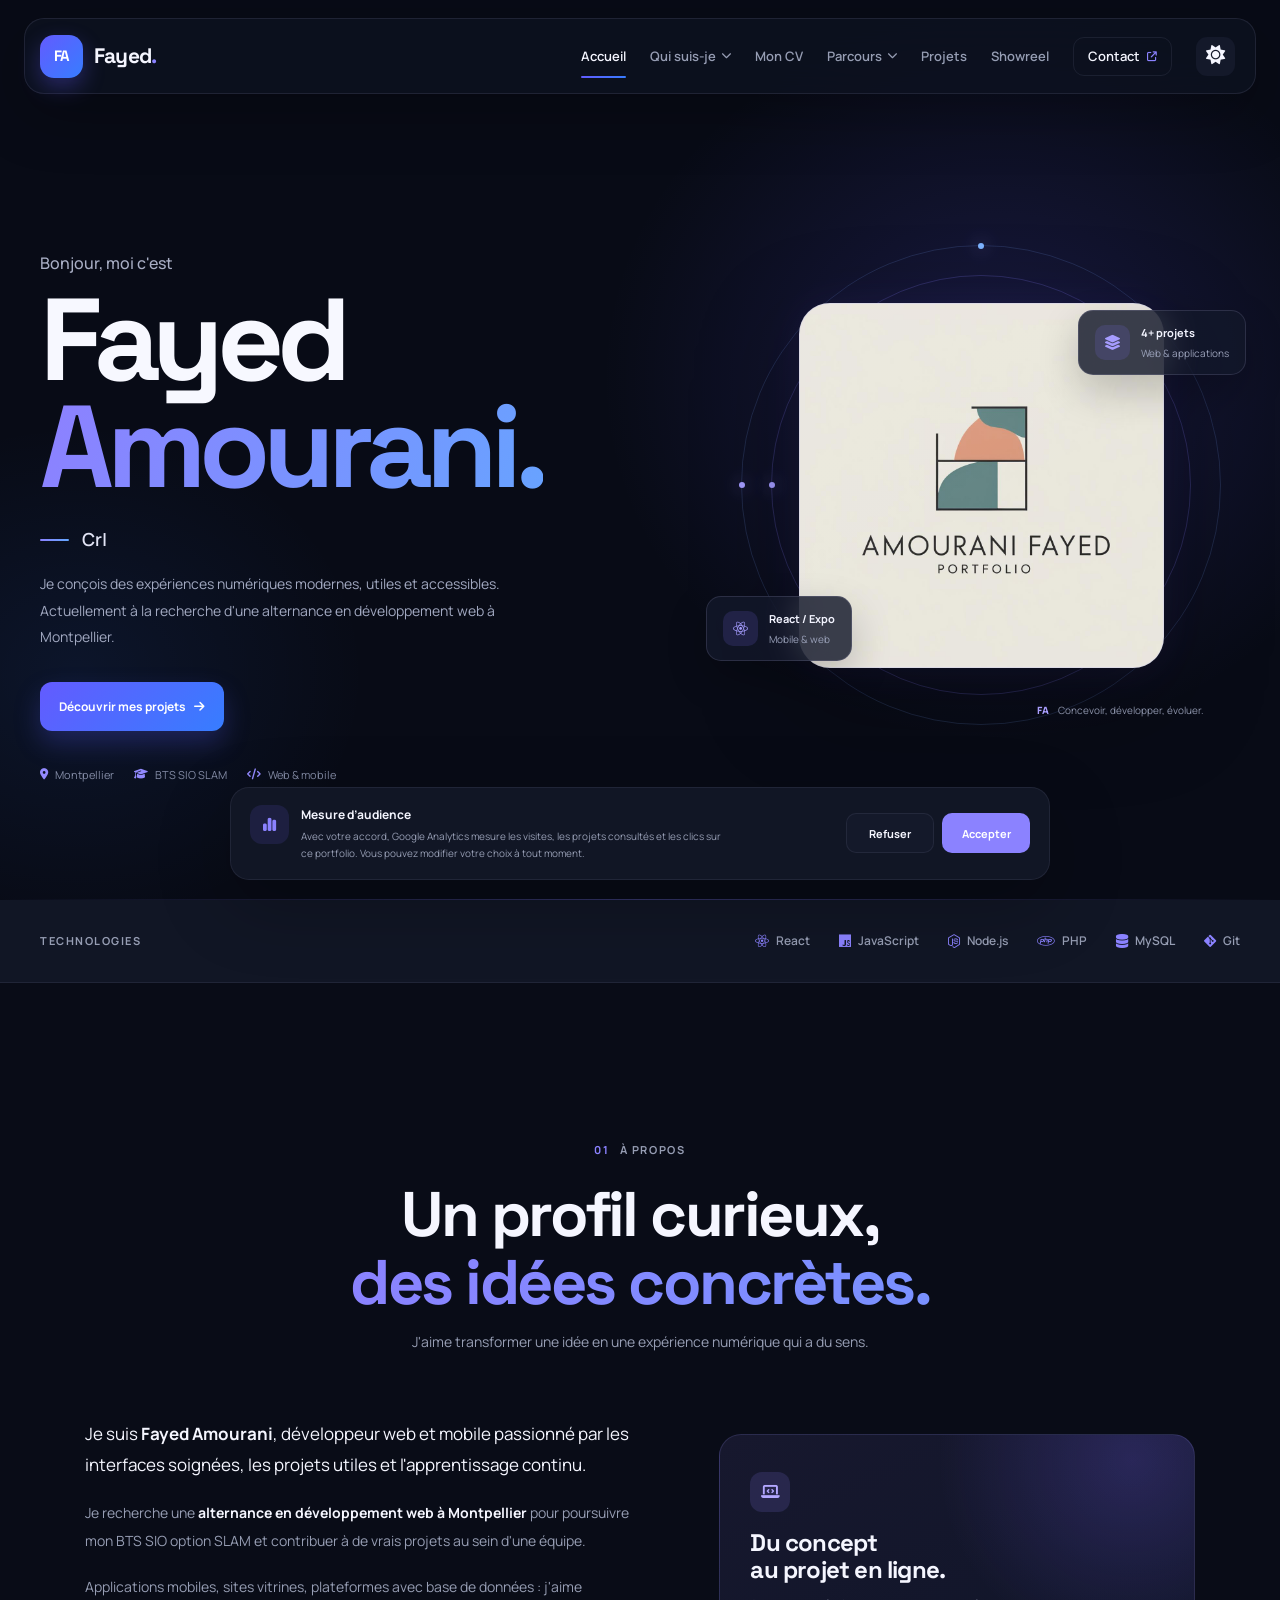
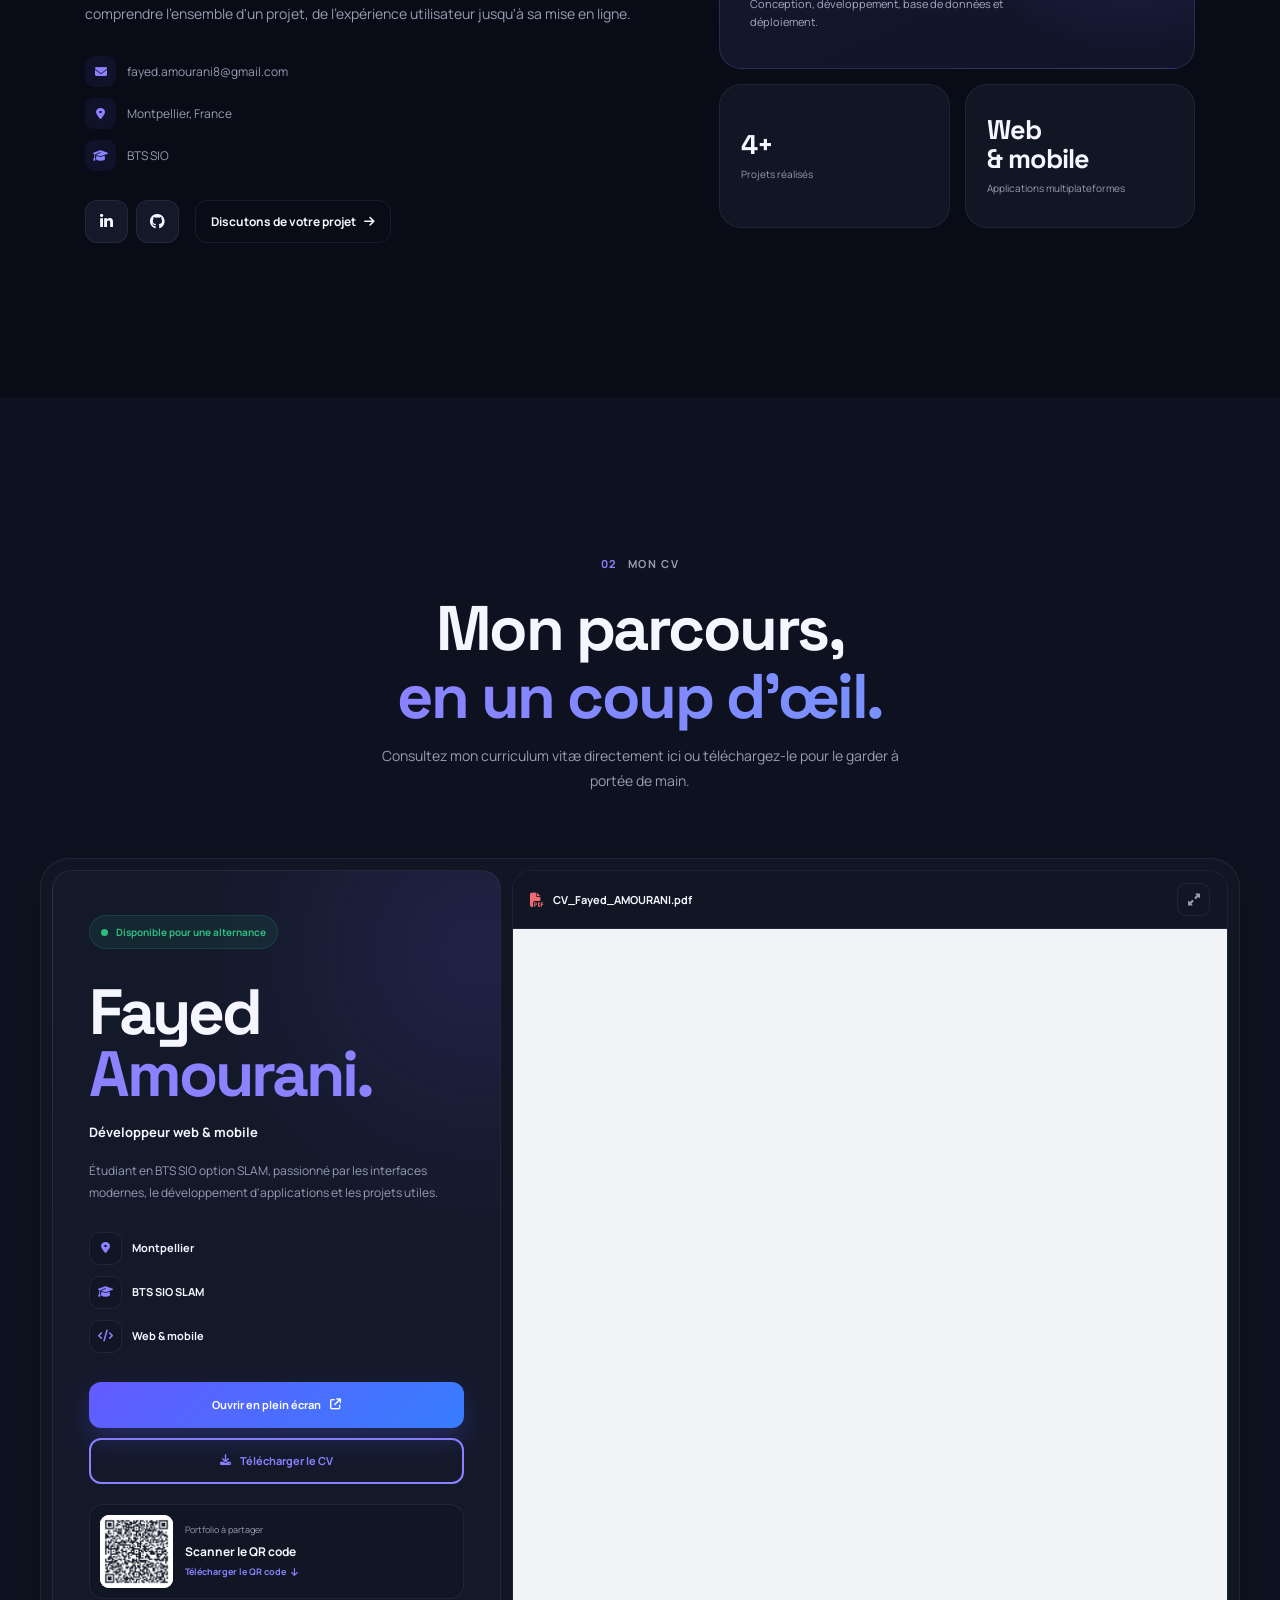
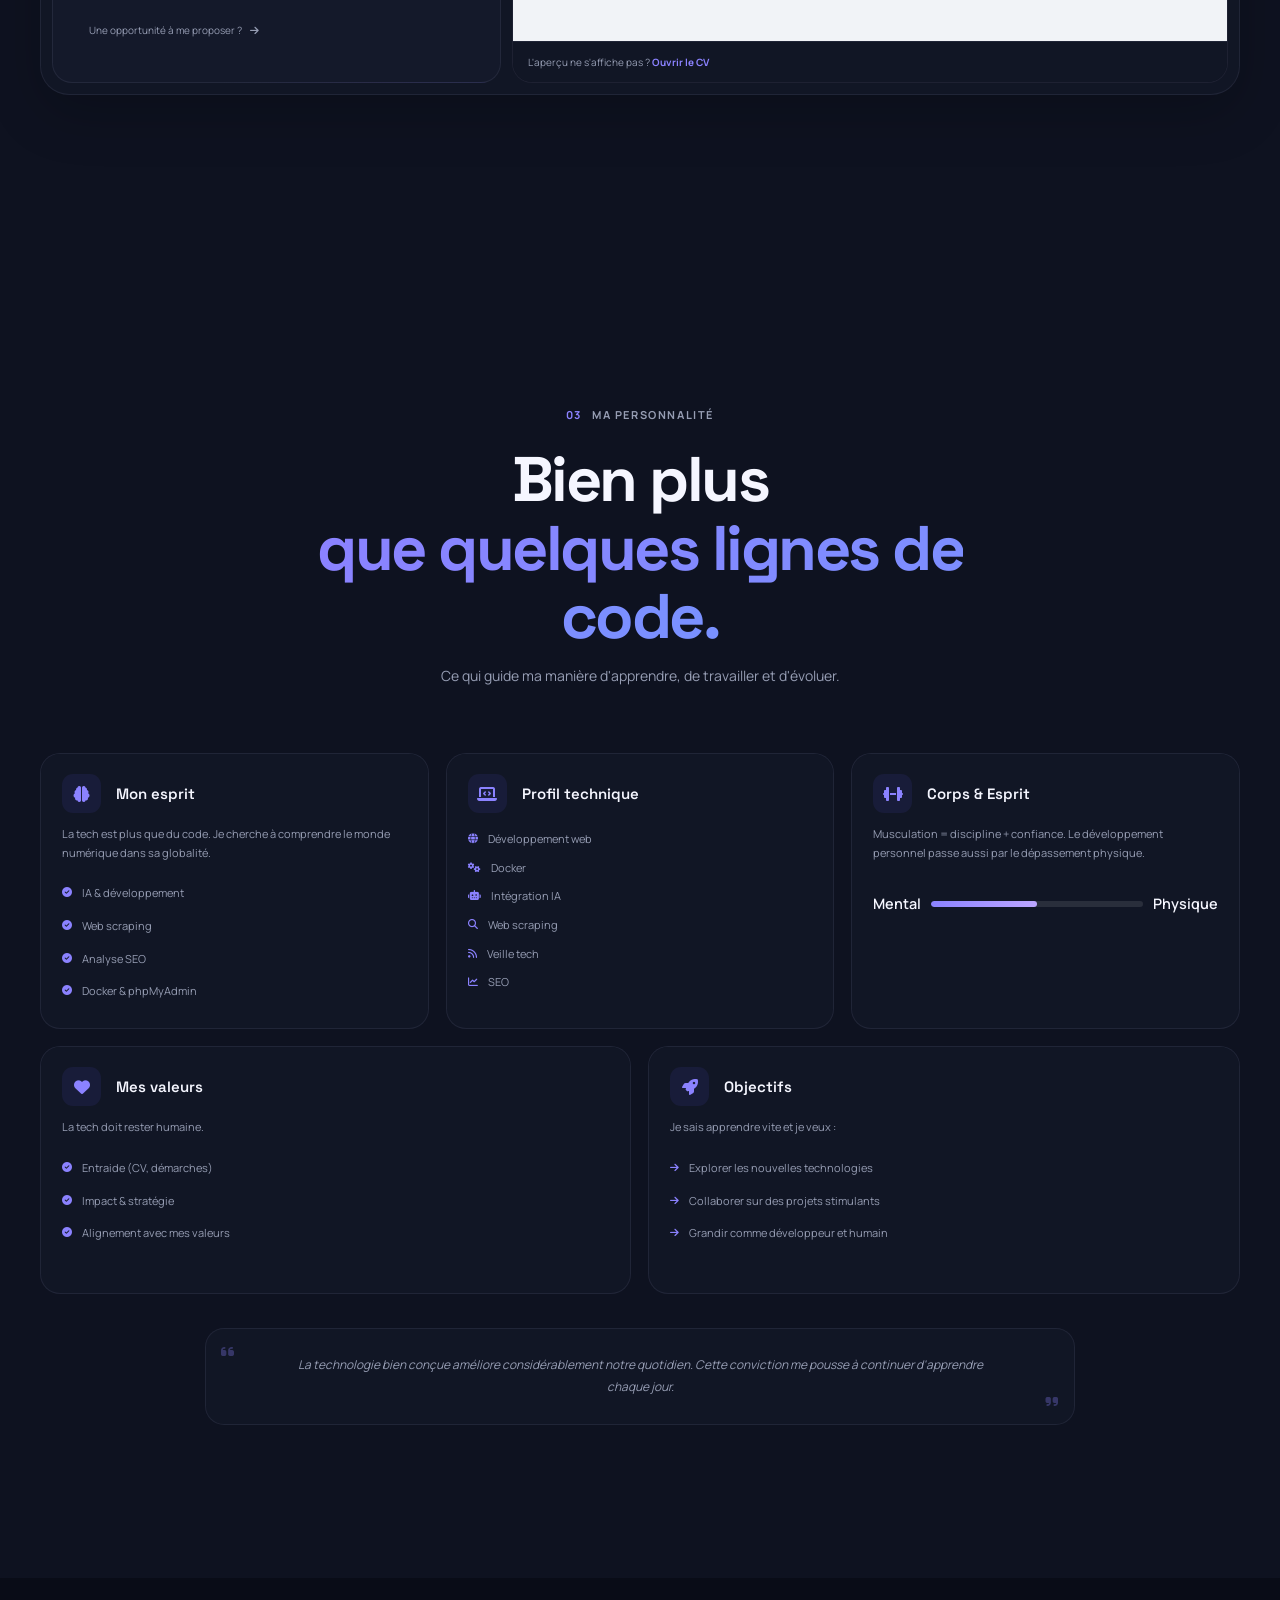
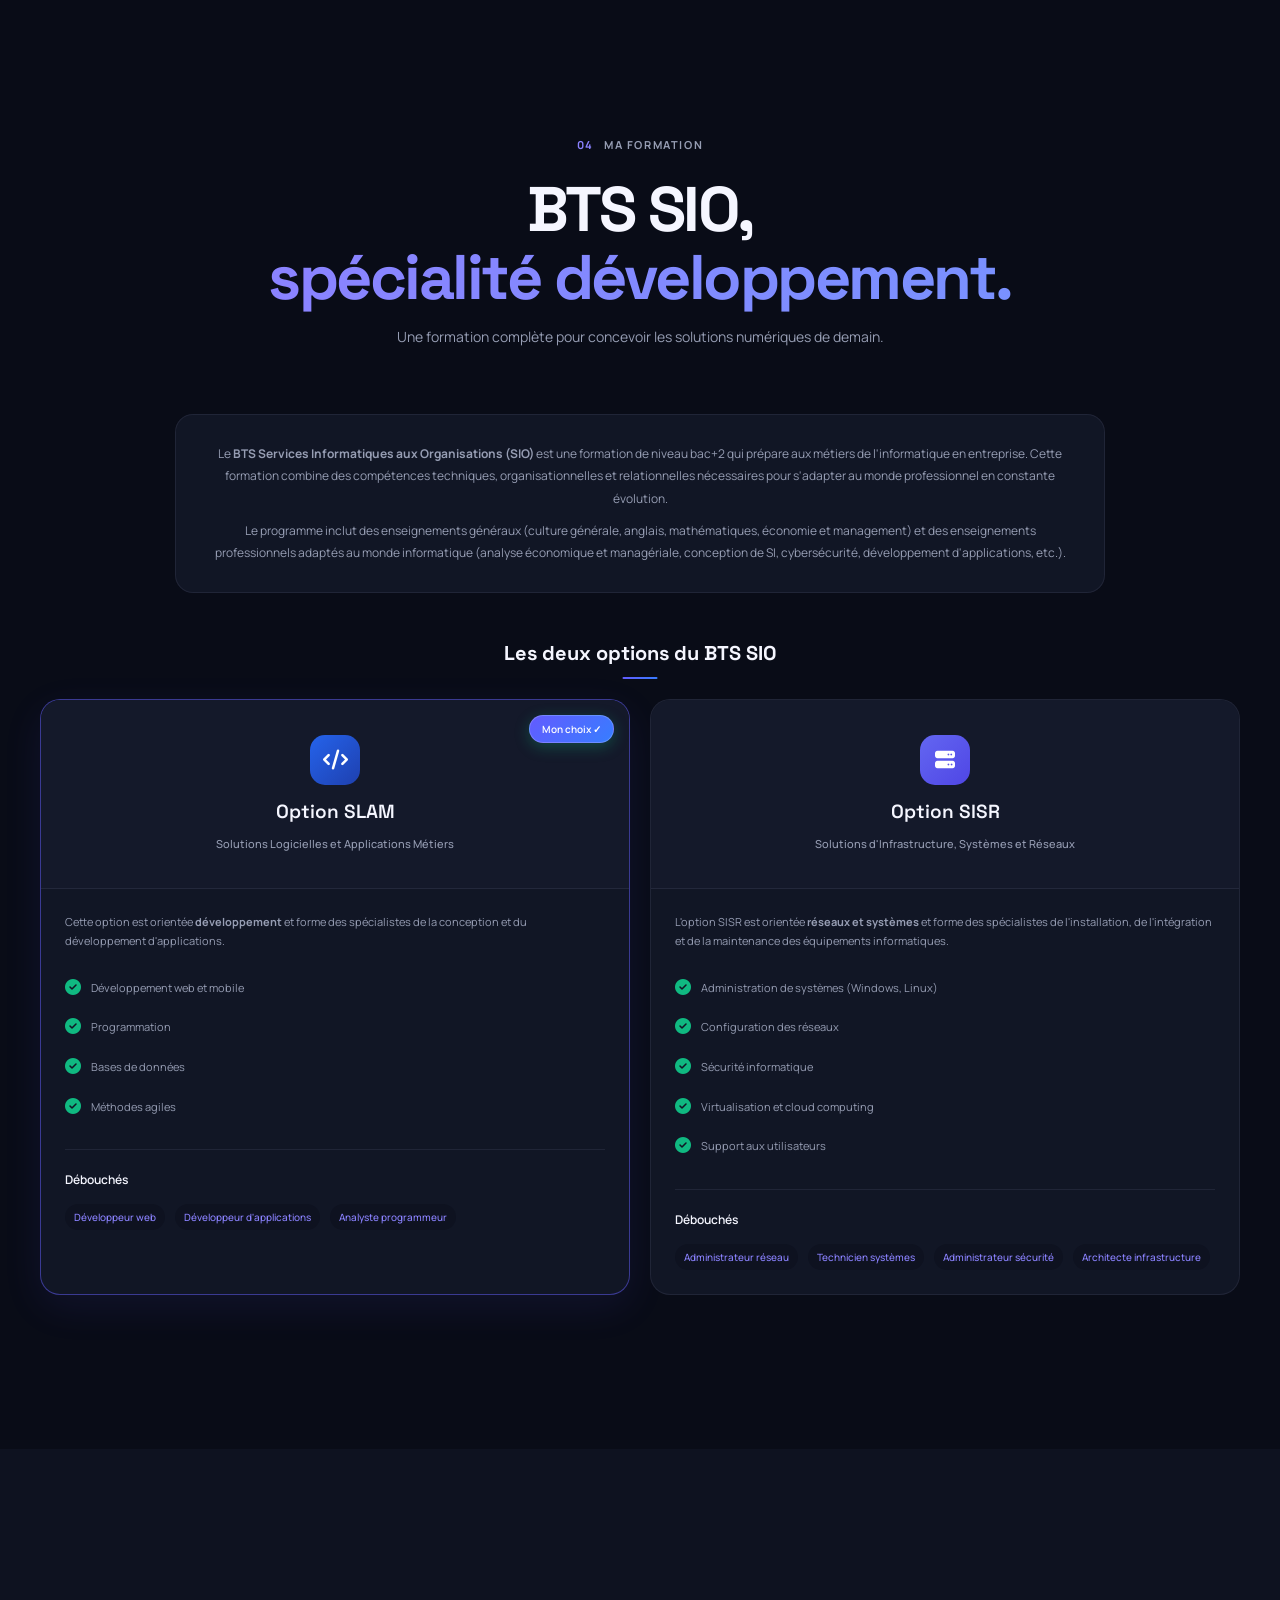
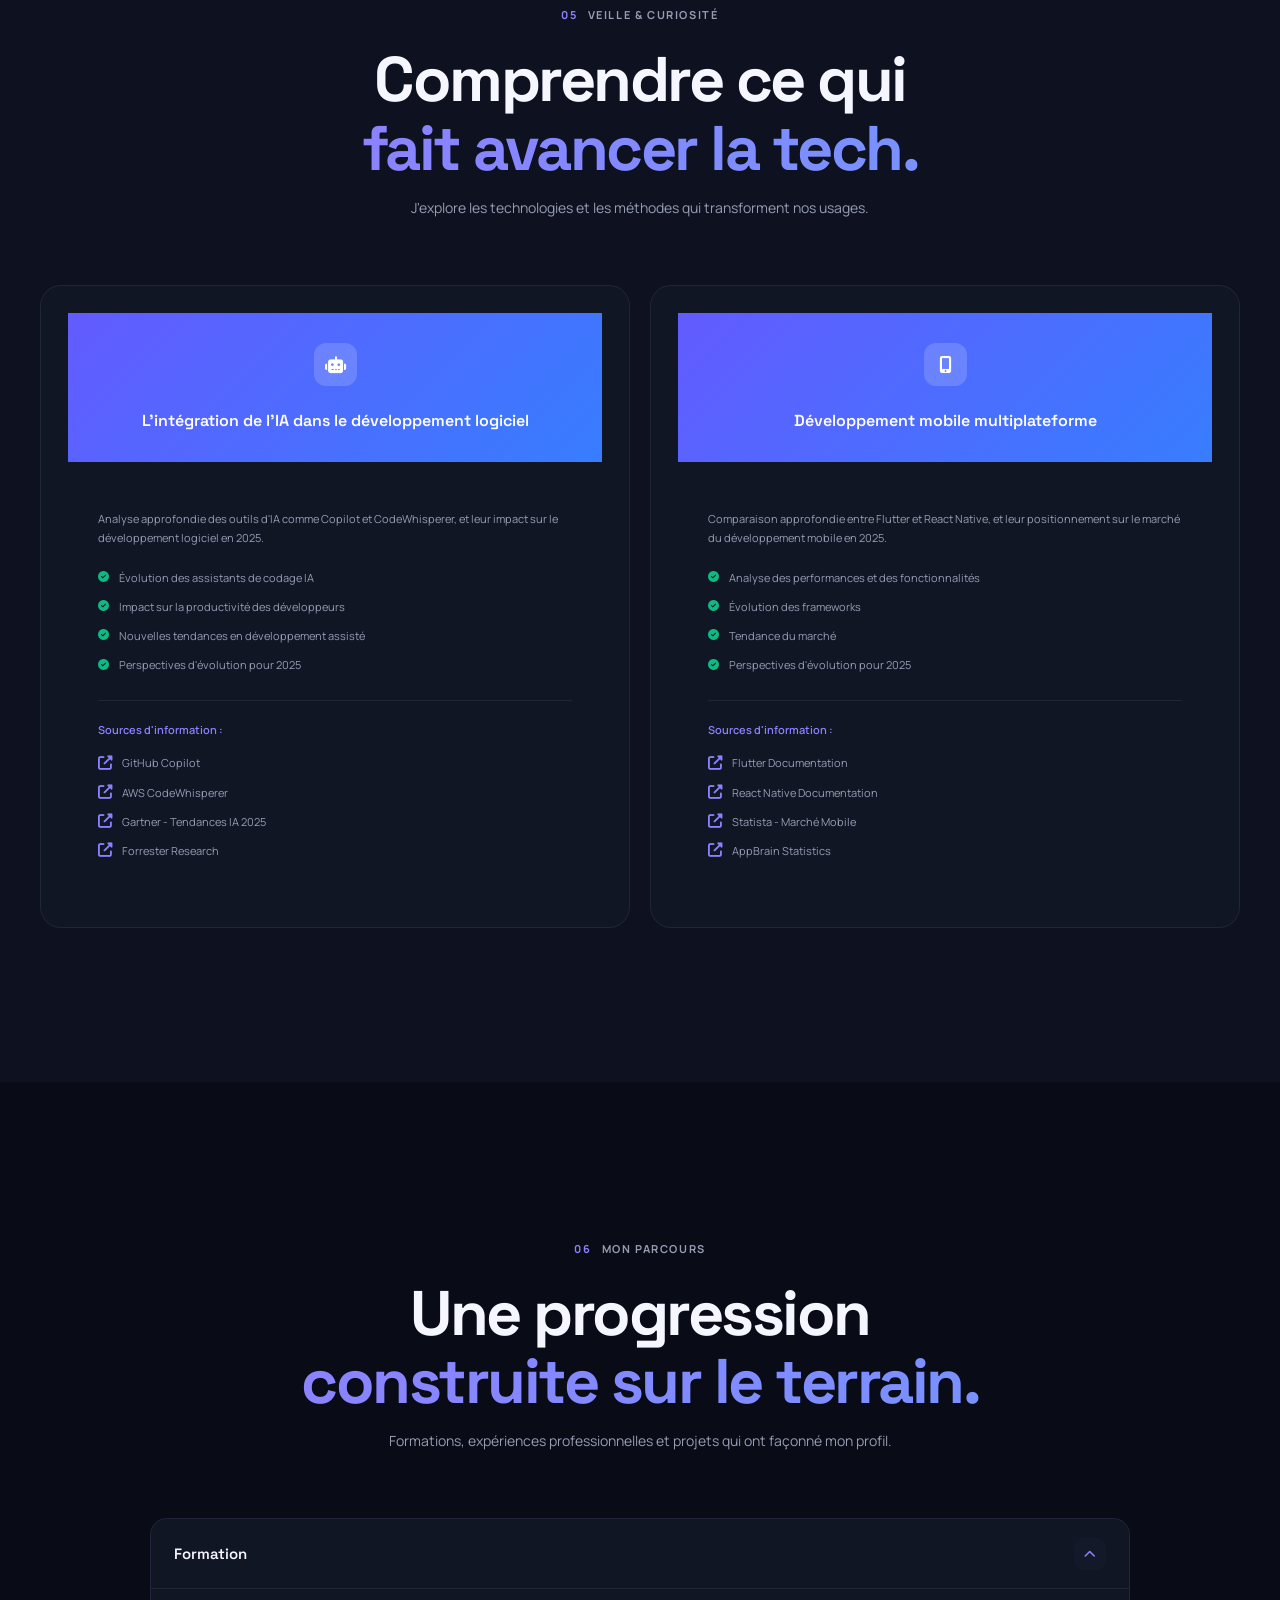
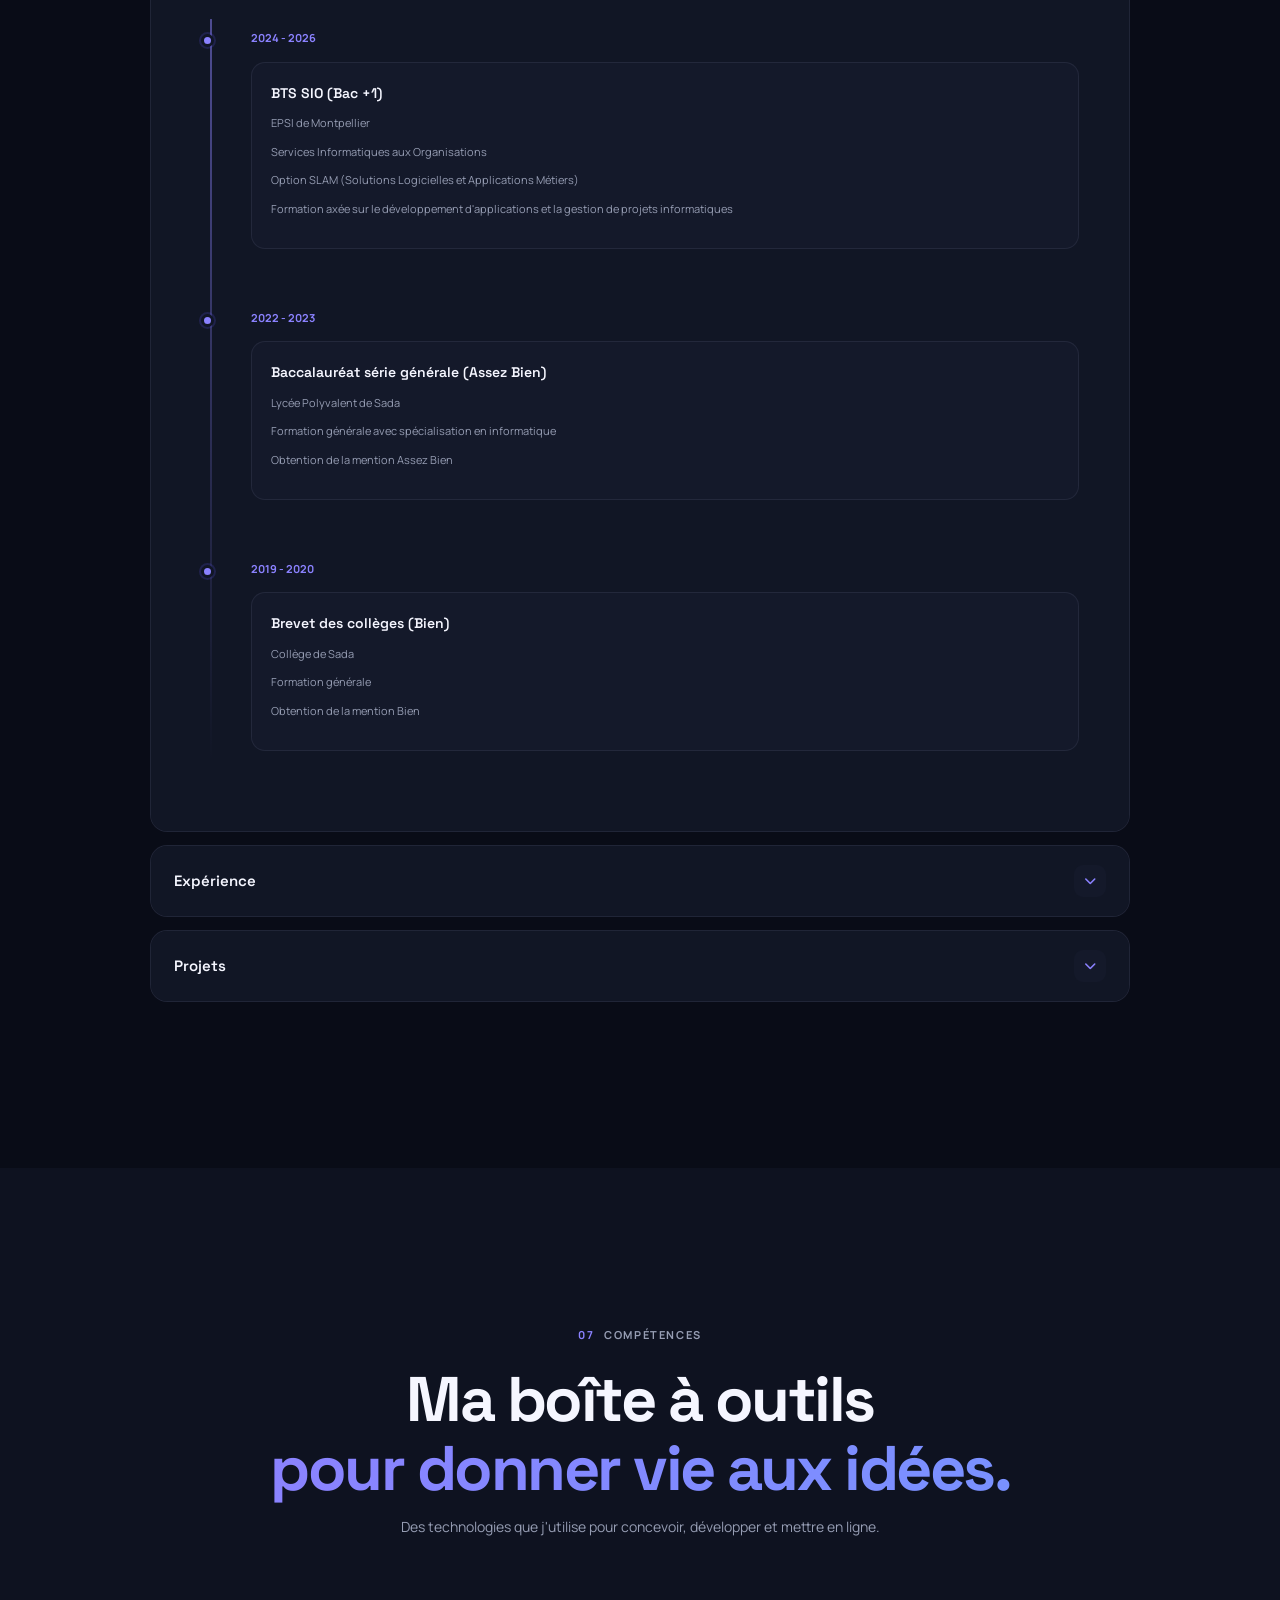
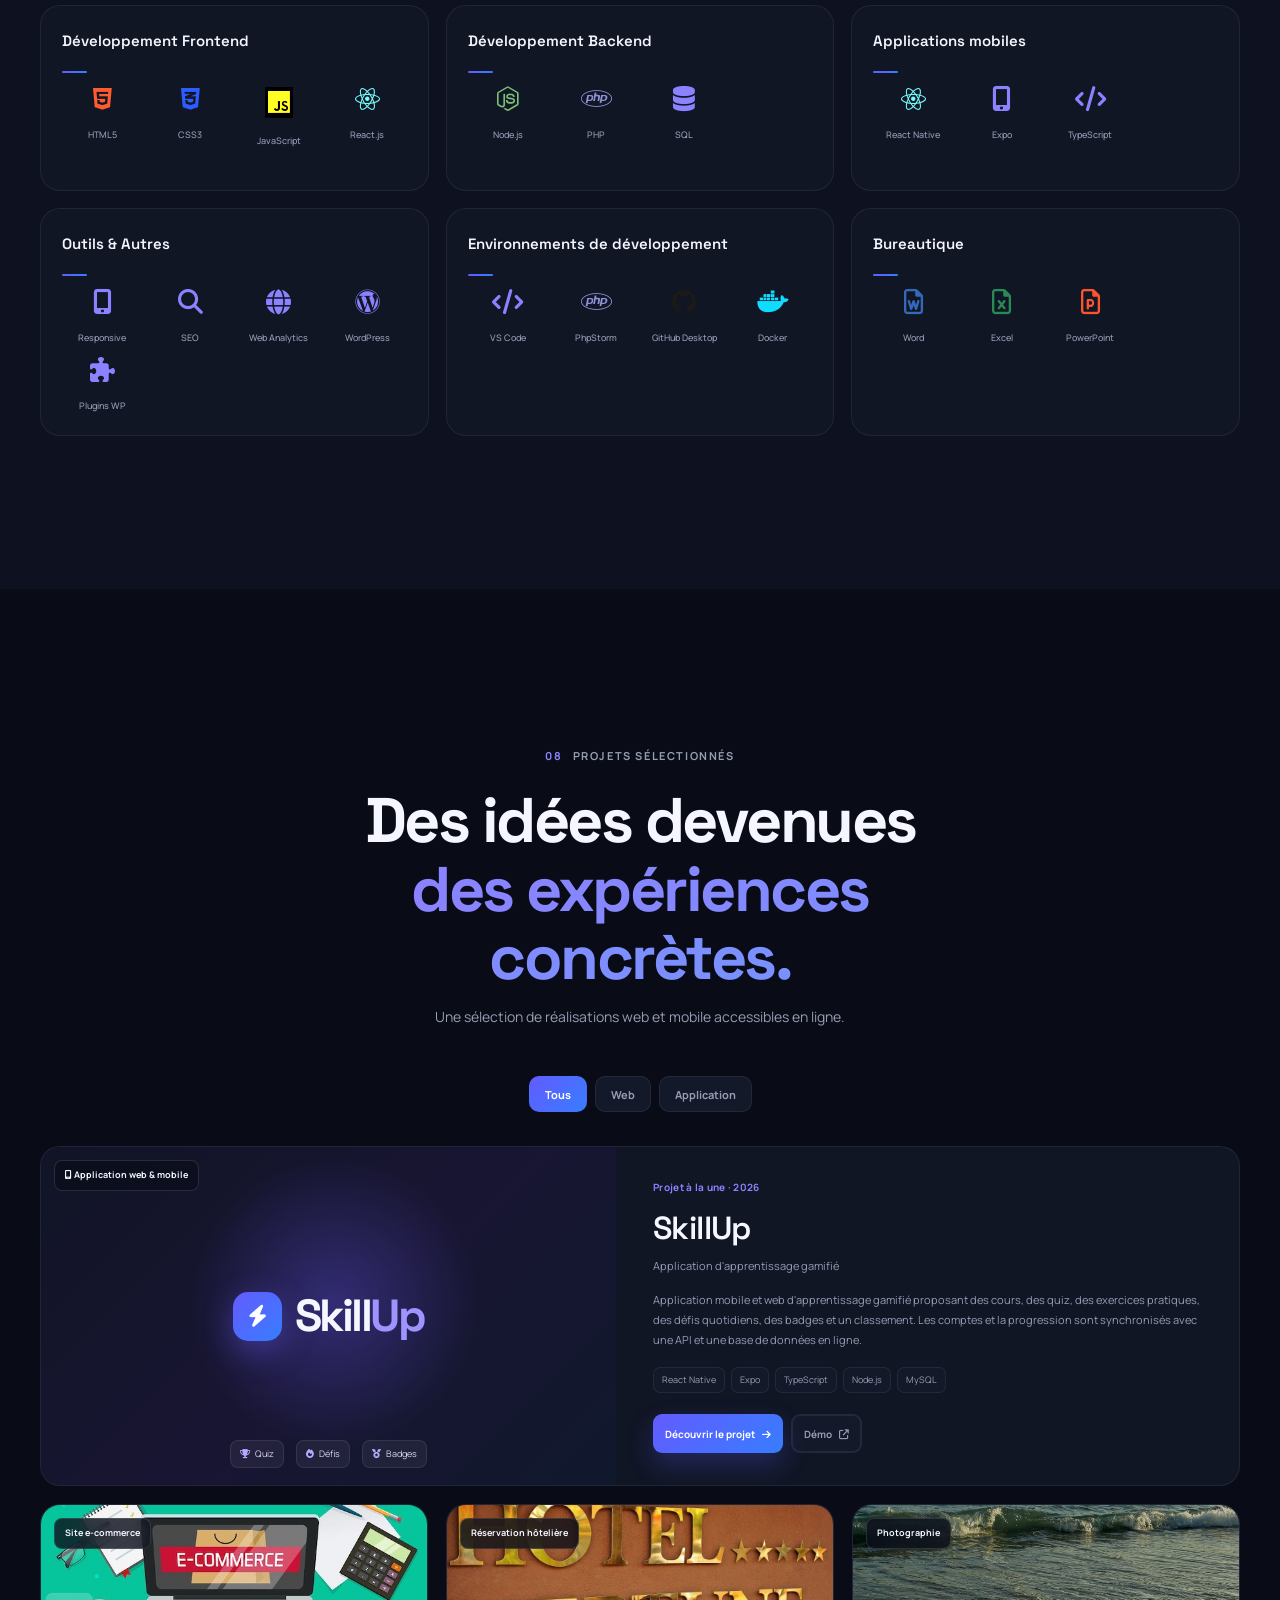
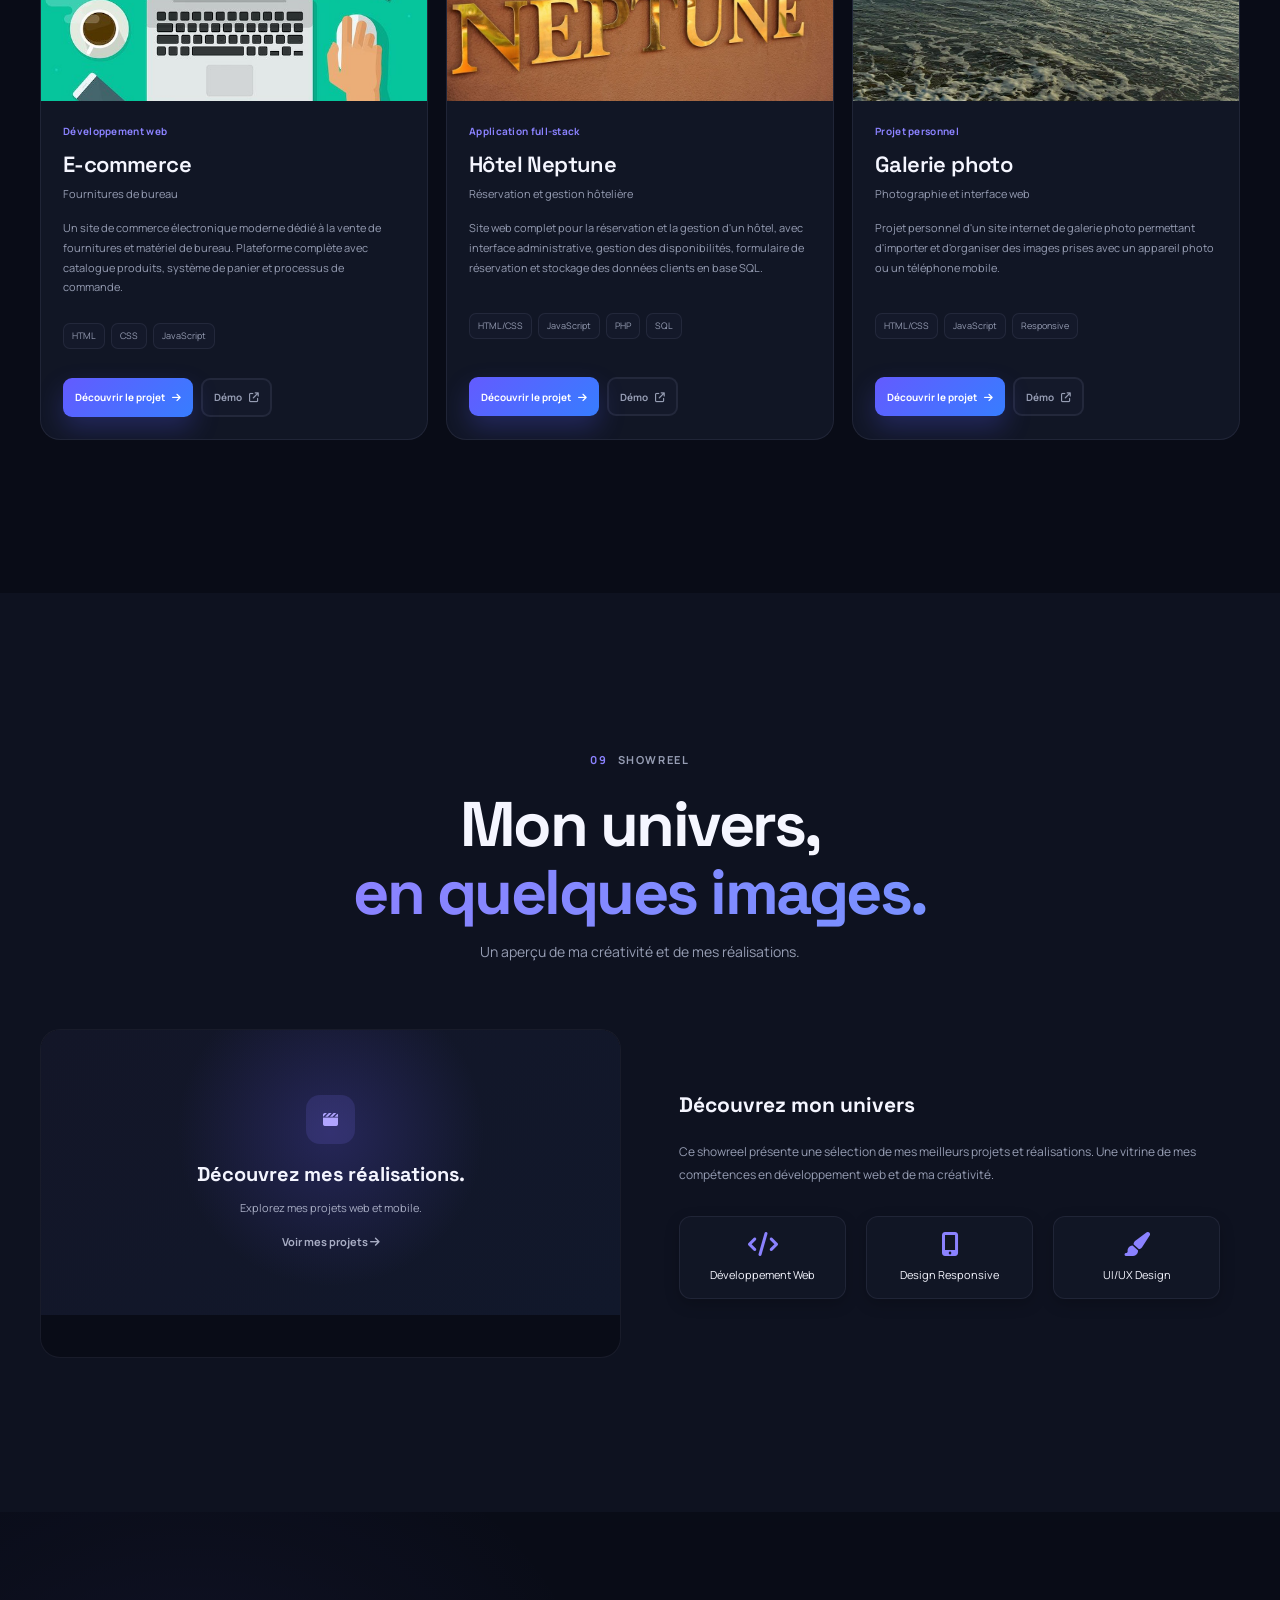
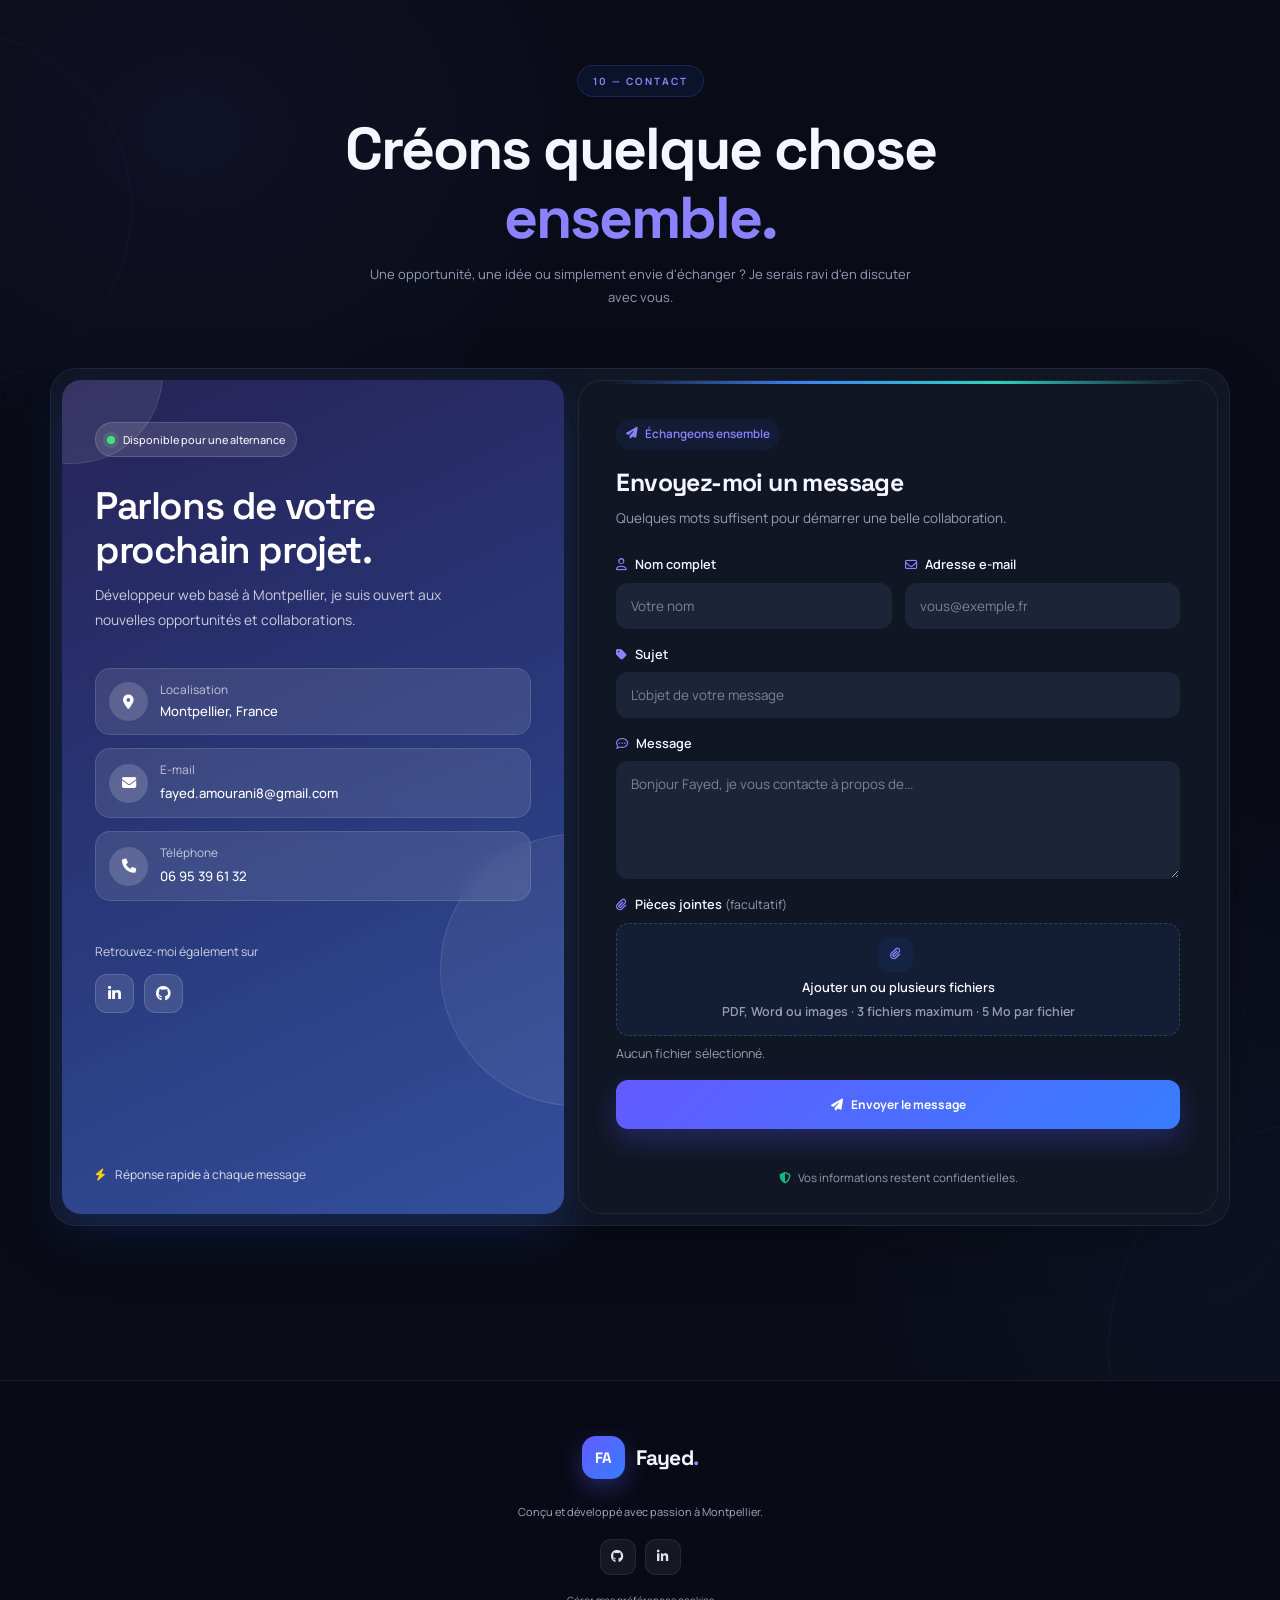
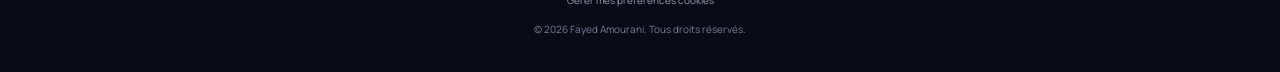
==== commit deefe54a: "Réduction du halo et suppression des étoiles filantes" ====
--- a/index.html
+++ b/index.html
@@ -18,7 +18,7 @@
     <link rel="preconnect" href="https://fonts.gstatic.com" crossorigin>
     <link rel="stylesheet" href="css/style.css?v=analytics-qr-20260825">
     <link rel="stylesheet" href="css/analytics.css?v=analytics-qr-20260825">
-    <link rel="stylesheet" href="css/motion.css?v=motion-immersive-20260825">
+    <link rel="stylesheet" href="css/motion.css?v=motion-discret-20260825">
     <link rel="stylesheet" href="https://cdnjs.cloudflare.com/ajax/libs/font-awesome/6.4.0/css/all.min.css">
     <link href="https://fonts.googleapis.com/css2?family=Manrope:wght@400;500;600;700;800&family=Space+Grotesk:wght@400;500;600;700&display=swap" rel="stylesheet">
 </head>
@@ -1120,7 +1120,7 @@
     <!-- Scripts -->
     <script src="js/main.js?v=analytics-qr-20260825"></script>
     <script src="js/analytics.js?v=analytics-qr-20260825"></script>
-    <script src="js/motion.js?v=motion-immersive-20260825"></script>
+    <script src="js/motion.js?v=motion-discret-20260825"></script>
     <script src="js/back-to-top.js"></script>
 </body>
 </html> 
--- a/css/motion.css
+++ b/css/motion.css
@@ -394,43 +394,19 @@
     box-shadow: 0 0 12px rgba(var(--detail-accent-rgb), 0.72);
 }
 
-.motion-shooting-star {
-    position: absolute;
-    top: var(--shooting-top);
-    right: -24%;
-    width: 140px;
-    height: 1px;
-    background: linear-gradient(90deg, transparent, rgba(174, 168, 255, 0.9));
-    opacity: 0;
-    transform: rotate(-18deg);
-    animation: motionShootingStar var(--shooting-duration) ease-in-out var(--shooting-delay) infinite;
-}
-
-.motion-shooting-star::after {
-    position: absolute;
-    right: 0;
-    bottom: -2px;
-    width: 5px;
-    height: 5px;
-    background: #ffffff;
-    border-radius: 50%;
-    box-shadow: 0 0 17px rgba(183, 171, 255, 0.95);
-    content: "";
-}
-
 .motion-cursor-halo {
     position: fixed;
     z-index: 1195;
-    top: -19px;
-    left: -19px;
-    width: 38px;
-    height: 38px;
-    background: rgba(134, 122, 255, 0.075);
-    border: 1px solid rgba(153, 145, 255, 0.62);
+    top: -9px;
+    left: -9px;
+    width: 18px;
+    height: 18px;
+    background: rgba(134, 122, 255, 0.055);
+    border: 1px solid rgba(153, 145, 255, 0.48);
     border-radius: 50%;
     box-shadow:
-        0 0 19px rgba(142, 126, 255, 0.22),
-        inset 0 0 13px rgba(134, 121, 255, 0.1);
+        0 0 10px rgba(142, 126, 255, 0.18),
+        inset 0 0 7px rgba(134, 121, 255, 0.07);
     opacity: 0;
     pointer-events: none;
     transition:
@@ -449,12 +425,12 @@
 }
 
 .motion-cursor-halo.motion-cursor-hovering {
-    top: -28px;
-    left: -28px;
-    width: 56px;
-    height: 56px;
-    background: rgba(129, 121, 255, 0.115);
-    border-color: rgba(166, 158, 255, 0.85);
+    top: -12px;
+    left: -12px;
+    width: 24px;
+    height: 24px;
+    background: rgba(129, 121, 255, 0.08);
+    border-color: rgba(166, 158, 255, 0.66);
 }
 
 .motion-magnetic-button {
@@ -776,24 +752,6 @@
     }
 }
 
-@keyframes motionShootingStar {
-    0%,
-    68%,
-    100% {
-        opacity: 0;
-        translate: 0 0;
-    }
-
-    72% {
-        opacity: 0.85;
-    }
-
-    91% {
-        opacity: 0;
-        translate: -88vw 28vh;
-    }
-}
-
 @keyframes motionLineBreathing {
     0%,
     100% {
@@ -977,7 +935,6 @@
         display: none;
     }
 
-    .motion-shooting-star,
     .motion-cursor-halo,
     .motion-stage-orb {
         display: none;
@@ -1022,7 +979,6 @@
     .scroll-down i,
     .project-hero::before,
     .motion-particle,
-    .motion-shooting-star,
     .motion-code-symbol,
     .motion-stage-orb,
     .project-stage::after,
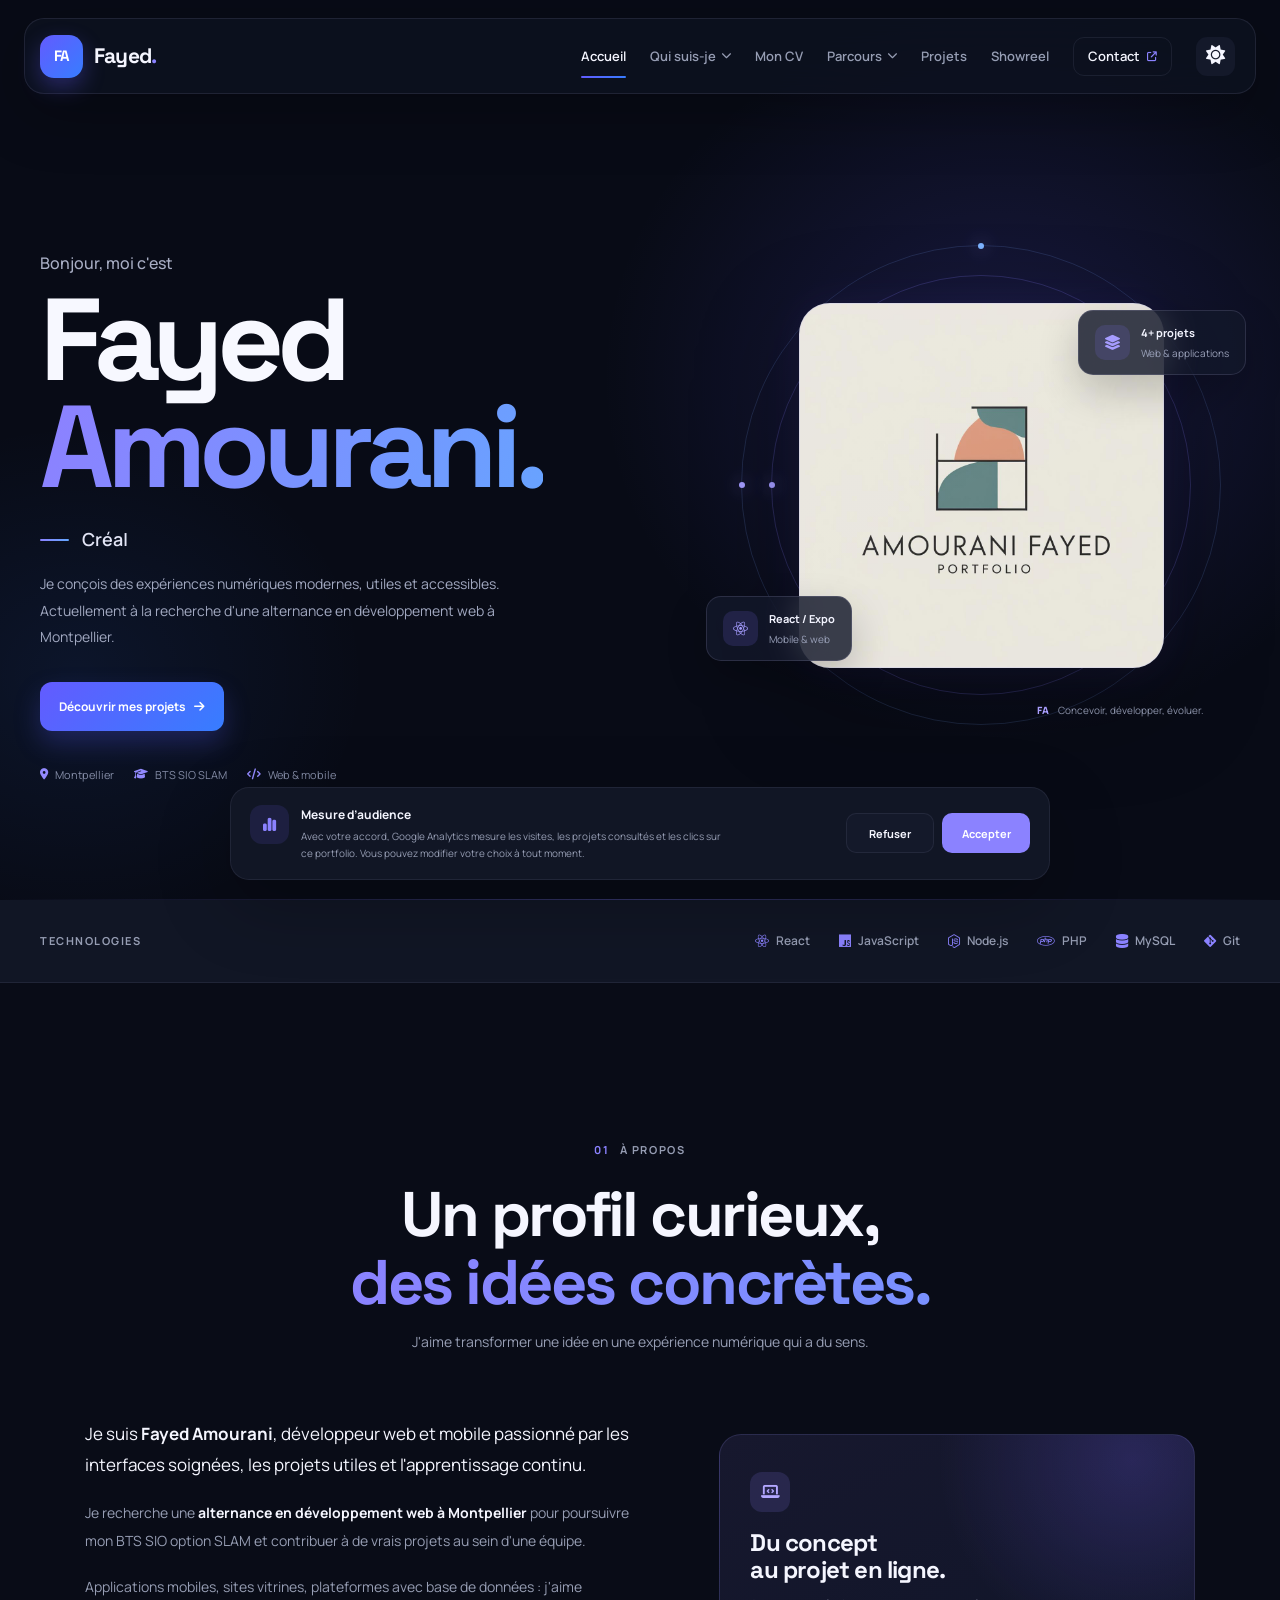
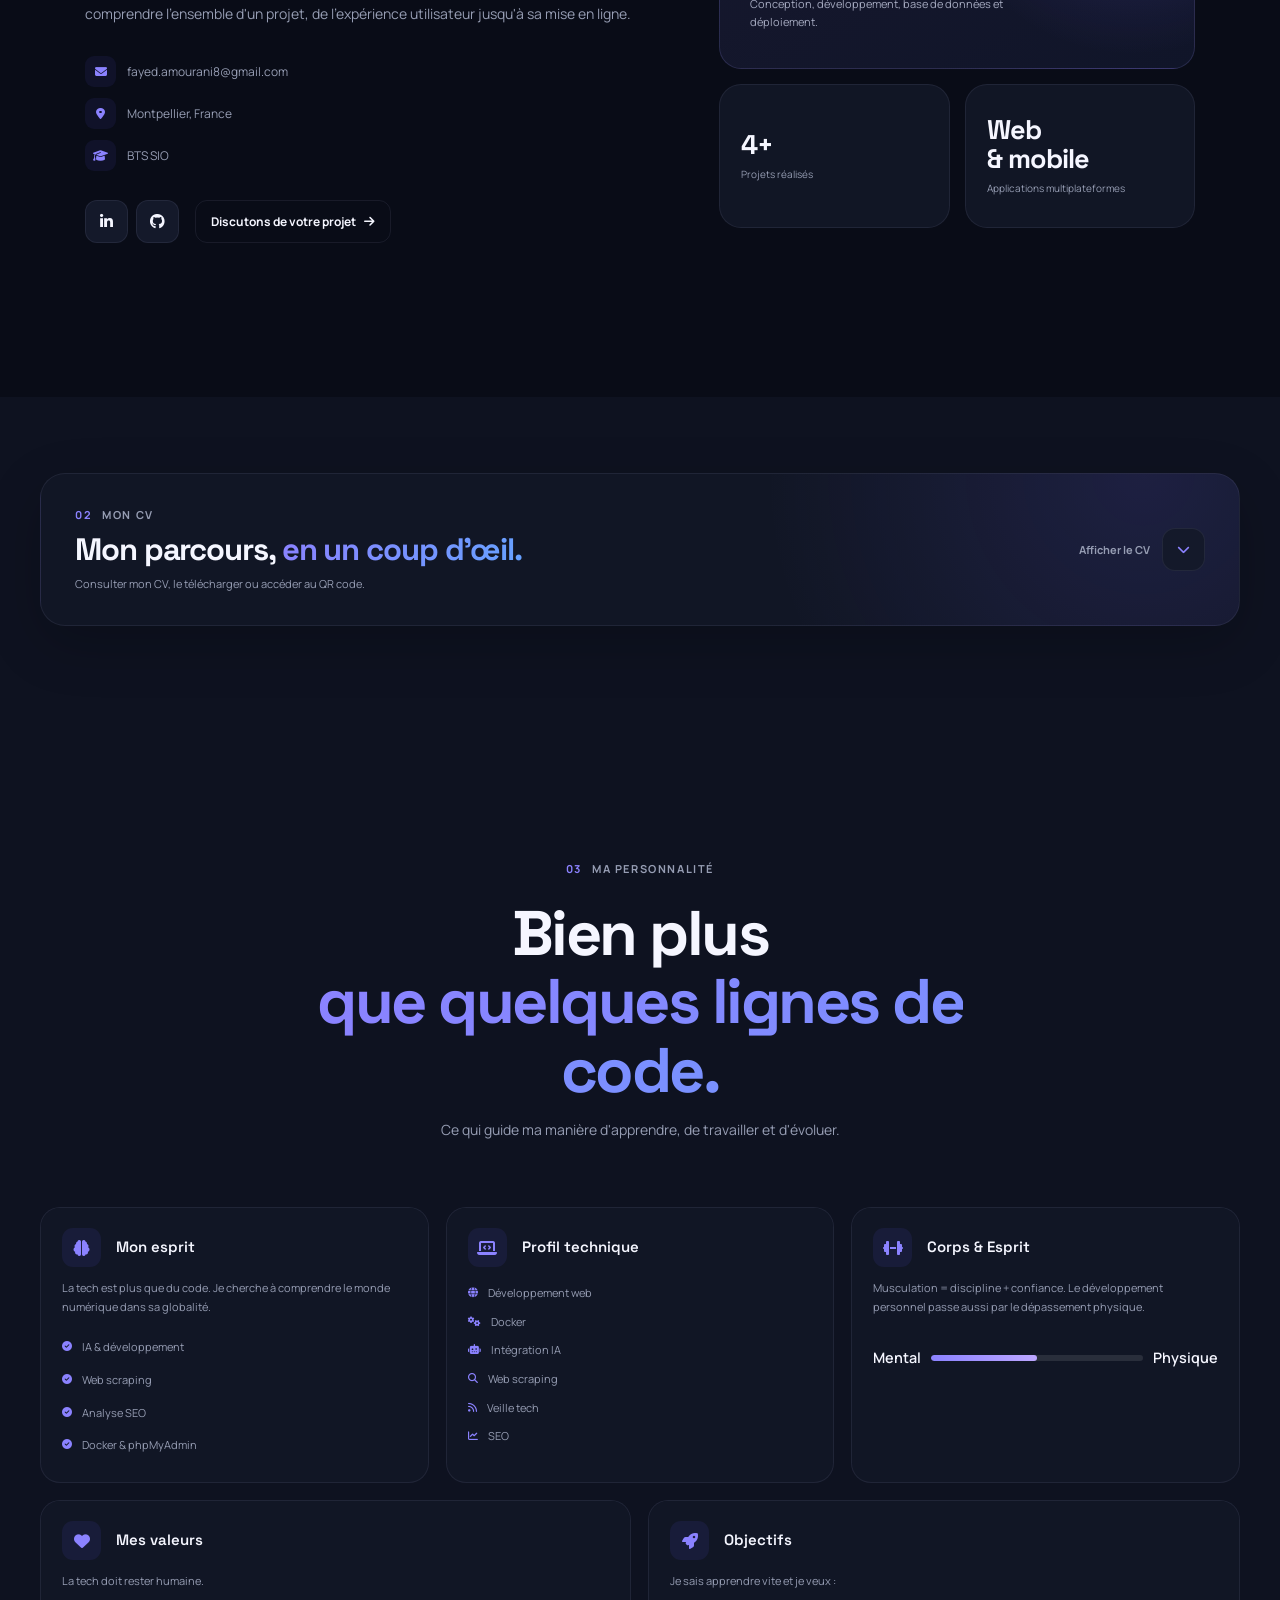
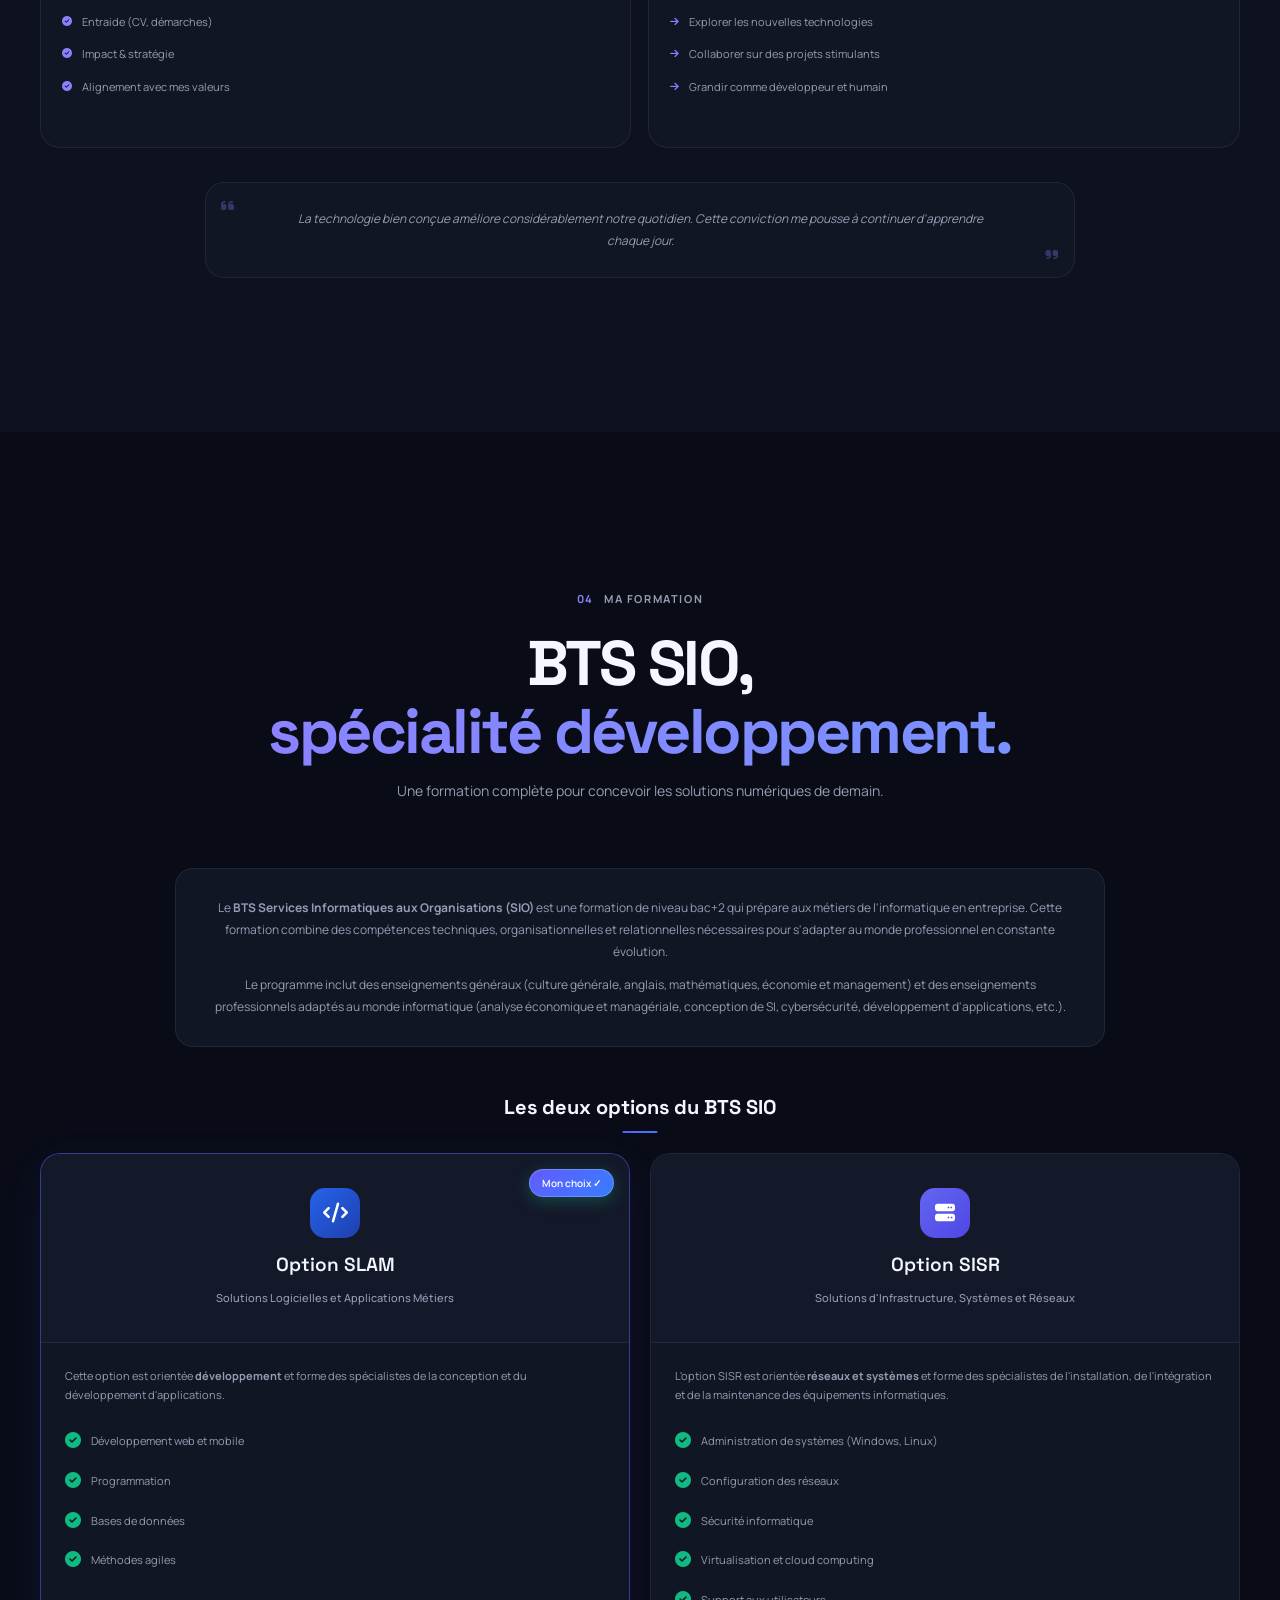
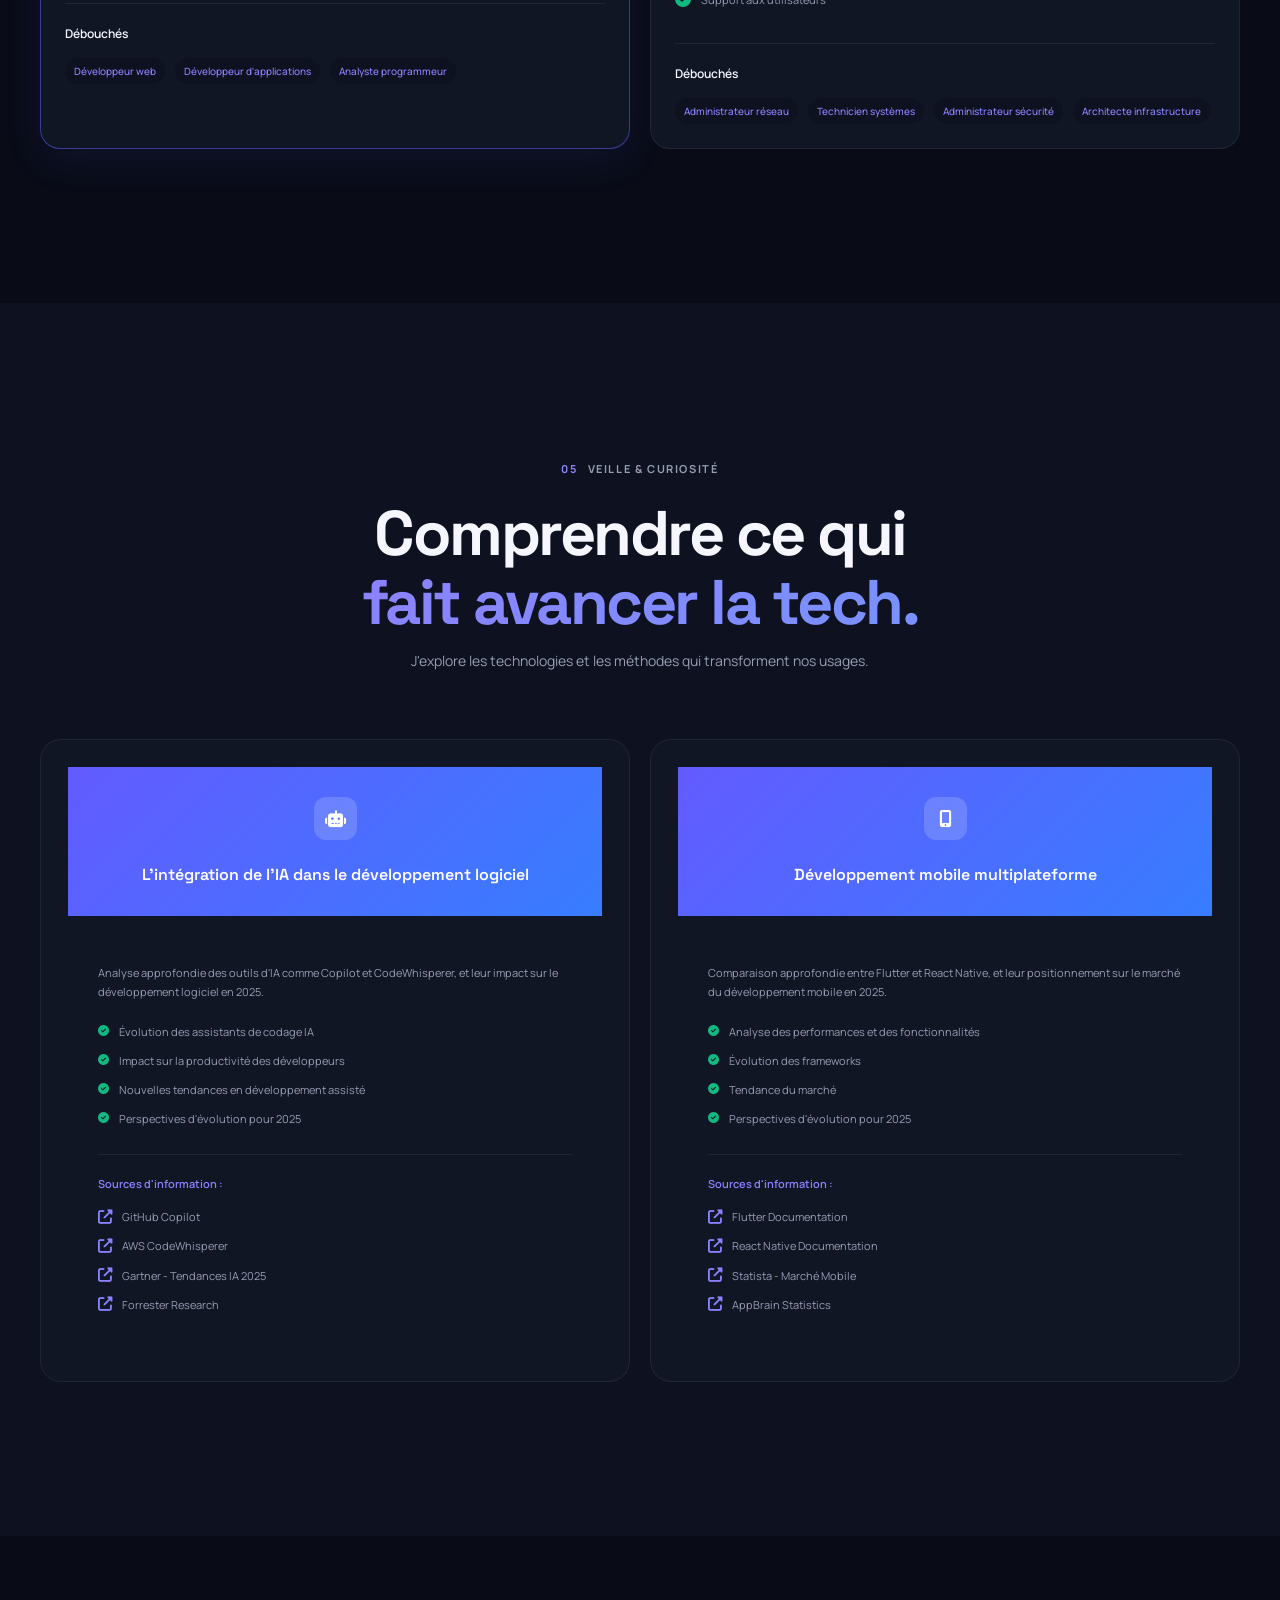
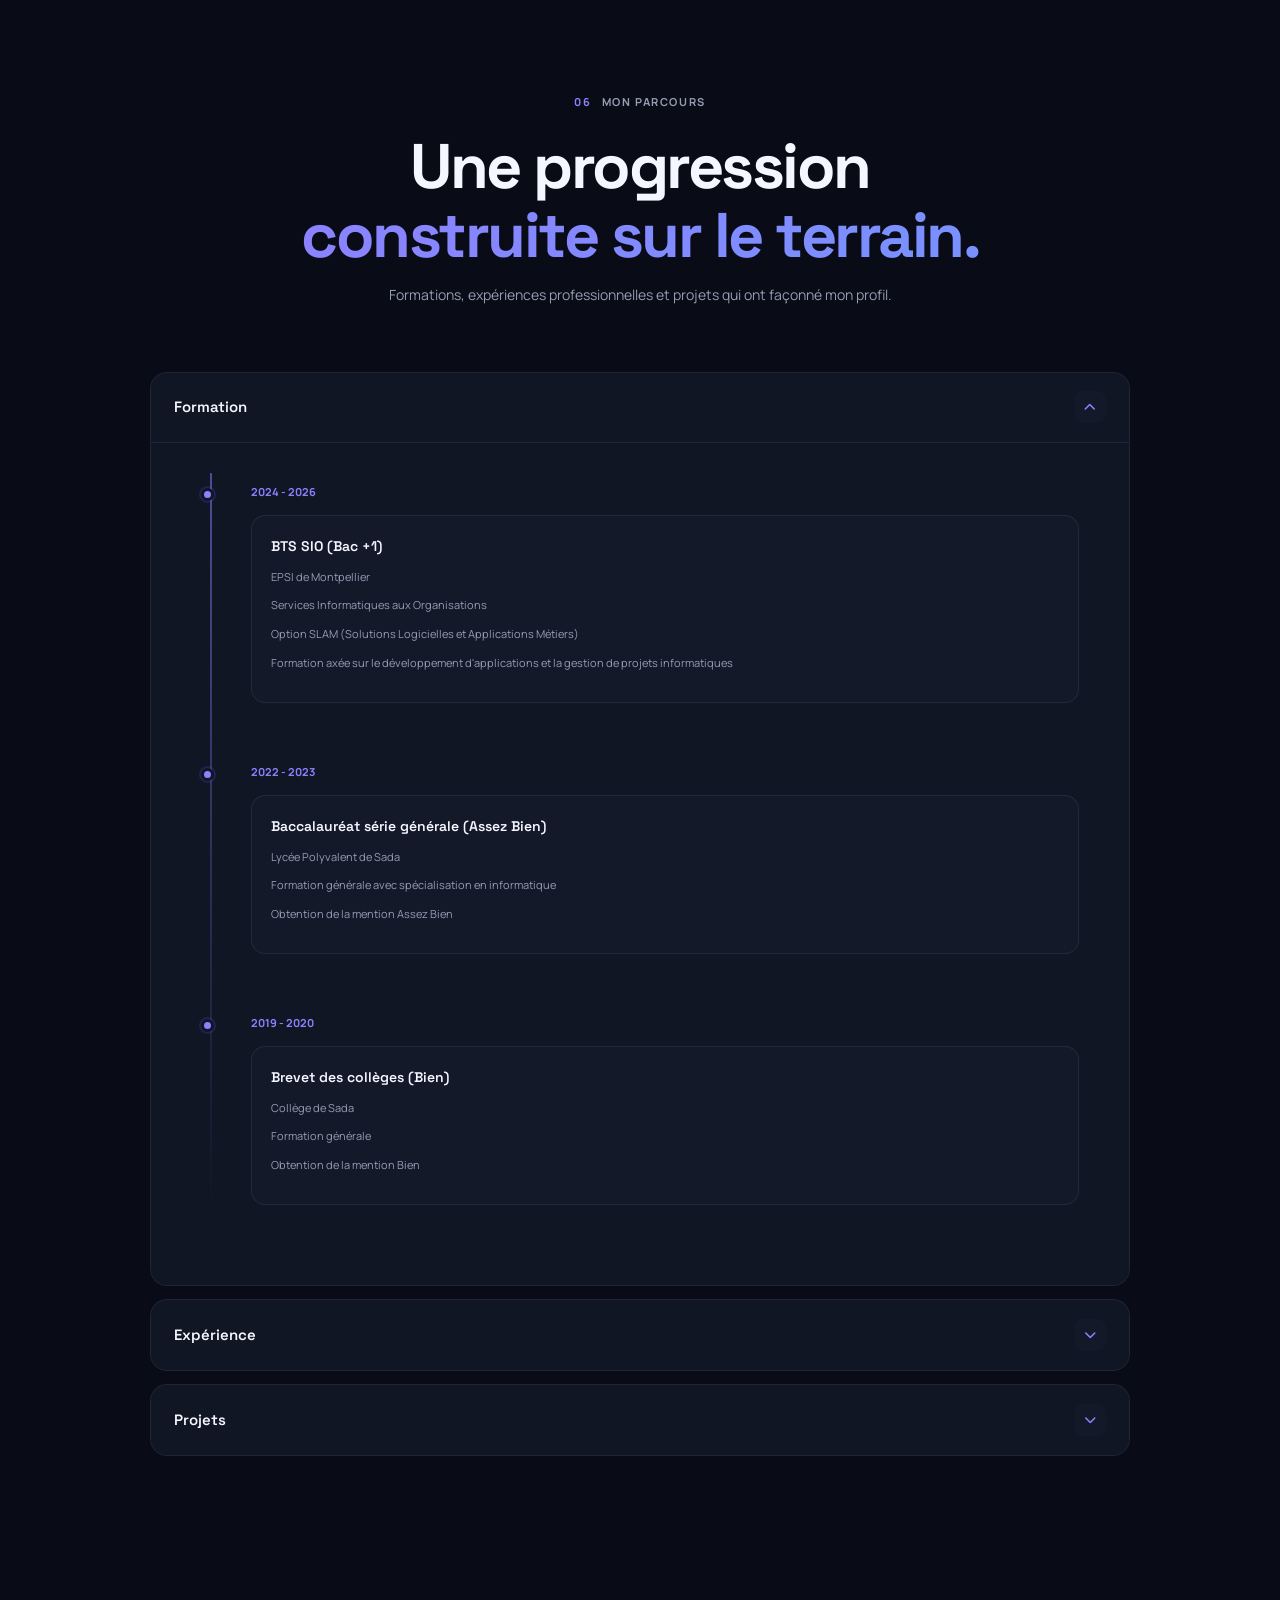
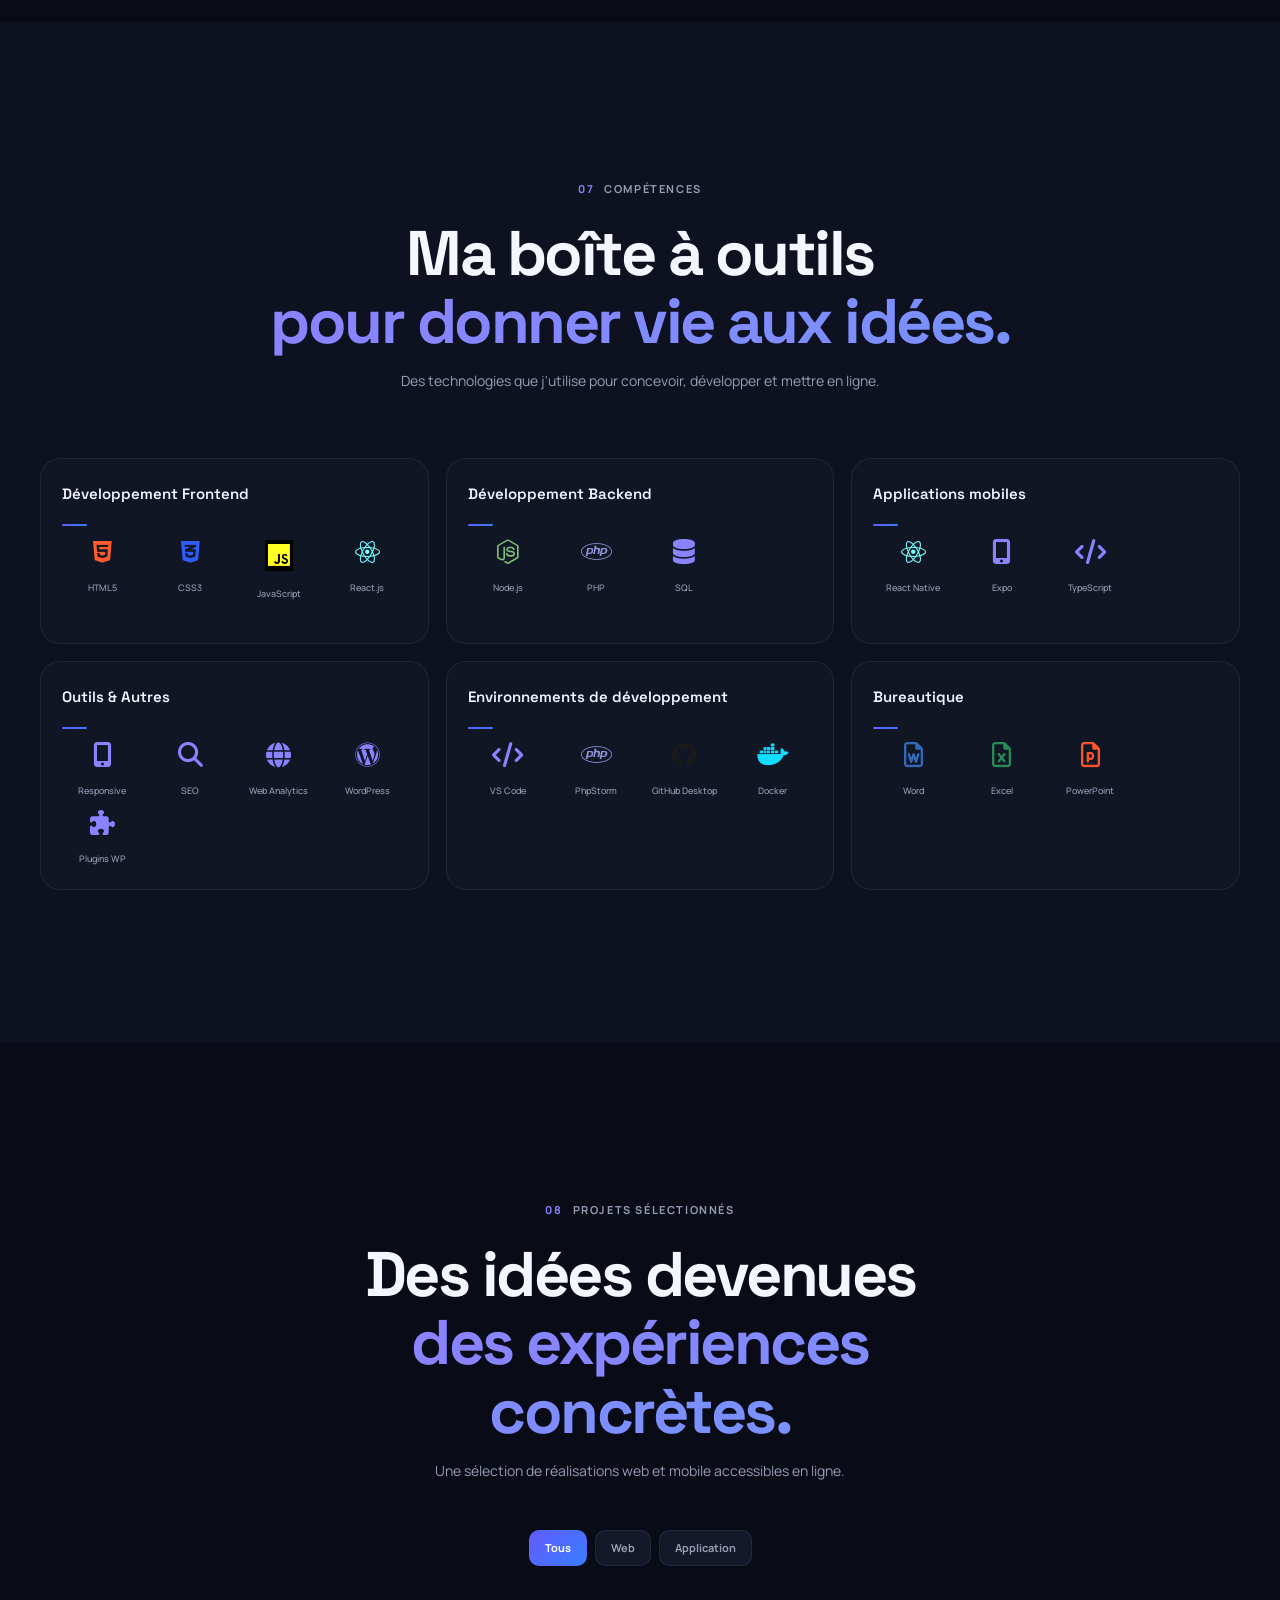
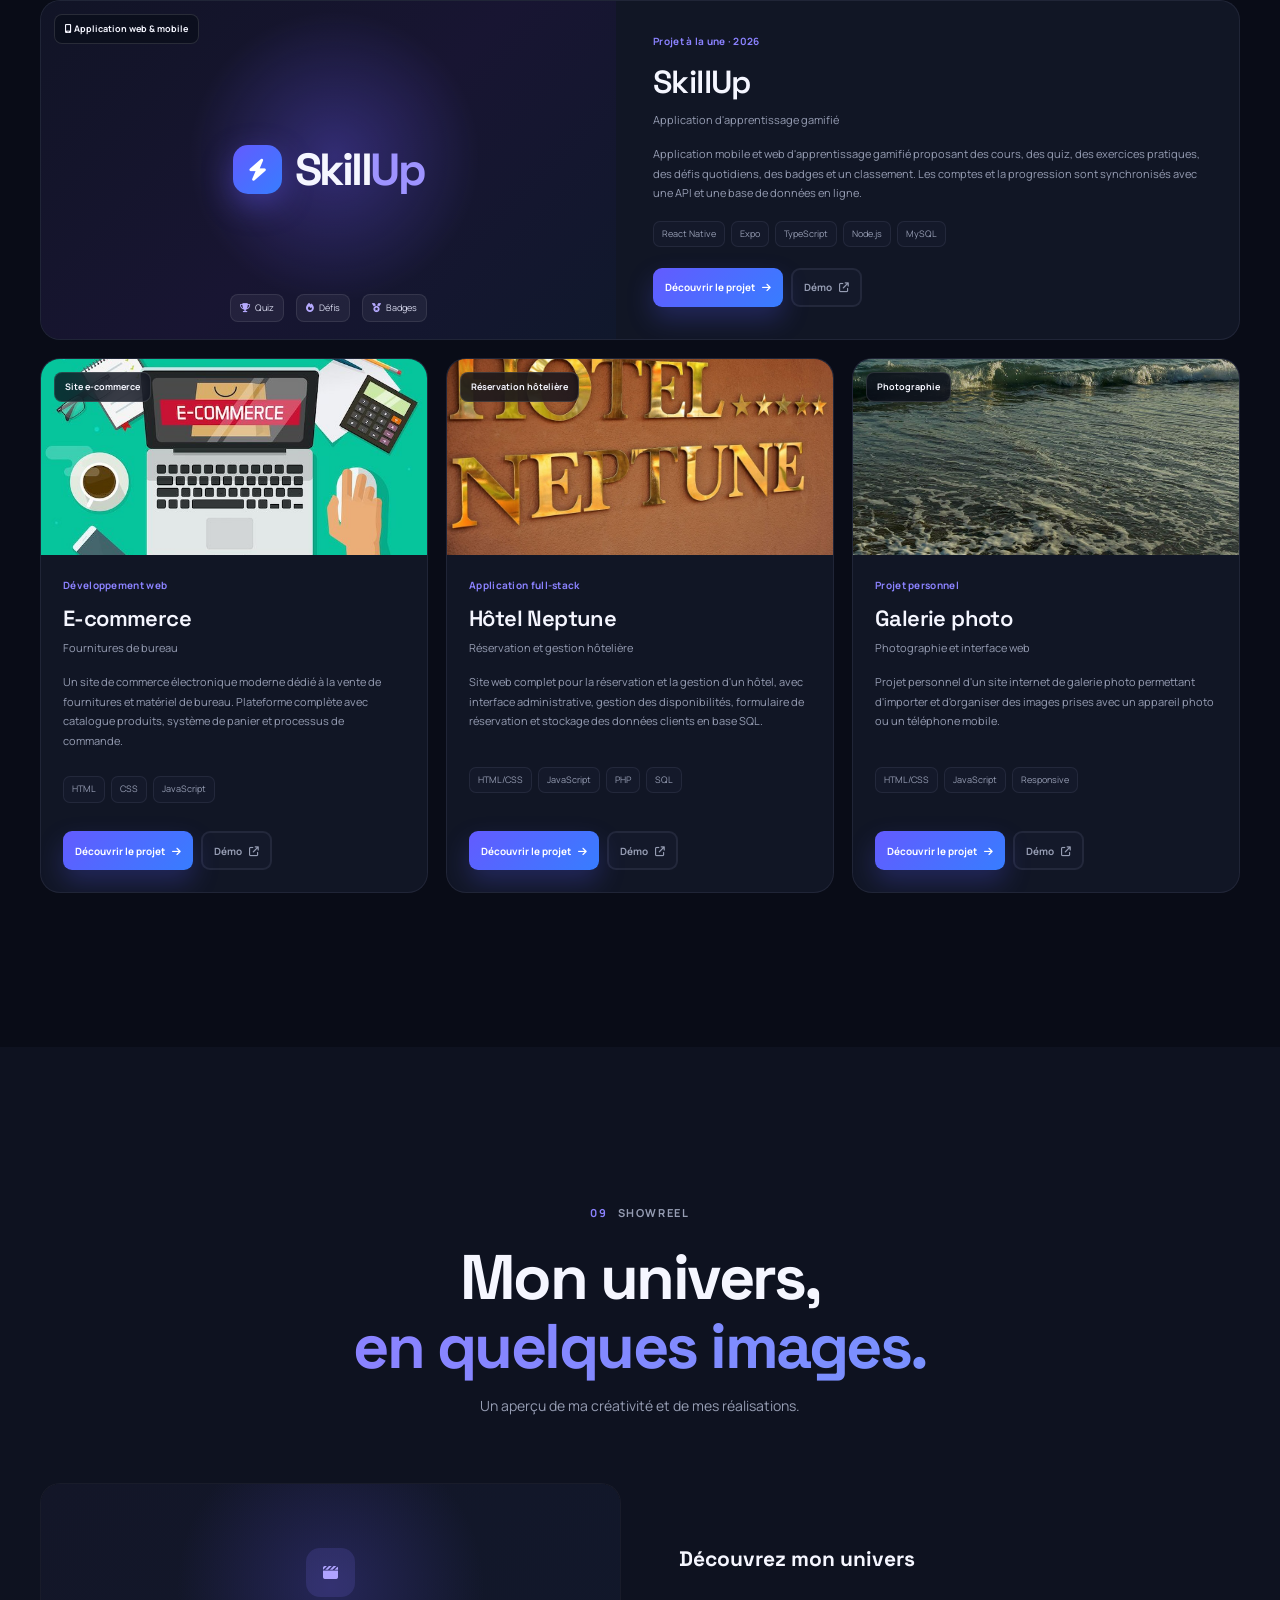
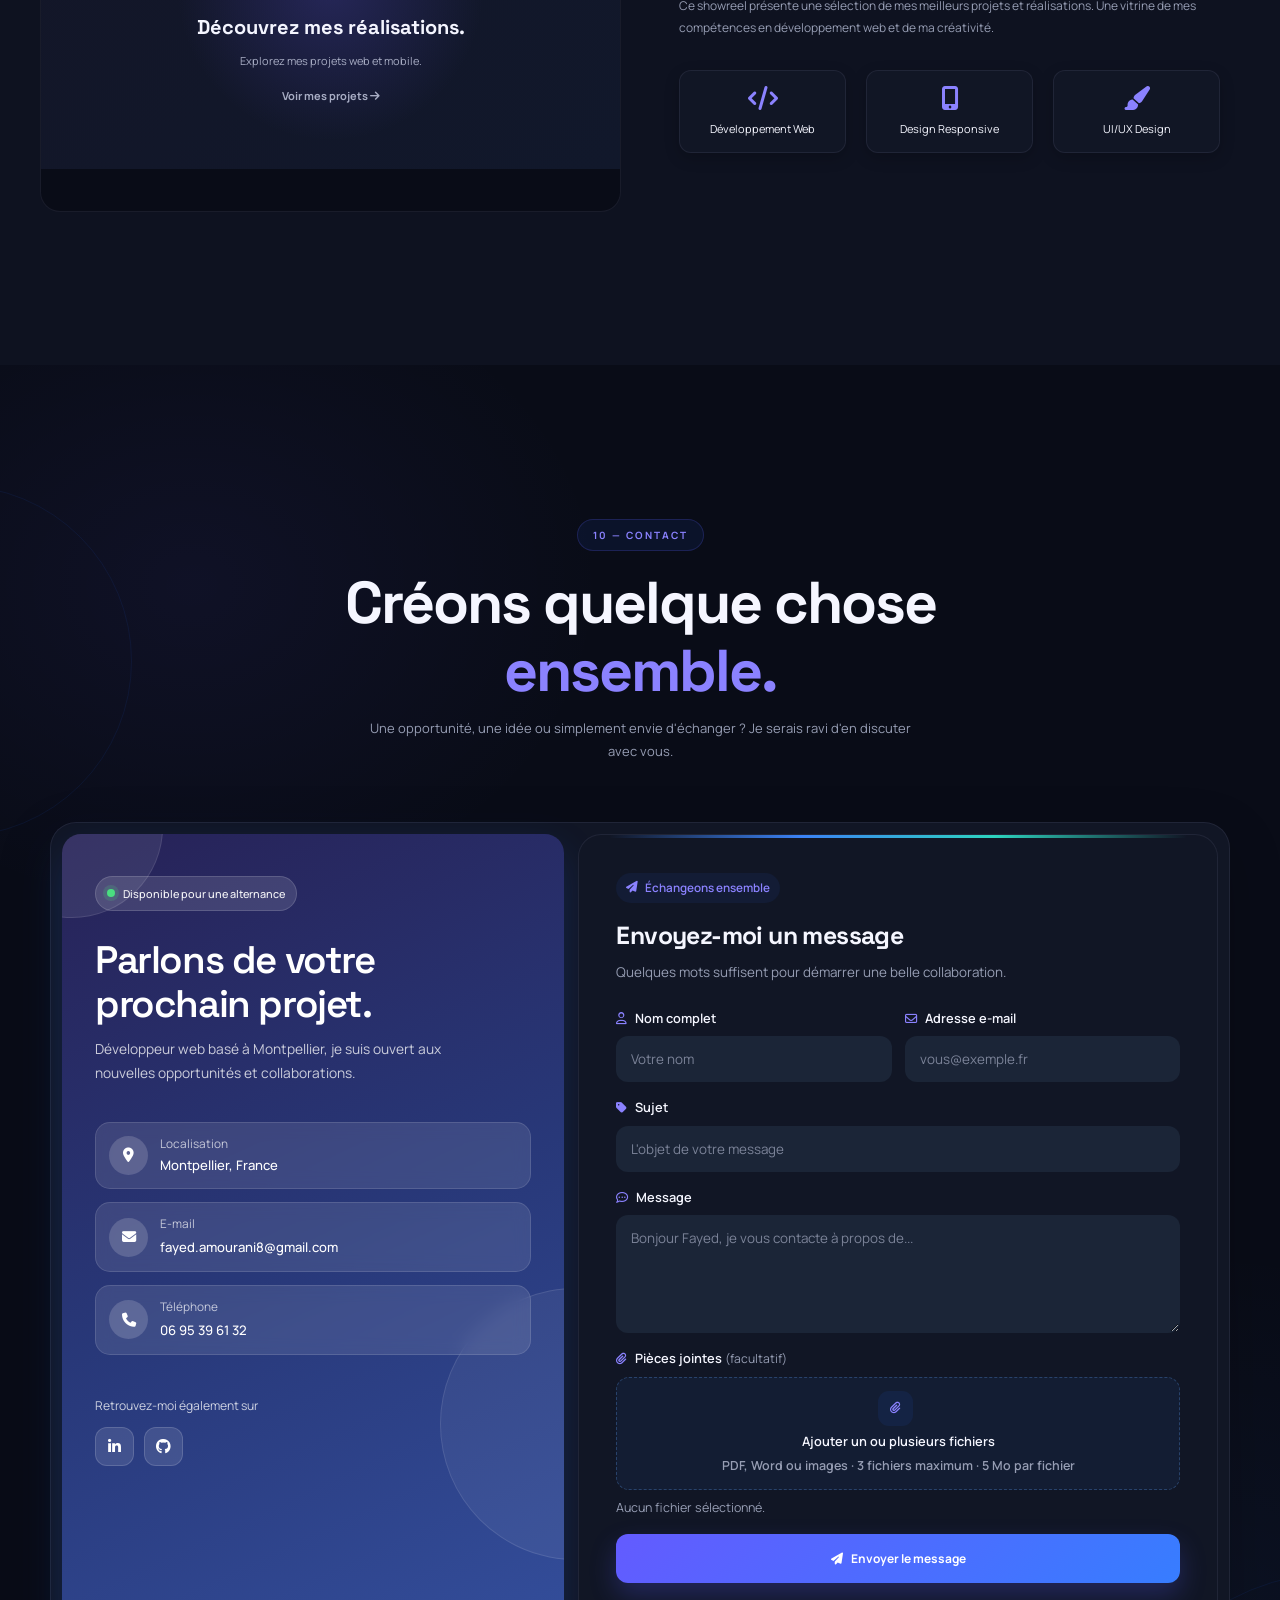
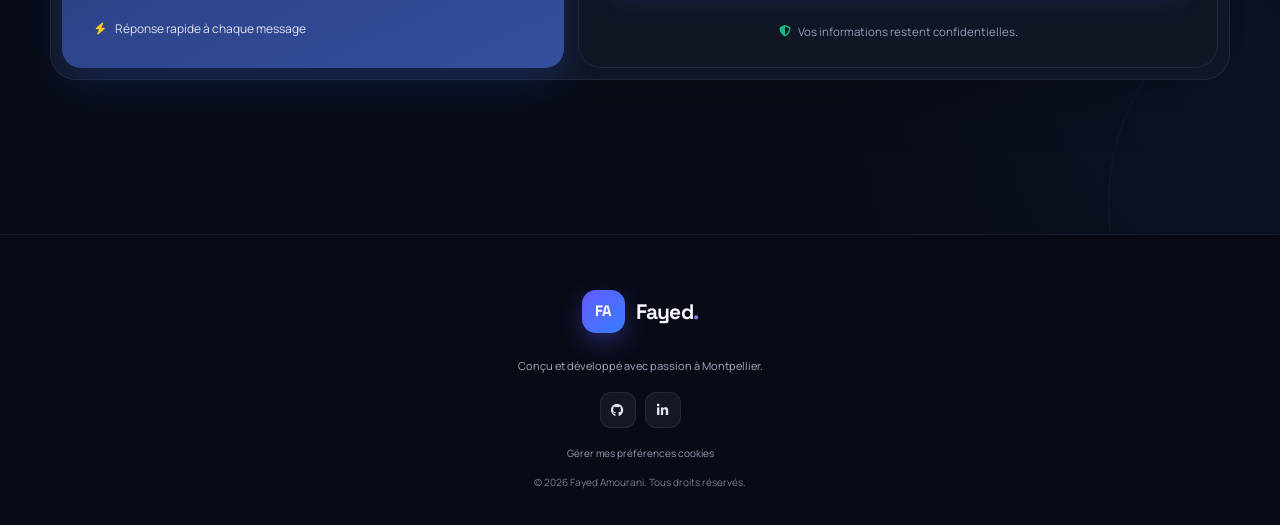
==== commit 44ab01f7: "Ajout d'une section CV déroulable" ====
--- a/index.html
+++ b/index.html
@@ -16,9 +16,9 @@
     <link rel="icon" type="image/jpeg" href="images/logo portfolio AMOURANI Fayed.jpg">
     <link rel="preconnect" href="https://fonts.googleapis.com">
     <link rel="preconnect" href="https://fonts.gstatic.com" crossorigin>
-    <link rel="stylesheet" href="css/style.css?v=analytics-qr-20260825">
+    <link rel="stylesheet" href="css/style.css?v=cv-accordeon-20260825">
     <link rel="stylesheet" href="css/analytics.css?v=analytics-qr-20260825">
-    <link rel="stylesheet" href="css/motion.css?v=motion-discret-20260825">
+    <link rel="stylesheet" href="css/motion.css?v=motion-sans-halo-20260825">
     <link rel="stylesheet" href="https://cdnjs.cloudflare.com/ajax/libs/font-awesome/6.4.0/css/all.min.css">
     <link href="https://fonts.googleapis.com/css2?family=Manrope:wght@400;500;600;700;800&family=Space+Grotesk:wght@400;500;600;700&display=swap" rel="stylesheet">
 </head>
@@ -180,13 +180,21 @@
     <!-- Section CV -->
     <section id="cv" class="section cv-section bg-alt">
         <div class="container">
-            <div class="section-heading reveal">
-                <span class="section-kicker"><span>02</span> Mon CV</span>
-                <h2 class="section-title">Mon parcours,<br><span>en un coup d'œil.</span></h2>
-                <p>Consultez mon curriculum vitæ directement ici ou téléchargez-le pour le garder à portée de main.</p>
-            </div>
-
-            <div class="cv-showcase reveal">
+            <details class="cv-accordion reveal">
+                <summary class="cv-accordion-summary" aria-controls="cv-accordion-content" aria-expanded="false">
+                    <span class="cv-accordion-intro">
+                        <span class="section-kicker cv-accordion-kicker"><span>02</span> Mon CV</span>
+                        <span class="cv-accordion-title">Mon parcours, <span>en un coup d'œil.</span></span>
+                        <span class="cv-accordion-description">Consulter mon CV, le télécharger ou accéder au QR code.</span>
+                    </span>
+                    <span class="cv-accordion-action">
+                        <span class="cv-accordion-state">Afficher le CV</span>
+                        <span class="cv-accordion-chevron" aria-hidden="true"><i class="fas fa-chevron-down"></i></span>
+                    </span>
+                </summary>
+
+                <div id="cv-accordion-content" class="cv-accordion-panel">
+                    <div class="cv-showcase reveal">
                 <div class="cv-showcase-copy">
                     <span class="cv-availability"><span></span> Disponible pour une alternance</span>
                     <h3>Fayed<br><span>Amourani.</span></h3>
@@ -224,7 +232,9 @@
                     <iframe src="cv/cv.pdf#view=FitH" title="Curriculum vitæ de Fayed Amourani" loading="lazy"></iframe>
                     <p class="cv-preview-fallback">L'aperçu ne s'affiche pas ? <a href="cv/cv.pdf" target="_blank" rel="noopener noreferrer">Ouvrir le CV</a></p>
                 </div>
-            </div>
+                    </div>
+                </div>
+            </details>
         </div>
     </section>
 
@@ -1118,9 +1128,9 @@
     </a>
 
     <!-- Scripts -->
-    <script src="js/main.js?v=analytics-qr-20260825"></script>
+    <script src="js/main.js?v=cv-accordeon-20260825"></script>
     <script src="js/analytics.js?v=analytics-qr-20260825"></script>
-    <script src="js/motion.js?v=motion-discret-20260825"></script>
+    <script src="js/motion.js?v=motion-sans-halo-20260825"></script>
     <script src="js/back-to-top.js"></script>
 </body>
 </html> 
--- a/css/style.css
+++ b/css/style.css
@@ -5771,7 +5771,138 @@
 
 .portfolio-premium .cv-section {
     overflow: hidden;
-    padding-top: var(--section-spacing);
+    padding: clamp(42px, 6vw, 76px) 0;
+}
+
+.portfolio-premium .cv-accordion {
+    overflow: hidden;
+    background:
+        radial-gradient(circle at 92% 0%, rgba(113, 99, 255, 0.13), transparent 34%),
+        var(--card-bg);
+    border: 1px solid var(--border-color);
+    border-radius: 25px;
+    box-shadow: var(--card-shadow);
+    transition: border-color 0.3s ease, box-shadow 0.3s ease;
+}
+
+.portfolio-premium .cv-accordion:hover,
+.portfolio-premium .cv-accordion[open] {
+    border-color: rgba(113, 99, 255, 0.32);
+    box-shadow: var(--hover-shadow);
+}
+
+.portfolio-premium .cv-accordion-summary {
+    display: flex;
+    min-height: 151px;
+    padding: 28px 34px;
+    align-items: center;
+    justify-content: space-between;
+    gap: 24px;
+    list-style: none;
+    cursor: pointer;
+    user-select: none;
+    -webkit-tap-highlight-color: transparent;
+}
+
+.portfolio-premium .cv-accordion-summary::-webkit-details-marker {
+    display: none;
+}
+
+.portfolio-premium .cv-accordion-summary::marker {
+    content: "";
+}
+
+.portfolio-premium .cv-accordion-summary:focus-visible {
+    outline: 2px solid var(--primary-color);
+    outline-offset: -5px;
+}
+
+.portfolio-premium .cv-accordion-intro {
+    display: grid;
+    min-width: 0;
+    gap: 7px;
+}
+
+.portfolio-premium .cv-accordion-title {
+    color: var(--text-color);
+    font-family: var(--font-display);
+    font-size: clamp(21px, 3.1vw, 31px);
+    font-weight: 700;
+    letter-spacing: -1.1px;
+    line-height: 1.2;
+}
+
+.portfolio-premium .cv-accordion-title > span {
+    background: linear-gradient(110deg, var(--primary-color), var(--secondary-color));
+    background-clip: text;
+    color: transparent;
+    -webkit-background-clip: text;
+    -webkit-text-fill-color: transparent;
+}
+
+.portfolio-premium .cv-accordion-description {
+    color: var(--light-text);
+    font-size: 11px;
+    line-height: 1.65;
+}
+
+.portfolio-premium .cv-accordion-action {
+    display: inline-flex;
+    flex: 0 0 auto;
+    align-items: center;
+    gap: 12px;
+}
+
+.portfolio-premium .cv-accordion-state {
+    color: var(--light-text);
+    font-size: 11px;
+    font-weight: 700;
+    white-space: nowrap;
+}
+
+.portfolio-premium .cv-accordion-chevron {
+    display: grid;
+    width: 43px;
+    height: 43px;
+    place-items: center;
+    background: var(--surface-muted);
+    border: 1px solid var(--border-color);
+    border-radius: 13px;
+    color: var(--primary-color);
+    font-size: 13px;
+    transition:
+        transform 0.32s cubic-bezier(0.22, 1, 0.36, 1),
+        background-color 0.25s ease,
+        border-color 0.25s ease;
+}
+
+.portfolio-premium .cv-accordion-summary:hover .cv-accordion-chevron {
+    background: rgba(113, 99, 255, 0.1);
+    border-color: rgba(113, 99, 255, 0.32);
+}
+
+.portfolio-premium .cv-accordion[open] .cv-accordion-chevron {
+    transform: rotate(180deg);
+}
+
+.portfolio-premium .cv-accordion-panel {
+    padding: 0 11px 11px;
+}
+
+.portfolio-premium .cv-accordion[open] .cv-accordion-panel {
+    animation: cvAccordionReveal 0.42s cubic-bezier(0.22, 1, 0.36, 1) both;
+}
+
+@keyframes cvAccordionReveal {
+    from {
+        opacity: 0;
+        transform: translateY(-9px);
+    }
+
+    to {
+        opacity: 1;
+        transform: translateY(0);
+    }
 }
 
 .portfolio-premium .cv-showcase {
@@ -6048,6 +6179,11 @@
         padding: 31px;
     }
 
+    .portfolio-premium .cv-accordion-summary {
+        min-height: 137px;
+        padding: 24px 27px;
+    }
+
     .portfolio-premium .cv-actions {
         grid-template-columns: repeat(2, minmax(0, 1fr));
     }
@@ -6074,6 +6210,53 @@
         gap: 7px;
     }
 
+    .portfolio-premium .cv-section {
+        padding: 38px 0;
+    }
+
+    .portfolio-premium .cv-accordion {
+        border-radius: 20px;
+    }
+
+    .portfolio-premium .cv-accordion-summary {
+        min-height: 124px;
+        padding: 20px 17px;
+        gap: 12px;
+    }
+
+    .portfolio-premium .cv-accordion-intro {
+        gap: 6px;
+    }
+
+    .portfolio-premium .cv-accordion-kicker {
+        font-size: 9px;
+    }
+
+    .portfolio-premium .cv-accordion-title {
+        font-size: clamp(19px, 5vw, 22px);
+        letter-spacing: -0.7px;
+    }
+
+    .portfolio-premium .cv-accordion-description {
+        max-width: 255px;
+        font-size: 10px;
+    }
+
+    .portfolio-premium .cv-accordion-state {
+        display: none;
+    }
+
+    .portfolio-premium .cv-accordion-chevron {
+        width: 37px;
+        height: 37px;
+        border-radius: 11px;
+        font-size: 11px;
+    }
+
+    .portfolio-premium .cv-accordion-panel {
+        padding: 0 7px 7px;
+    }
+
     .portfolio-premium .cv-showcase-copy {
         padding: 25px 19px;
         border-radius: 15px;
@@ -6112,3 +6295,13 @@
         font-size: 9px;
     }
 }
+
+@media (prefers-reduced-motion: reduce) {
+    .portfolio-premium .cv-accordion[open] .cv-accordion-panel {
+        animation: none;
+    }
+
+    .portfolio-premium .cv-accordion-chevron {
+        transition: none;
+    }
+}
--- a/css/motion.css
+++ b/css/motion.css
@@ -394,45 +394,6 @@
     box-shadow: 0 0 12px rgba(var(--detail-accent-rgb), 0.72);
 }
 
-.motion-cursor-halo {
-    position: fixed;
-    z-index: 1195;
-    top: -9px;
-    left: -9px;
-    width: 18px;
-    height: 18px;
-    background: rgba(134, 122, 255, 0.055);
-    border: 1px solid rgba(153, 145, 255, 0.48);
-    border-radius: 50%;
-    box-shadow:
-        0 0 10px rgba(142, 126, 255, 0.18),
-        inset 0 0 7px rgba(134, 121, 255, 0.07);
-    opacity: 0;
-    pointer-events: none;
-    transition:
-        width 0.28s var(--motion-ease),
-        height 0.28s var(--motion-ease),
-        top 0.28s var(--motion-ease),
-        left 0.28s var(--motion-ease),
-        opacity 0.22s ease,
-        border-color 0.28s ease,
-        background-color 0.28s ease;
-    will-change: transform;
-}
-
-.motion-cursor-halo.motion-cursor-active {
-    opacity: 1;
-}
-
-.motion-cursor-halo.motion-cursor-hovering {
-    top: -12px;
-    left: -12px;
-    width: 24px;
-    height: 24px;
-    background: rgba(129, 121, 255, 0.08);
-    border-color: rgba(166, 158, 255, 0.66);
-}
-
 .motion-magnetic-button {
     translate: var(--magnetic-x, 0px) var(--magnetic-y, 0px);
     transition:
@@ -573,11 +534,6 @@
     animation: motionIconBreathing 3.4s ease-in-out infinite;
 }
 
-[data-theme="light"] .motion-cursor-halo {
-    background: rgba(108, 95, 225, 0.055);
-    border-color: rgba(111, 96, 226, 0.48);
-}
-
 [data-theme="light"] .project-hero .motion-particle {
     opacity: 0.55;
 }
@@ -935,7 +891,6 @@
         display: none;
     }
 
-    .motion-cursor-halo,
     .motion-stage-orb {
         display: none;
     }
@@ -994,7 +949,6 @@
         transition: none;
     }
 
-    .motion-cursor-halo,
     .motion-particle-field {
         display: none;
     }
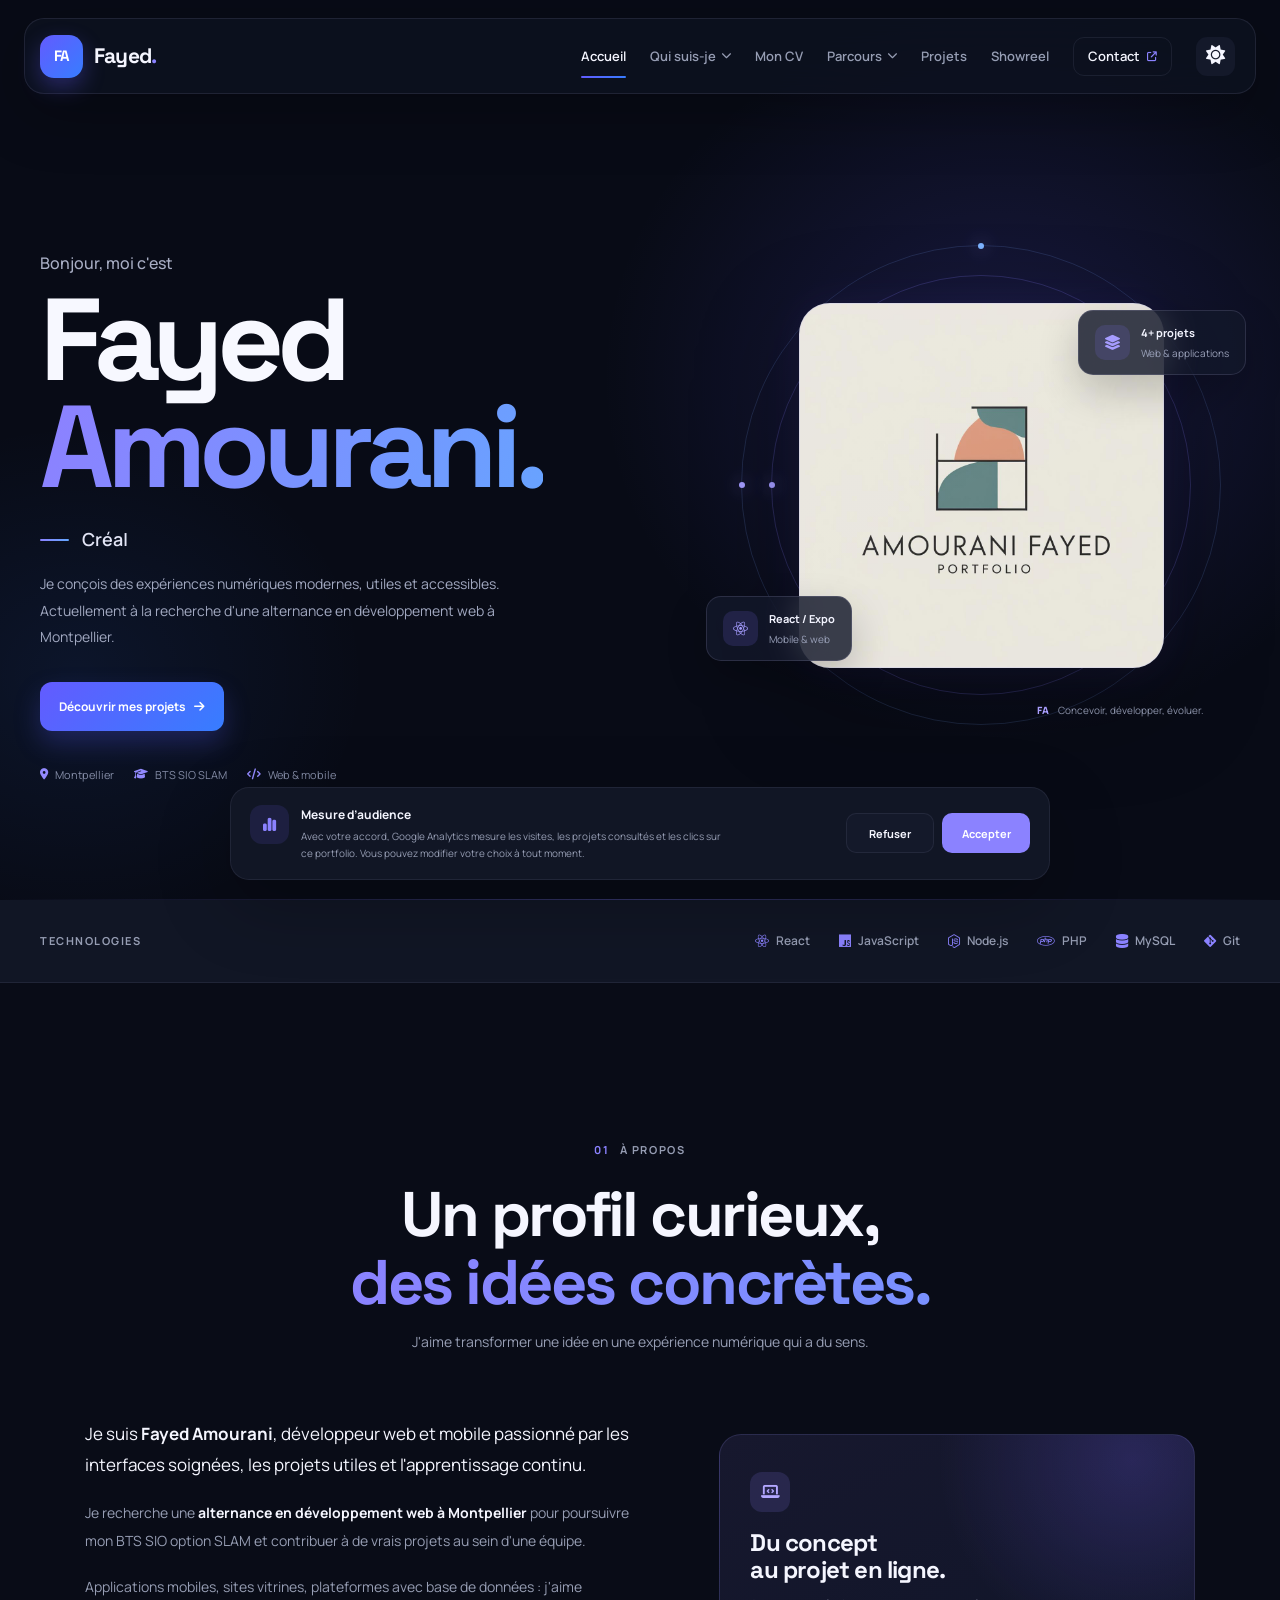
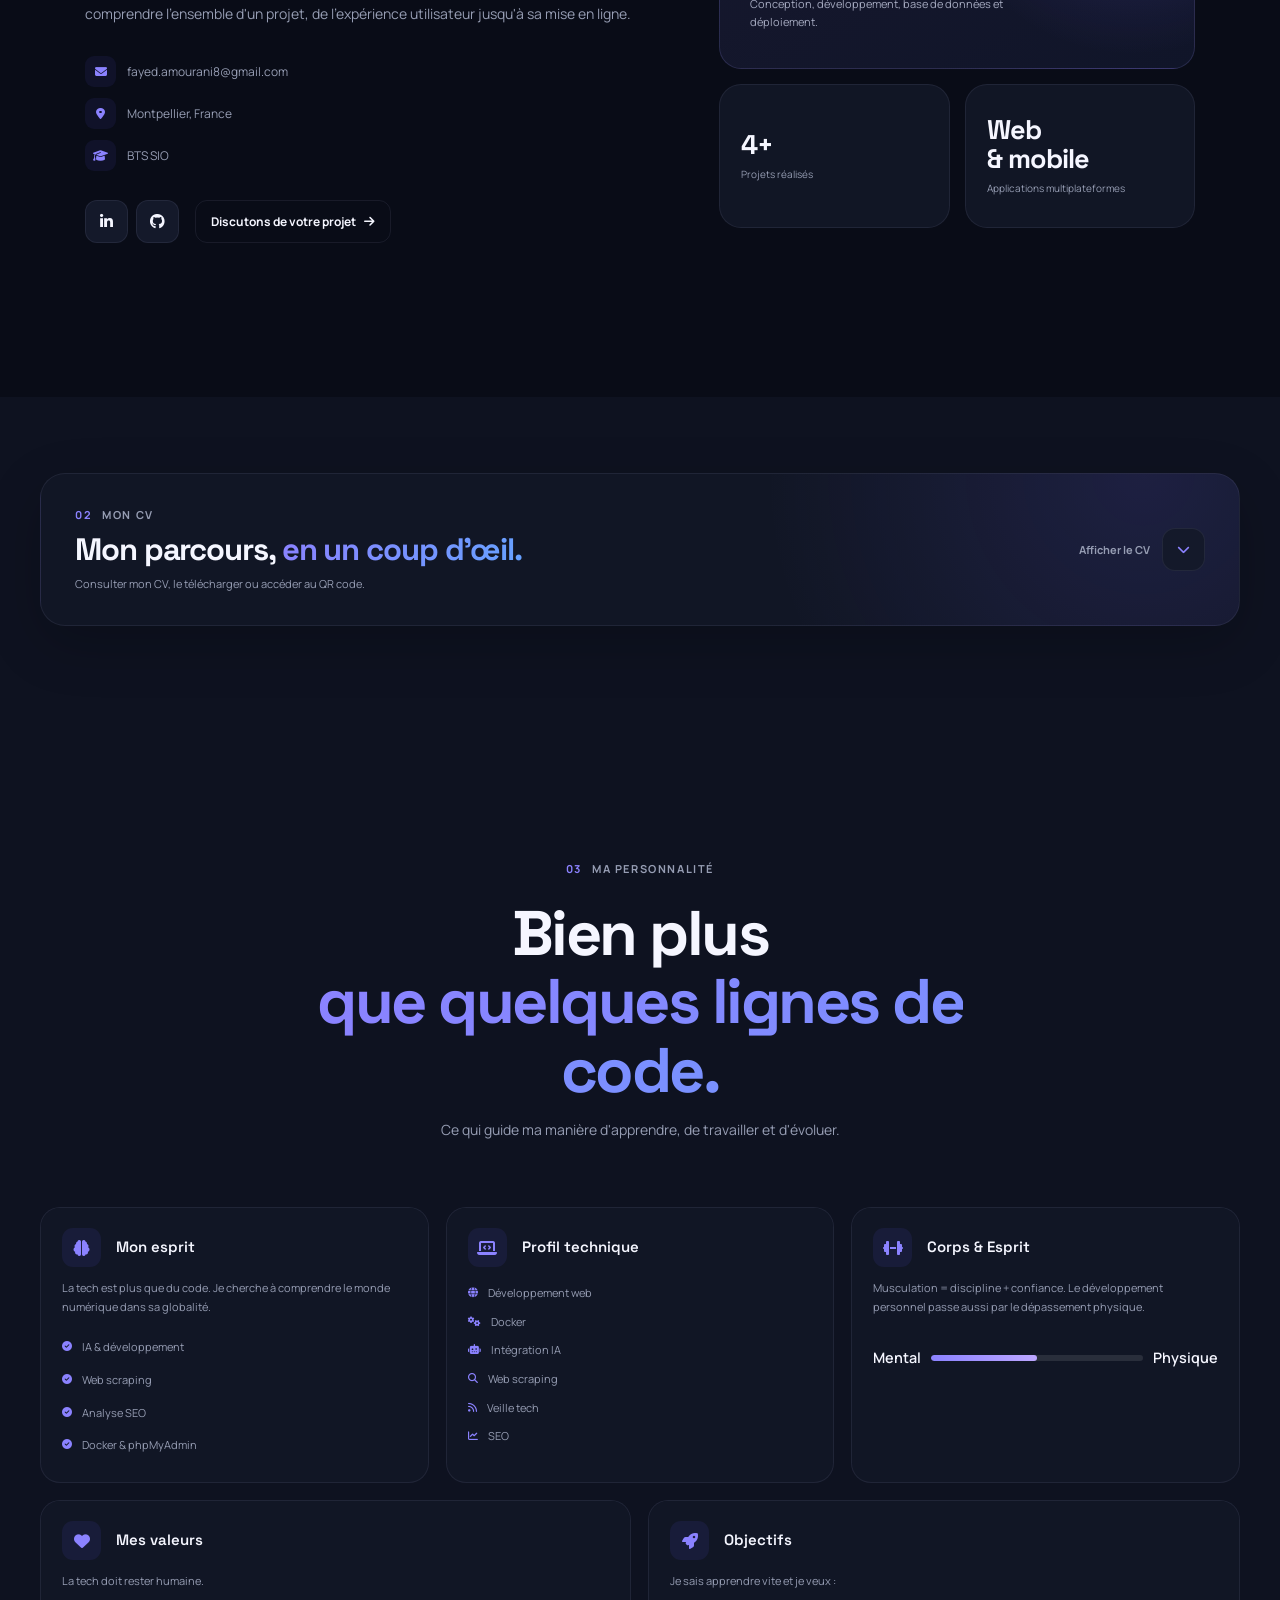
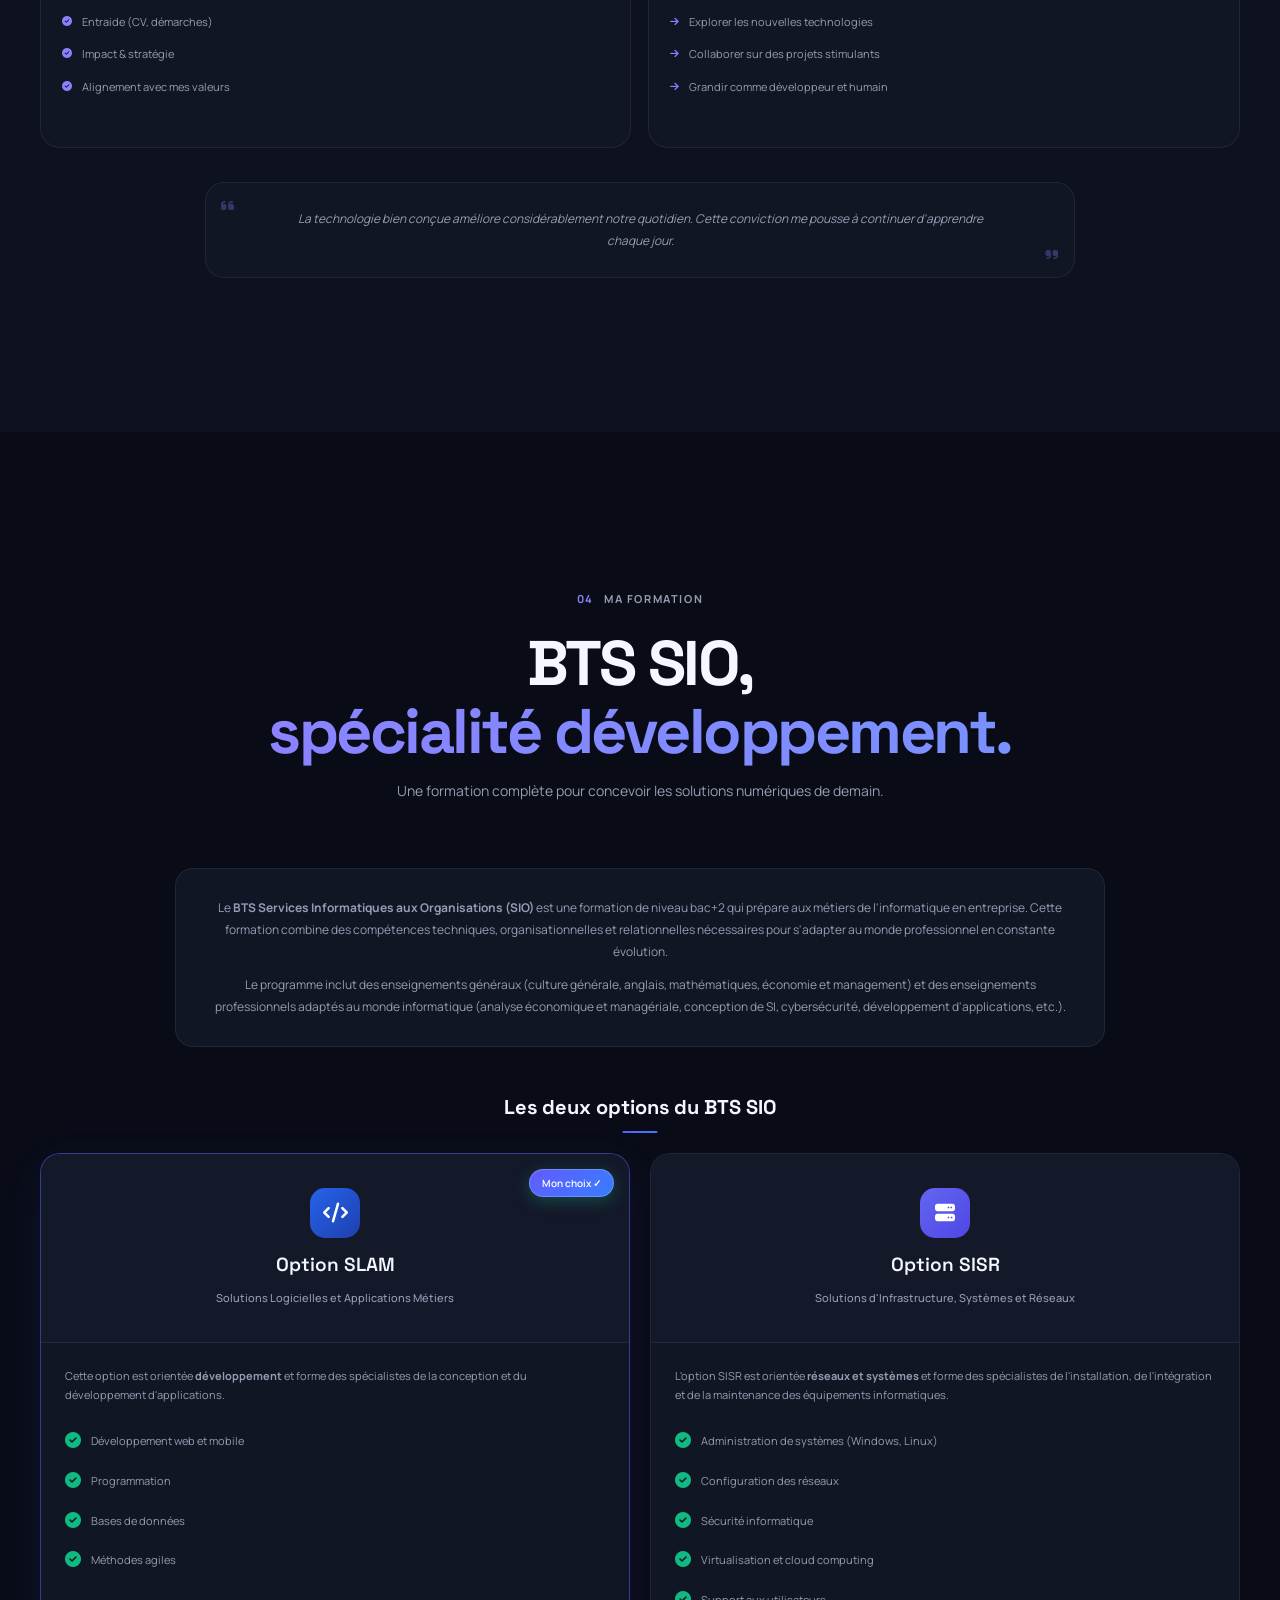
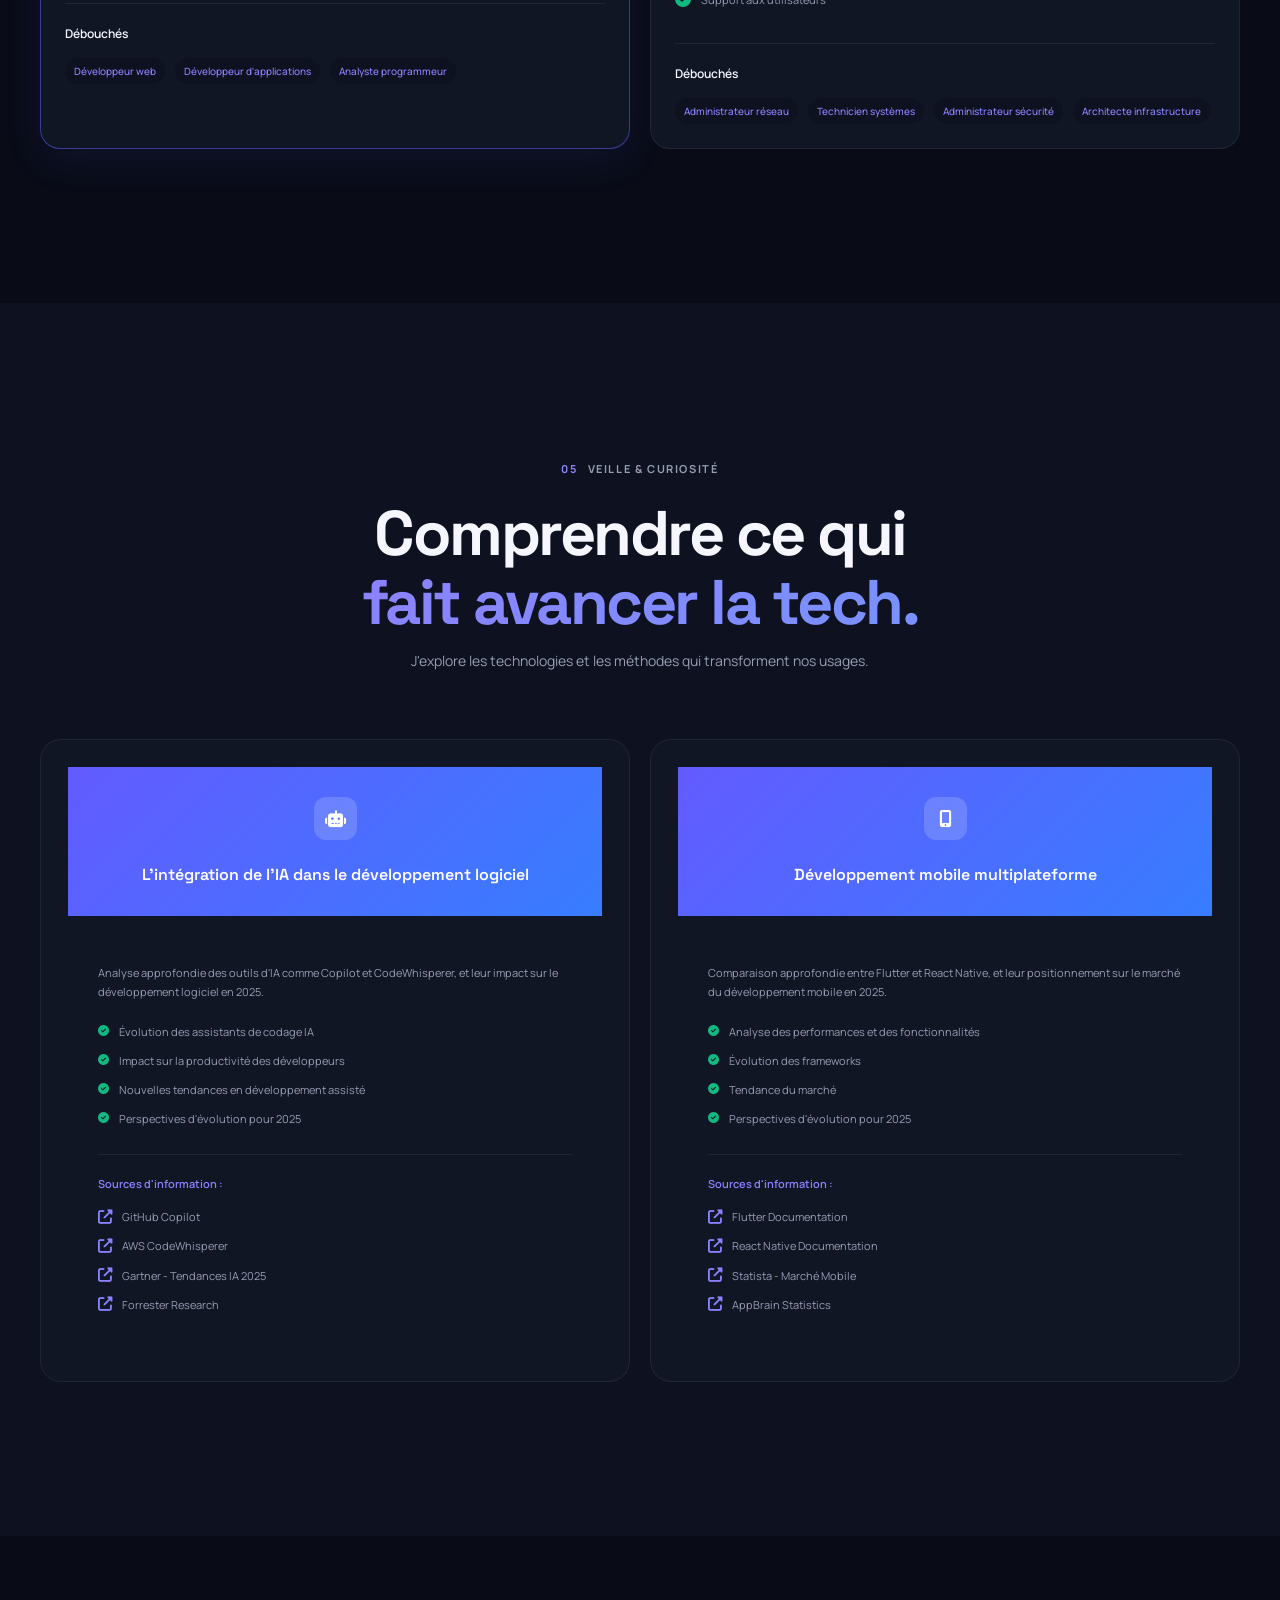
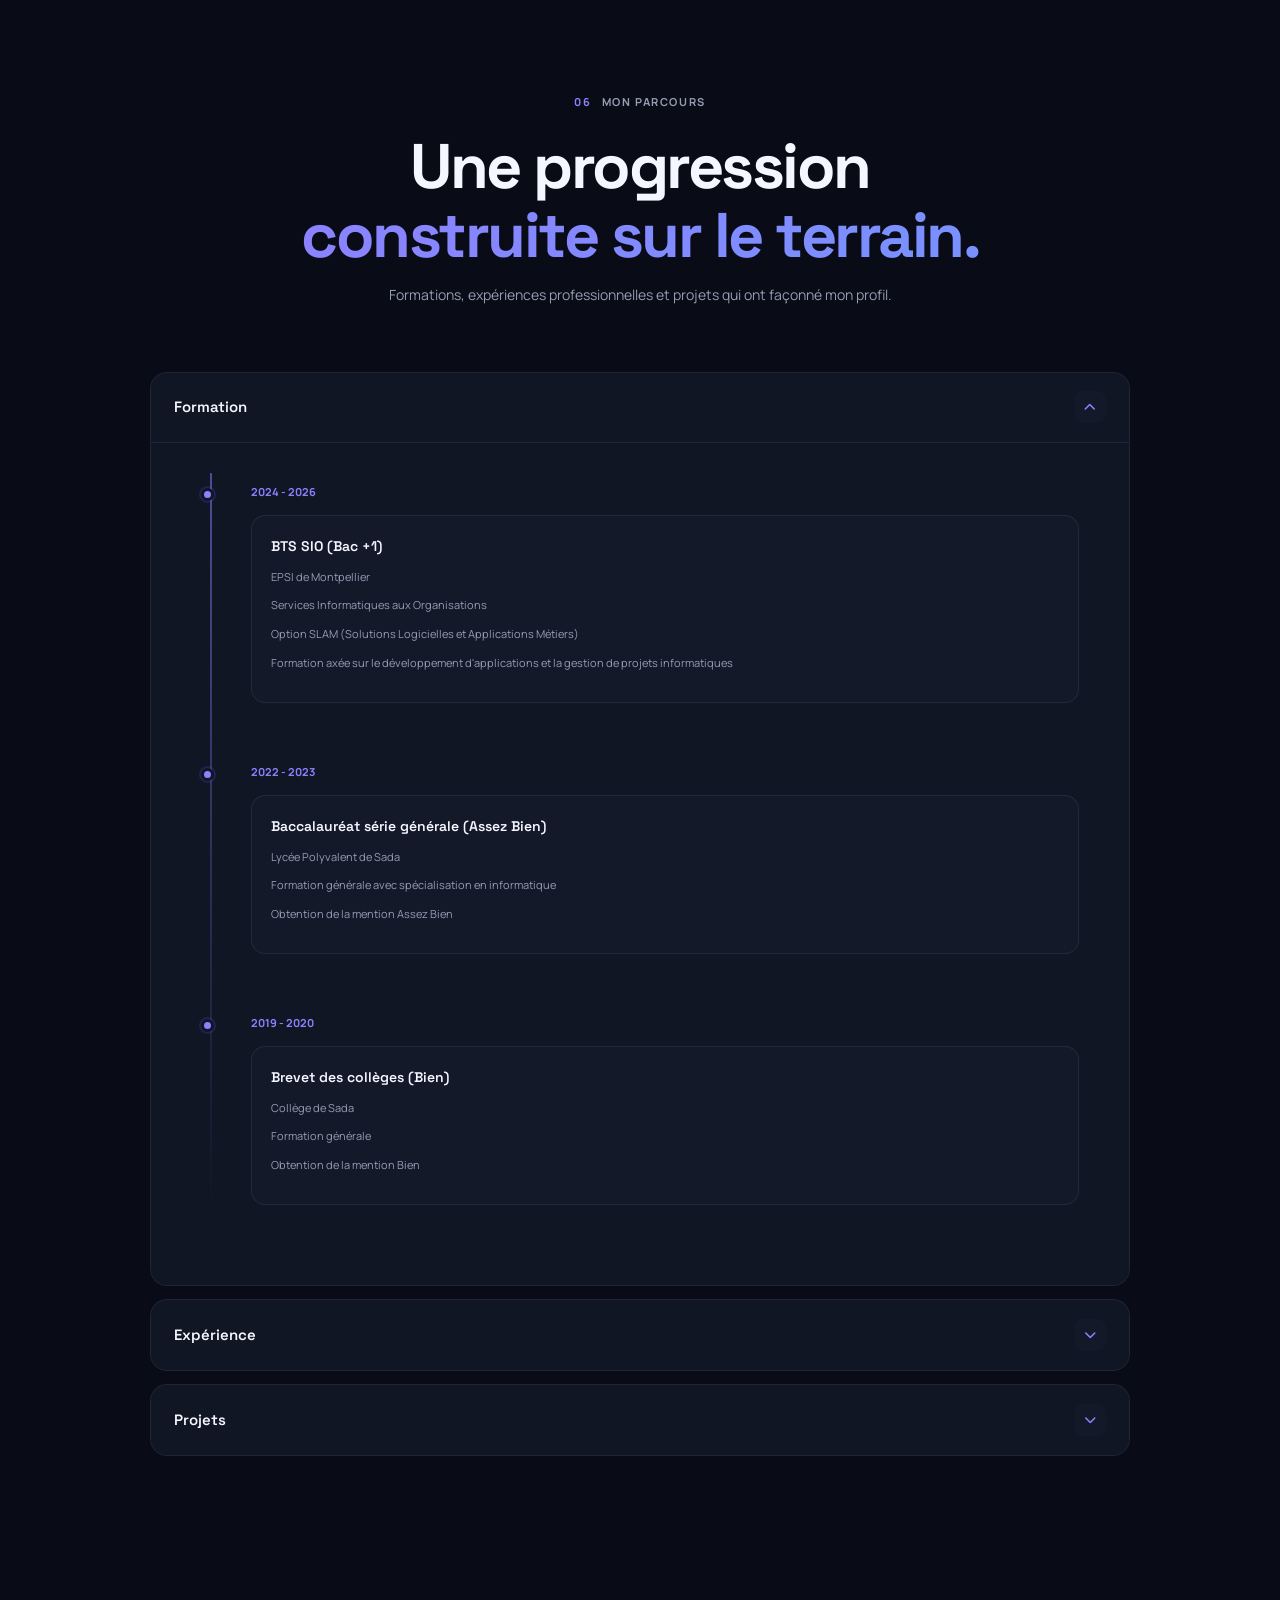
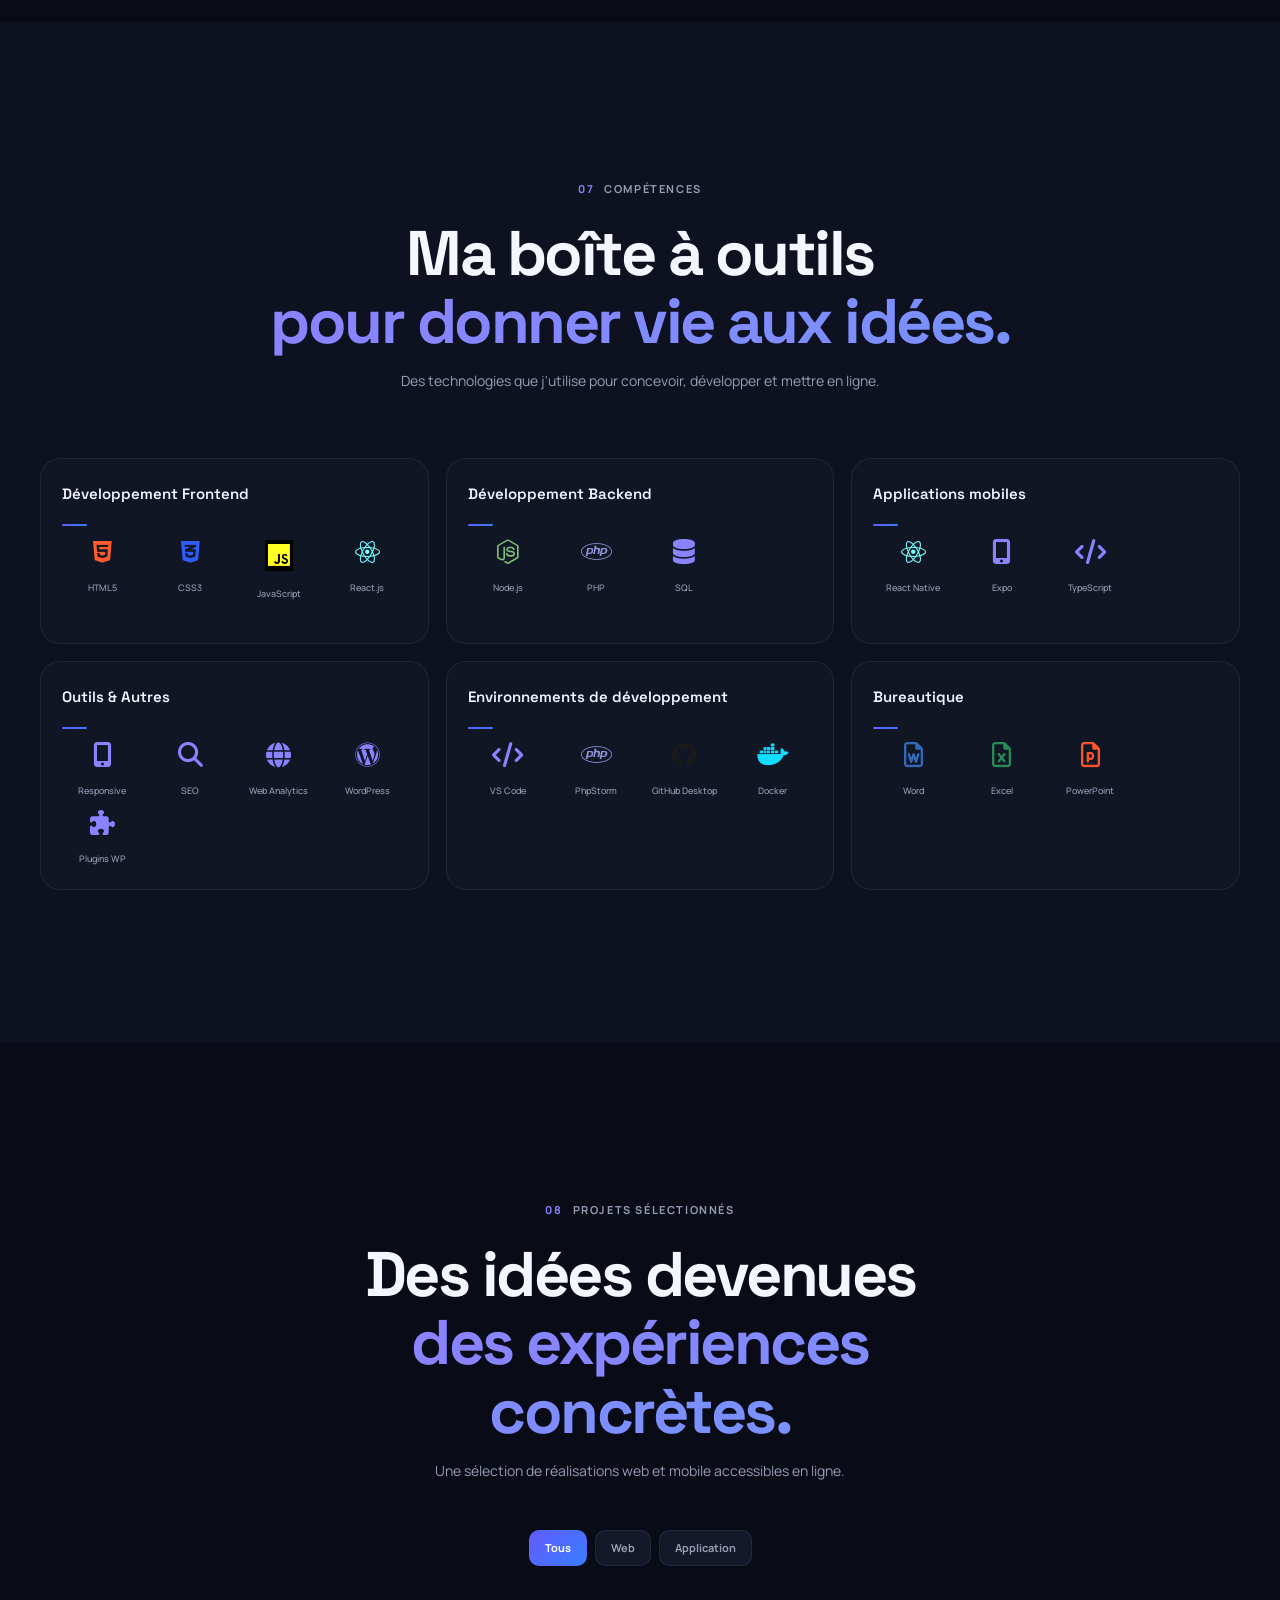
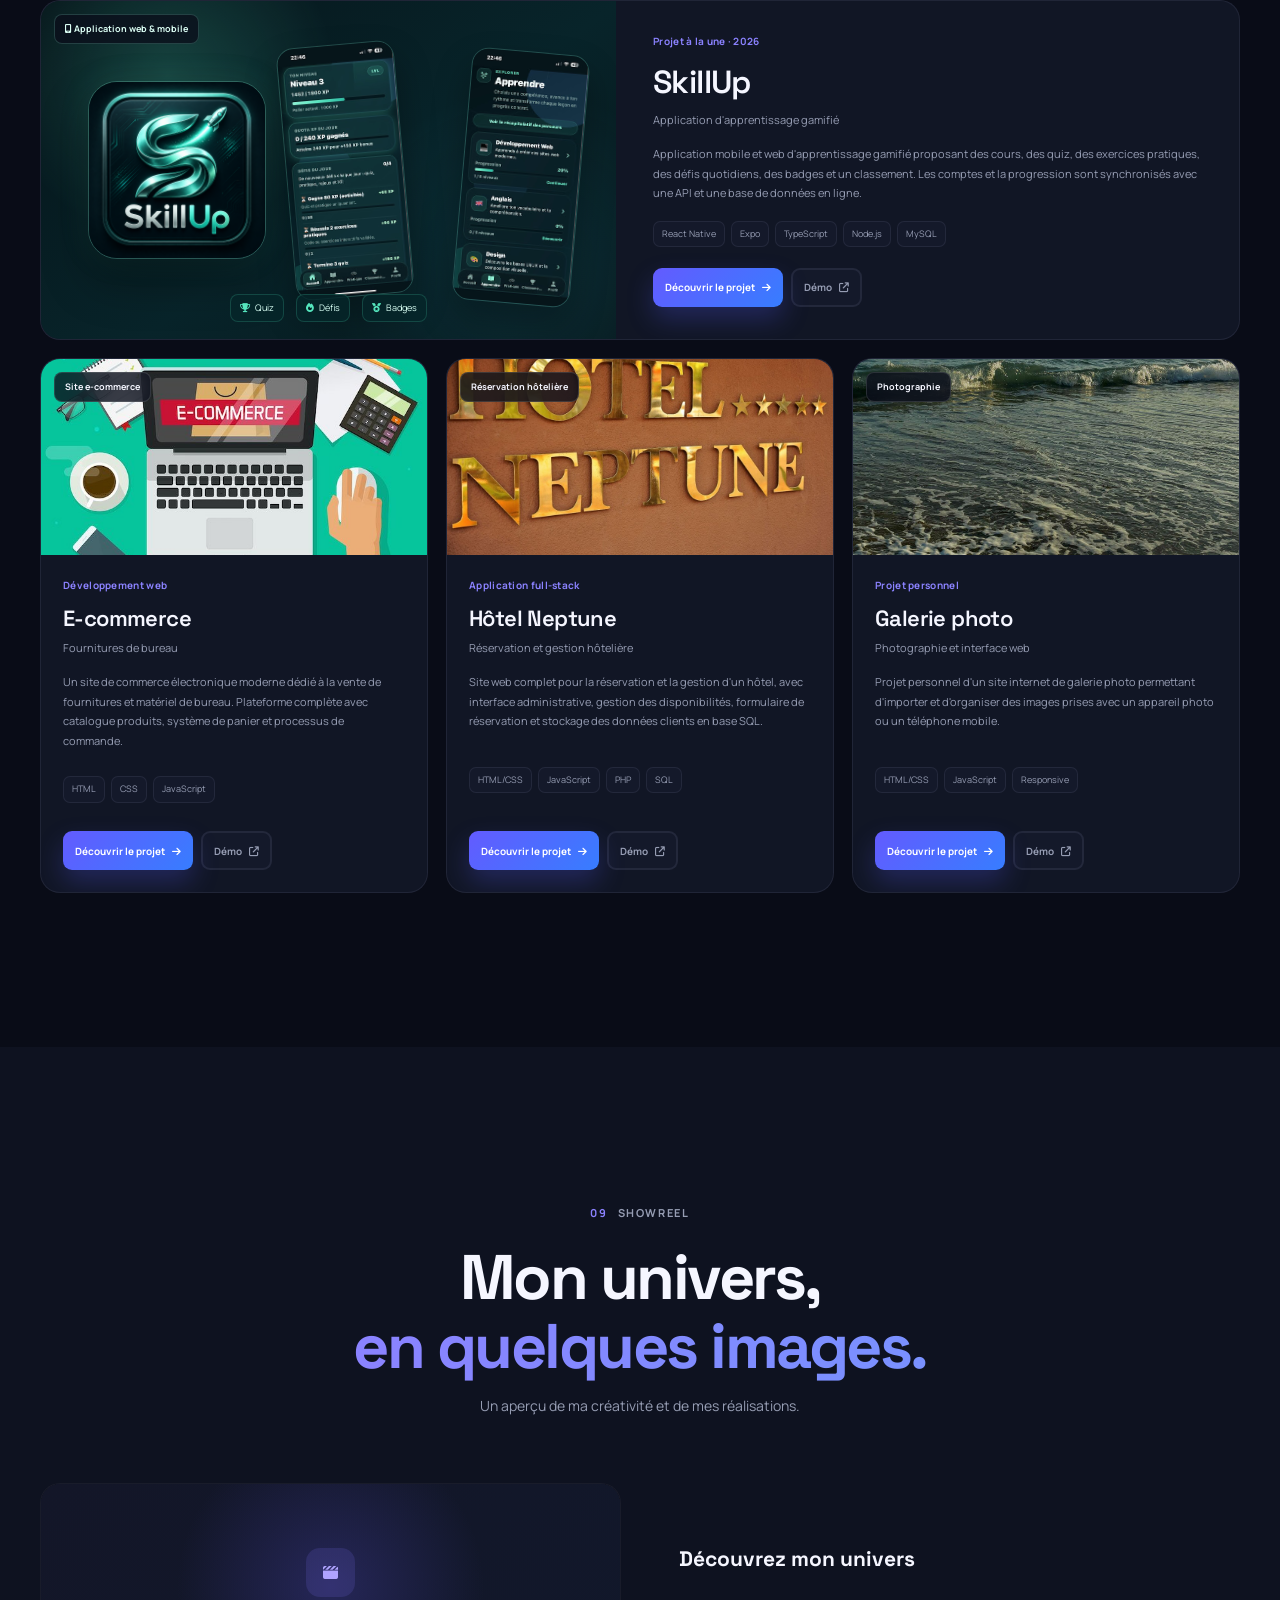
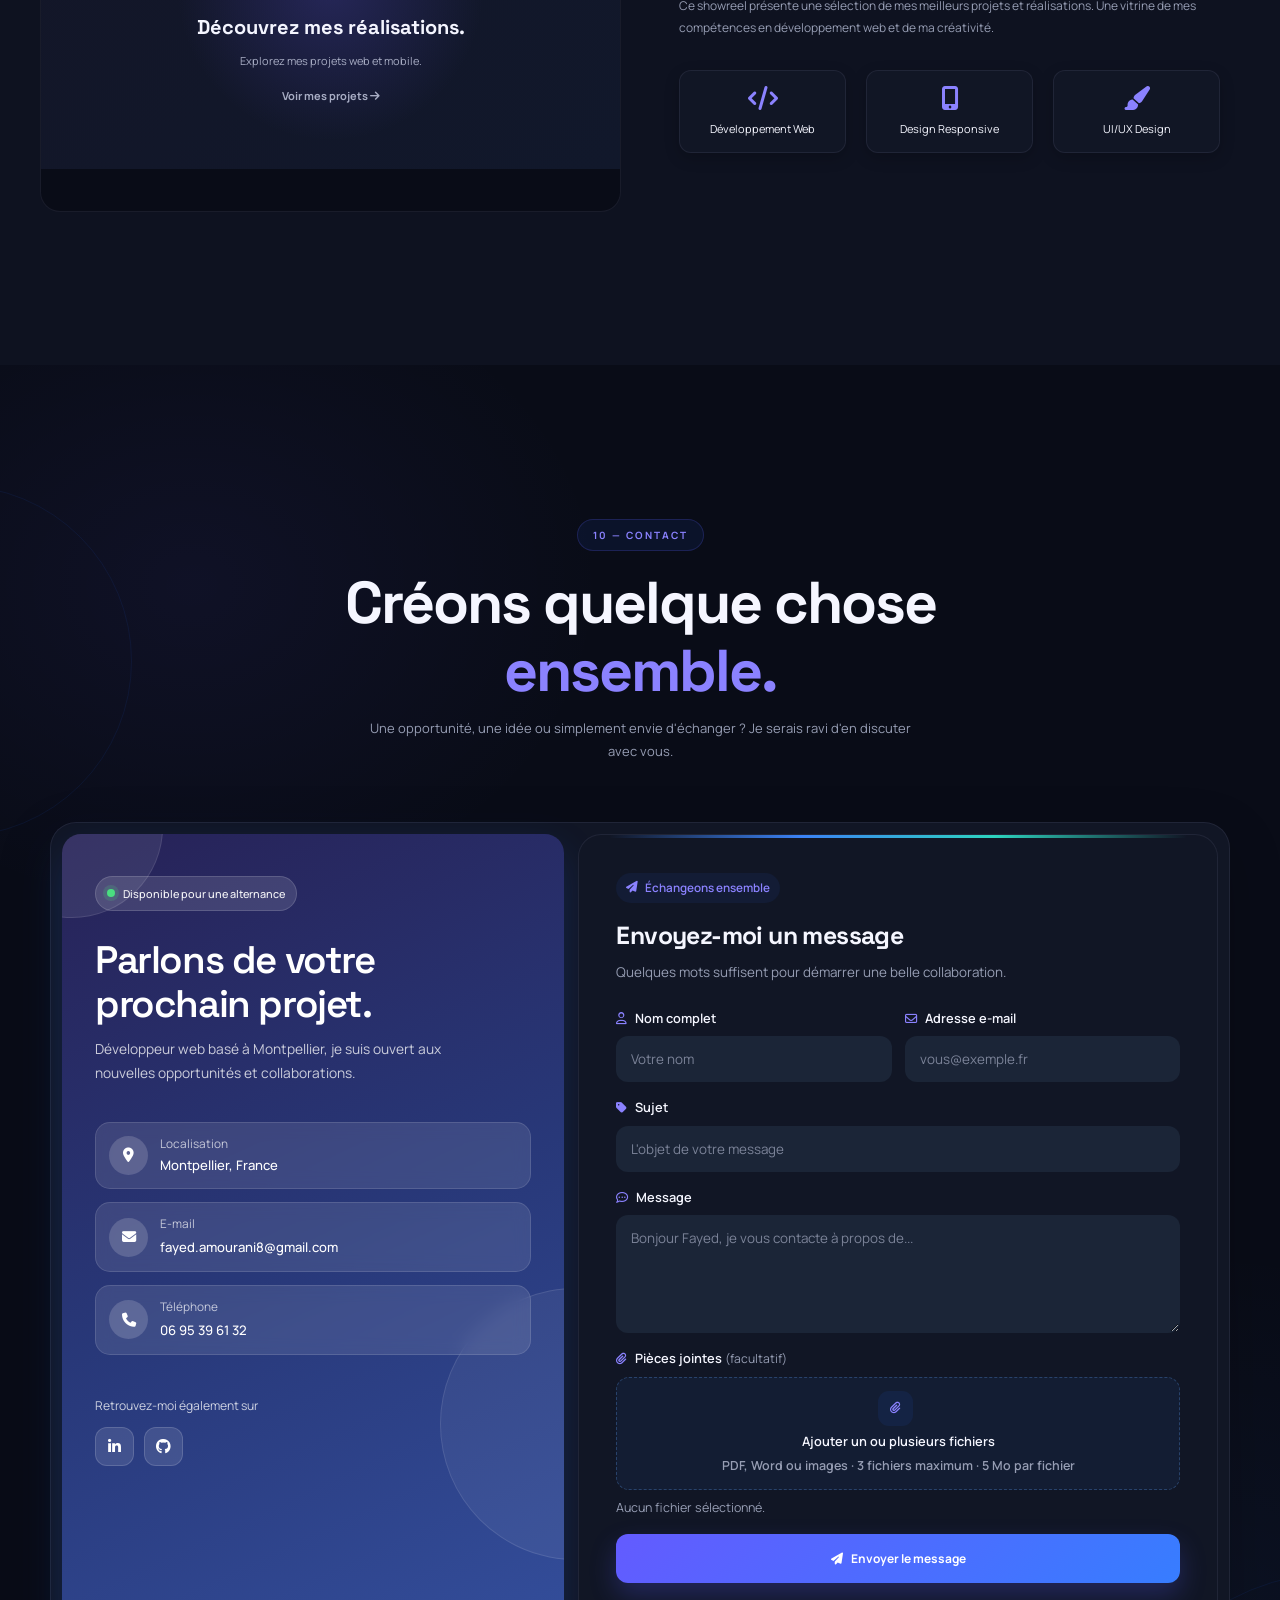
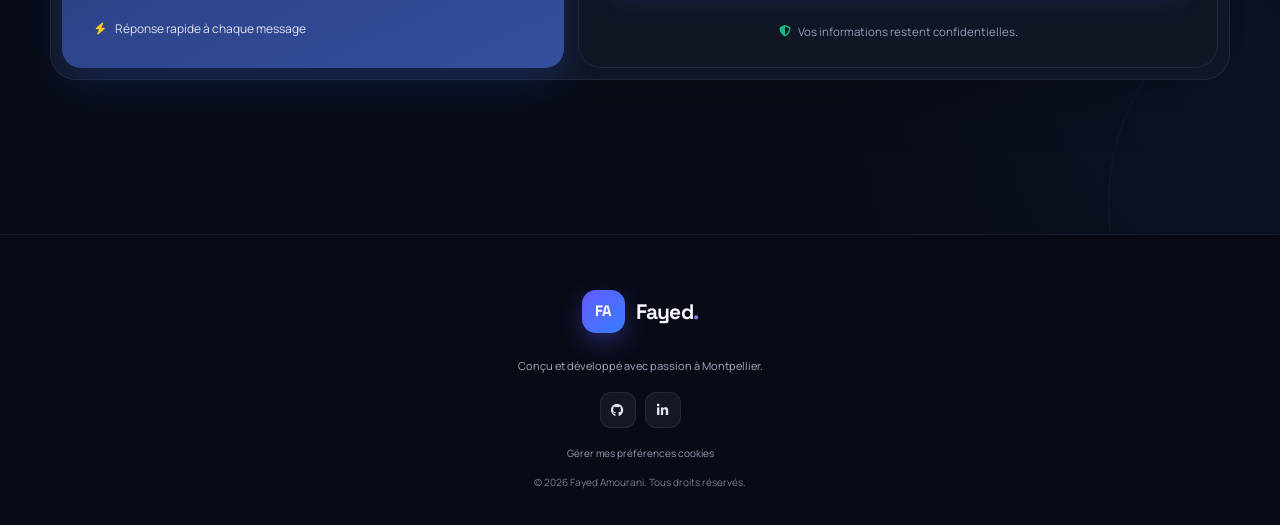
==== commit b6ba63e4: "Amélioration de la présentation SkillUp" ====
--- a/index.html
+++ b/index.html
@@ -868,7 +868,13 @@
                 <div class="project-card project-featured reveal" data-category="app">
                     <div class="project-visual project-visual-skillup">
                         <span class="project-visual-category"><i class="fas fa-mobile-screen-button"></i> Application web & mobile</span>
-                        <div class="skillup-visual-brand"><i class="fas fa-bolt"></i><span>Skill<span>Up</span></span></div>
+                        <div class="skillup-visual-showcase" aria-label="Aperçu de l'application SkillUp">
+                            <img src="images/skillup-logo.png" alt="Logo SkillUp" class="skillup-card-logo" loading="lazy">
+                            <div class="skillup-card-phones" aria-hidden="true">
+                                <img src="images/skillup-home.jpg" alt="" loading="lazy">
+                                <img src="images/skillup-learn.jpg" alt="" loading="lazy">
+                            </div>
+                        </div>
                         <div class="skillup-visual-metrics"><span><i class="fas fa-trophy"></i> Quiz</span><span><i class="fas fa-fire"></i> Défis</span><span><i class="fas fa-medal"></i> Badges</span></div>
                     </div>
                     <div class="project-content">
--- a/css/style.css
+++ b/css/style.css
@@ -6305,3 +6305,134 @@
         transition: none;
     }
 }
+
+/* SkillUp — aperçu réel de l'application */
+.portfolio-premium .project-visual-skillup {
+    position: relative;
+    overflow: hidden;
+    display: grid;
+    min-height: 338px;
+    place-items: center;
+    background:
+        radial-gradient(circle at 22% 22%, rgba(85, 230, 190, 0.2), transparent 32%),
+        radial-gradient(circle at 84% 82%, rgba(34, 131, 155, 0.18), transparent 34%),
+        linear-gradient(145deg, #06151a 0%, #08242a 55%, #07171b 100%);
+}
+
+.portfolio-premium .project-visual-skillup .project-visual-category {
+    z-index: 4;
+    border-color: rgba(140, 246, 214, 0.2);
+    color: #dcfff5;
+}
+
+.portfolio-premium .skillup-visual-showcase {
+    position: relative;
+    display: grid;
+    width: min(560px, 88%);
+    height: 250px;
+    align-items: center;
+    grid-template-columns: 0.8fr 1.2fr;
+}
+
+.portfolio-premium .skillup-card-logo {
+    z-index: 2;
+    width: min(178px, 100%);
+    aspect-ratio: 1;
+    justify-self: center;
+    object-fit: cover;
+    border: 1px solid rgba(140, 246, 214, 0.25);
+    border-radius: 29px;
+    box-shadow: 0 22px 46px rgba(0, 0, 0, 0.34), 0 0 32px rgba(85, 230, 190, 0.1);
+}
+
+.portfolio-premium .skillup-card-phones {
+    position: relative;
+    display: flex;
+    height: 235px;
+    align-items: center;
+    justify-content: center;
+}
+
+.portfolio-premium .skillup-card-phones img {
+    position: absolute;
+    width: 118px;
+    border: 1px solid rgba(140, 246, 214, 0.2);
+    border-radius: 17px;
+    box-shadow: 0 18px 35px rgba(0, 0, 0, 0.3);
+}
+
+.portfolio-premium .skillup-card-phones img:first-child {
+    left: 22%;
+    transform: translateX(-50%) rotate(-5deg);
+}
+
+.portfolio-premium .skillup-card-phones img:last-child {
+    right: 20%;
+    transform: translateX(50%) translateY(7px) rotate(5deg);
+}
+
+.portfolio-premium .project-visual-skillup .skillup-visual-metrics > span {
+    background: rgba(6, 38, 42, 0.82);
+    border-color: rgba(85, 230, 190, 0.18);
+    color: #d9fff4;
+}
+
+.portfolio-premium .project-visual-skillup .skillup-visual-metrics i {
+    color: #55e6be;
+}
+
+@media (max-width: 700px) {
+    .portfolio-premium .skillup-visual-showcase {
+        width: 94%;
+        height: 205px;
+        grid-template-columns: 0.85fr 1.15fr;
+    }
+
+    .portfolio-premium .skillup-card-logo {
+        width: 130px;
+        border-radius: 22px;
+    }
+
+    .portfolio-premium .skillup-card-phones {
+        height: 190px;
+    }
+
+    .portfolio-premium .skillup-card-phones img {
+        width: 94px;
+        border-radius: 14px;
+    }
+}
+
+@media (max-width: 430px) {
+    .portfolio-premium .project-visual-skillup {
+        min-height: 260px;
+    }
+
+    .portfolio-premium .skillup-visual-showcase {
+        width: 92%;
+        height: 170px;
+    }
+
+    .portfolio-premium .skillup-card-logo {
+        width: 105px;
+        border-radius: 18px;
+    }
+
+    .portfolio-premium .skillup-card-phones {
+        height: 160px;
+    }
+
+    .portfolio-premium .skillup-card-phones img {
+        width: 78px;
+        border-radius: 12px;
+    }
+
+    .portfolio-premium .skillup-visual-metrics {
+        gap: 5px;
+    }
+
+    .portfolio-premium .skillup-visual-metrics > span {
+        padding: 5px 7px;
+        font-size: 8px;
+    }
+}
